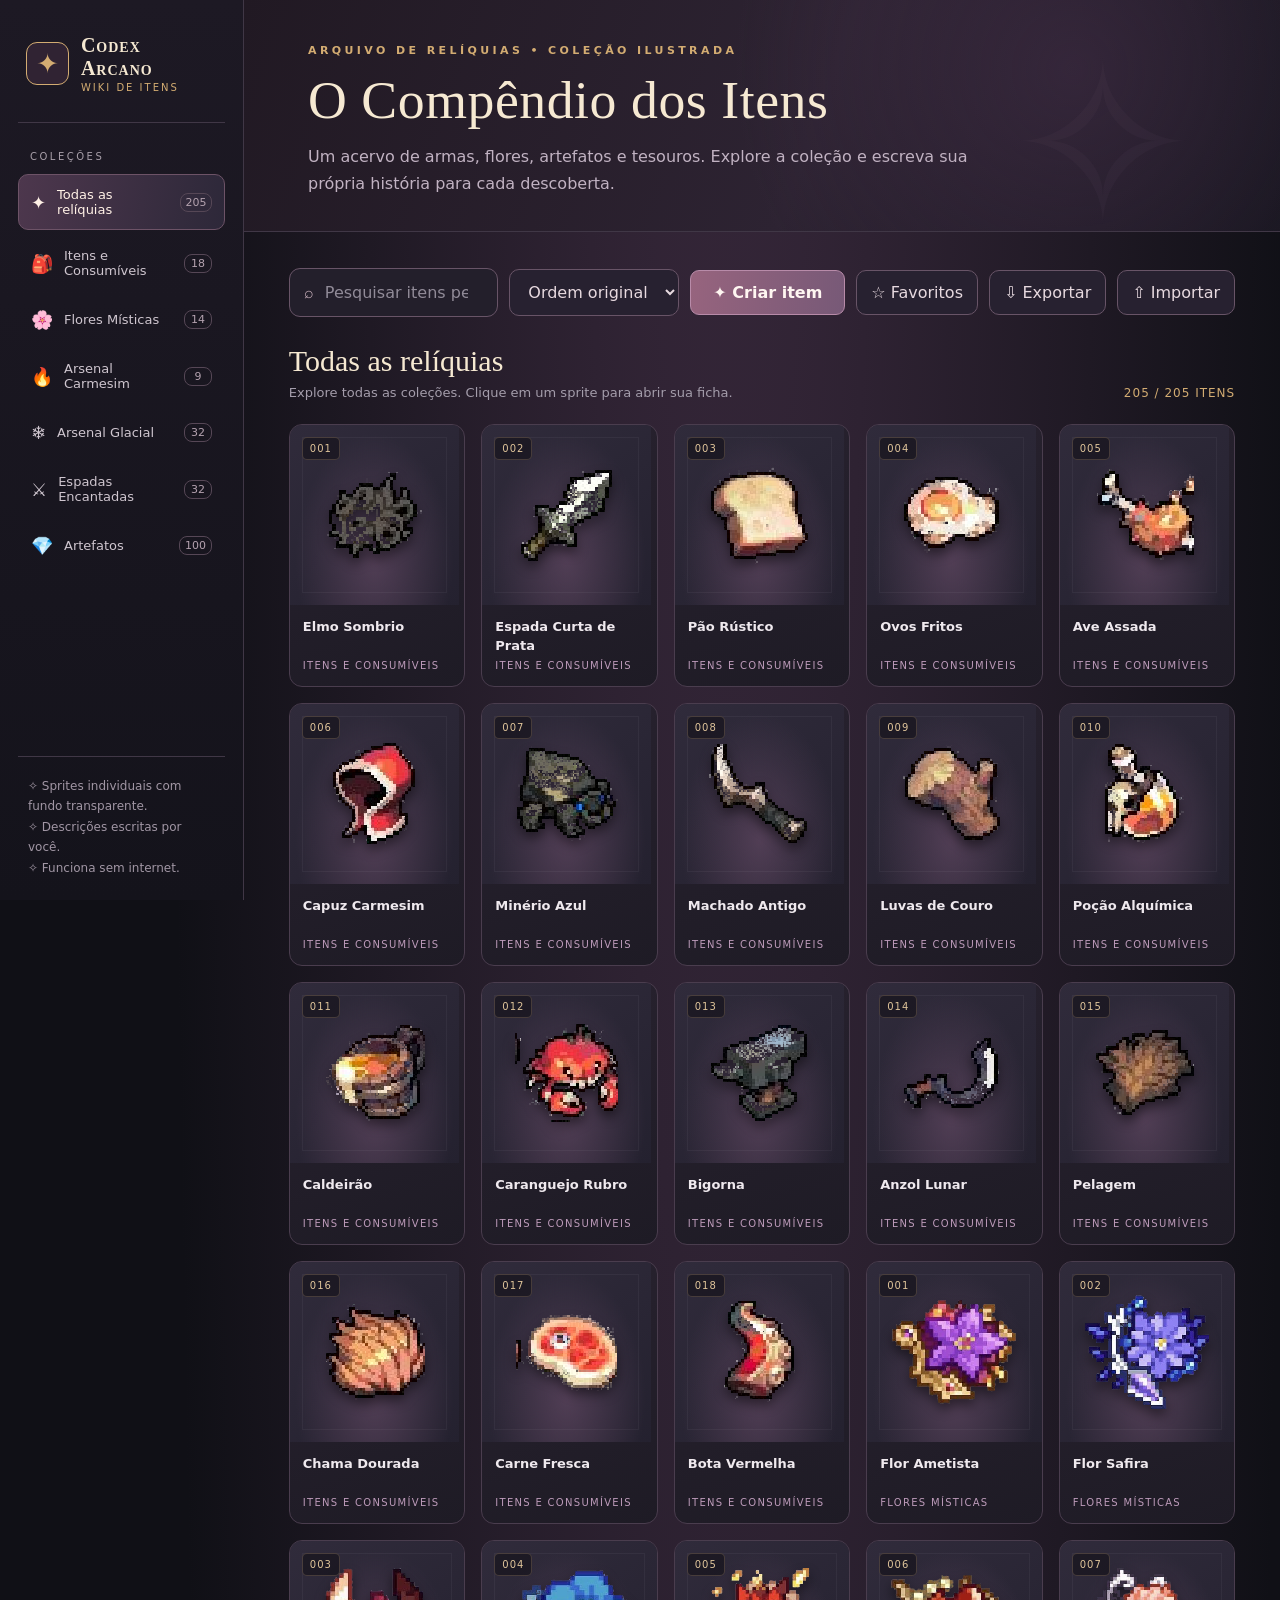
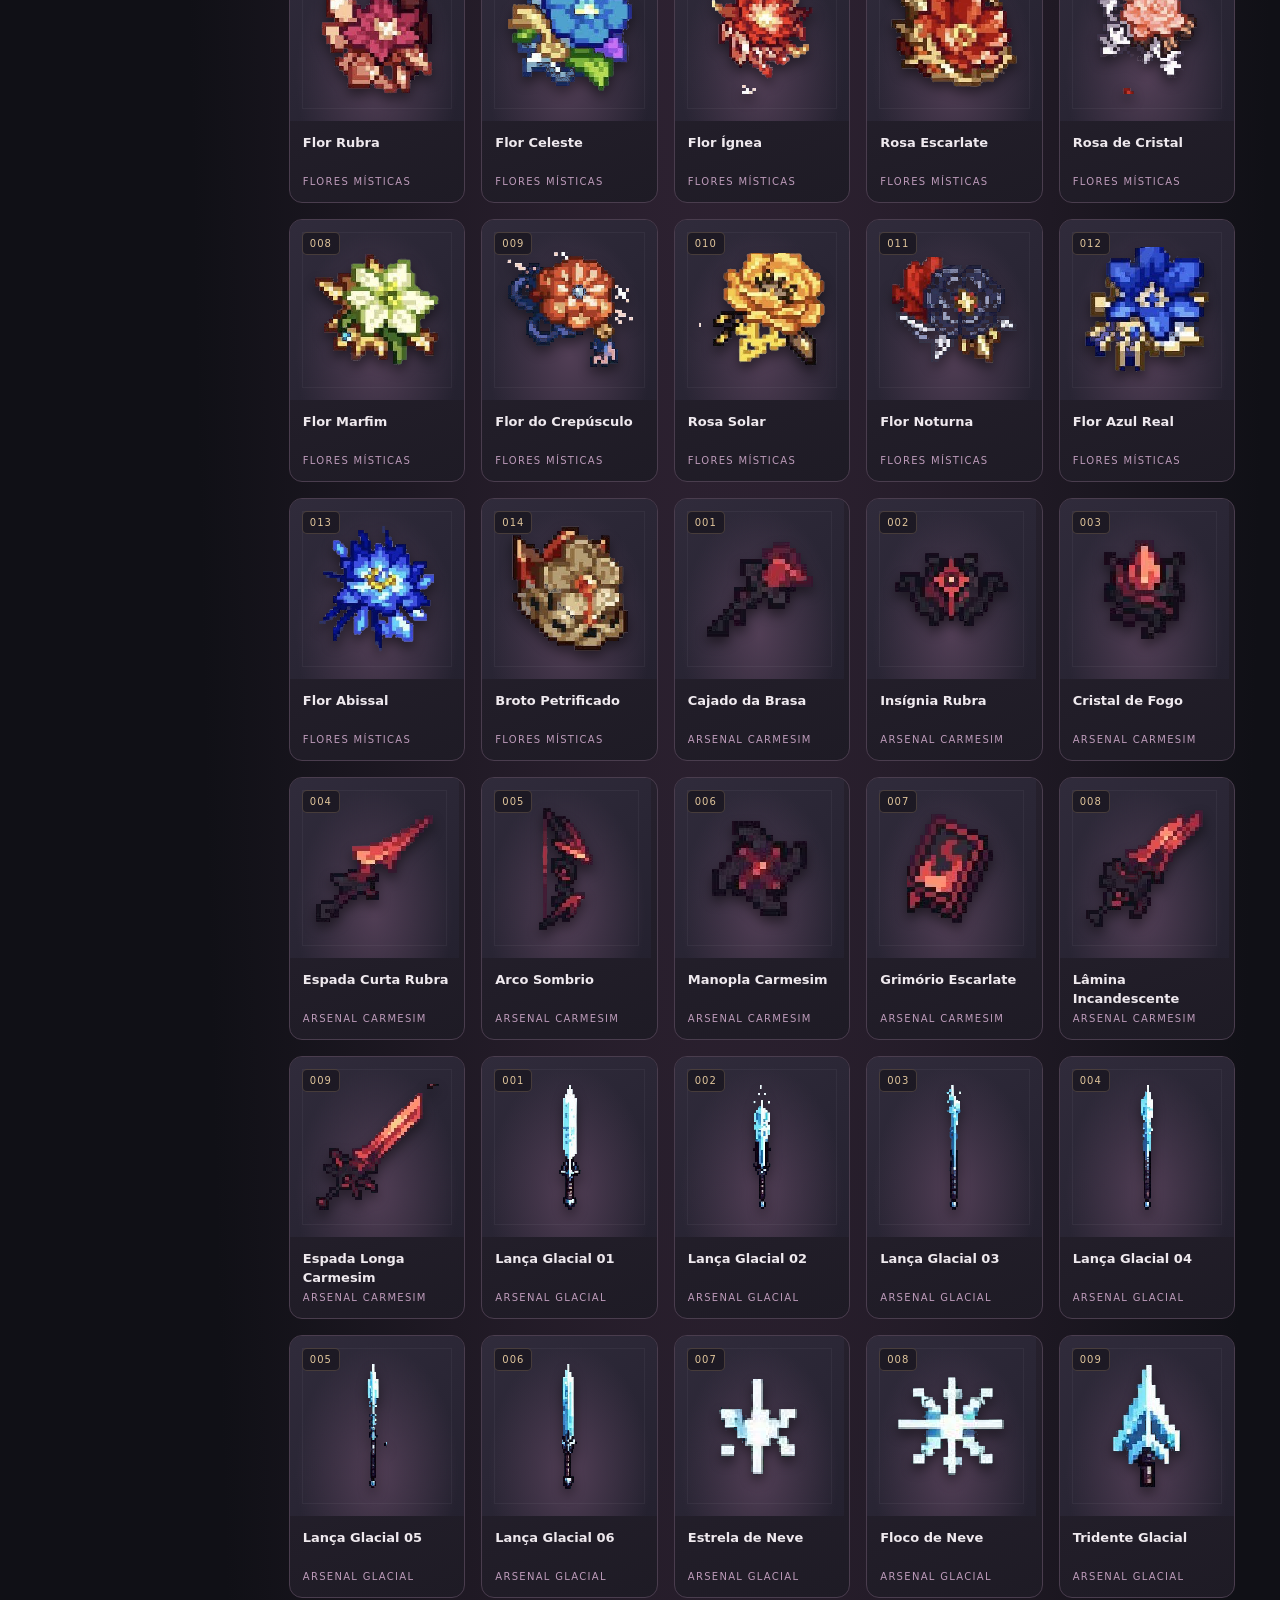
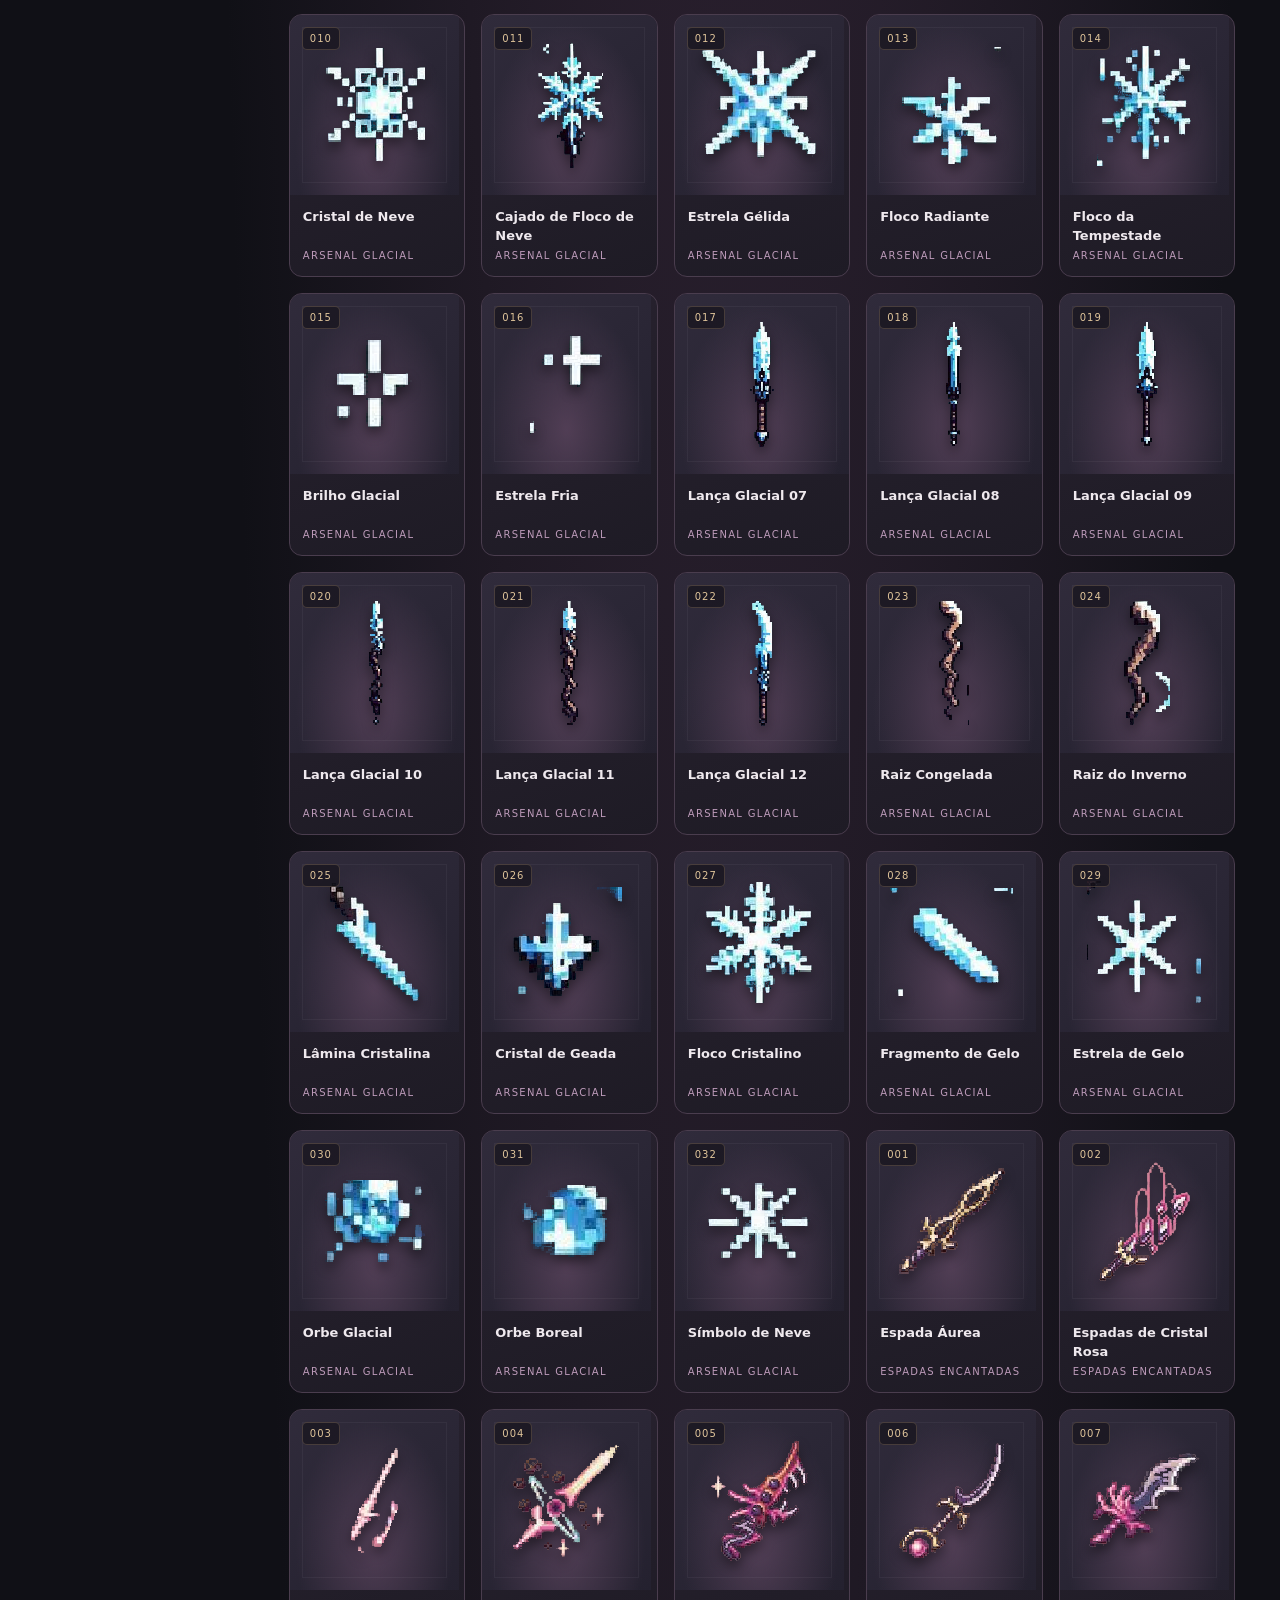
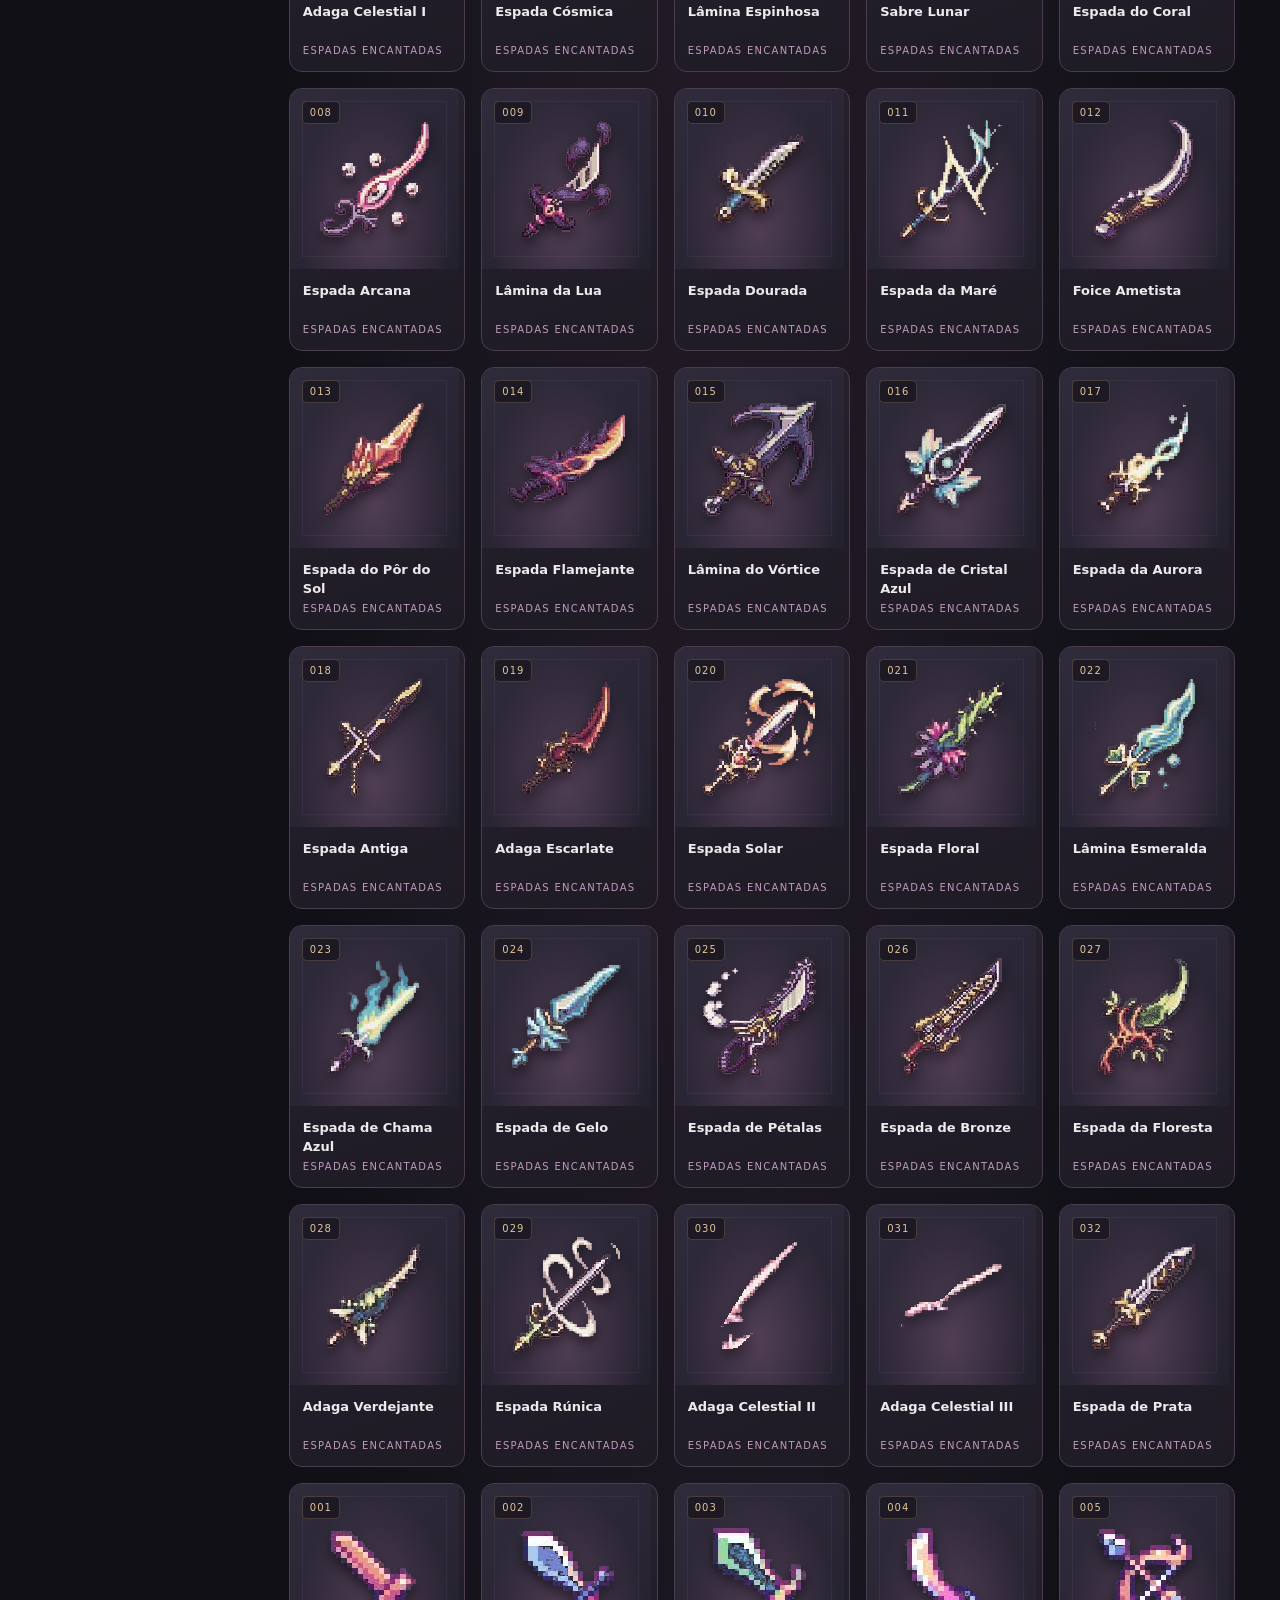
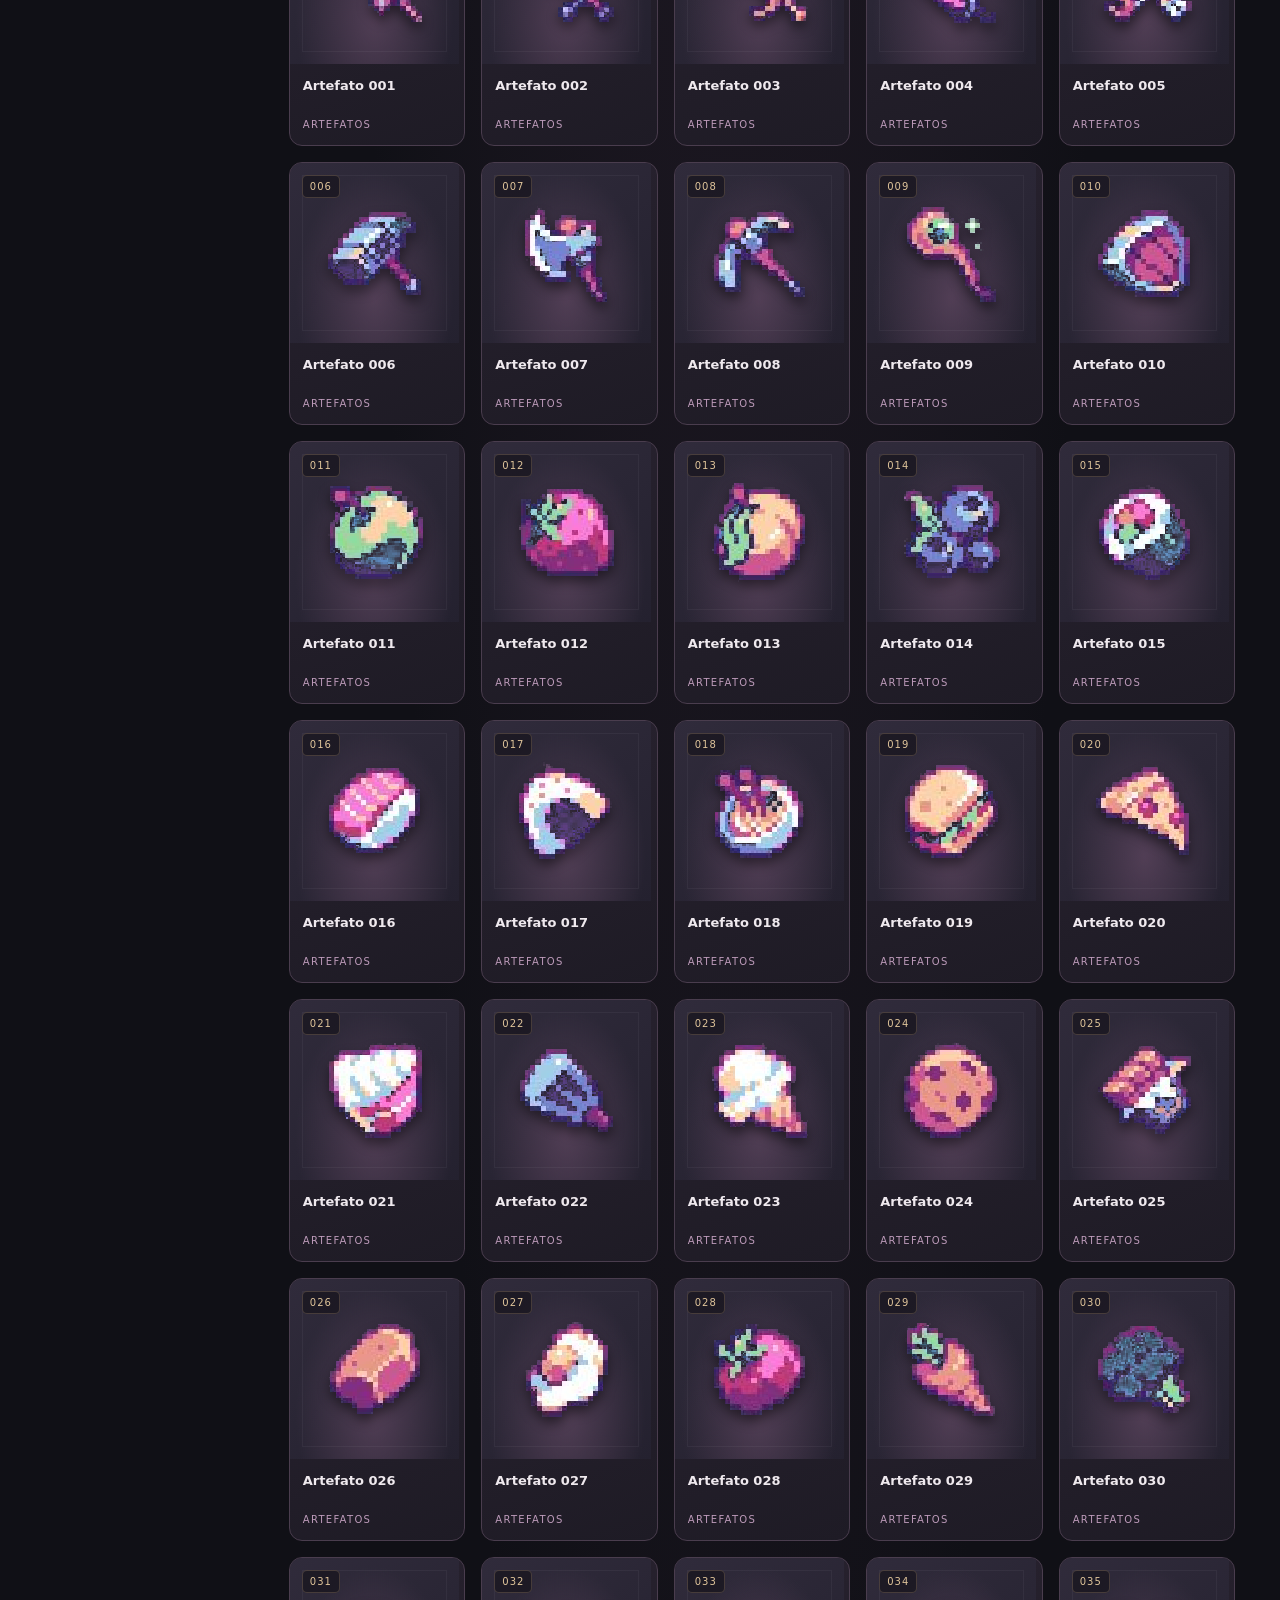
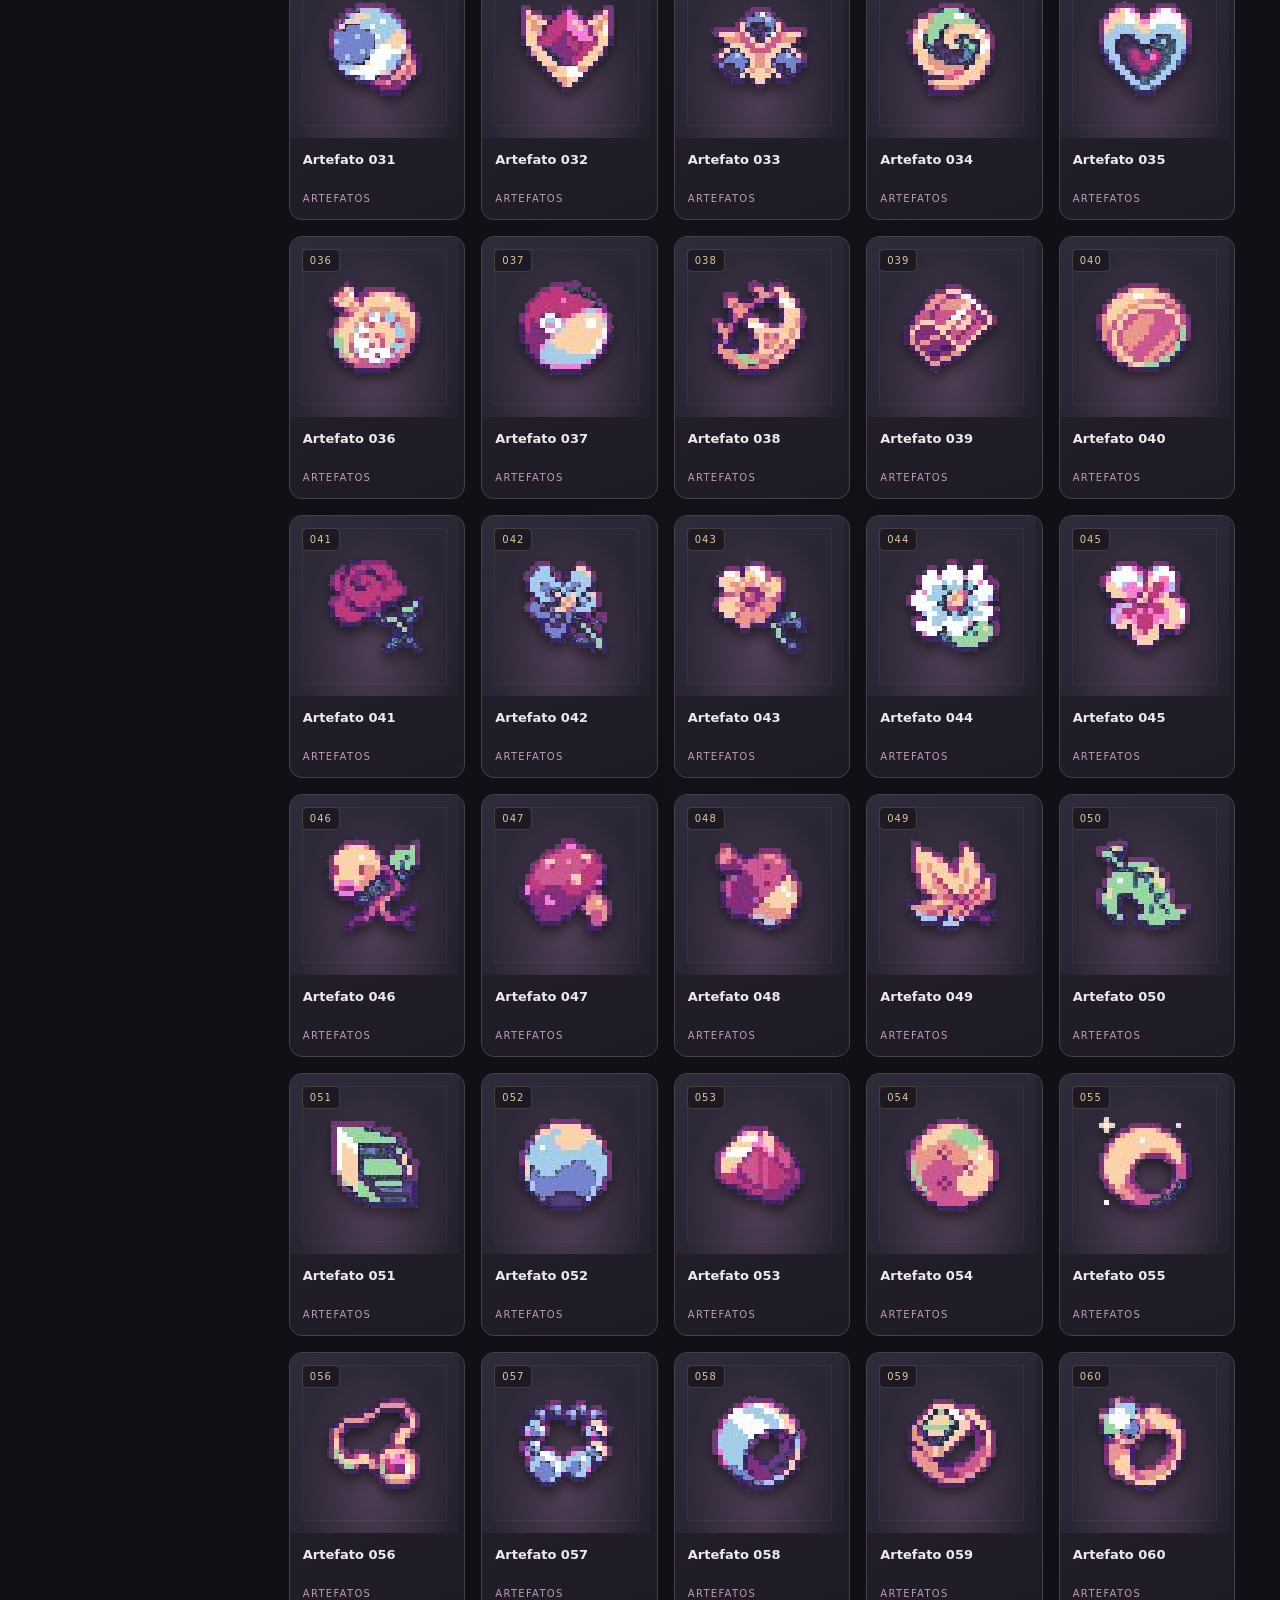
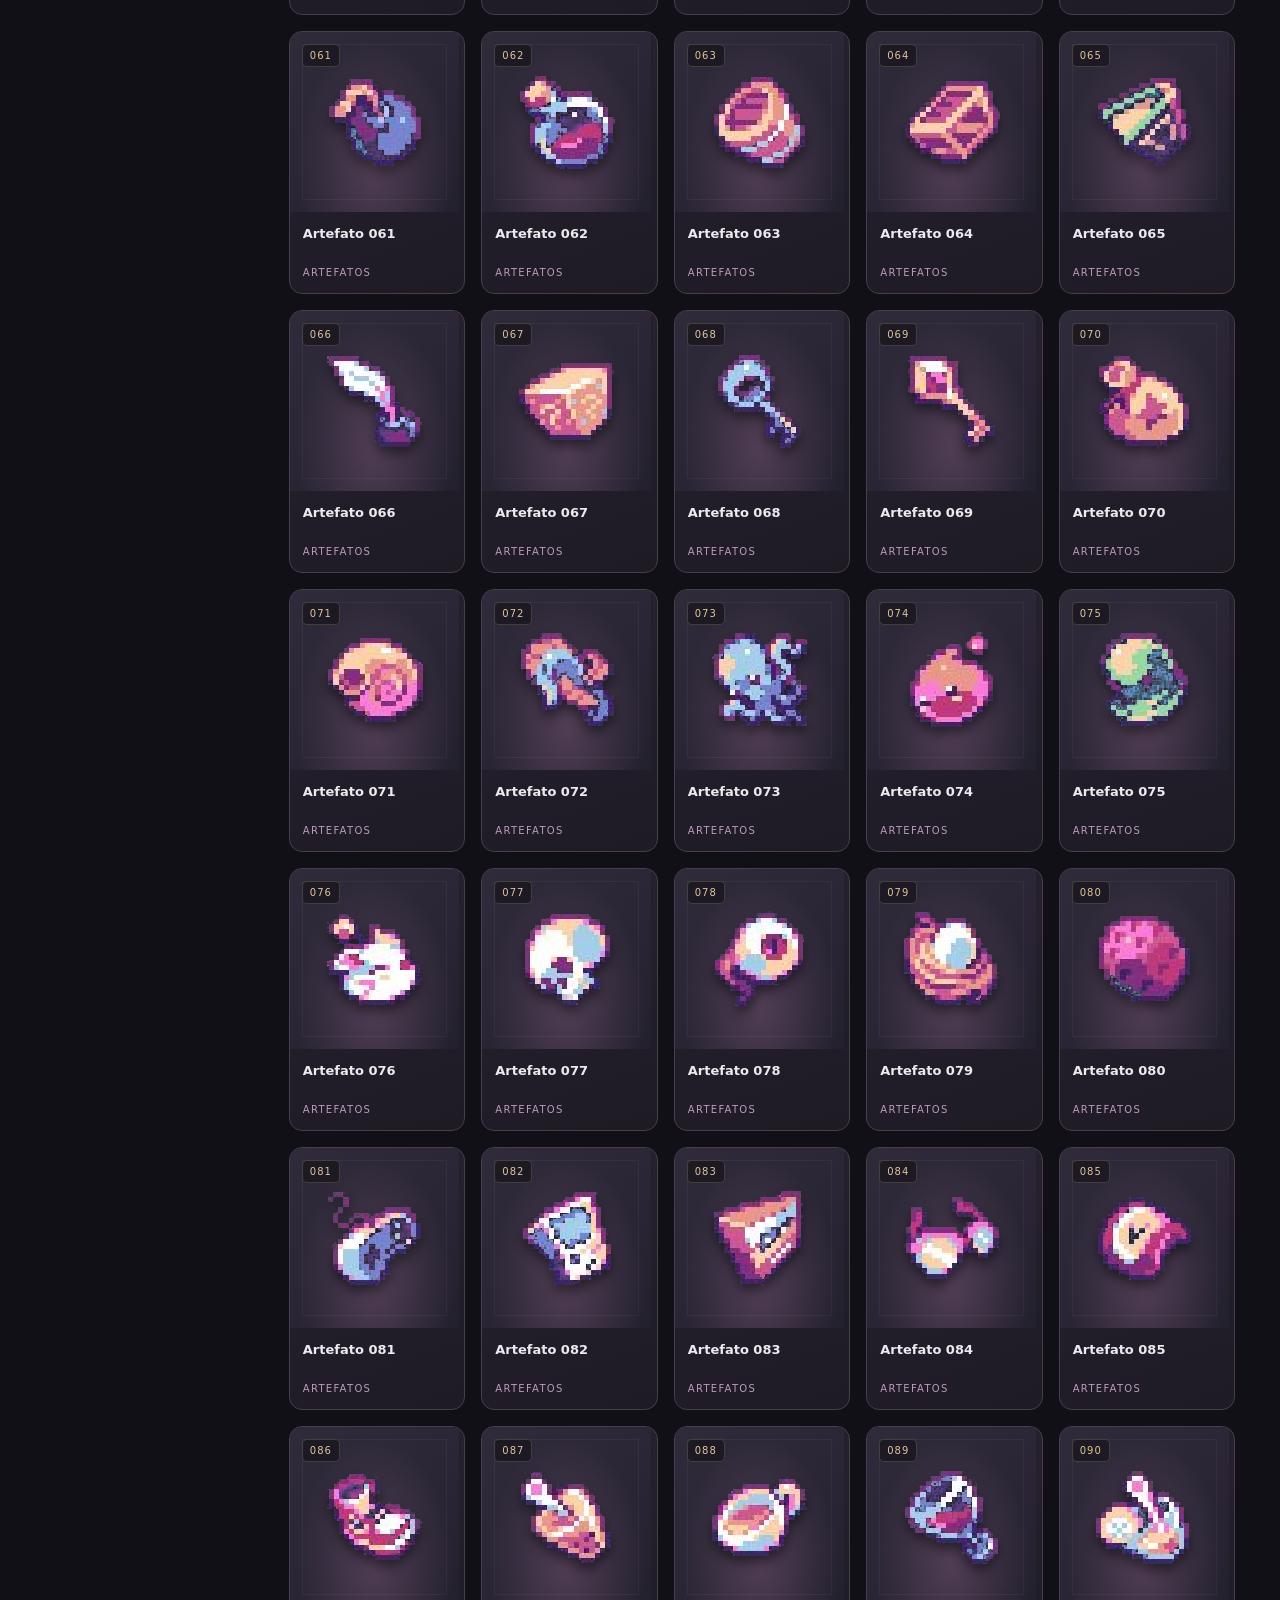
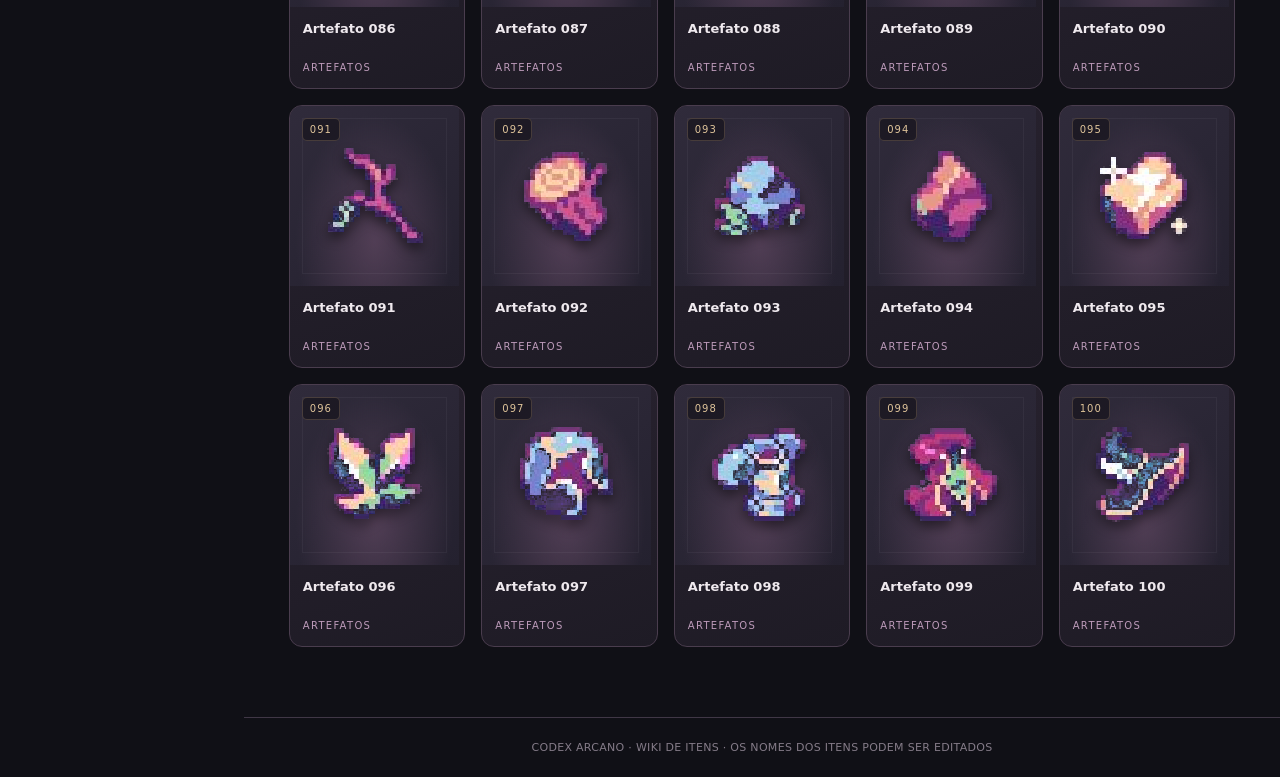
==== index.html @ 3900136d "feat: load studio items and export/import bridge on wiki" ====
<!doctype html>
<html lang="pt-BR"><head><meta charset="utf-8"><meta name="viewport" content="width=device-width,initial-scale=1"><meta name="theme-color" content="#17141d">
<title>Codex Arcano — Wiki de Itens</title>
<style>
:root {color-scheme: dark;--background:#101016;--surface:#1d1b25;--surface2:#24202d;--edge:#403746;--edge2:#685467;--cream:#f6e9d2;--text:#efe9ee;--muted:#a49dab;--gold:#d3ac72;--violet:#b89bd2;--side:244px}
*{box-sizing:border-box}html{scroll-behavior:smooth}body{margin:0;background:radial-gradient(ellipse at 57% -20%,#3d2b40 0%,transparent 56%),var(--background);font-family:Segoe UI,Inter,system-ui,sans-serif;color:var(--text)}
button,input,textarea,select{font:inherit}button{cursor:pointer}button:focus-visible,input:focus-visible,textarea:focus-visible,select:focus-visible,.card:focus-visible{outline:2px solid #e2bbdc;outline-offset:3px}
.shell{display:grid;grid-template-columns:var(--side) minmax(0,1fr);min-height:100vh}.sidebar{position:sticky;top:0;height:100vh;background:linear-gradient(180deg,#1d1924,#14131b);border-right:1px solid var(--edge);display:flex;flex-direction:column;padding:30px 18px 22px}.brand{display:flex;gap:12px;align-items:center;padding:4px 8px 29px;border-bottom:1px solid var(--edge)}.brandmark{font-size:27px;display:grid;place-items:center;border:1px solid var(--gold);width:43px;height:43px;border-radius:11px;color:var(--gold);background:#302333}.brand b{font:small-caps bold 20px Georgia,serif;letter-spacing:1px;color:var(--cream)}.brand small{font-size:10px;color:var(--gold);letter-spacing:2px;display:block;margin-top:2px}
.side-title{font-size:10px;letter-spacing:2.5px;text-transform:uppercase;color:#a9a0aa;padding:28px 12px 12px}.nav{display:flex;flex-direction:column;gap:5px}.nav-btn{display:flex;align-items:center;gap:11px;width:100%;border:1px solid transparent;background:transparent;color:#cfc6cf;text-align:left;padding:12px;border-radius:10px;font-size:13px}.nav-btn:hover{background:#29232d}.nav-btn.active{background:linear-gradient(100deg,#4d374d,#2d2839);color:#fff1e6;border-color:#6d5367}.nav-btn .emoji{font-size:18px}.nav-btn .cnt{margin-left:auto;font-size:11px;color:#b4a2af;border:1px solid #564756;border-radius:8px;min-width:28px;text-align:center;padding:2px 5px}
.sidefoot{margin-top:auto;border-top:1px solid var(--edge);padding:19px 10px 0;color:#a196a4;font-size:12px;line-height:1.7}
.page{min-width:0}.hero{min-height:220px;padding:44px clamp(22px,5vw,78px) 34px;position:relative;overflow:hidden;border-bottom:1px solid var(--edge);background:radial-gradient(circle at 80% 30%,#49314d77,transparent 40%),linear-gradient(110deg,#211923,#2d2332 55%,#16151e)}.hero::after{content:'✧';position:absolute;right:8%;top:6%;font-size:225px;color:#b792bd0a;pointer-events:none}.eyebrow{font-size:11px;letter-spacing:3.4px;color:var(--gold);text-transform:uppercase;font-weight:700}.hero h1{font:normal clamp(32px,4.2vw,56px) Georgia,serif;color:var(--cream);letter-spacing:.01em;margin:12px 0}.hero p{color:#c1b2c2;max-width:680px;line-height:1.7;margin:0}
.content{max-width:1490px;margin:0 auto;padding:36px clamp(18px,3.5vw,58px) 70px}.controls{display:flex;flex-wrap:wrap;gap:11px;align-items:center;margin-bottom:26px}.searchbox{display:flex;align-items:center;flex:1;min-width:200px;background:#231f2b;border:1px solid var(--edge2);border-radius:11px;padding:0 14px;gap:11px;color:#cbb2bd}.searchbox input{width:100%;border:0;outline:0;background:transparent;color:var(--text);padding:14px 0;min-width:0}.searchbox input::placeholder{color:#918b98}.action,.select{border:1px solid var(--edge2);color:#e7d9df;background:#272130;border-radius:10px;padding:12px 14px}.action:hover,.select:hover{border-color:var(--gold);background:#32273a}.action svg{vertical-align:middle}.importinput{display:none}.heading{display:flex;justify-content:space-between;align-items:end;gap:20px;flex-wrap:wrap;margin:27px 0 24px}.heading h2{font:normal 30px Georgia,serif;margin:0 0 7px;color:var(--cream)}.heading p{margin:0;color:var(--muted);font-size:13px}.counter{font-size:12px;color:var(--gold);letter-spacing:1px;white-space:nowrap}
.grid{display:grid;grid-template-columns:repeat(auto-fill,minmax(175px,1fr));gap:16px}.card{background:linear-gradient(160deg,#28222f 0%,#1e1b25 100%);border:1px solid #4a3d4e;border-radius:13px;overflow:hidden;transition:transform .15s,border-color .15s,box-shadow .15s;position:relative;text-align:left;color:var(--text);padding:0;display:flex;flex-direction:column;width:100%}.card:hover{transform:translateY(-4px);border-color:#c09c9d;box-shadow:0 15px 30px #0006}.card-art{height:180px;display:grid;place-items:center;position:relative;overflow:hidden;background:radial-gradient(ellipse at 50% 75%,#513e55 0%,transparent 66%),linear-gradient(145deg,#302b3b,#24212f)}.card-art:before{content:'';position:absolute;inset:12px;border:1px solid #ffffff0b;pointer-events:none}.card-art img{display:block;width:94%;height:94%;object-fit:contain;image-rendering:pixelated;filter:drop-shadow(0 6px 6px #0007)}.card-title{display:block;padding:13px 13px 5px;font-size:13px;font-weight:600;line-height:1.4;min-height:55px}.card-bottom{font-size:10px;letter-spacing:1.3px;text-transform:uppercase;color:#bd9bba;padding:0 13px 15px}.card .gem{position:absolute;top:12px;left:12px;font-size:10px;letter-spacing:1px;color:#dfc49a;background:#18151dbc;padding:5px 7px;border:1px solid #a58a6a4f;border-radius:5px}.fav{position:absolute;right:10px;top:8px;z-index:1;font-size:16px;color:#e5be86;opacity:0;transition:opacity .15s}.fav.visible{opacity:1}.card:hover .fav{opacity:1}.empty{grid-column:1/-1;padding:80px 12px;text-align:center;color:var(--muted)}.empty h3{color:var(--cream)}
footer{border-top:1px solid var(--edge);padding:23px 4vw;color:#847b88;text-align:center;font-size:11px;letter-spacing:.3px}
.modal{width:min(870px,94vw);max-height:91vh;overflow-y:auto;padding:0;background:#1d1a25;color:var(--text);border:1px solid #8b6587;border-radius:17px;box-shadow:0 30px 120px #000d}.modal::backdrop{background:#08070bcf;backdrop-filter:blur(5px)}.modal-head{padding:19px 24px;border-bottom:1px solid var(--edge);display:flex;align-items:center;gap:12px;justify-content:space-between}.modal-head span{color:var(--gold);font-size:12px;letter-spacing:2px}.modal-head button{border:1px solid #5b4b5c;background:#342b3b;color:var(--text);border-radius:9px;width:36px;height:36px}.modal-grid{display:grid;grid-template-columns:43% 57%;min-height:450px}.large-art{display:flex;flex-direction:column;padding:24px;gap:12px;border-right:1px solid var(--edge)}.visual{flex:1;min-height:320px;position:relative;border:1px solid #50435b;border-radius:14px;background:radial-gradient(circle,#3e334b,#262333);display:flex;align-items:center;justify-content:center;overflow:hidden}.visual.checker{background-color:#2b2935;background-image:linear-gradient(45deg,#393642 25%,transparent 25%),linear-gradient(-45deg,#393642 25%,transparent 25%),linear-gradient(45deg,transparent 75%,#393642 75%),linear-gradient(-45deg,transparent 75%,#393642 75%);background-size:32px 32px;background-position:0 0,0 16px,16px -16px,-16px 0}.visual img{max-width:92%;max-height:320px;object-fit:contain;image-rendering:pixelated;filter:drop-shadow(0 8px 5px #0007)}.image-controls{display:flex;align-items:center;gap:8px;flex-wrap:wrap;justify-content:center}.minor{background:#2a2532;border:1px solid #544459;color:#d4c2d6;border-radius:8px;padding:10px 12px;font-size:12px}.minor:hover{border-color:var(--gold)}.editor{padding:30px 25px;display:flex;flex-direction:column;gap:12px}.editor .eyebrow{font-size:10px}.editor label{color:#bdabbc;font-size:11px;letter-spacing:1px;text-transform:uppercase}.editor input,.editor textarea{width:100%;background:#14121b;border:1px solid #534559;color:var(--text);border-radius:10px;padding:13px;outline:0}.editor input:focus,.editor textarea:focus{border-color:#c19ac1}.editor textarea{min-height:175px;resize:vertical;line-height:1.55}.editor .hint{color:#958b9a;font-size:11px;line-height:1.6;margin:3px 0 0}.editoractions{display:flex;gap:10px;justify-content:flex-end;margin-top:auto}.primary{background:linear-gradient(100deg,#97647e,#775977);border:1px solid #b88ba9;color:#fff6f1;border-radius:9px;padding:12px 22px;font-weight:600}.primary:hover{background:#a77192}.toast{position:fixed;bottom:25px;left:50%;transform:translateX(-50%);background:#423047;border:1px solid #aa8b95;color:white;padding:12px 22px;border-radius:10px;box-shadow:0 6px 25px #0009;z-index:50;display:none}
@media(max-width:920px){:root{--side:205px}.content{padding:24px 20px}.grid{grid-template-columns:repeat(auto-fill,minmax(145px,1fr))}.card-art{height:150px}}
@media(max-width:650px){.shell{display:block}.sidebar{position:relative;width:100%;height:auto;padding:12px;border-right:0;border-bottom:1px solid var(--edge)}.brand{padding:4px 8px 13px;border-bottom:0}.side-title,.sidefoot{display:none}.nav{flex-direction:row;overflow-x:auto;padding-bottom:5px}.nav-btn{flex:none;width:auto;white-space:nowrap;padding:9px}.nav-btn .cnt{display:none}.hero{min-height:0;padding:30px 20px}.content{padding:23px 14px}.grid{grid-template-columns:repeat(2,minmax(0,1fr));gap:10px}.card-art{height:145px}.modal-grid{grid-template-columns:1fr}.large-art{border-right:0;border-bottom:1px solid var(--edge);padding:14px}.visual{min-height:200px}.visual img{max-height:200px}.editor{padding:19px}.modal-head{padding:11px 16px}.card-title{font-size:12px}}
</style></head><body>
<div class="shell"><aside class="sidebar"><div class="brand"><div class="brandmark">✦</div><div><b>Codex Arcano</b><small>WIKI DE ITENS</small></div></div><div class="side-title">Coleções</div><nav id="nav" class="nav" aria-label="Categorias"></nav><div class="sidefoot">✧ Sprites individuais com fundo transparente.<br>✧ Descrições escritas por você.<br>✧ Funciona sem internet.</div></aside>
<div class="page"><div class="hero"><div class="eyebrow">Arquivo de relíquias • Coleção ilustrada</div><h1>O Compêndio dos Itens</h1><p>Um acervo de armas, flores, artefatos e tesouros. Explore a coleção e escreva sua própria história para cada descoberta.</p></div>
<main class="content"><div class="controls"><label class="searchbox" aria-label="Pesquisar"><span>⌕</span><input type="search" id="search" placeholder="Pesquisar itens pelo nome ou número…" autocomplete="off"></label><select class="select" id="sort" aria-label="Ordenar"><option value="order">Ordem original</option><option value="az">Nome A–Z</option><option value="za">Nome Z–A</option></select><button class="action" id="favoritesBtn" title="Mostrar favoritos">☆ Favoritos</button><button class="action" id="exportBtn">⇩ Exportar</button><button class="action" id="importBtn">⇧ Importar</button><input class="importinput" id="importFile" type="file" accept=".json,application/json"></div><div class="heading"><div><h2 id="categoryName">Todas as relíquias</h2><p id="categorySubtitle">Cada imagem é um PNG individual sem fundo.</p></div><div class="counter" id="counter"></div></div><div class="grid" id="grid"></div></main>
<footer>CODEX ARCANO · WIKI DE ITENS · OS NOMES DOS ITENS PODEM SER EDITADOS</footer></div></div>
<dialog class="modal" id="modal"><div class="modal-head"><span id="modalId"></span><button id="close" aria-label="Fechar">✕</button></div><div class="modal-grid"><div class="large-art"><div class="visual checker" id="visual"><img id="bigImage" alt="Sprite individual"></div><div class="image-controls"><button class="minor" id="toggleBg">▦ Fundo xadrez</button><button class="minor" id="downloadSprite">⇩ Baixar PNG</button><button class="minor" id="favItem">☆ Favoritar</button></div></div><div class="editor"><span class="eyebrow" id="itemCollection"></span><label for="itemName">Nome do item</label><input id="itemName" maxlength="120"><label for="description">Descrição</label><textarea id="description" placeholder="Escreva aqui a história, habilidades, raridade e outras informações do item…"></textarea><p class="hint">O campo de descrição começa vazio. Alterações são guardadas neste navegador; faça backups usando Exportar.</p><div class="editoractions"><button class="minor" id="cancel">Cancelar</button><button class="primary" id="save">Salvar alterações</button></div></div></div></dialog><div class="toast" id="toast" role="status"></div>
<script src="assets/data/sprites-01.js"></script>
<script src="assets/data/sprites-02.js"></script>
<script src="assets/data/sprites-03.js"></script>
<script src="assets/data/sprites-04.js"></script>
<script src="assets/data/sprites-05.js"></script>
<script src="assets/data/sprites-06.js"></script>
<script src="assets/data/sprites-07.js"></script>
<script src="assets/data/sprites-08.js"></script>
<script src="assets/data/sprites-09.js"></script>
<script src="assets/data/sprites-10.js"></script>
<script src="assets/data/sprites-11.js"></script>
<script src="assets/data/sprites-12.js"></script>
<script src="assets/data/sprites-13.js"></script>
<script src="assets/data/sprites-14.js"></script>
<script src="assets/data/sprites-15.js"></script>
<script src="assets/data/sprites-16.js"></script>
<script src="assets/data/sprites-17.js"></script>
<script>
'use strict';
const ITEMS=[{"id":"g1_001","name":"Elmo Sombrio","group":1,"category":"Itens e Consumíveis","emoji":"🎒","number":1,"image":""},{"id":"g1_002","name":"Espada Curta de Prata","group":1,"category":"Itens e Consumíveis","emoji":"🎒","number":2,"image":""},{"id":"g1_003","name":"Pão Rústico","group":1,"category":"Itens e Consumíveis","emoji":"🎒","number":3,"image":""},{"id":"g1_004","name":"Ovos Fritos","group":1,"category":"Itens e Consumíveis","emoji":"🎒","number":4,"image":""},{"id":"g1_005","name":"Ave Assada","group":1,"category":"Itens e Consumíveis","emoji":"🎒","number":5,"image":""},{"id":"g1_006","name":"Capuz Carmesim","group":1,"category":"Itens e Consumíveis","emoji":"🎒","number":6,"image":""},{"id":"g1_007","name":"Minério Azul","group":1,"category":"Itens e Consumíveis","emoji":"🎒","number":7,"image":""},{"id":"g1_008","name":"Machado Antigo","group":1,"category":"Itens e Consumíveis","emoji":"🎒","number":8,"image":""},{"id":"g1_009","name":"Luvas de Couro","group":1,"category":"Itens e Consumíveis","emoji":"🎒","number":9,"image":""},{"id":"g1_010","name":"Poção Alquímica","group":1,"category":"Itens e Consumíveis","emoji":"🎒","number":10,"image":""},{"id":"g1_011","name":"Caldeirão","group":1,"category":"Itens e Consumíveis","emoji":"🎒","number":11,"image":""},{"id":"g1_012","name":"Caranguejo Rubro","group":1,"category":"Itens e Consumíveis","emoji":"🎒","number":12,"image":""},{"id":"g1_013","name":"Bigorna","group":1,"category":"Itens e Consumíveis","emoji":"🎒","number":13,"image":""},{"id":"g1_014","name":"Anzol Lunar","group":1,"category":"Itens e Consumíveis","emoji":"🎒","number":14,"image":""},{"id":"g1_015","name":"Pelagem","group":1,"category":"Itens e Consumíveis","emoji":"🎒","number":15,"image":""},{"id":"g1_016","name":"Chama Dourada","group":1,"category":"Itens e Consumíveis","emoji":"🎒","number":16,"image":""},{"id":"g1_017","name":"Carne Fresca","group":1,"category":"Itens e Consumíveis","emoji":"🎒","number":17,"image":""},{"id":"g1_018","name":"Bota Vermelha","group":1,"category":"Itens e Consumíveis","emoji":"🎒","number":18,"image":""},{"id":"g2_001","name":"Flor Ametista","group":2,"category":"Flores Místicas","emoji":"🌸","number":1,"image":""},{"id":"g2_002","name":"Flor Safira","group":2,"category":"Flores Místicas","emoji":"🌸","number":2,"image":""},{"id":"g2_003","name":"Flor Rubra","group":2,"category":"Flores Místicas","emoji":"🌸","number":3,"image":""},{"id":"g2_004","name":"Flor Celeste","group":2,"category":"Flores Místicas","emoji":"🌸","number":4,"image":""},{"id":"g2_005","name":"Flor Ígnea","group":2,"category":"Flores Místicas","emoji":"🌸","number":5,"image":""},{"id":"g2_006","name":"Rosa Escarlate","group":2,"category":"Flores Místicas","emoji":"🌸","number":6,"image":""},{"id":"g2_007","name":"Rosa de Cristal","group":2,"category":"Flores Místicas","emoji":"🌸","number":7,"image":""},{"id":"g2_008","name":"Flor Marfim","group":2,"category":"Flores Místicas","emoji":"🌸","number":8,"image":""},{"id":"g2_009","name":"Flor do Crepúsculo","group":2,"category":"Flores Místicas","emoji":"🌸","number":9,"image":""},{"id":"g2_010","name":"Rosa Solar","group":2,"category":"Flores Místicas","emoji":"🌸","number":10,"image":""},{"id":"g2_011","name":"Flor Noturna","group":2,"category":"Flores Místicas","emoji":"🌸","number":11,"image":""},{"id":"g2_012","name":"Flor Azul Real","group":2,"category":"Flores Místicas","emoji":"🌸","number":12,"image":""},{"id":"g2_013","name":"Flor Abissal","group":2,"category":"Flores Místicas","emoji":"🌸","number":13,"image":""},{"id":"g2_014","name":"Broto Petrificado","group":2,"category":"Flores Místicas","emoji":"🌸","number":14,"image":""},{"id":"g3_001","name":"Cajado da Brasa","group":3,"category":"Arsenal Carmesim","emoji":"🔥","number":1,"image":""},{"id":"g3_002","name":"Insígnia Rubra","group":3,"category":"Arsenal Carmesim","emoji":"🔥","number":2,"image":""},{"id":"g3_003","name":"Cristal de Fogo","group":3,"category":"Arsenal Carmesim","emoji":"🔥","number":3,"image":""},{"id":"g3_004","name":"Espada Curta Rubra","group":3,"category":"Arsenal Carmesim","emoji":"🔥","number":4,"image":""},{"id":"g3_005","name":"Arco Sombrio","group":3,"category":"Arsenal Carmesim","emoji":"🔥","number":5,"image":""},{"id":"g3_006","name":"Manopla Carmesim","group":3,"category":"Arsenal Carmesim","emoji":"🔥","number":6,"image":""},{"id":"g3_007","name":"Grimório Escarlate","group":3,"category":"Arsenal Carmesim","emoji":"🔥","number":7,"image":""},{"id":"g3_008","name":"Lâmina Incandescente","group":3,"category":"Arsenal Carmesim","emoji":"🔥","number":8,"image":""},{"id":"g3_009","name":"Espada Longa Carmesim","group":3,"category":"Arsenal Carmesim","emoji":"🔥","number":9,"image":""},{"id":"g4_001","name":"Lança Glacial 01","group":4,"category":"Arsenal Glacial","emoji":"❄️","number":1,"image":""},{"id":"g4_002","name":"Lança Glacial 02","group":4,"category":"Arsenal Glacial","emoji":"❄️","number":2,"image":""},{"id":"g4_003","name":"Lança Glacial 03","group":4,"category":"Arsenal Glacial","emoji":"❄️","number":3,"image":""},{"id":"g4_004","name":"Lança Glacial 04","group":4,"category":"Arsenal Glacial","emoji":"❄️","number":4,"image":""},{"id":"g4_005","name":"Lança Glacial 05","group":4,"category":"Arsenal Glacial","emoji":"❄️","number":5,"image":""},{"id":"g4_006","name":"Lança Glacial 06","group":4,"category":"Arsenal Glacial","emoji":"❄️","number":6,"image":""},{"id":"g4_007","name":"Estrela de Neve","group":4,"category":"Arsenal Glacial","emoji":"❄️","number":7,"image":""},{"id":"g4_008","name":"Floco de Neve","group":4,"category":"Arsenal Glacial","emoji":"❄️","number":8,"image":""},{"id":"g4_009","name":"Tridente Glacial","group":4,"category":"Arsenal Glacial","emoji":"❄️","number":9,"image":""},{"id":"g4_010","name":"Cristal de Neve","group":4,"category":"Arsenal Glacial","emoji":"❄️","number":10,"image":""},{"id":"g4_011","name":"Cajado de Floco de Neve","group":4,"category":"Arsenal Glacial","emoji":"❄️","number":11,"image":""},{"id":"g4_012","name":"Estrela Gélida","group":4,"category":"Arsenal Glacial","emoji":"❄️","number":12,"image":""},{"id":"g4_013","name":"Floco Radiante","group":4,"category":"Arsenal Glacial","emoji":"❄️","number":13,"image":""},{"id":"g4_014","name":"Floco da Tempestade","group":4,"category":"Arsenal Glacial","emoji":"❄️","number":14,"image":""},{"id":"g4_015","name":"Brilho Glacial","group":4,"category":"Arsenal Glacial","emoji":"❄️","number":15,"image":""},{"id":"g4_016","name":"Estrela Fria","group":4,"category":"Arsenal Glacial","emoji":"❄️","number":16,"image":""},{"id":"g4_017","name":"Lança Glacial 07","group":4,"category":"Arsenal Glacial","emoji":"❄️","number":17,"image":""},{"id":"g4_018","name":"Lança Glacial 08","group":4,"category":"Arsenal Glacial","emoji":"❄️","number":18,"image":""},{"id":"g4_019","name":"Lança Glacial 09","group":4,"category":"Arsenal Glacial","emoji":"❄️","number":19,"image":""},{"id":"g4_020","name":"Lança Glacial 10","group":4,"category":"Arsenal Glacial","emoji":"❄️","number":20,"image":""},{"id":"g4_021","name":"Lança Glacial 11","group":4,"category":"Arsenal Glacial","emoji":"❄️","number":21,"image":""},{"id":"g4_022","name":"Lança Glacial 12","group":4,"category":"Arsenal Glacial","emoji":"❄️","number":22,"image":""},{"id":"g4_023","name":"Raiz Congelada","group":4,"category":"Arsenal Glacial","emoji":"❄️","number":23,"image":""},{"id":"g4_024","name":"Raiz do Inverno","group":4,"category":"Arsenal Glacial","emoji":"❄️","number":24,"image":""},{"id":"g4_025","name":"Lâmina Cristalina","group":4,"category":"Arsenal Glacial","emoji":"❄️","number":25,"image":""},{"id":"g4_026","name":"Cristal de Geada","group":4,"category":"Arsenal Glacial","emoji":"❄️","number":26,"image":""},{"id":"g4_027","name":"Floco Cristalino","group":4,"category":"Arsenal Glacial","emoji":"❄️","number":27,"image":""},{"id":"g4_028","name":"Fragmento de Gelo","group":4,"category":"Arsenal Glacial","emoji":"❄️","number":28,"image":""},{"id":"g4_029","name":"Estrela de Gelo","group":4,"category":"Arsenal Glacial","emoji":"❄️","number":29,"image":""},{"id":"g4_030","name":"Orbe Glacial","group":4,"category":"Arsenal Glacial","emoji":"❄️","number":30,"image":""},{"id":"g4_031","name":"Orbe Boreal","group":4,"category":"Arsenal Glacial","emoji":"❄️","number":31,"image":""},{"id":"g4_032","name":"Símbolo de Neve","group":4,"category":"Arsenal Glacial","emoji":"❄️","number":32,"image":""},{"id":"g5_001","name":"Espada Áurea","group":5,"category":"Espadas Encantadas","emoji":"⚔️","number":1,"image":""},{"id":"g5_002","name":"Espadas de Cristal Rosa","group":5,"category":"Espadas Encantadas","emoji":"⚔️","number":2,"image":""},{"id":"g5_003","name":"Adaga Celestial I","group":5,"category":"Espadas Encantadas","emoji":"⚔️","number":3,"image":""},{"id":"g5_004","name":"Espada Cósmica","group":5,"category":"Espadas Encantadas","emoji":"⚔️","number":4,"image":""},{"id":"g5_005","name":"Lâmina Espinhosa","group":5,"category":"Espadas Encantadas","emoji":"⚔️","number":5,"image":""},{"id":"g5_006","name":"Sabre Lunar","group":5,"category":"Espadas Encantadas","emoji":"⚔️","number":6,"image":""},{"id":"g5_007","name":"Espada do Coral","group":5,"category":"Espadas Encantadas","emoji":"⚔️","number":7,"image":""},{"id":"g5_008","name":"Espada Arcana","group":5,"category":"Espadas Encantadas","emoji":"⚔️","number":8,"image":""},{"id":"g5_009","name":"Lâmina da Lua","group":5,"category":"Espadas Encantadas","emoji":"⚔️","number":9,"image":""},{"id":"g5_010","name":"Espada Dourada","group":5,"category":"Espadas Encantadas","emoji":"⚔️","number":10,"image":""},{"id":"g5_011","name":"Espada da Maré","group":5,"category":"Espadas Encantadas","emoji":"⚔️","number":11,"image":""},{"id":"g5_012","name":"Foice Ametista","group":5,"category":"Espadas Encantadas","emoji":"⚔️","number":12,"image":""},{"id":"g5_013","name":"Espada do Pôr do Sol","group":5,"category":"Espadas Encantadas","emoji":"⚔️","number":13,"image":""},{"id":"g5_014","name":"Espada Flamejante","group":5,"category":"Espadas Encantadas","emoji":"⚔️","number":14,"image":""},{"id":"g5_015","name":"Lâmina do Vórtice","group":5,"category":"Espadas Encantadas","emoji":"⚔️","number":15,"image":""},{"id":"g5_016","name":"Espada de Cristal Azul","group":5,"category":"Espadas Encantadas","emoji":"⚔️","number":16,"image":""},{"id":"g5_017","name":"Espada da Aurora","group":5,"category":"Espadas Encantadas","emoji":"⚔️","number":17,"image":""},{"id":"g5_018","name":"Espada Antiga","group":5,"category":"Espadas Encantadas","emoji":"⚔️","number":18,"image":""},{"id":"g5_019","name":"Adaga Escarlate","group":5,"category":"Espadas Encantadas","emoji":"⚔️","number":19,"image":""},{"id":"g5_020","name":"Espada Solar","group":5,"category":"Espadas Encantadas","emoji":"⚔️","number":20,"image":""},{"id":"g5_021","name":"Espada Floral","group":5,"category":"Espadas Encantadas","emoji":"⚔️","number":21,"image":""},{"id":"g5_022","name":"Lâmina Esmeralda","group":5,"category":"Espadas Encantadas","emoji":"⚔️","number":22,"image":""},{"id":"g5_023","name":"Espada de Chama Azul","group":5,"category":"Espadas Encantadas","emoji":"⚔️","number":23,"image":""},{"id":"g5_024","name":"Espada de Gelo","group":5,"category":"Espadas Encantadas","emoji":"⚔️","number":24,"image":""},{"id":"g5_025","name":"Espada de Pétalas","group":5,"category":"Espadas Encantadas","emoji":"⚔️","number":25,"image":""},{"id":"g5_026","name":"Espada de Bronze","group":5,"category":"Espadas Encantadas","emoji":"⚔️","number":26,"image":""},{"id":"g5_027","name":"Espada da Floresta","group":5,"category":"Espadas Encantadas","emoji":"⚔️","number":27,"image":""},{"id":"g5_028","name":"Adaga Verdejante","group":5,"category":"Espadas Encantadas","emoji":"⚔️","number":28,"image":""},{"id":"g5_029","name":"Espada Rúnica","group":5,"category":"Espadas Encantadas","emoji":"⚔️","number":29,"image":""},{"id":"g5_030","name":"Adaga Celestial II","group":5,"category":"Espadas Encantadas","emoji":"⚔️","number":30,"image":""},{"id":"g5_031","name":"Adaga Celestial III","group":5,"category":"Espadas Encantadas","emoji":"⚔️","number":31,"image":""},{"id":"g5_032","name":"Espada de Prata","group":5,"category":"Espadas Encantadas","emoji":"⚔️","number":32,"image":""},{"id":"g6_001","name":"Artefato 001","group":6,"category":"Artefatos","emoji":"💎","number":1,"image":""},{"id":"g6_002","name":"Artefato 002","group":6,"category":"Artefatos","emoji":"💎","number":2,"image":""},{"id":"g6_003","name":"Artefato 003","group":6,"category":"Artefatos","emoji":"💎","number":3,"image":""},{"id":"g6_004","name":"Artefato 004","group":6,"category":"Artefatos","emoji":"💎","number":4,"image":""},{"id":"g6_005","name":"Artefato 005","group":6,"category":"Artefatos","emoji":"💎","number":5,"image":""},{"id":"g6_006","name":"Artefato 006","group":6,"category":"Artefatos","emoji":"💎","number":6,"image":""},{"id":"g6_007","name":"Artefato 007","group":6,"category":"Artefatos","emoji":"💎","number":7,"image":""},{"id":"g6_008","name":"Artefato 008","group":6,"category":"Artefatos","emoji":"💎","number":8,"image":""},{"id":"g6_009","name":"Artefato 009","group":6,"category":"Artefatos","emoji":"💎","number":9,"image":""},{"id":"g6_010","name":"Artefato 010","group":6,"category":"Artefatos","emoji":"💎","number":10,"image":""},{"id":"g6_011","name":"Artefato 011","group":6,"category":"Artefatos","emoji":"💎","number":11,"image":""},{"id":"g6_012","name":"Artefato 012","group":6,"category":"Artefatos","emoji":"💎","number":12,"image":""},{"id":"g6_013","name":"Artefato 013","group":6,"category":"Artefatos","emoji":"💎","number":13,"image":""},{"id":"g6_014","name":"Artefato 014","group":6,"category":"Artefatos","emoji":"💎","number":14,"image":""},{"id":"g6_015","name":"Artefato 015","group":6,"category":"Artefatos","emoji":"💎","number":15,"image":""},{"id":"g6_016","name":"Artefato 016","group":6,"category":"Artefatos","emoji":"💎","number":16,"image":""},{"id":"g6_017","name":"Artefato 017","group":6,"category":"Artefatos","emoji":"💎","number":17,"image":""},{"id":"g6_018","name":"Artefato 018","group":6,"category":"Artefatos","emoji":"💎","number":18,"image":""},{"id":"g6_019","name":"Artefato 019","group":6,"category":"Artefatos","emoji":"💎","number":19,"image":""},{"id":"g6_020","name":"Artefato 020","group":6,"category":"Artefatos","emoji":"💎","number":20,"image":""},{"id":"g6_021","name":"Artefato 021","group":6,"category":"Artefatos","emoji":"💎","number":21,"image":""},{"id":"g6_022","name":"Artefato 022","group":6,"category":"Artefatos","emoji":"💎","number":22,"image":""},{"id":"g6_023","name":"Artefato 023","group":6,"category":"Artefatos","emoji":"💎","number":23,"image":""},{"id":"g6_024","name":"Artefato 024","group":6,"category":"Artefatos","emoji":"💎","number":24,"image":""},{"id":"g6_025","name":"Artefato 025","group":6,"category":"Artefatos","emoji":"💎","number":25,"image":""},{"id":"g6_026","name":"Artefato 026","group":6,"category":"Artefatos","emoji":"💎","number":26,"image":""},{"id":"g6_027","name":"Artefato 027","group":6,"category":"Artefatos","emoji":"💎","number":27,"image":""},{"id":"g6_028","name":"Artefato 028","group":6,"category":"Artefatos","emoji":"💎","number":28,"image":""},{"id":"g6_029","name":"Artefato 029","group":6,"category":"Artefatos","emoji":"💎","number":29,"image":""},{"id":"g6_030","name":"Artefato 030","group":6,"category":"Artefatos","emoji":"💎","number":30,"image":""},{"id":"g6_031","name":"Artefato 031","group":6,"category":"Artefatos","emoji":"💎","number":31,"image":""},{"id":"g6_032","name":"Artefato 032","group":6,"category":"Artefatos","emoji":"💎","number":32,"image":""},{"id":"g6_033","name":"Artefato 033","group":6,"category":"Artefatos","emoji":"💎","number":33,"image":""},{"id":"g6_034","name":"Artefato 034","group":6,"category":"Artefatos","emoji":"💎","number":34,"image":""},{"id":"g6_035","name":"Artefato 035","group":6,"category":"Artefatos","emoji":"💎","number":35,"image":""},{"id":"g6_036","name":"Artefato 036","group":6,"category":"Artefatos","emoji":"💎","number":36,"image":""},{"id":"g6_037","name":"Artefato 037","group":6,"category":"Artefatos","emoji":"💎","number":37,"image":""},{"id":"g6_038","name":"Artefato 038","group":6,"category":"Artefatos","emoji":"💎","number":38,"image":""},{"id":"g6_039","name":"Artefato 039","group":6,"category":"Artefatos","emoji":"💎","number":39,"image":""},{"id":"g6_040","name":"Artefato 040","group":6,"category":"Artefatos","emoji":"💎","number":40,"image":""},{"id":"g6_041","name":"Artefato 041","group":6,"category":"Artefatos","emoji":"💎","number":41,"image":""},{"id":"g6_042","name":"Artefato 042","group":6,"category":"Artefatos","emoji":"💎","number":42,"image":""},{"id":"g6_043","name":"Artefato 043","group":6,"category":"Artefatos","emoji":"💎","number":43,"image":""},{"id":"g6_044","name":"Artefato 044","group":6,"category":"Artefatos","emoji":"💎","number":44,"image":""},{"id":"g6_045","name":"Artefato 045","group":6,"category":"Artefatos","emoji":"💎","number":45,"image":""},{"id":"g6_046","name":"Artefato 046","group":6,"category":"Artefatos","emoji":"💎","number":46,"image":""},{"id":"g6_047","name":"Artefato 047","group":6,"category":"Artefatos","emoji":"💎","number":47,"image":""},{"id":"g6_048","name":"Artefato 048","group":6,"category":"Artefatos","emoji":"💎","number":48,"image":""},{"id":"g6_049","name":"Artefato 049","group":6,"category":"Artefatos","emoji":"💎","number":49,"image":""},{"id":"g6_050","name":"Artefato 050","group":6,"category":"Artefatos","emoji":"💎","number":50,"image":""},{"id":"g6_051","name":"Artefato 051","group":6,"category":"Artefatos","emoji":"💎","number":51,"image":""},{"id":"g6_052","name":"Artefato 052","group":6,"category":"Artefatos","emoji":"💎","number":52,"image":""},{"id":"g6_053","name":"Artefato 053","group":6,"category":"Artefatos","emoji":"💎","number":53,"image":""},{"id":"g6_054","name":"Artefato 054","group":6,"category":"Artefatos","emoji":"💎","number":54,"image":""},{"id":"g6_055","name":"Artefato 055","group":6,"category":"Artefatos","emoji":"💎","number":55,"image":""},{"id":"g6_056","name":"Artefato 056","group":6,"category":"Artefatos","emoji":"💎","number":56,"image":""},{"id":"g6_057","name":"Artefato 057","group":6,"category":"Artefatos","emoji":"💎","number":57,"image":""},{"id":"g6_058","name":"Artefato 058","group":6,"category":"Artefatos","emoji":"💎","number":58,"image":""},{"id":"g6_059","name":"Artefato 059","group":6,"category":"Artefatos","emoji":"💎","number":59,"image":""},{"id":"g6_060","name":"Artefato 060","group":6,"category":"Artefatos","emoji":"💎","number":60,"image":""},{"id":"g6_061","name":"Artefato 061","group":6,"category":"Artefatos","emoji":"💎","number":61,"image":""},{"id":"g6_062","name":"Artefato 062","group":6,"category":"Artefatos","emoji":"💎","number":62,"image":""},{"id":"g6_063","name":"Artefato 063","group":6,"category":"Artefatos","emoji":"💎","number":63,"image":""},{"id":"g6_064","name":"Artefato 064","group":6,"category":"Artefatos","emoji":"💎","number":64,"image":""},{"id":"g6_065","name":"Artefato 065","group":6,"category":"Artefatos","emoji":"💎","number":65,"image":""},{"id":"g6_066","name":"Artefato 066","group":6,"category":"Artefatos","emoji":"💎","number":66,"image":""},{"id":"g6_067","name":"Artefato 067","group":6,"category":"Artefatos","emoji":"💎","number":67,"image":""},{"id":"g6_068","name":"Artefato 068","group":6,"category":"Artefatos","emoji":"💎","number":68,"image":""},{"id":"g6_069","name":"Artefato 069","group":6,"category":"Artefatos","emoji":"💎","number":69,"image":""},{"id":"g6_070","name":"Artefato 070","group":6,"category":"Artefatos","emoji":"💎","number":70,"image":""},{"id":"g6_071","name":"Artefato 071","group":6,"category":"Artefatos","emoji":"💎","number":71,"image":""},{"id":"g6_072","name":"Artefato 072","group":6,"category":"Artefatos","emoji":"💎","number":72,"image":""},{"id":"g6_073","name":"Artefato 073","group":6,"category":"Artefatos","emoji":"💎","number":73,"image":""},{"id":"g6_074","name":"Artefato 074","group":6,"category":"Artefatos","emoji":"💎","number":74,"image":""},{"id":"g6_075","name":"Artefato 075","group":6,"category":"Artefatos","emoji":"💎","number":75,"image":""},{"id":"g6_076","name":"Artefato 076","group":6,"category":"Artefatos","emoji":"💎","number":76,"image":""},{"id":"g6_077","name":"Artefato 077","group":6,"category":"Artefatos","emoji":"💎","number":77,"image":""},{"id":"g6_078","name":"Artefato 078","group":6,"category":"Artefatos","emoji":"💎","number":78,"image":""},{"id":"g6_079","name":"Artefato 079","group":6,"category":"Artefatos","emoji":"💎","number":79,"image":""},{"id":"g6_080","name":"Artefato 080","group":6,"category":"Artefatos","emoji":"💎","number":80,"image":""},{"id":"g6_081","name":"Artefato 081","group":6,"category":"Artefatos","emoji":"💎","number":81,"image":""},{"id":"g6_082","name":"Artefato 082","group":6,"category":"Artefatos","emoji":"💎","number":82,"image":""},{"id":"g6_083","name":"Artefato 083","group":6,"category":"Artefatos","emoji":"💎","number":83,"image":""},{"id":"g6_084","name":"Artefato 084","group":6,"category":"Artefatos","emoji":"💎","number":84,"image":""},{"id":"g6_085","name":"Artefato 085","group":6,"category":"Artefatos","emoji":"💎","number":85,"image":""},{"id":"g6_086","name":"Artefato 086","group":6,"category":"Artefatos","emoji":"💎","number":86,"image":""},{"id":"g6_087","name":"Artefato 087","group":6,"category":"Artefatos","emoji":"💎","number":87,"image":""},{"id":"g6_088","name":"Artefato 088","group":6,"category":"Artefatos","emoji":"💎","number":88,"image":""},{"id":"g6_089","name":"Artefato 089","group":6,"category":"Artefatos","emoji":"💎","number":89,"image":""},{"id":"g6_090","name":"Artefato 090","group":6,"category":"Artefatos","emoji":"💎","number":90,"image":""},{"id":"g6_091","name":"Artefato 091","group":6,"category":"Artefatos","emoji":"💎","number":91,"image":""},{"id":"g6_092","name":"Artefato 092","group":6,"category":"Artefatos","emoji":"💎","number":92,"image":""},{"id":"g6_093","name":"Artefato 093","group":6,"category":"Artefatos","emoji":"💎","number":93,"image":""},{"id":"g6_094","name":"Artefato 094","group":6,"category":"Artefatos","emoji":"💎","number":94,"image":""},{"id":"g6_095","name":"Artefato 095","group":6,"category":"Artefatos","emoji":"💎","number":95,"image":""},{"id":"g6_096","name":"Artefato 096","group":6,"category":"Artefatos","emoji":"💎","number":96,"image":""},{"id":"g6_097","name":"Artefato 097","group":6,"category":"Artefatos","emoji":"💎","number":97,"image":""},{"id":"g6_098","name":"Artefato 098","group":6,"category":"Artefatos","emoji":"💎","number":98,"image":""},{"id":"g6_099","name":"Artefato 099","group":6,"category":"Artefatos","emoji":"💎","number":99,"image":""},{"id":"g6_100","name":"Artefato 100","group":6,"category":"Artefatos","emoji":"💎","number":100,"image":""}];
for(const item of ITEMS) item.image = (window.CODEX_IMAGES||{})[item.id] || '';
const CATEGORIES=[["Itens e Consumíveis","🎒","Itens do mundo, recursos e ingredientes"],["Flores Místicas","🌸","Flores, rosas e componentes botânicos"],["Arsenal Carmesim","🔥","Armas, objetos e relíquias escarlates"],["Arsenal Glacial","❄️","Lanças, flocos e magia do gelo"],["Espadas Encantadas","⚔️","Armas e lâminas fantásticas"],["Artefatos","💎","Coleção completa de artefatos"]];
const categoryInfo=[['Todas as relíquias','✦','Toda a coleção em um só lugar'],...CATEGORIES];
const el=id=>document.getElementById(id);
let filter=0,query='',order='order',onlyFavorites=false,active=null;
function read(k,fallback){try{return JSON.parse(localStorage.getItem(k))??fallback}catch{return fallback}}
let descriptions=read('codex_descriptions',{}),customNames=read('codex_names_v2',{}),favorites=read('codex_favorites_v2',[]);
function persist(k,o){try{localStorage.setItem(k,JSON.stringify(o));return true}catch{notify('O navegador bloqueou o salvamento. Use Exportar para guardar suas alterações.');return false}}
function notify(s){let n=el('toast');n.textContent=s;n.style.display='block';clearTimeout(window.__toast);window.__toast=setTimeout(()=>n.style.display='none',3500)}
function itemName(it){return customNames[it.id]||it.name}
function iconCategory(id){return categoryInfo[id]?.[1]||'✦'}
function drawNav(){let nav=el('nav');nav.replaceChildren();categoryInfo.forEach(([name,icon],id)=>{let n=document.createElement('button');n.className='nav-btn'+(filter===id?' active':'');n.type='button';n.innerHTML='<span class="emoji"></span><span class="label"></span><span class="cnt"></span>';n.querySelector('.emoji').textContent=icon;n.querySelector('.label').textContent=name;n.querySelector('.cnt').textContent=id===0?ITEMS.length:ITEMS.filter(x=>x.group===id).length;n.onclick=()=>{filter=id;onlyFavorites=false;el('favoritesBtn').textContent='☆ Favoritos';draw()};nav.append(n)})}
function draw(){drawNav();const selected=categoryInfo[filter];el('categoryName').textContent=selected[0];el('categorySubtitle').textContent=filter===0?'Explore todas as coleções. Clique em um sprite para abrir sua ficha.':selected[2];let list=ITEMS.filter(it=>(filter===0||it.group===filter)&&(!onlyFavorites||favorites.includes(it.id))&&(itemName(it).toLocaleLowerCase('pt-BR').includes(query)||it.id.includes(query)));if(order!=='order')list.sort((a,b)=>{let v=itemName(a).localeCompare(itemName(b),'pt-BR');return order==='za'?-v:v});el('counter').textContent=list.length+' / '+ITEMS.length+' ITENS';let grid=el('grid');grid.replaceChildren();for(const it of list){const c=document.createElement('button');c.className='card';c.type='button';c.setAttribute('aria-label','Abrir ficha: '+itemName(it));c.innerHTML='<div class="card-art"><img loading="lazy" decoding="async" alt=""><span class="gem"></span><span class="fav"></span></div><span class="card-title"></span><span class="card-bottom"></span>';c.querySelector('img').src=it.image;c.querySelector('img').alt=itemName(it);c.querySelector('.gem').textContent=String(it.number).padStart(3,'0');let f=c.querySelector('.fav');f.textContent='★';if(favorites.includes(it.id))f.classList.add('visible');c.querySelector('.card-title').textContent=itemName(it);c.querySelector('.card-bottom').textContent=it.category;c.onclick=()=>openItem(it);grid.append(c)}if(!list.length){let d=document.createElement('div');d.className='empty';d.innerHTML='<h3>Nenhum item encontrado</h3><p>Tente outro termo ou volte para todas as relíquias.</p>';grid.append(d)}}
function openItem(it){active=it;el('modalId').textContent=it.emoji+'  '+it.category+'  /  Nº '+String(it.number).padStart(3,'0');el('bigImage').src=it.image;el('bigImage').alt=itemName(it);el('itemName').value=itemName(it);el('description').value=descriptions[it.id]||'';el('itemCollection').textContent=it.category;el('visual').classList.add('checker');el('favItem').textContent=favorites.includes(it.id)?'★ Favoritado':'☆ Favoritar';el('modal').showModal()}
function closeModal(){el('modal').close();active=null}
el('close').onclick=closeModal;el('cancel').onclick=closeModal;
el('save').onclick=()=>{if(!active)return;let n=el('itemName').value.trim();if(!n){notify('Dê um nome ao item.');return}customNames[active.id]=n;descriptions[active.id]=el('description').value;persist('codex_names_v2',customNames);persist('codex_descriptions',descriptions);closeModal();draw();notify('Ficha salva.')};
el('favItem').onclick=()=>{if(!active)return;if(favorites.includes(active.id))favorites=favorites.filter(s=>s!==active.id);else favorites.push(active.id);persist('codex_favorites_v2',favorites);el('favItem').textContent=favorites.includes(active.id)?'★ Favoritado':'☆ Favoritar';draw()};
el('toggleBg').onclick=()=>el('visual').classList.toggle('checker');
el('downloadSprite').onclick=()=>{if(!active)return;let a=document.createElement('a');a.href=active.image;a.download=active.id+'.png';document.body.append(a);a.click();a.remove()};
el('search').addEventListener('input',e=>{query=e.target.value.toLocaleLowerCase('pt-BR').trim();draw()});el('sort').onchange=e=>{order=e.target.value;draw()};
el('favoritesBtn').onclick=()=>{onlyFavorites=!onlyFavorites;el('favoritesBtn').textContent=onlyFavorites?'★ Só favoritos':'☆ Favoritos';draw()};
function downloadJson(content,name){const blob=new Blob([JSON.stringify(content,null,2)],{type:'application/json'}),url=URL.createObjectURL(blob),a=document.createElement('a');a.href=url;a.download=name;document.body.append(a);a.click();a.remove();setTimeout(()=>URL.revokeObjectURL(url),1000)}
el('exportBtn').onclick=()=>downloadJson({format:'codex-arcano-v2',descriptions,names:customNames,favorites},'codex_arcano_backup.json');
el('importBtn').onclick=()=>el('importFile').click();el('importFile').onchange=async e=>{const f=e.target.files[0];if(!f)return;try{const o=JSON.parse(await f.text());if(!o||typeof o!=='object'||Array.isArray(o))throw Error('Formato');if(o.format==='codex-arcano-v2'){descriptions=o.descriptions||{};customNames=o.names||{};favorites=Array.isArray(o.favorites)?o.favorites:[]}else{descriptions=o}persist('codex_descriptions',descriptions);persist('codex_names_v2',customNames);persist('codex_favorites_v2',favorites);draw();notify('Descrições importadas com sucesso.')}catch{notify('Não foi possível ler esse arquivo JSON.')}finally{e.target.value=''}};
draw();
</script><script src="wiki-studio-addon.js"></script></body></html>
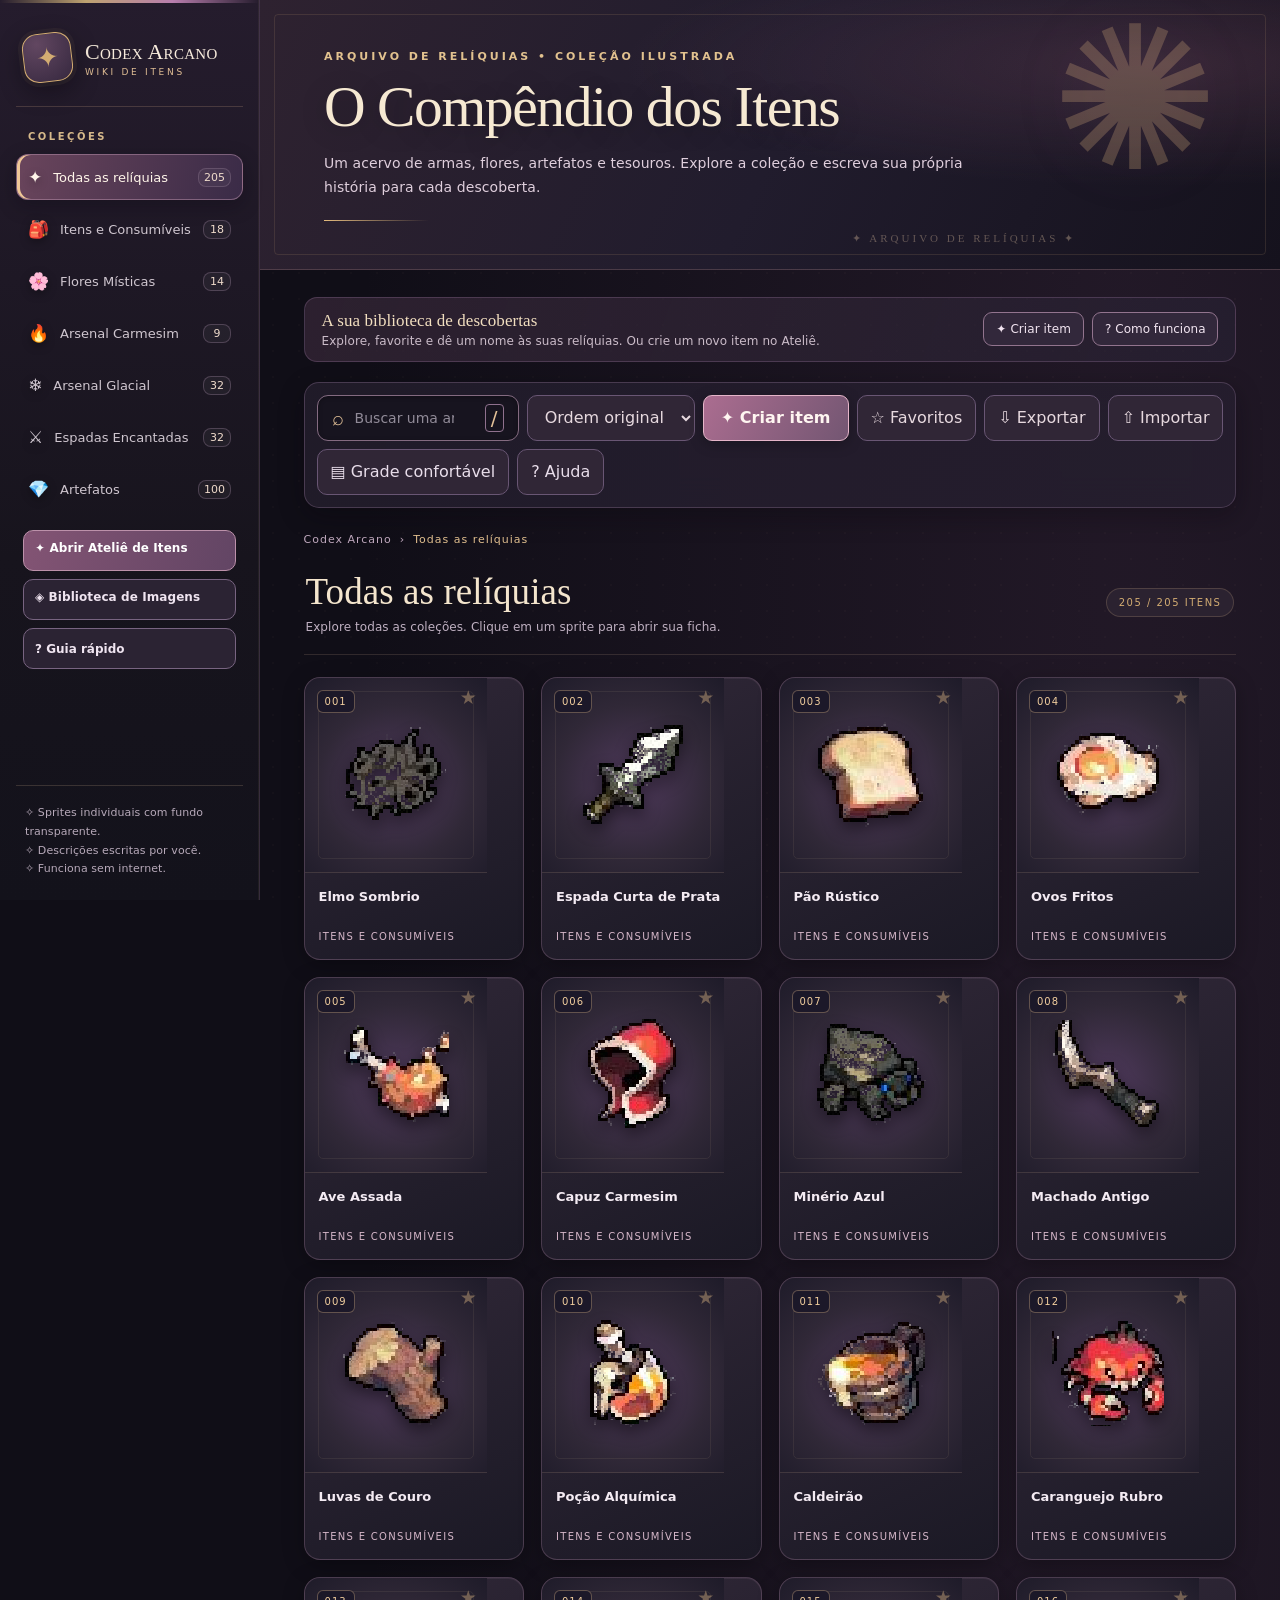
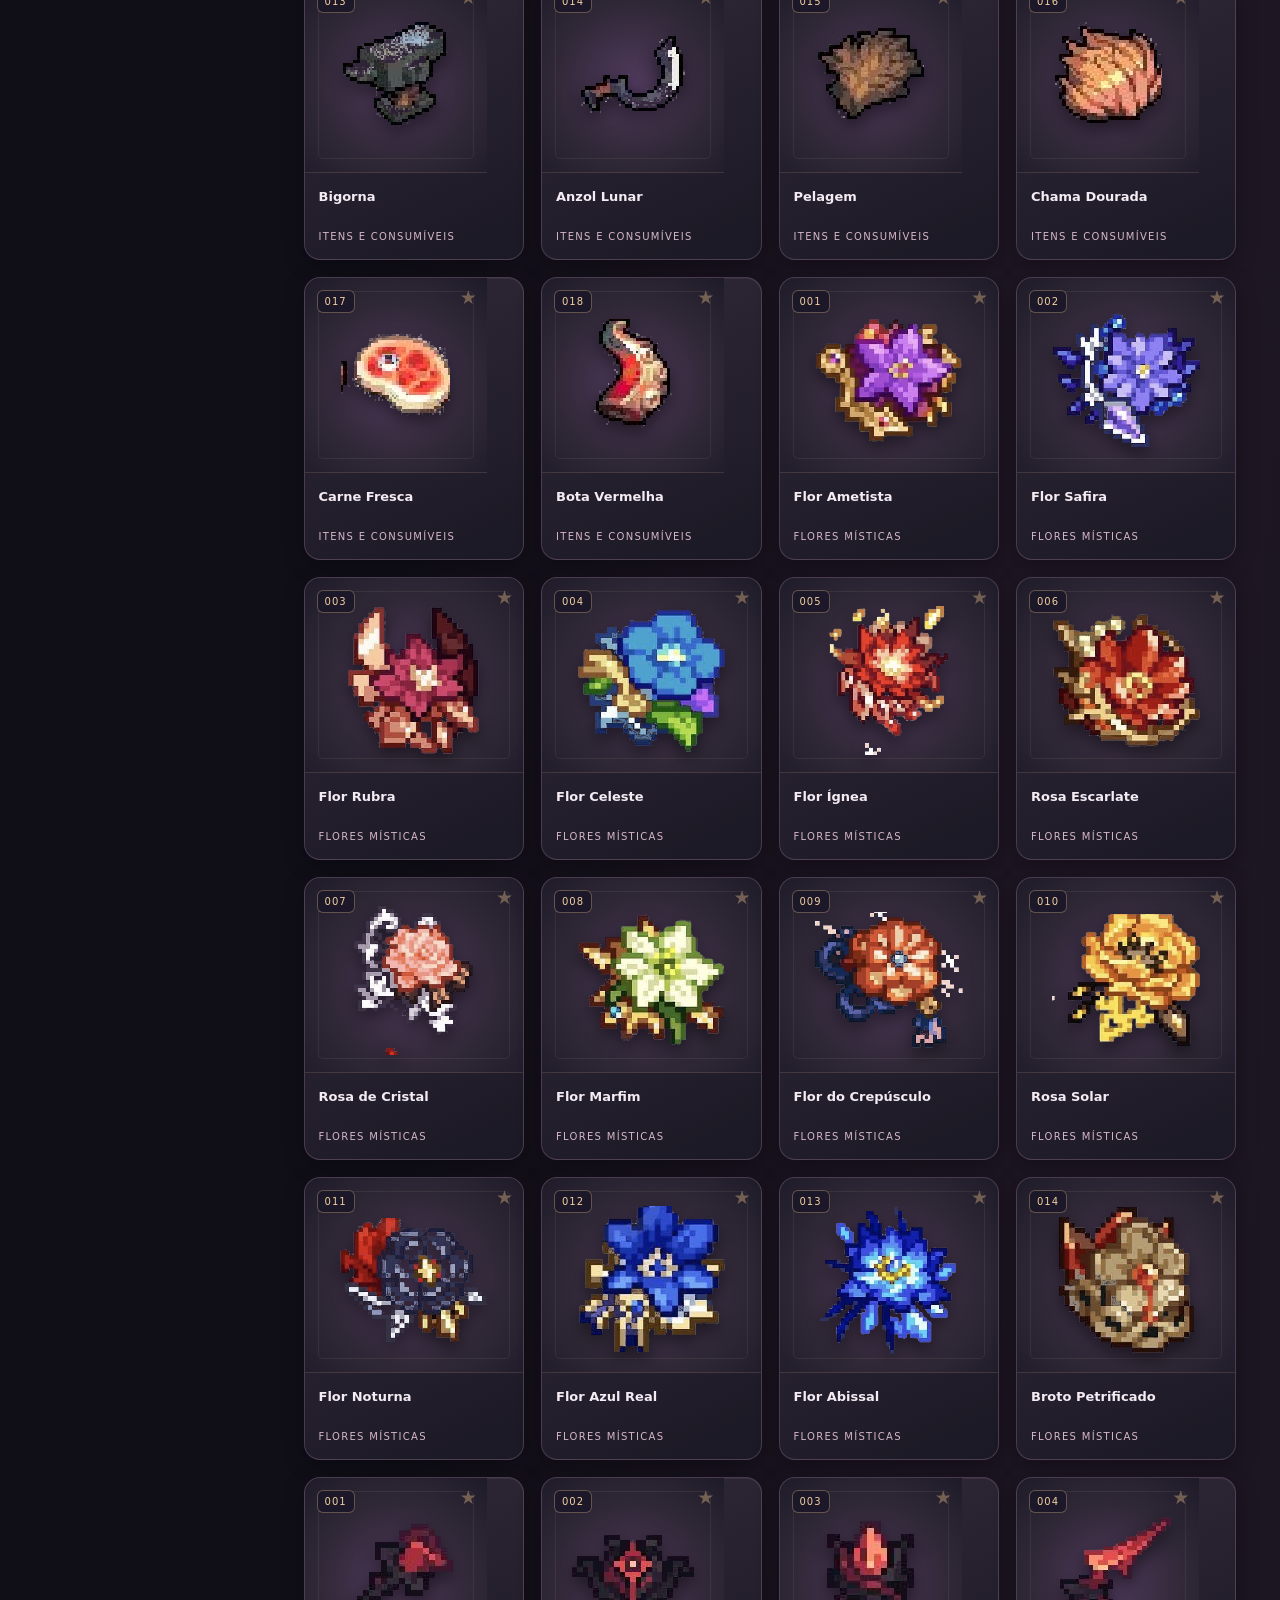
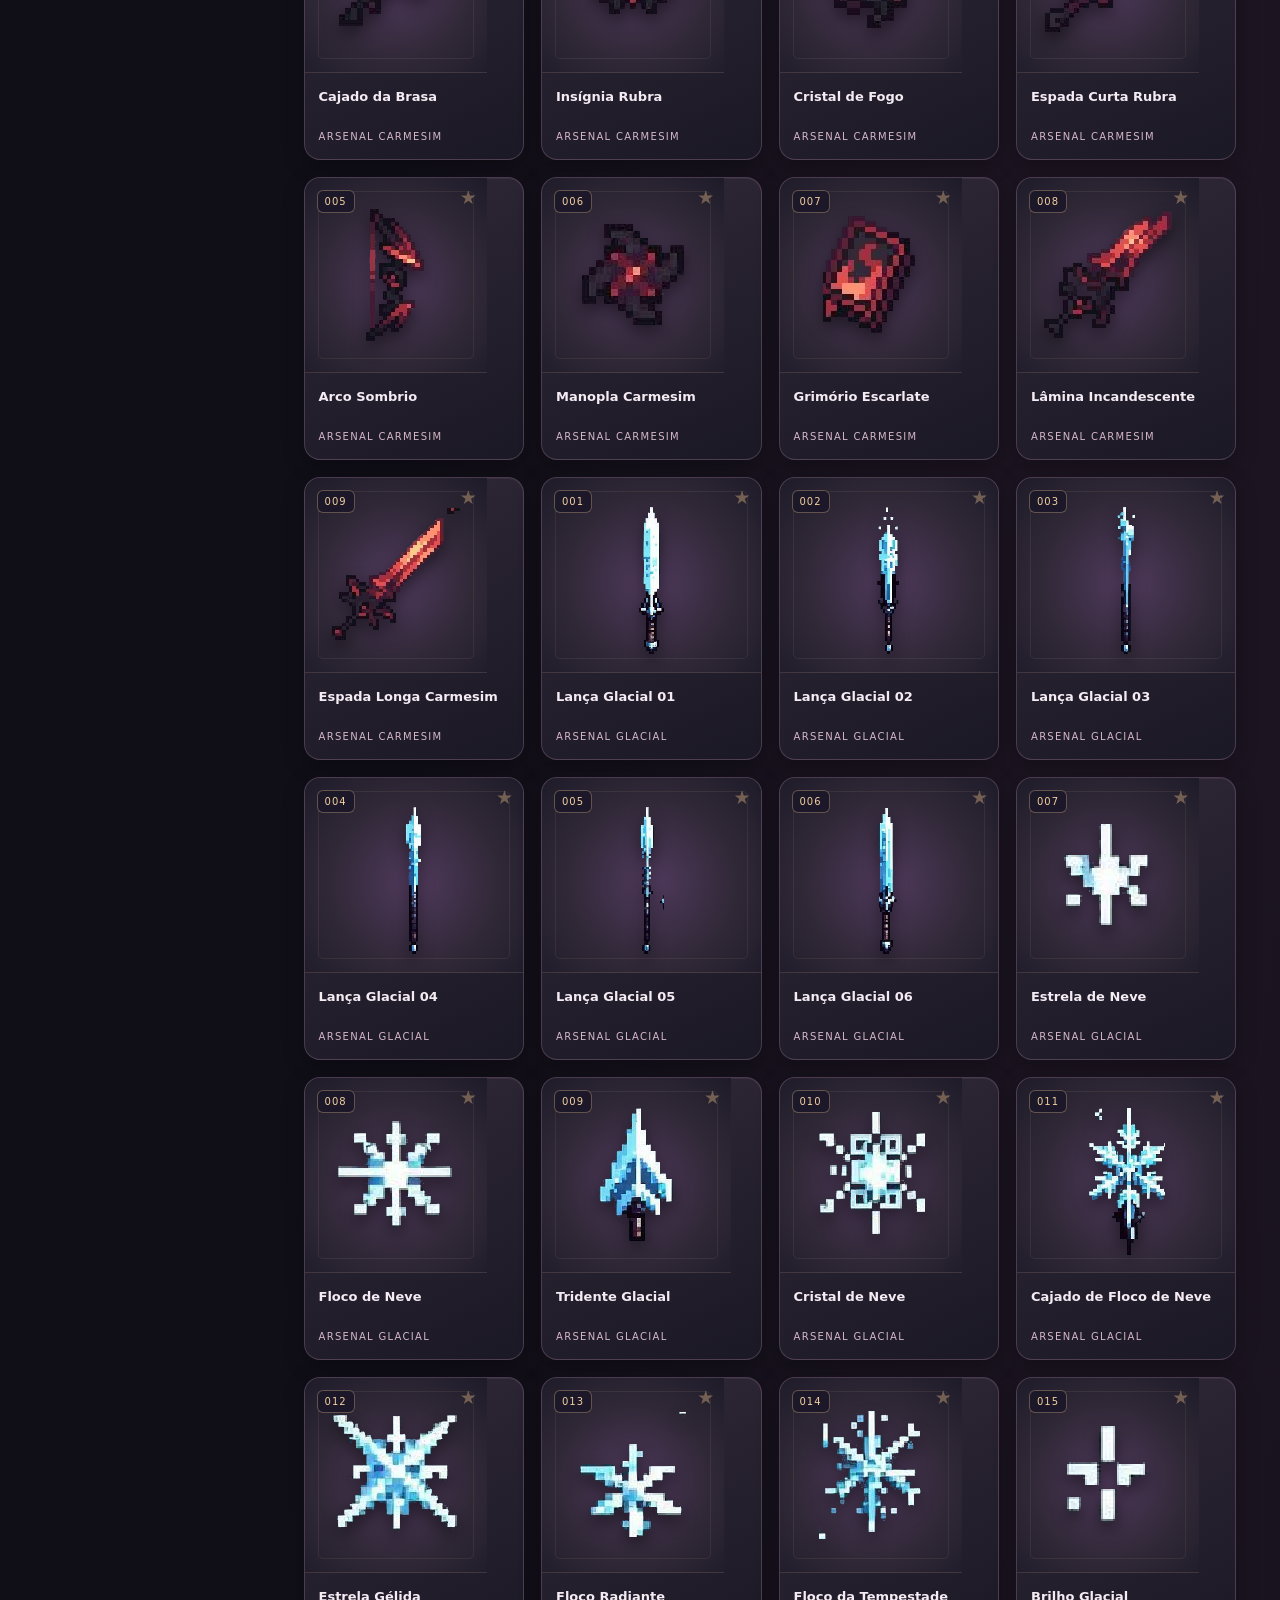
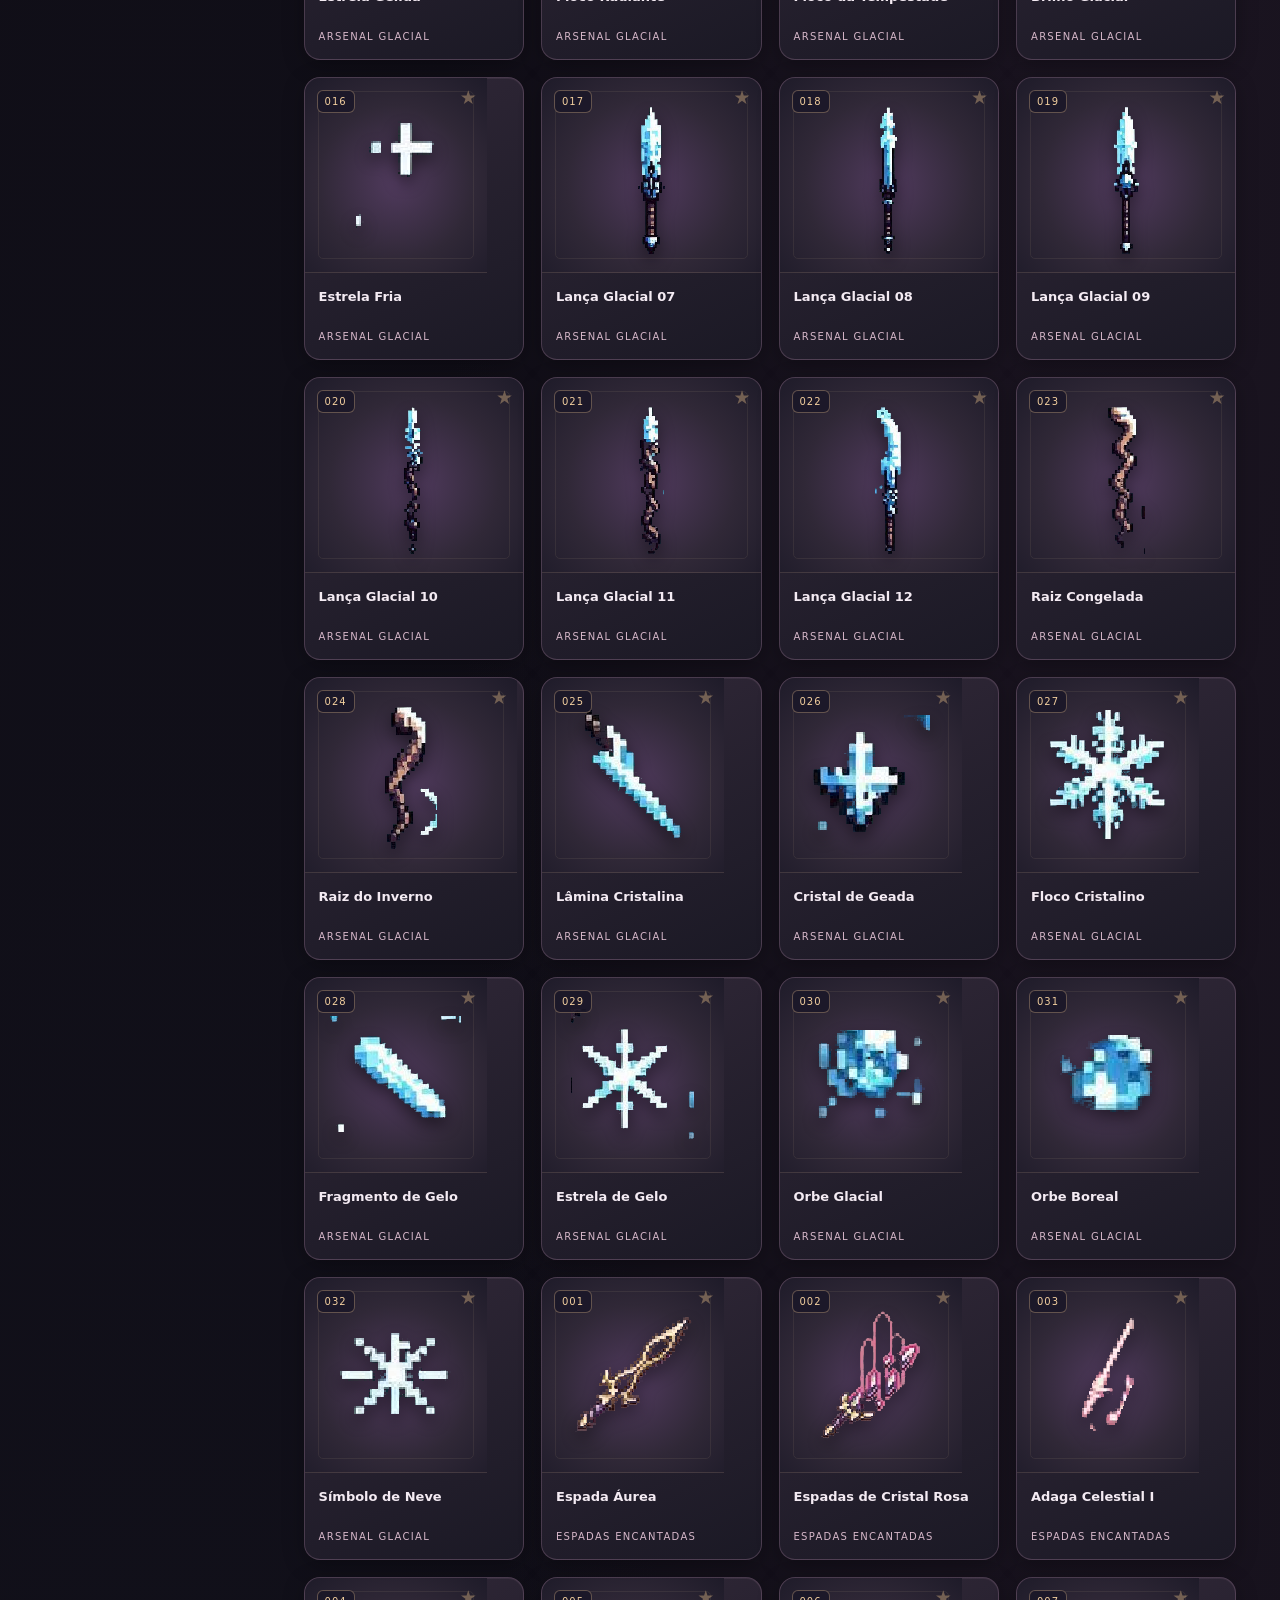
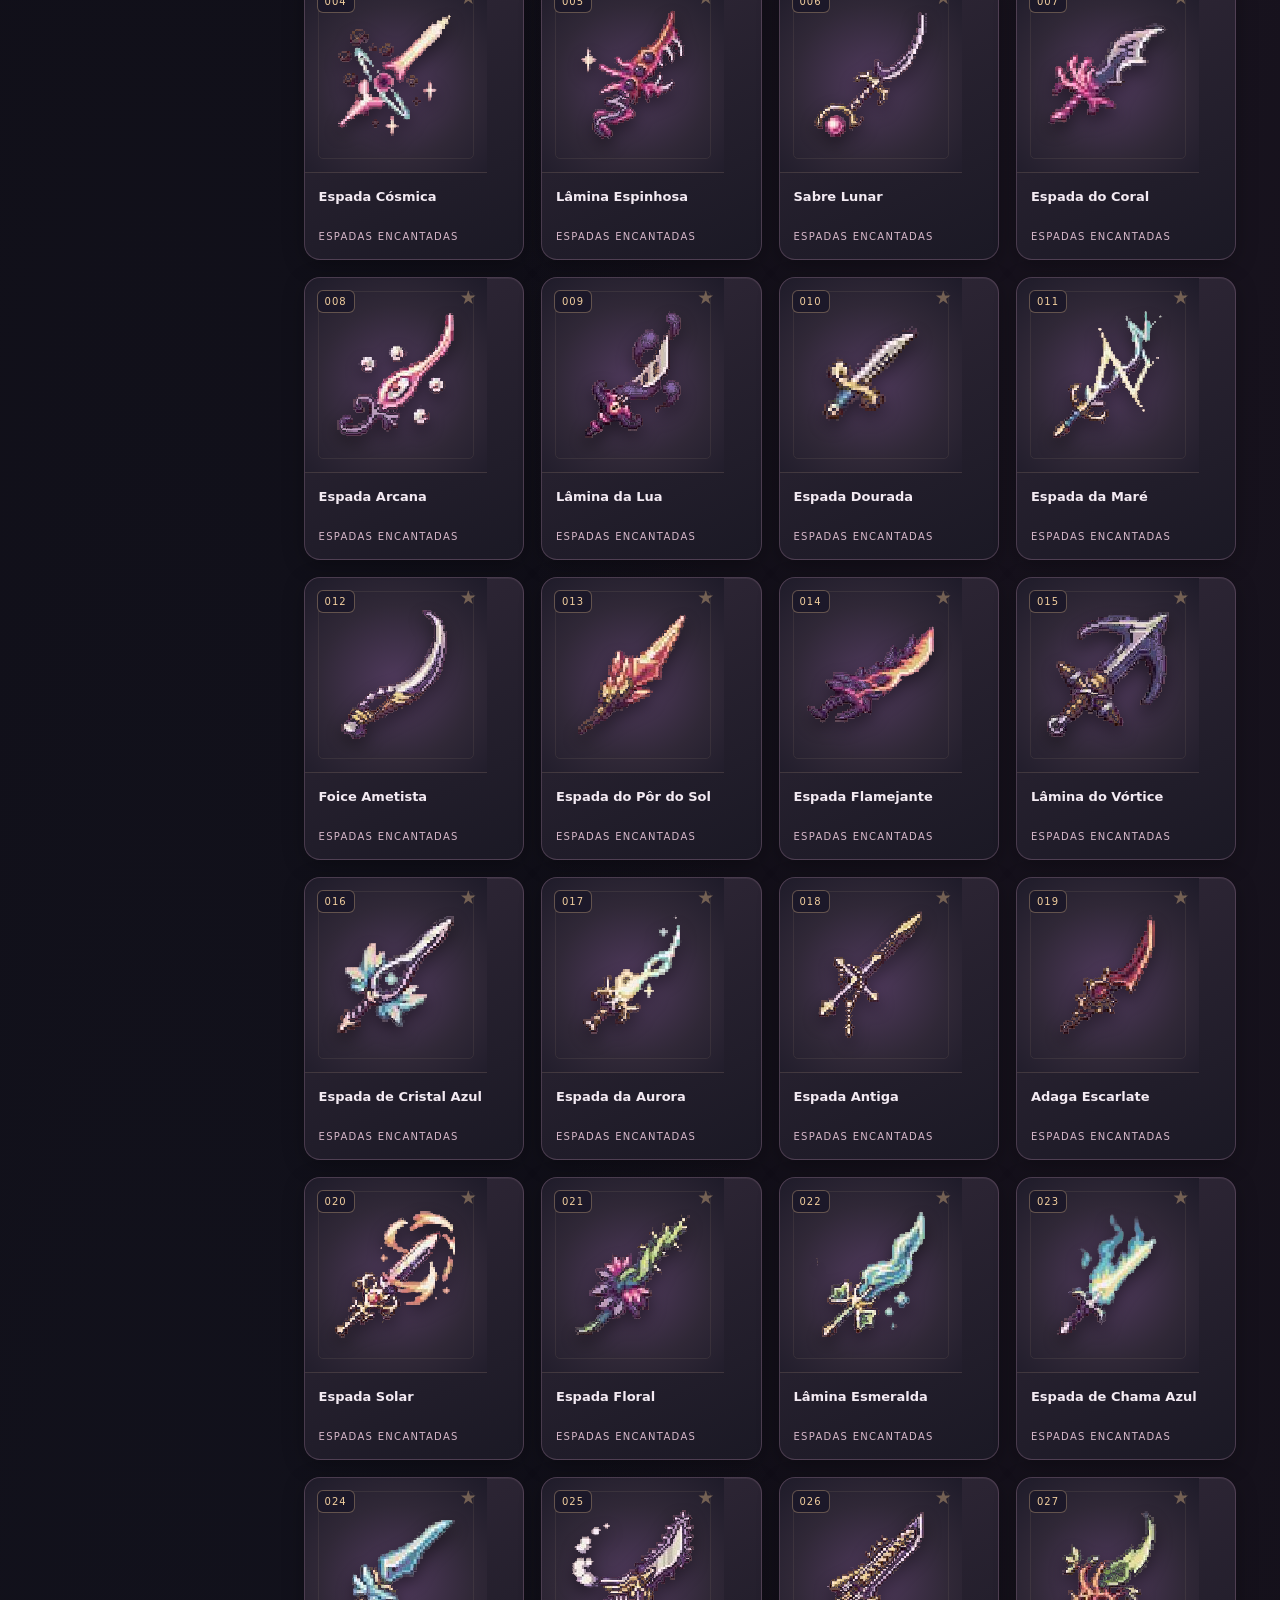
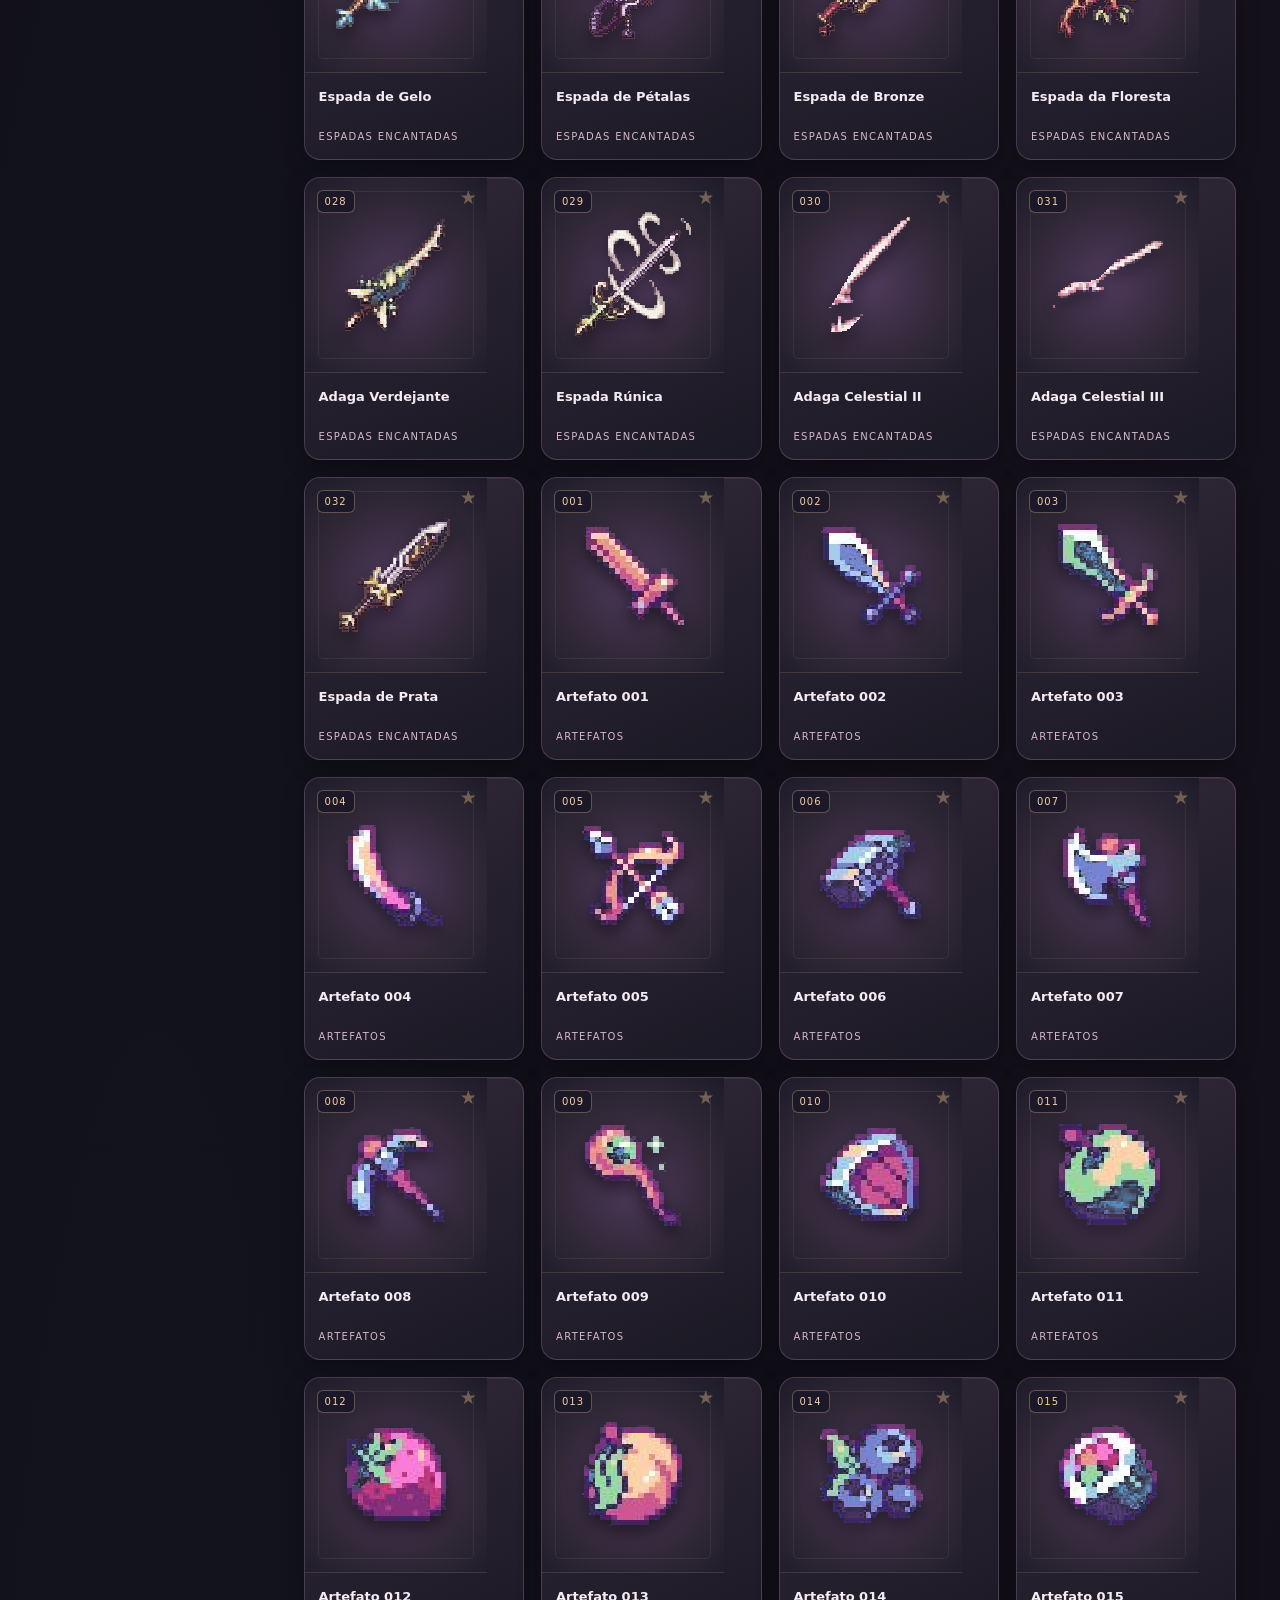
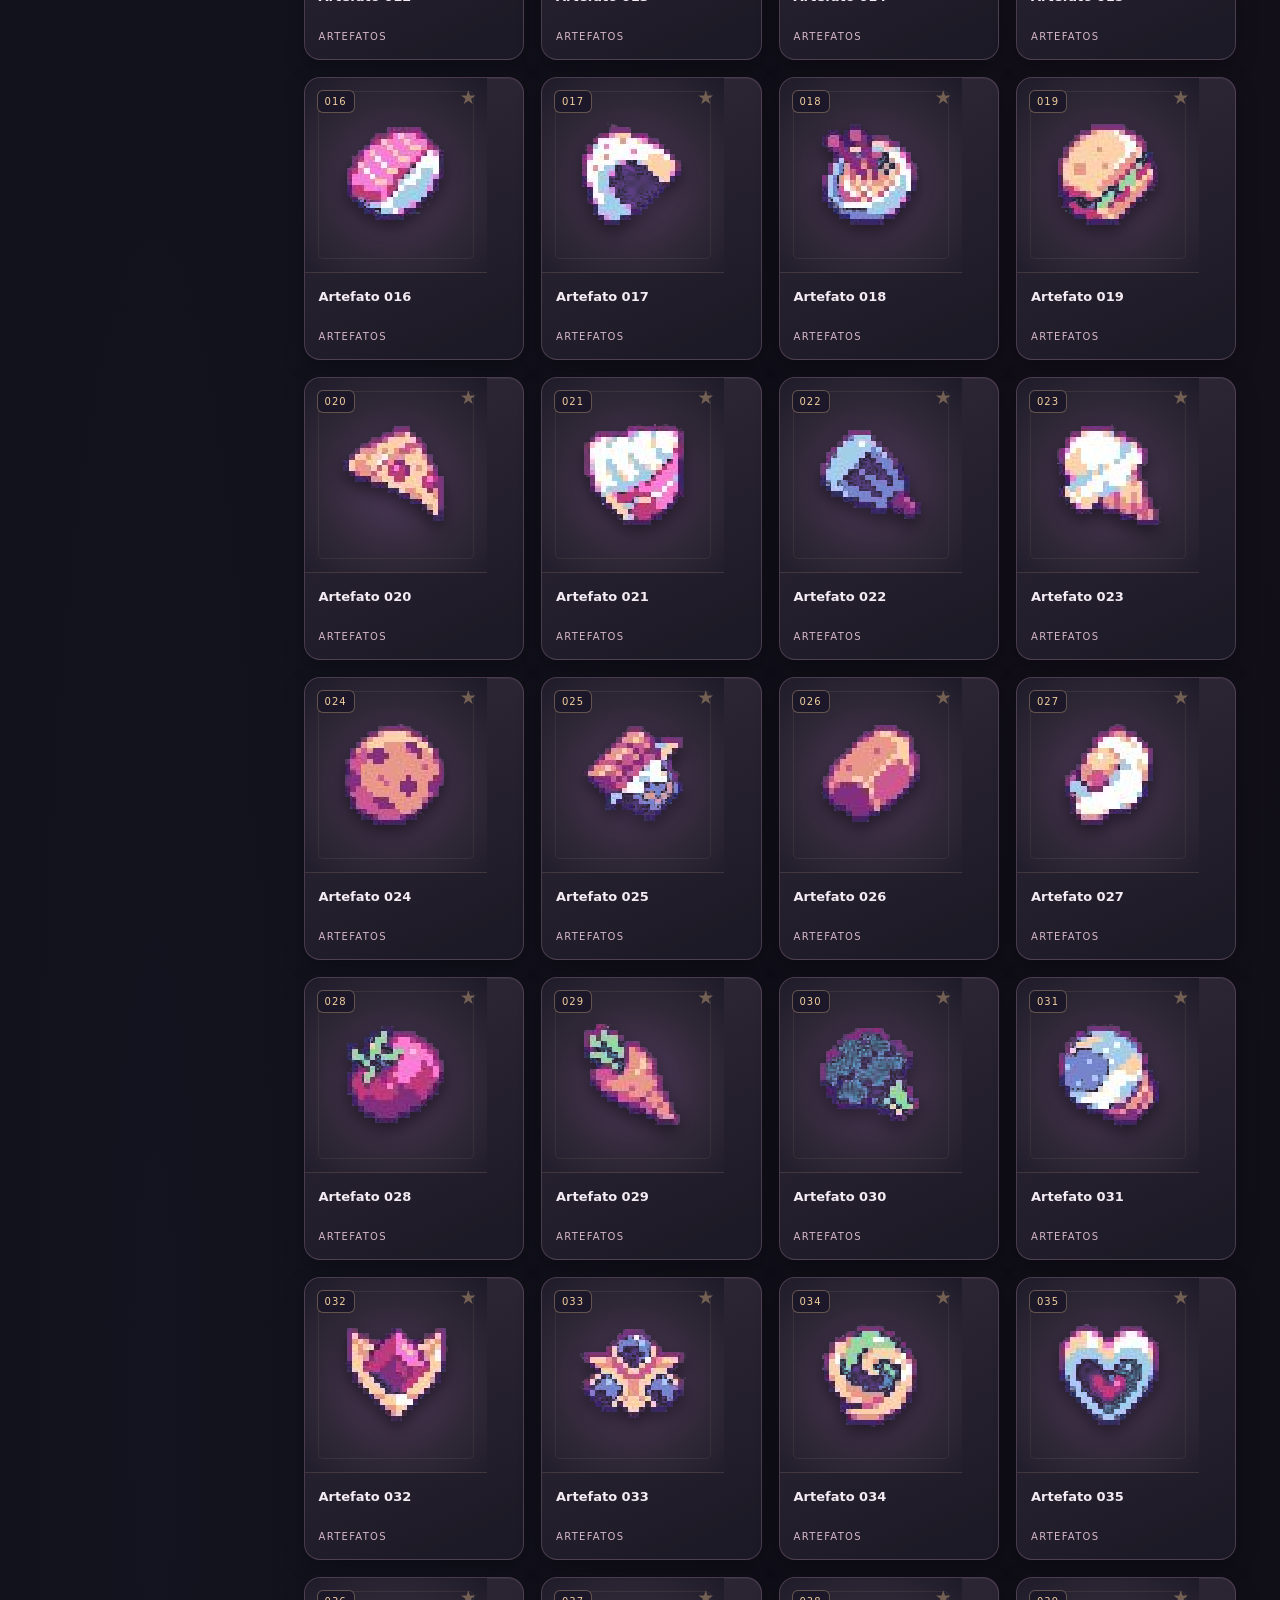
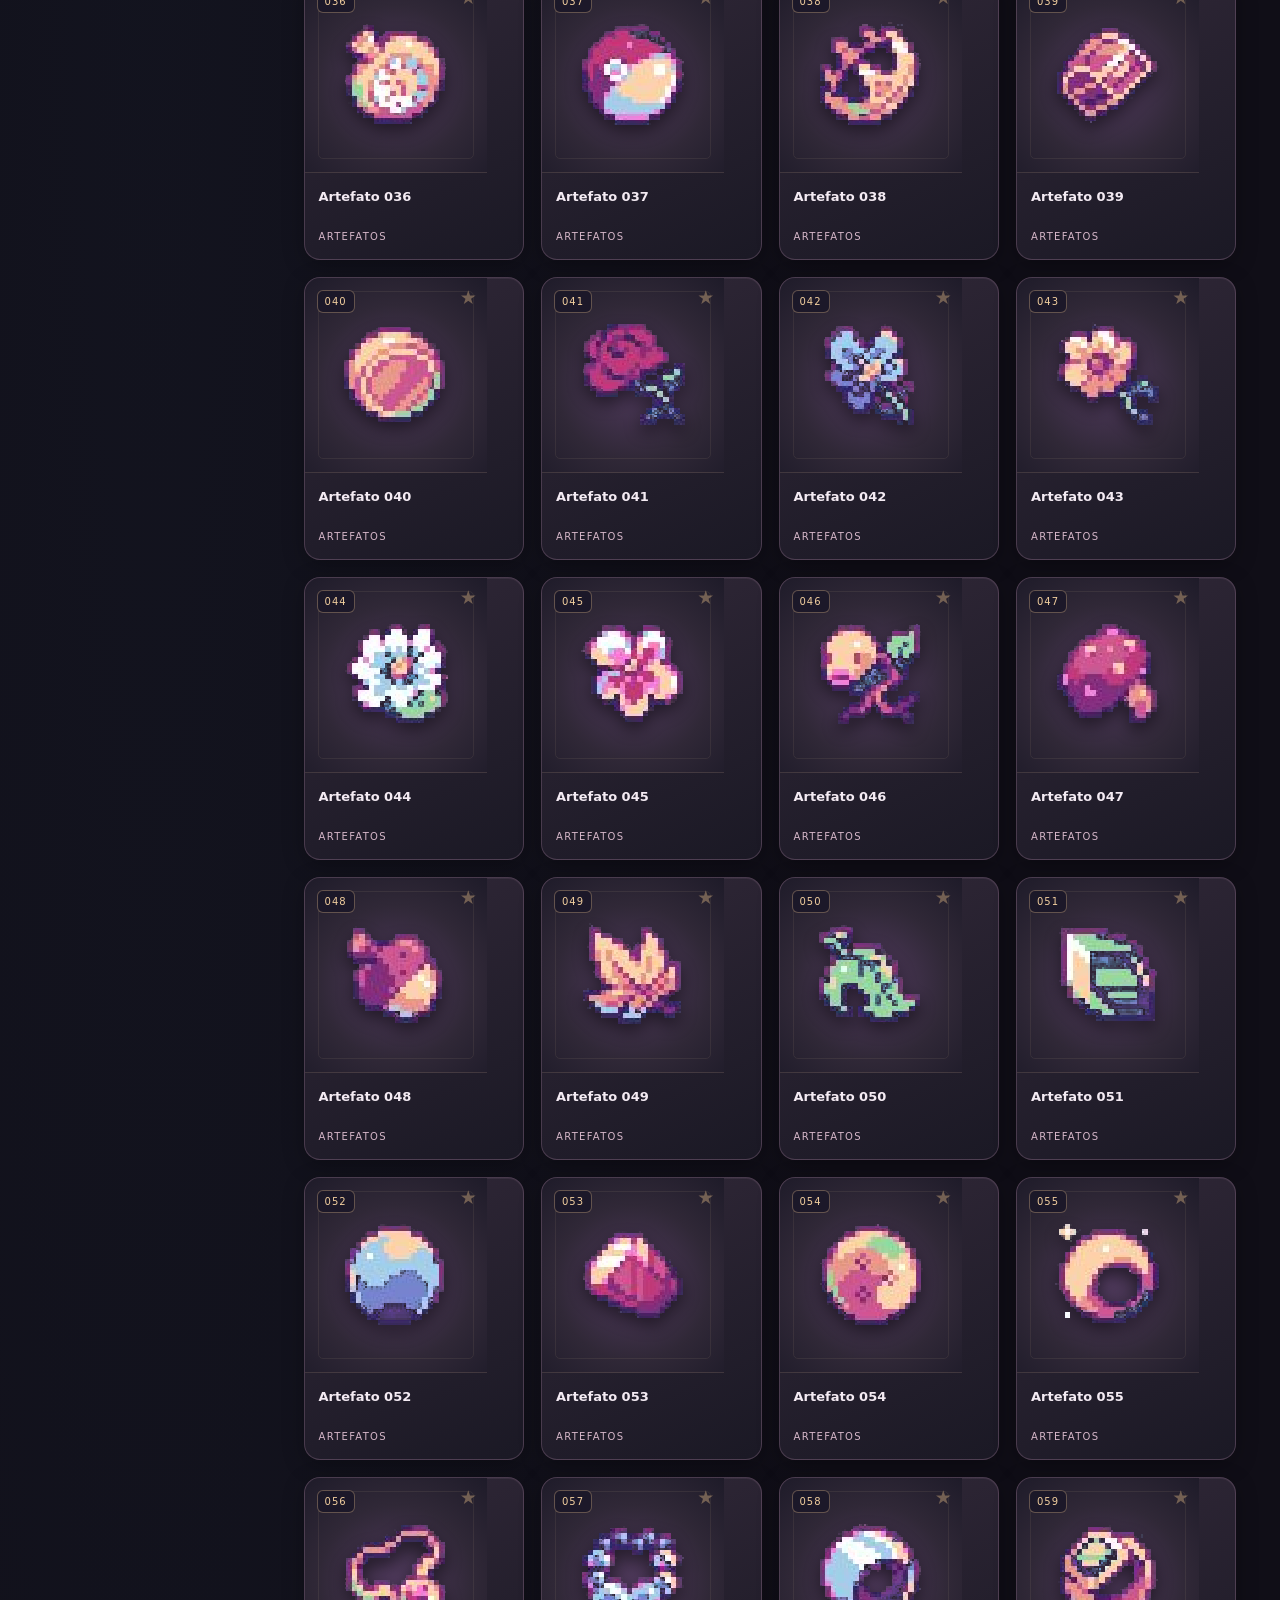
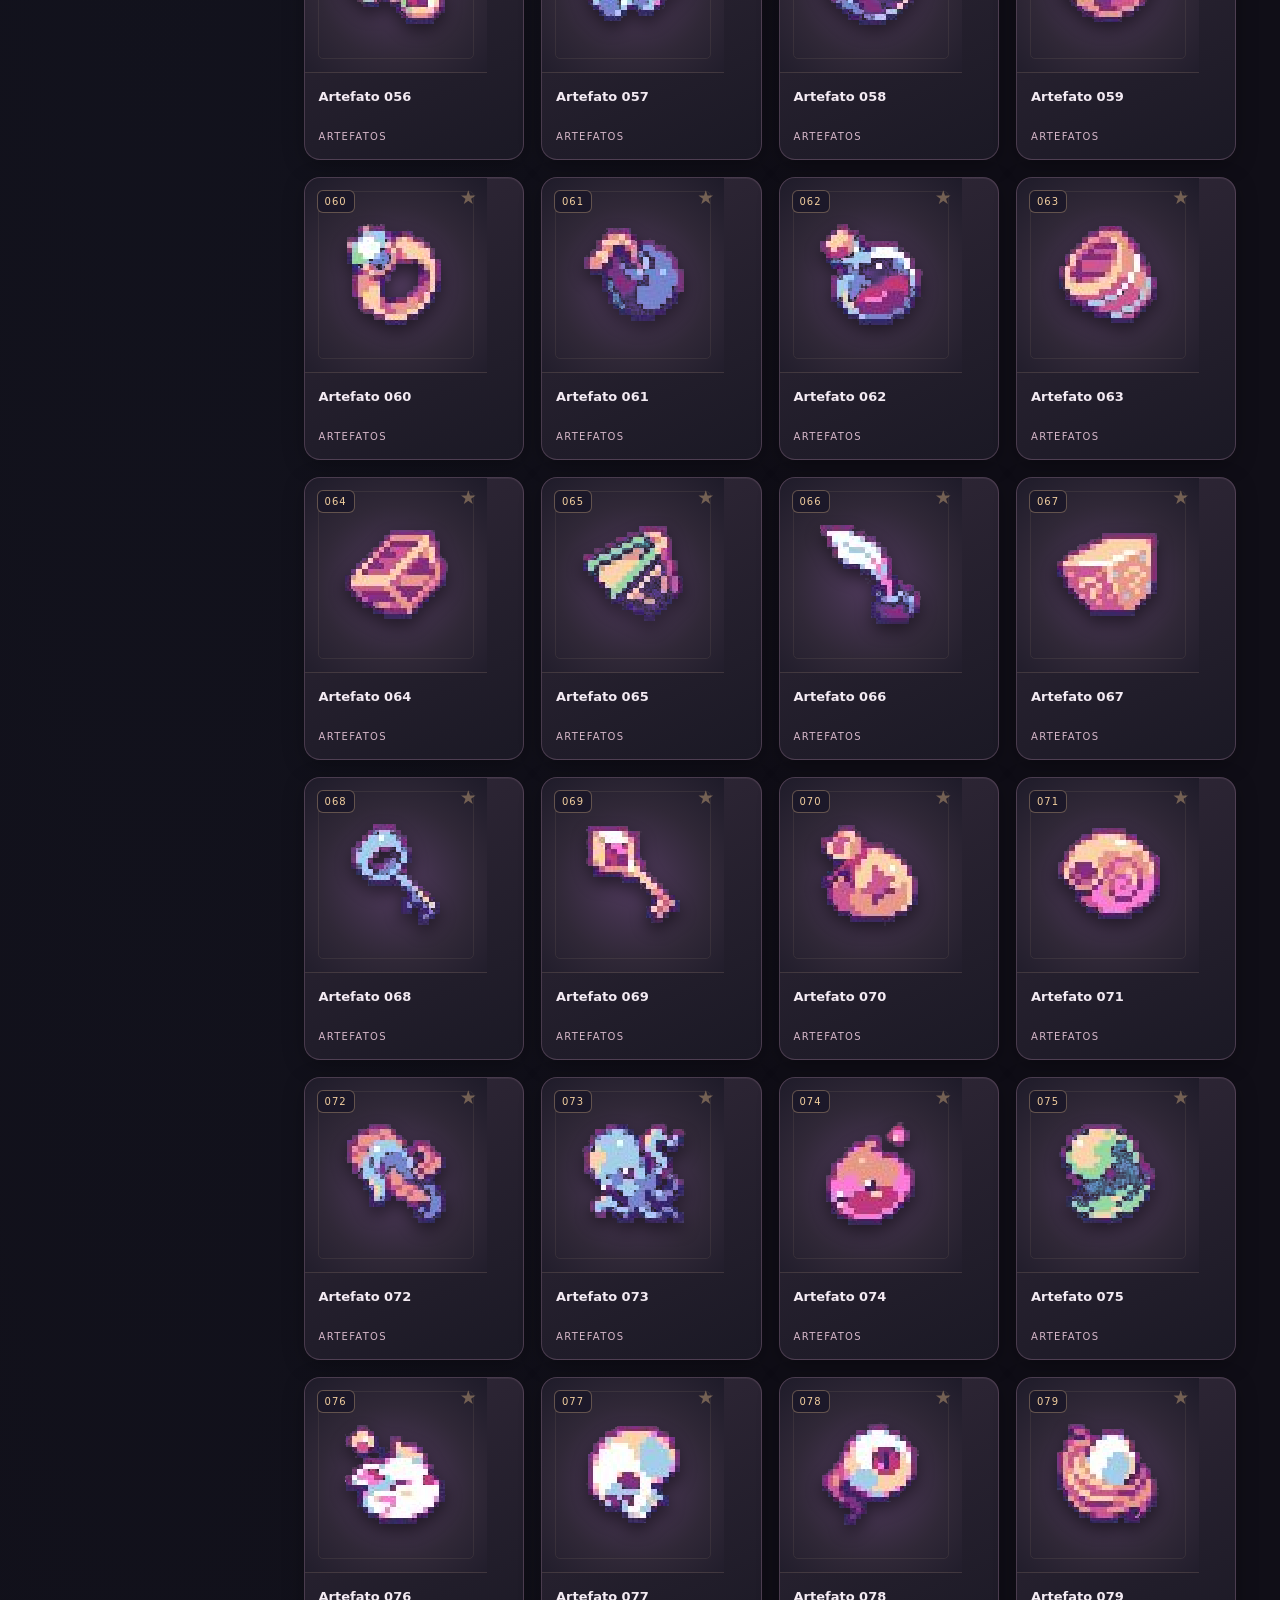
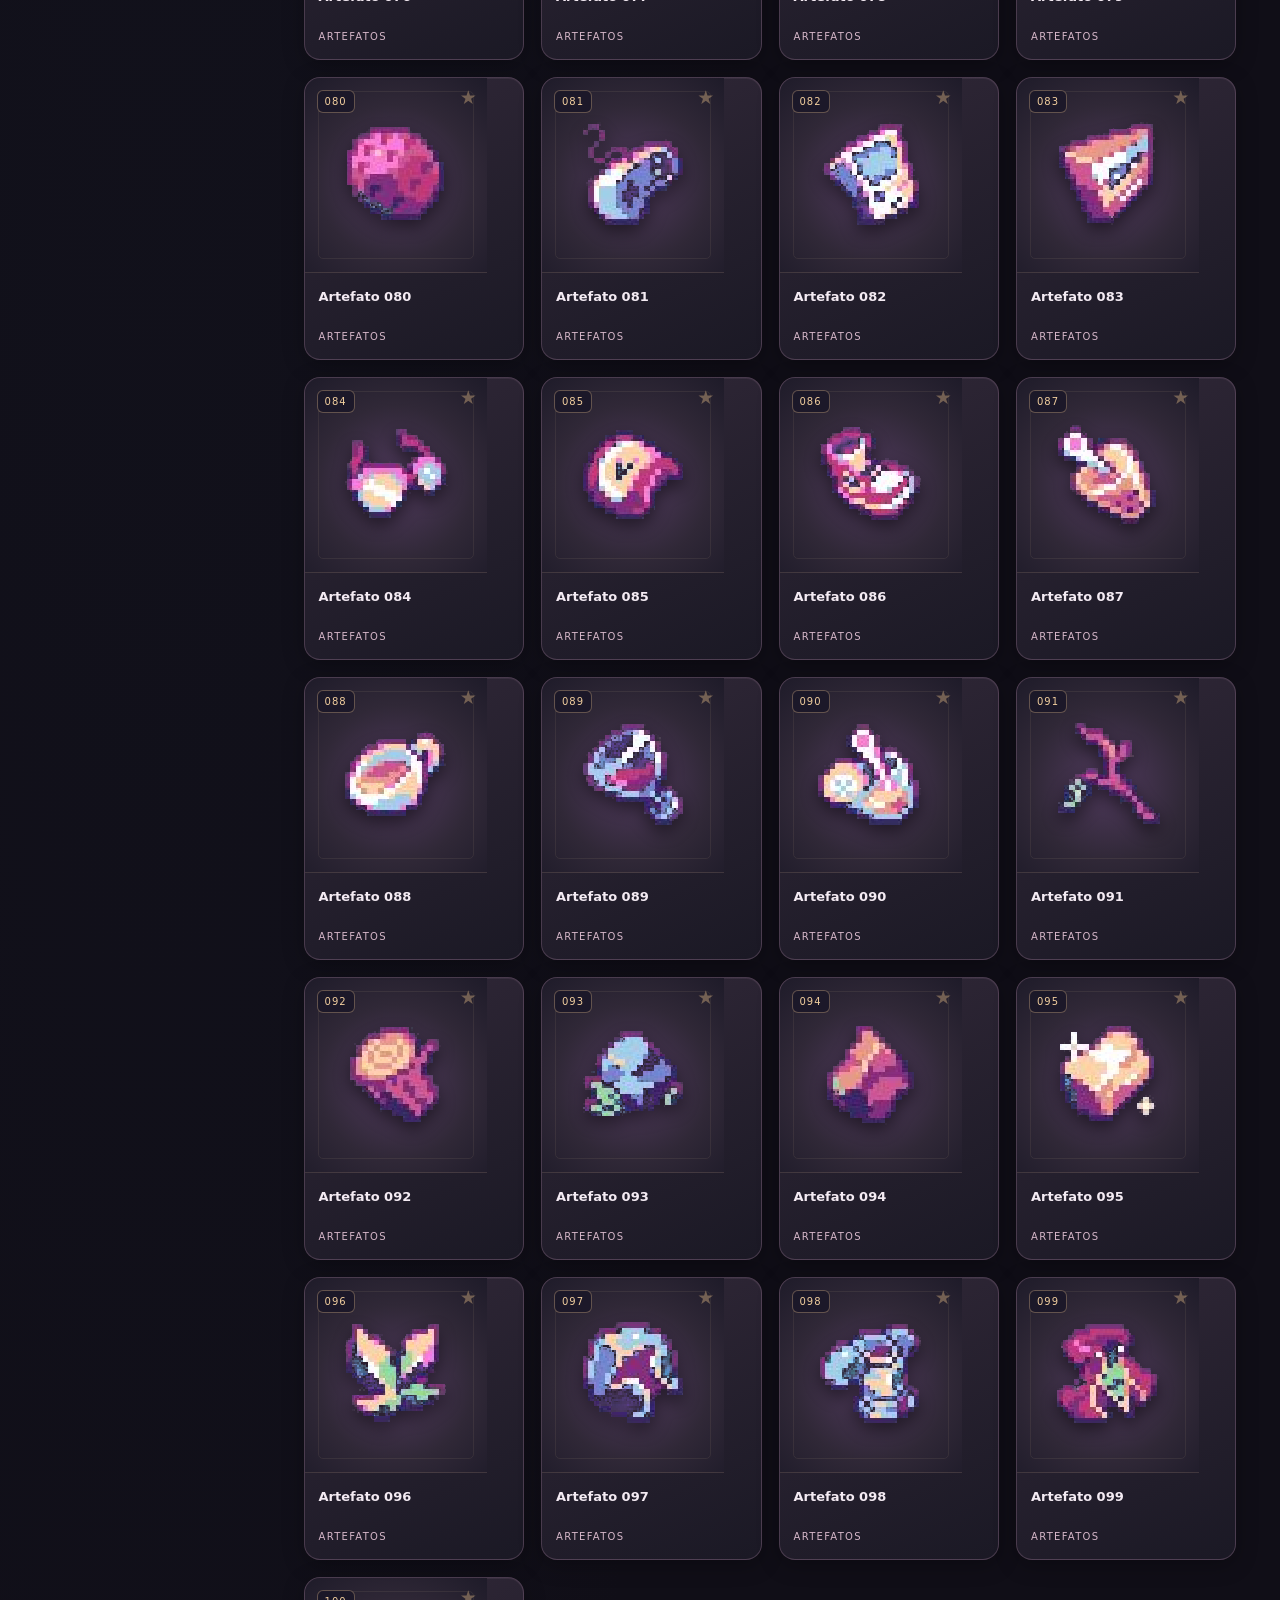
==== commit 5c8aad94: "feat: enable complete visual navigation and motion redesign in index.html" ====
--- a/index.html
+++ b/index.html
@@ -15,7 +15,7 @@
 .modal{width:min(870px,94vw);max-height:91vh;overflow-y:auto;padding:0;background:#1d1a25;color:var(--text);border:1px solid #8b6587;border-radius:17px;box-shadow:0 30px 120px #000d}.modal::backdrop{background:#08070bcf;backdrop-filter:blur(5px)}.modal-head{padding:19px 24px;border-bottom:1px solid var(--edge);display:flex;align-items:center;gap:12px;justify-content:space-between}.modal-head span{color:var(--gold);font-size:12px;letter-spacing:2px}.modal-head button{border:1px solid #5b4b5c;background:#342b3b;color:var(--text);border-radius:9px;width:36px;height:36px}.modal-grid{display:grid;grid-template-columns:43% 57%;min-height:450px}.large-art{display:flex;flex-direction:column;padding:24px;gap:12px;border-right:1px solid var(--edge)}.visual{flex:1;min-height:320px;position:relative;border:1px solid #50435b;border-radius:14px;background:radial-gradient(circle,#3e334b,#262333);display:flex;align-items:center;justify-content:center;overflow:hidden}.visual.checker{background-color:#2b2935;background-image:linear-gradient(45deg,#393642 25%,transparent 25%),linear-gradient(-45deg,#393642 25%,transparent 25%),linear-gradient(45deg,transparent 75%,#393642 75%),linear-gradient(-45deg,transparent 75%,#393642 75%);background-size:32px 32px;background-position:0 0,0 16px,16px -16px,-16px 0}.visual img{max-width:92%;max-height:320px;object-fit:contain;image-rendering:pixelated;filter:drop-shadow(0 8px 5px #0007)}.image-controls{display:flex;align-items:center;gap:8px;flex-wrap:wrap;justify-content:center}.minor{background:#2a2532;border:1px solid #544459;color:#d4c2d6;border-radius:8px;padding:10px 12px;font-size:12px}.minor:hover{border-color:var(--gold)}.editor{padding:30px 25px;display:flex;flex-direction:column;gap:12px}.editor .eyebrow{font-size:10px}.editor label{color:#bdabbc;font-size:11px;letter-spacing:1px;text-transform:uppercase}.editor input,.editor textarea{width:100%;background:#14121b;border:1px solid #534559;color:var(--text);border-radius:10px;padding:13px;outline:0}.editor input:focus,.editor textarea:focus{border-color:#c19ac1}.editor textarea{min-height:175px;resize:vertical;line-height:1.55}.editor .hint{color:#958b9a;font-size:11px;line-height:1.6;margin:3px 0 0}.editoractions{display:flex;gap:10px;justify-content:flex-end;margin-top:auto}.primary{background:linear-gradient(100deg,#97647e,#775977);border:1px solid #b88ba9;color:#fff6f1;border-radius:9px;padding:12px 22px;font-weight:600}.primary:hover{background:#a77192}.toast{position:fixed;bottom:25px;left:50%;transform:translateX(-50%);background:#423047;border:1px solid #aa8b95;color:white;padding:12px 22px;border-radius:10px;box-shadow:0 6px 25px #0009;z-index:50;display:none}
 @media(max-width:920px){:root{--side:205px}.content{padding:24px 20px}.grid{grid-template-columns:repeat(auto-fill,minmax(145px,1fr))}.card-art{height:150px}}
 @media(max-width:650px){.shell{display:block}.sidebar{position:relative;width:100%;height:auto;padding:12px;border-right:0;border-bottom:1px solid var(--edge)}.brand{padding:4px 8px 13px;border-bottom:0}.side-title,.sidefoot{display:none}.nav{flex-direction:row;overflow-x:auto;padding-bottom:5px}.nav-btn{flex:none;width:auto;white-space:nowrap;padding:9px}.nav-btn .cnt{display:none}.hero{min-height:0;padding:30px 20px}.content{padding:23px 14px}.grid{grid-template-columns:repeat(2,minmax(0,1fr));gap:10px}.card-art{height:145px}.modal-grid{grid-template-columns:1fr}.large-art{border-right:0;border-bottom:1px solid var(--edge);padding:14px}.visual{min-height:200px}.visual img{max-height:200px}.editor{padding:19px}.modal-head{padding:11px 16px}.card-title{font-size:12px}}
-</style></head><body>
+</style><link rel="stylesheet" href="wiki-rework.css?v=3"></head><body>
 <div class="shell"><aside class="sidebar"><div class="brand"><div class="brandmark">✦</div><div><b>Codex Arcano</b><small>WIKI DE ITENS</small></div></div><div class="side-title">Coleções</div><nav id="nav" class="nav" aria-label="Categorias"></nav><div class="sidefoot">✧ Sprites individuais com fundo transparente.<br>✧ Descrições escritas por você.<br>✧ Funciona sem internet.</div></aside>
 <div class="page"><div class="hero"><div class="eyebrow">Arquivo de relíquias • Coleção ilustrada</div><h1>O Compêndio dos Itens</h1><p>Um acervo de armas, flores, artefatos e tesouros. Explore a coleção e escreva sua própria história para cada descoberta.</p></div>
 <main class="content"><div class="controls"><label class="searchbox" aria-label="Pesquisar"><span>⌕</span><input type="search" id="search" placeholder="Pesquisar itens pelo nome ou número…" autocomplete="off"></label><select class="select" id="sort" aria-label="Ordenar"><option value="order">Ordem original</option><option value="az">Nome A–Z</option><option value="za">Nome Z–A</option></select><button class="action" id="favoritesBtn" title="Mostrar favoritos">☆ Favoritos</button><button class="action" id="exportBtn">⇩ Exportar</button><button class="action" id="importBtn">⇧ Importar</button><input class="importinput" id="importFile" type="file" accept=".json,application/json"></div><div class="heading"><div><h2 id="categoryName">Todas as relíquias</h2><p id="categorySubtitle">Cada imagem é um PNG individual sem fundo.</p></div><div class="counter" id="counter"></div></div><div class="grid" id="grid"></div></main>
@@ -53,7 +53,7 @@
 function itemName(it){return customNames[it.id]||it.name}
 function iconCategory(id){return categoryInfo[id]?.[1]||'✦'}
 function drawNav(){let nav=el('nav');nav.replaceChildren();categoryInfo.forEach(([name,icon],id)=>{let n=document.createElement('button');n.className='nav-btn'+(filter===id?' active':'');n.type='button';n.innerHTML='<span class="emoji"></span><span class="label"></span><span class="cnt"></span>';n.querySelector('.emoji').textContent=icon;n.querySelector('.label').textContent=name;n.querySelector('.cnt').textContent=id===0?ITEMS.length:ITEMS.filter(x=>x.group===id).length;n.onclick=()=>{filter=id;onlyFavorites=false;el('favoritesBtn').textContent='☆ Favoritos';draw()};nav.append(n)})}
-function draw(){drawNav();const selected=categoryInfo[filter];el('categoryName').textContent=selected[0];el('categorySubtitle').textContent=filter===0?'Explore todas as coleções. Clique em um sprite para abrir sua ficha.':selected[2];let list=ITEMS.filter(it=>(filter===0||it.group===filter)&&(!onlyFavorites||favorites.includes(it.id))&&(itemName(it).toLocaleLowerCase('pt-BR').includes(query)||it.id.includes(query)));if(order!=='order')list.sort((a,b)=>{let v=itemName(a).localeCompare(itemName(b),'pt-BR');return order==='za'?-v:v});el('counter').textContent=list.length+' / '+ITEMS.length+' ITENS';let grid=el('grid');grid.replaceChildren();for(const it of list){const c=document.createElement('button');c.className='card';c.type='button';c.setAttribute('aria-label','Abrir ficha: '+itemName(it));c.innerHTML='<div class="card-art"><img loading="lazy" decoding="async" alt=""><span class="gem"></span><span class="fav"></span></div><span class="card-title"></span><span class="card-bottom"></span>';c.querySelector('img').src=it.image;c.querySelector('img').alt=itemName(it);c.querySelector('.gem').textContent=String(it.number).padStart(3,'0');let f=c.querySelector('.fav');f.textContent='★';if(favorites.includes(it.id))f.classList.add('visible');c.querySelector('.card-title').textContent=itemName(it);c.querySelector('.card-bottom').textContent=it.category;c.onclick=()=>openItem(it);grid.append(c)}if(!list.length){let d=document.createElement('div');d.className='empty';d.innerHTML='<h3>Nenhum item encontrado</h3><p>Tente outro termo ou volte para todas as relíquias.</p>';grid.append(d)}}
+function draw(){drawNav();const selected=categoryInfo[filter];el('categoryName').textContent=selected[0];el('categorySubtitle').textContent=filter===0?'Explore todas as coleções. Clique em um sprite para abrir sua ficha.':selected[2];let list=ITEMS.filter(it=>(filter===0||it.group===filter)&&(!onlyFavorites||favorites.includes(it.id))&&(itemName(it).toLocaleLowerCase('pt-BR').includes(query)||it.id.includes(query)));if(order!=='order')list.sort((a,b)=>{let v=itemName(a).localeCompare(itemName(b),'pt-BR');return order==='za'?-v:v});el('counter').textContent=list.length+' / '+ITEMS.length+' ITENS';let grid=el('grid');grid.replaceChildren();for(const it of list){const c=document.createElement('button');c.className='card';c.type='button';c.dataset.itemId=it.id;c.setAttribute('aria-label','Abrir ficha: '+itemName(it));c.innerHTML='<div class="card-art"><img loading="lazy" decoding="async" alt=""><span class="gem"></span><span class="fav"></span></div><span class="card-title"></span><span class="card-bottom"></span>';c.querySelector('img').src=it.image;c.querySelector('img').alt=itemName(it);c.querySelector('.gem').textContent=String(it.number).padStart(3,'0');let f=c.querySelector('.fav');f.textContent='★';if(favorites.includes(it.id))f.classList.add('visible');c.querySelector('.card-title').textContent=itemName(it);c.querySelector('.card-bottom').textContent=it.category;c.onclick=()=>openItem(it);grid.append(c)}if(!list.length){let d=document.createElement('div');d.className='empty';d.innerHTML='<h3>Nenhum item encontrado</h3><p>Tente outro termo ou volte para todas as relíquias.</p>';grid.append(d)}}
 function openItem(it){active=it;el('modalId').textContent=it.emoji+'  '+it.category+'  /  Nº '+String(it.number).padStart(3,'0');el('bigImage').src=it.image;el('bigImage').alt=itemName(it);el('itemName').value=itemName(it);el('description').value=descriptions[it.id]||'';el('itemCollection').textContent=it.category;el('visual').classList.add('checker');el('favItem').textContent=favorites.includes(it.id)?'★ Favoritado':'☆ Favoritar';el('modal').showModal()}
 function closeModal(){el('modal').close();active=null}
 el('close').onclick=closeModal;el('cancel').onclick=closeModal;
@@ -67,4 +67,5 @@
 el('exportBtn').onclick=()=>downloadJson({format:'codex-arcano-v2',descriptions,names:customNames,favorites},'codex_arcano_backup.json');
 el('importBtn').onclick=()=>el('importFile').click();el('importFile').onchange=async e=>{const f=e.target.files[0];if(!f)return;try{const o=JSON.parse(await f.text());if(!o||typeof o!=='object'||Array.isArray(o))throw Error('Formato');if(o.format==='codex-arcano-v2'){descriptions=o.descriptions||{};customNames=o.names||{};favorites=Array.isArray(o.favorites)?o.favorites:[]}else{descriptions=o}persist('codex_descriptions',descriptions);persist('codex_names_v2',customNames);persist('codex_favorites_v2',favorites);draw();notify('Descrições importadas com sucesso.')}catch{notify('Não foi possível ler esse arquivo JSON.')}finally{e.target.value=''}};
 draw();
-</script><script src="wiki-studio-addon.js"></script></body></html>+</script><script src="wiki-studio-addon.js"></script>
+<script src="wiki-rework.js?v=3" defer></script></body></html>
--- a/wiki-rework.css
+++ b/wiki-rework.css
@@ -0,0 +1,152 @@
+/* CODEX ARCANO — Wiki / Atelier UI system. v2. No item data is changed. */
+:root{
+  --cx-ink:#100e17;--cx-night:#17131f;--cx-panel:#241d2c;--cx-raised:#2e2636;
+  --cx-line:#5c4966;--cx-gold:#e2c28f;--cx-rose:#e8b5d0;--cx-lilac:#bda4df;
+  --cx-ivory:#f7ebdc;--cx-soft:#c9bacc;--cx-ease:cubic-bezier(.2,.8,.2,1);
+  --cx-elev:0 18px 55px #08061070;
+}
+html{scroll-behavior:smooth;scroll-padding-top:95px}
+body{background:radial-gradient(ellipse at 88% 0,#55365443,transparent 48%),radial-gradient(ellipse at 12% 67%,#25375023,transparent 44%),var(--cx-ink);letter-spacing:.005em}
+body:before{content:"";position:fixed;inset:0;z-index:-1;pointer-events:none;opacity:.24;background-image:radial-gradient(#ead0a21a .7px,transparent .9px);background-size:26px 26px}
+::selection{background:#a55c92;color:#fff}
+button,a,select{touch-action:manipulation}
+a{color:var(--cx-rose)}
+.shell{grid-template-columns:260px minmax(0,1fr)}
+.sidebar{padding:28px 16px 21px;background:linear-gradient(180deg,#251c2d 0%,#17141d 62%,#13121b);border-right:1px solid #80638452;box-shadow:inset -1px 0 #d4b17d12;z-index:10}
+.sidebar:before{content:"";position:absolute;left:0;right:0;top:0;height:3px;background:linear-gradient(90deg,transparent,#d9ba7d,#d28fc4,transparent);opacity:.85}
+.brand{border-color:#977a6855;padding:5px 7px 24px;gap:13px}
+.brandmark{width:49px;height:49px;flex:none;border-radius:15px;background:radial-gradient(circle at 30% 20%,#624761,#36283f);box-shadow:0 0 0 4px #bf9f7210,0 8px 24px #07050970;transform:rotate(-7deg);transition:transform .35s var(--cx-ease),box-shadow .35s var(--cx-ease)}
+.brand:hover .brandmark{transform:rotate(0) scale(1.08);box-shadow:0 0 0 5px #bf9f7220,0 0 24px #d3ac7440}
+.brand b{font:500 22px Georgia,serif;letter-spacing:.3px;color:var(--cx-ivory);font-variant:small-caps}
+.brand small{color:#e2bf96;font-size:9px;letter-spacing:2.7px}
+.side-title{padding-top:24px;padding-bottom:12px;font-weight:700;color:#d6b98a}
+.nav{gap:6px}
+.nav-btn{border-radius:12px;padding:12px 11px;border-color:transparent;transition:background .19s ease,color .19s ease,transform .19s var(--cx-ease),border-color .19s ease;font-size:13px}
+.nav-btn:hover{background:#3f3049;transform:translateX(3px);color:#fff}
+.nav-btn.active{background:linear-gradient(105deg,#6a455c 0%,#3a2b47 100%);border-color:#b890aa84;color:#fff5e9;box-shadow:inset 3px 0 #efc796,0 6px 19px #0907114a}
+.nav-btn .emoji{font-size:17px;filter:drop-shadow(0 3px 5px #0005)}
+.nav-btn .cnt{background:#ffffff0a;border-color:#88728a6e;color:#efdbcb;font-variant-numeric:tabular-nums}
+.sidefoot{margin-top:auto;padding:18px 9px 0;border-color:#a18a7344;font-size:11px;color:#b7a9b9}
+.cx-sidebar-tools{display:grid;gap:8px;margin:18px 7px 10px}
+.cx-sidebar-tools a,.cx-sidebar-tools button{width:100%;min-height:41px;border:1px solid #786481;border-radius:10px;padding:10px 11px;color:#efe4f0;background:#2b2333;font-size:12px;font-weight:600;text-decoration:none;text-align:left;transition:background .19s,transform .19s,border-color .19s}
+.cx-sidebar-tools a:first-child{background:linear-gradient(105deg,#835474,#624564);border-color:#bc91aa;color:white}
+.cx-sidebar-tools a:hover,.cx-sidebar-tools button:hover{background:#49344d;border-color:#d3b38f;transform:translateY(-2px)}
+.page{min-width:0}
+.hero{padding:50px clamp(22px,5vw,82px) 48px;min-height:260px;background:radial-gradient(ellipse at 88% 24%,#86526b49 0%,transparent 42%),linear-gradient(116deg,#2e2230,#211c2d 51%,#15121d);border-bottom:1px solid #8c6c725c}
+.hero:before{content:"";position:absolute;inset:14px;border:1px solid #bc9a6f2a;pointer-events:none;border-radius:4px}
+.hero:after{content:"✺";color:#e6bb8540;font-size:200px;right:6%;top:0;line-height:1;filter:drop-shadow(0 0 35px #ba86b12b);animation:cx-breathe 9s ease-in-out infinite}
+.hero .eyebrow{color:var(--cx-gold);font-weight:650;letter-spacing:3px}
+.hero h1{font:normal clamp(35px,4.5vw,64px)/1.11 Georgia,serif;letter-spacing:-.025em;text-wrap:balance;text-shadow:0 4px 25px #0004}
+.hero p{max-width:650px;color:#dfcedc;line-height:1.75;font-size:14px}
+.cx-hero-rule{width:105px;height:1px;background:linear-gradient(90deg,#e4bb7d,transparent);margin:20px 0 0}
+.cx-hero-eyecatch{position:absolute;right:20%;bottom:24px;font:11px Georgia,serif;letter-spacing:3px;color:#e8c9a65a;pointer-events:none}
+.content{max-width:1580px;padding:27px clamp(16px,3.4vw,54px) 90px}
+.cx-welcome{display:flex;align-items:center;justify-content:space-between;gap:12px;flex-wrap:wrap;margin:0 0 20px;padding:13px 17px;border:1px solid #80628466;border-radius:13px;background:linear-gradient(110deg,#382839b8,#28233595)}
+.cx-welcome strong{font:normal 17px Georgia,serif;color:#f2dfc0}
+.cx-welcome small{font-size:12px;color:#cbbcc9;display:block;margin-top:3px}
+.cx-welcome-actions{display:flex;gap:8px;flex-wrap:wrap}
+.cx-welcome-actions a,.cx-welcome-actions button{border:1px solid #92748e;border-radius:9px;padding:9px 12px;background:#32283b;color:#f1e4f0;text-decoration:none;font-size:12px}
+.cx-welcome-actions a:hover,.cx-welcome-actions button:hover{border-color:#e7bc98;background:#503c52}
+.controls{position:sticky;top:10px;z-index:7;padding:12px;margin:0 0 25px;background:linear-gradient(135deg,#211c2af5,#251e2ef5);border:1px solid #705b767d;box-shadow:0 8px 26px #08060d55;border-radius:15px;backdrop-filter:blur(16px);gap:8px}
+.searchbox{min-height:46px;background:#17141f;border-color:#846b81;border-radius:11px;transition:border-color .2s,box-shadow .2s;box-shadow:inset 0 1px 4px #0004}
+.searchbox:focus-within{border-color:#e3b3cb;box-shadow:0 0 0 3px #c887b31e}
+.searchbox span{font-size:20px;color:#e4c299}
+.searchbox input{font-size:14px}
+.action,.select{padding:11px 13px;min-height:46px;background:#302636;border-color:#695674;border-radius:10px;transition:transform .18s var(--cx-ease),background .18s,border-color .18s,box-shadow .18s}
+.action:hover,.select:hover{background:#50394f;border-color:#d7ae8e;transform:translateY(-1px)}
+.action:active,.nav-btn:active,.primary:active{transform:translateY(1px) scale(.985)}
+#favoritesBtn.cx-is-active{border-color:#e6bb8c;background:#4e3847;color:#f8d9b0}
+.controls a.primary{padding:11px 17px;min-height:46px;text-decoration:none;display:inline-flex;align-items:center;justify-content:center;background:linear-gradient(120deg,#ab6d90,#735672);border:1px solid #e5b5c9;box-shadow:0 3px 14px #0004}
+.cx-density,.cx-help-button{min-height:46px;padding:10px 13px;border:1px solid #695674;background:#302636;color:#e9deeb;border-radius:10px;white-space:nowrap}
+.cx-density[aria-pressed=true]{background:#59405d;border-color:#e2ba8d}
+.cx-helper-key{border:1px solid #8f718e;padding:1px 5px;border-radius:4px;color:#b6a4b8;font-size:10px;margin-left:6px}
+.heading{margin:26px 0 22px;align-items:center;border-bottom:1px solid #957c6c40;padding:0 2px 20px}
+.heading h2{font:normal clamp(27px,3vw,37px)/1.1 Georgia,serif;color:#f4e5cd}
+.heading p{font-size:12px;color:#bfb0c1}
+.counter{border:1px solid #846e5d66;background:#2b2230;border-radius:30px;padding:8px 12px;font-size:10px;letter-spacing:1.5px}
+.cx-breadcrumbs{display:flex;gap:8px;align-items:center;margin:4px 0 11px;font-size:11px;color:#c0a9be;letter-spacing:1px}
+.cx-breadcrumbs span:last-child{color:#e2c090}
+.grid{gap:17px;grid-template-columns:repeat(auto-fill,minmax(182px,1fr))}
+.card{border-radius:16px;background:linear-gradient(155deg,#312838 0%,#1b1925 98%);border-color:#69536a94;box-shadow:inset 0 1px #f5d2ea10,0 5px 21px #0004;transition:transform .26s var(--cx-ease),border-color .26s,box-shadow .26s;transform:translateZ(0)}
+.card:hover{transform:translateY(-7px) scale(1.009);border-color:#e3b48f;box-shadow:0 16px 37px #0008,0 0 0 1px #b38d8566}
+.card:active{transform:translateY(-2px) scale(.986)}
+.card-art{height:195px;background:radial-gradient(circle at 50% 54%,#503a5d 0%,#302837 56%,#1e1b29 100%);border-bottom:1px solid #a5887940}
+.card-art:before{inset:13px;border:1px solid #ddbf9b16;border-radius:5px;z-index:1}
+.card-art:after{content:"";position:absolute;inset:-120%;pointer-events:none;transform:translateX(-100%) rotate(25deg);background:linear-gradient(90deg,transparent,#fbe4fd12,transparent);transition:transform .9s}
+.card:hover .card-art:after{transform:translateX(100%) rotate(25deg)}
+.card-art>img:not(.codex-item-background){width:94%;height:94%;object-fit:contain;transition:transform .36s var(--cx-ease),filter .36s;filter:drop-shadow(0 7px 8px #0007)}
+.card:hover .card-art>img:not(.codex-item-background){transform:scale(1.055);filter:drop-shadow(0 12px 13px #0008)}
+.card-title{font-size:13px;line-height:1.6;min-height:58px;padding:14px 14px 5px;color:#f4ebf3}
+.card-bottom{font-size:10px;padding:0 14px 17px;color:#d6b7c9}
+.card .gem{top:12px;left:12px;background:#1b1728e0;border:1px solid #b4937679;border-radius:6px;letter-spacing:1px;color:#f1ce9e}
+.card .fav{opacity:.4;color:#e9c189;font-size:19px}
+.card .fav.visible{opacity:1;filter:drop-shadow(0 0 10px #f9c773a0)}
+.cx-compact .grid{grid-template-columns:repeat(auto-fill,minmax(145px,1fr));gap:10px}
+.cx-compact .card-art{height:140px}
+.cx-compact .card-title{min-height:45px;padding-top:10px;font-size:12px}
+.cx-compact .card-bottom{font-size:9px;padding-bottom:11px}
+.empty{background:#221c2a;border:1px dashed #776079;border-radius:15px;padding:60px 12px}
+.empty h3{font:normal 25px Georgia,serif}
+.modal{border:1px solid #b2939b;border-radius:19px;background:#1c1823;box-shadow:0 35px 120px #050408e8;scrollbar-color:#745f76 transparent}
+.modal::backdrop{background:#07060be0;backdrop-filter:blur(9px)}
+.modal[open]{animation:cx-dialog-in .28s var(--cx-ease) both}
+.modal-head{background:linear-gradient(110deg,#362638,#241e2c);border-color:#83678366}
+.modal-head span{font-size:11px;letter-spacing:1.7px}
+.modal-head button{transition:transform .18s,background .18s}
+.modal-head button:hover{transform:rotate(90deg);background:#503949}
+.modal-grid{min-height:460px}
+.large-art{background:#191522}
+.visual{border-color:#755f74;background:radial-gradient(circle,#5e4664,#2b2534);border-radius:13px}
+.editor{background:linear-gradient(160deg,#211b29,#1a1722)}
+.editor label{color:#dfc6d2;font-weight:700}
+.editor input,.editor textarea{background:#15121c;border-color:#705779;line-height:1.6}
+.editor input:focus,.editor textarea:focus{border-color:#dbb0cd;box-shadow:0 0 0 3px #c889ae21}
+.minor,.primary{transition:transform .17s var(--cx-ease),background .17s,border-color .17s,box-shadow .17s}
+.minor:hover,.primary:hover{transform:translateY(-2px)}
+.primary{background:linear-gradient(110deg,#a56f91,#754d76);border-color:#d5a0bb}
+.primary:hover{background:linear-gradient(110deg,#c17f9e,#956180);box-shadow:0 5px 24px #be79a13d}
+.toast{background:#39273f;border:1px solid #d5a0b2;border-radius:12px;box-shadow:var(--cx-elev);z-index:100;padding:13px 20px;min-width:240px;text-align:center}
+.toast[style*="block"]{animation:cx-toast-enter .28s var(--cx-ease)}
+.cx-help-dialog{width:min(570px,92vw);max-height:85vh;overflow:auto;border:1px solid #b493ab;border-radius:18px;color:#f6ebf2;background:linear-gradient(150deg,#302437,#191522);padding:0;box-shadow:0 30px 90px #000d}
+.cx-help-dialog::backdrop{background:#0b0912db;backdrop-filter:blur(6px)}
+.cx-help-dialog .cx-help-header{padding:22px 25px;background:#3b2b3f;border-bottom:1px solid #967a85}
+.cx-help-dialog h2{font:normal 28px Georgia,serif;margin:0;color:#f5e1bc}
+.cx-help-dialog p{line-height:1.7;color:#ded0de}
+.cx-help-dialog .cx-help-content{padding:22px 25px}
+.cx-help-dialog .cx-help-footer{text-align:right;padding:0 25px 24px}
+.cx-help-dialog .cx-help-footer button{padding:10px 18px;border-radius:9px;border:1px solid #ae8cab;color:white;background:#7e557c}
+.cx-help-dialog kbd{border:1px solid #947d96;border-radius:4px;padding:2px 5px;background:#221c2b;color:#eecba8}
+.cx-page-intro{animation:cx-dialog-in .45s var(--cx-ease)}
+.card.cx-reveal{animation:cx-card-in .37s var(--cx-ease) both;animation-delay:var(--cx-order,0ms)}
+.cx-card-pop{animation:cx-pop .35s var(--cx-ease)}
+.cx-spark{position:absolute;left:var(--x,50%);top:var(--y,50%);width:5px;height:5px;background:#ffe5b0;box-shadow:0 0 13px #f2b1d7;border-radius:50%;pointer-events:none;z-index:11;animation:cx-sparkle .55s var(--cx-ease) forwards}
+@keyframes cx-breathe{0%,100%{opacity:.28;transform:rotate(-8deg) scale(.95)}50%{opacity:.58;transform:rotate(7deg) scale(1.03)}}
+@keyframes cx-dialog-in{from{opacity:0;transform:translateY(12px) scale(.975)}to{opacity:1;transform:translateY(0) scale(1)}}
+@keyframes cx-toast-enter{from{opacity:0;transform:translate(-50%,14px)}to{opacity:1;transform:translate(-50%,0)}}
+@keyframes cx-card-in{from{opacity:0;transform:translateY(10px) scale(.99)}to{opacity:1;transform:translateY(0) scale(1)}}
+@keyframes cx-pop{40%{transform:scale(1.04)}to{transform:scale(1)}}
+@keyframes cx-sparkle{from{opacity:1;transform:translate(-50%,-50%) scale(1)}to{opacity:0;transform:translate(calc(-50% + var(--dx)),calc(-50% + var(--dy))) scale(0)}}
+@media(max-width:1050px){.shell{grid-template-columns:224px minmax(0,1fr)}.sidebar{padding:19px 11px}.grid{grid-template-columns:repeat(auto-fill,minmax(160px,1fr))}.card-art{height:168px}.controls{top:6px}}
+@media(max-width:750px){
+ .shell{display:block}.sidebar{position:relative;height:auto;padding:11px 12px;box-shadow:0 4px 20px #0004}
+ .sidebar:before{height:2px}.brand{padding:4px 6px 10px;border:0}.brandmark{width:40px;height:40px}
+ .brand b{font-size:20px}.brand small{font-size:9px}
+ .side-title,.sidefoot,.cx-sidebar-tools{display:none}
+ .nav{flex-direction:row;gap:6px;overflow-x:auto;scroll-snap-type:x proximity;padding:0 0 5px}
+ .nav-btn{padding:9px 11px;white-space:nowrap;width:auto;flex:none;scroll-snap-align:start}
+ .nav-btn .cnt{display:none}.nav-btn:hover{transform:none}
+ .hero{padding:32px 20px 31px;min-height:auto}.hero:after{font-size:115px;top:12px}.hero:before{inset:9px}
+ .hero .eyebrow{font-size:10px;letter-spacing:2px}.hero h1{font-size:35px}.hero p{font-size:13px;max-width:calc(100% - 18px)}
+ .content{padding:19px 13px 50px}.cx-welcome{margin-bottom:13px;padding:11px 13px}.cx-welcome strong{font-size:16px}
+ .controls{position:relative;top:auto;padding:10px;margin-bottom:20px}
+ .searchbox{flex-basis:100%}.action,.select,.controls a.primary,.cx-density,.cx-help-button{flex:1;min-width:0;text-align:center;padding:11px 8px;font-size:12px}
+ .heading{margin-top:14px}.heading h2{font-size:27px}.counter{padding:6px 9px}
+ .grid{grid-template-columns:repeat(2,minmax(0,1fr));gap:11px}
+ .card-art{height:145px}.card-title{font-size:12px;min-height:48px}.card-bottom{font-size:9px}
+ .modal-grid{grid-template-columns:1fr}.modal{max-height:92dvh}.large-art{padding:15px}.visual{min-height:210px}
+ .cx-hero-eyecatch{display:none}
+}
+@media(max-width:380px){.grid{gap:8px}.card-art{height:125px}.controls{gap:5px}.controls .action{font-size:11px}.hero h1{font-size:30px}}
+@media(prefers-reduced-motion:reduce){html{scroll-behavior:auto}*,*::before,*::after{animation-duration:.01ms!important;animation-iteration-count:1!important;transition-duration:.01ms!important}.hero:after{animation:none!important}}
+body.cx-motion-off *,body.cx-motion-off *::before,body.cx-motion-off *::after{animation-duration:.01ms!important;animation-iteration-count:1!important;transition-duration:.01ms!important}
+body.cx-motion-off html{scroll-behavior:auto}
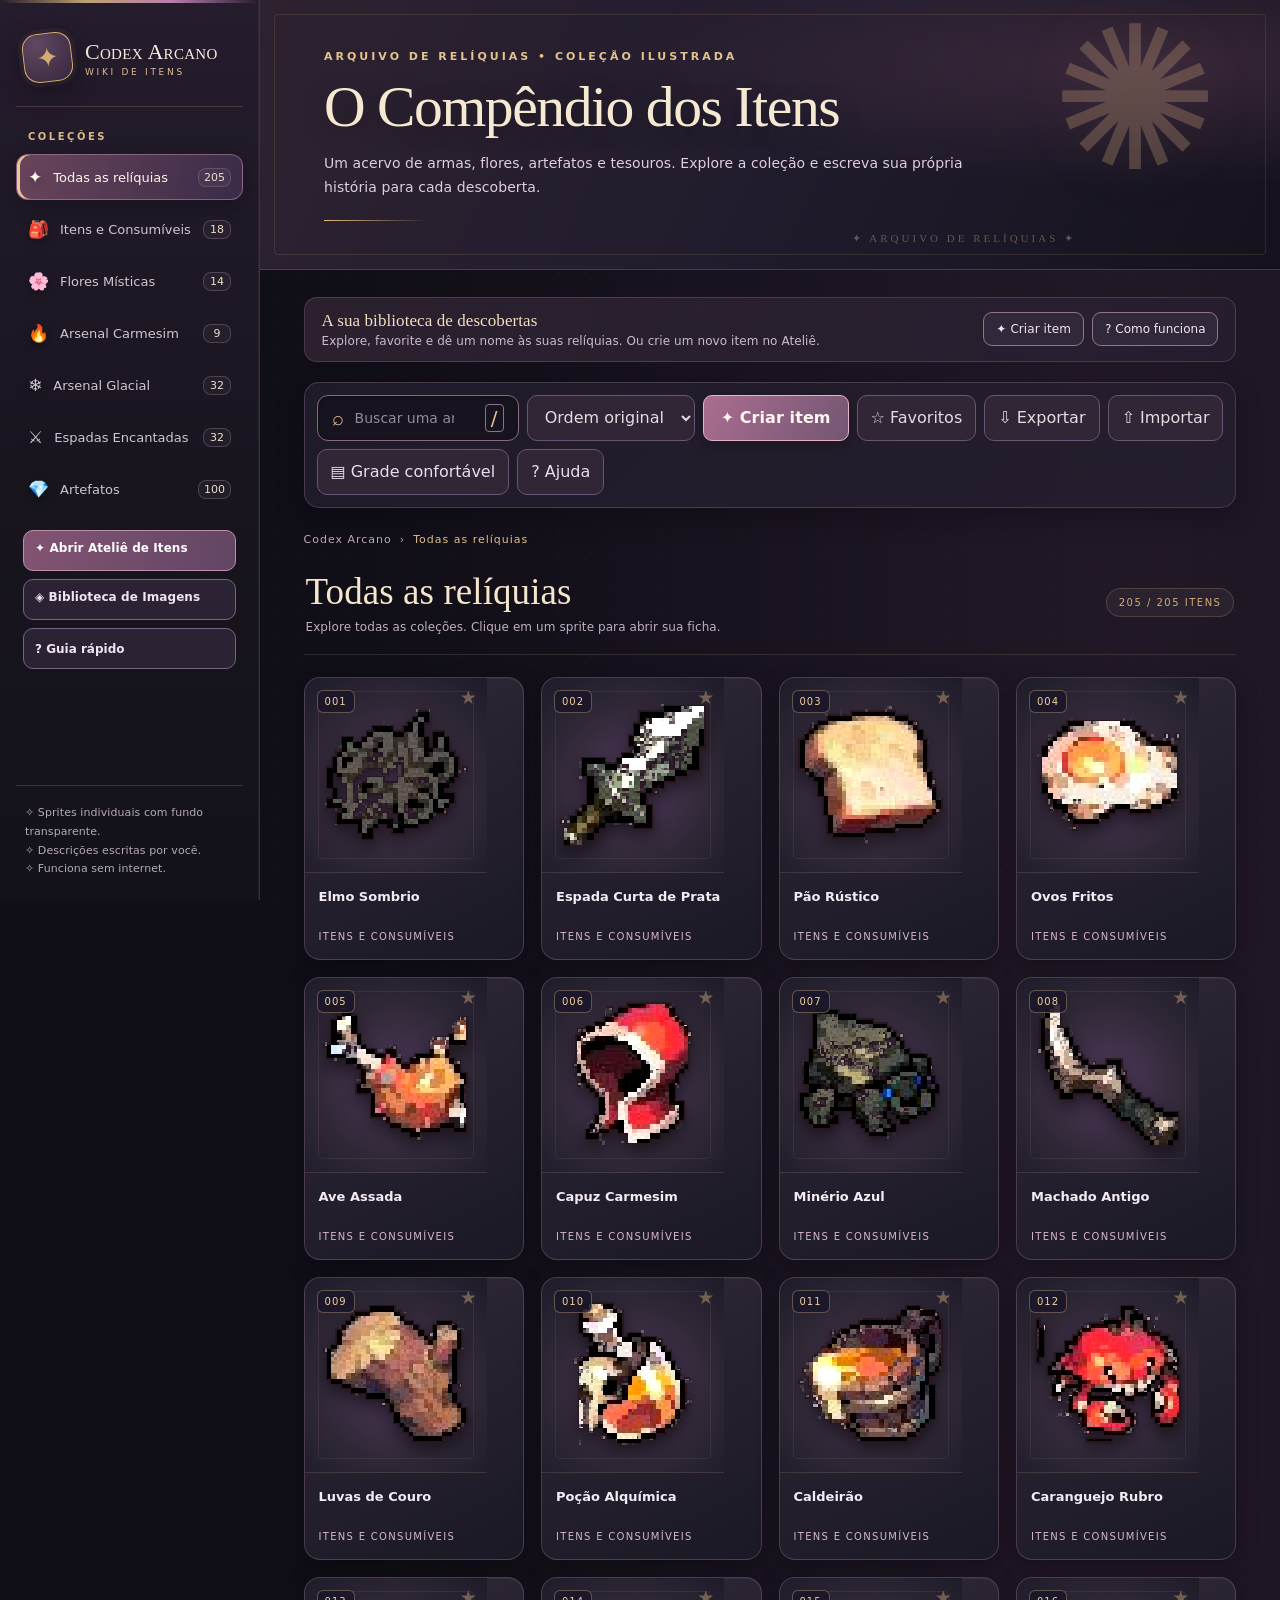
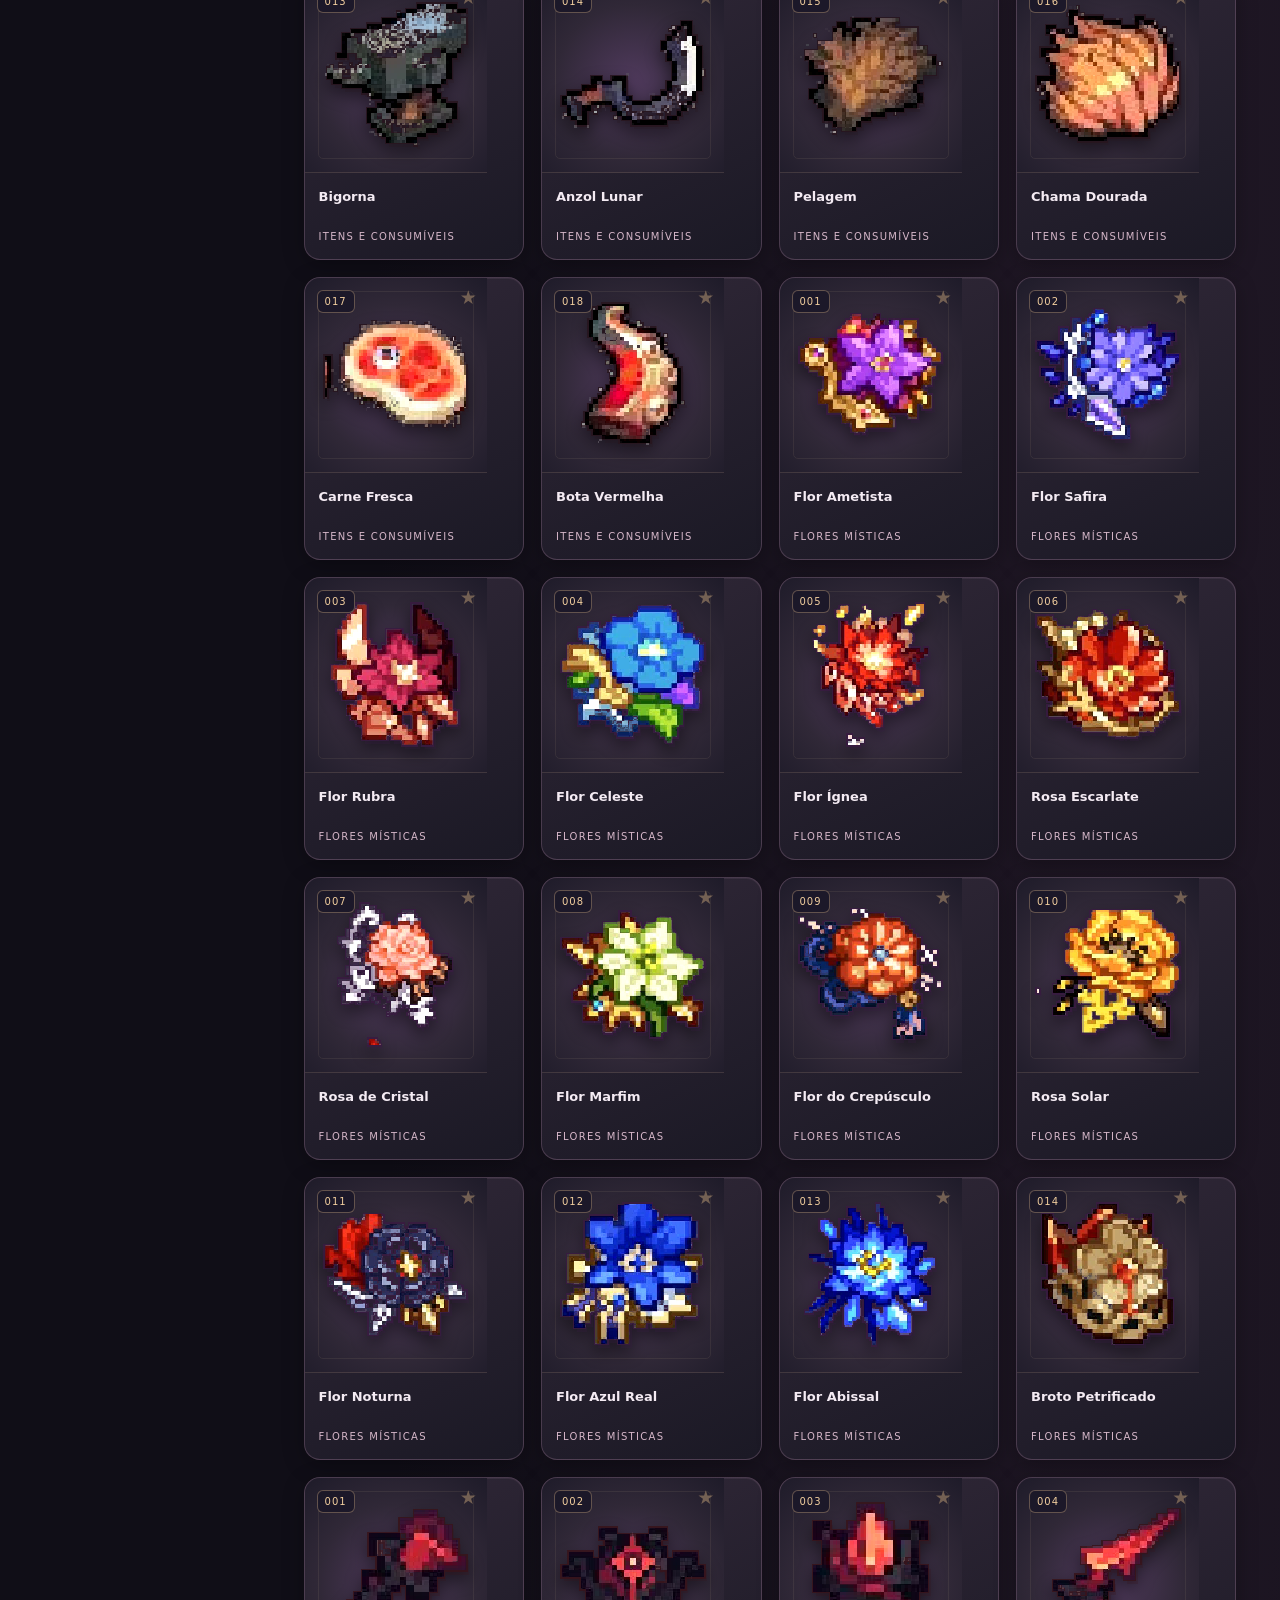
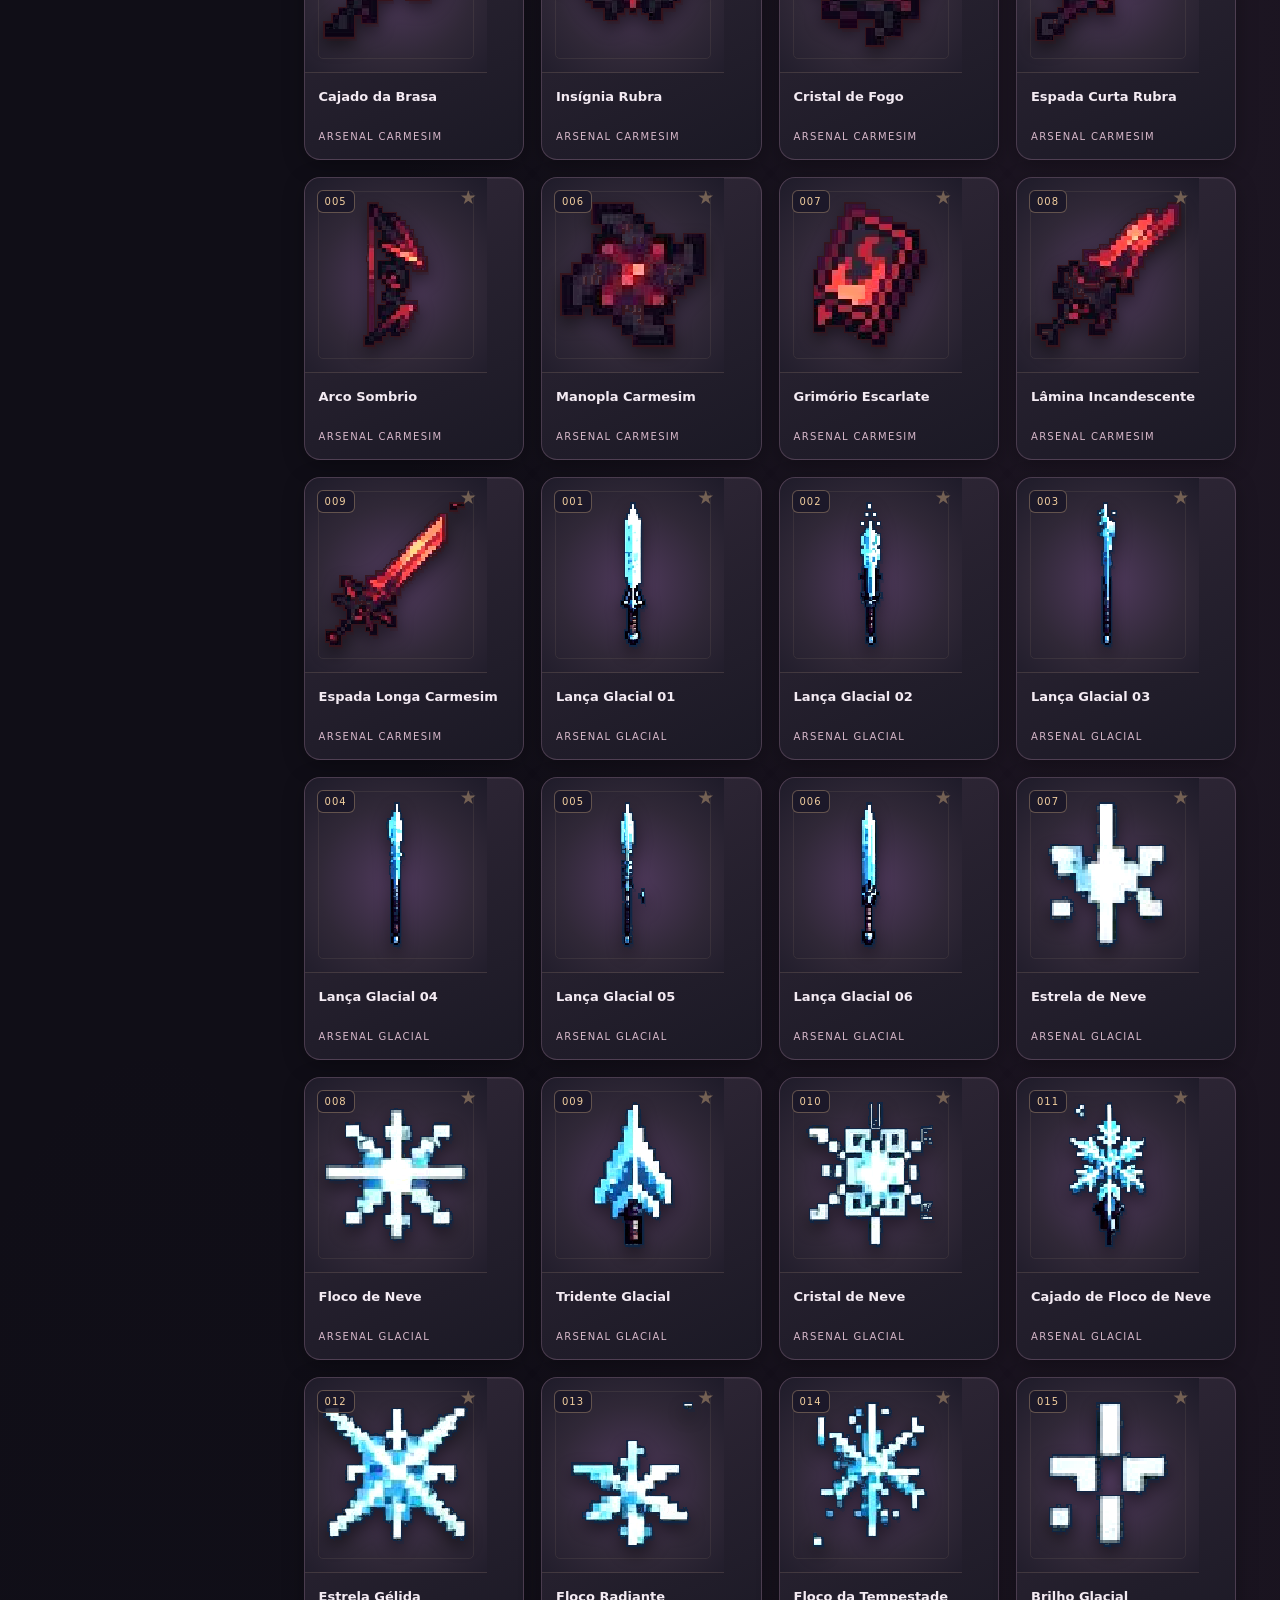
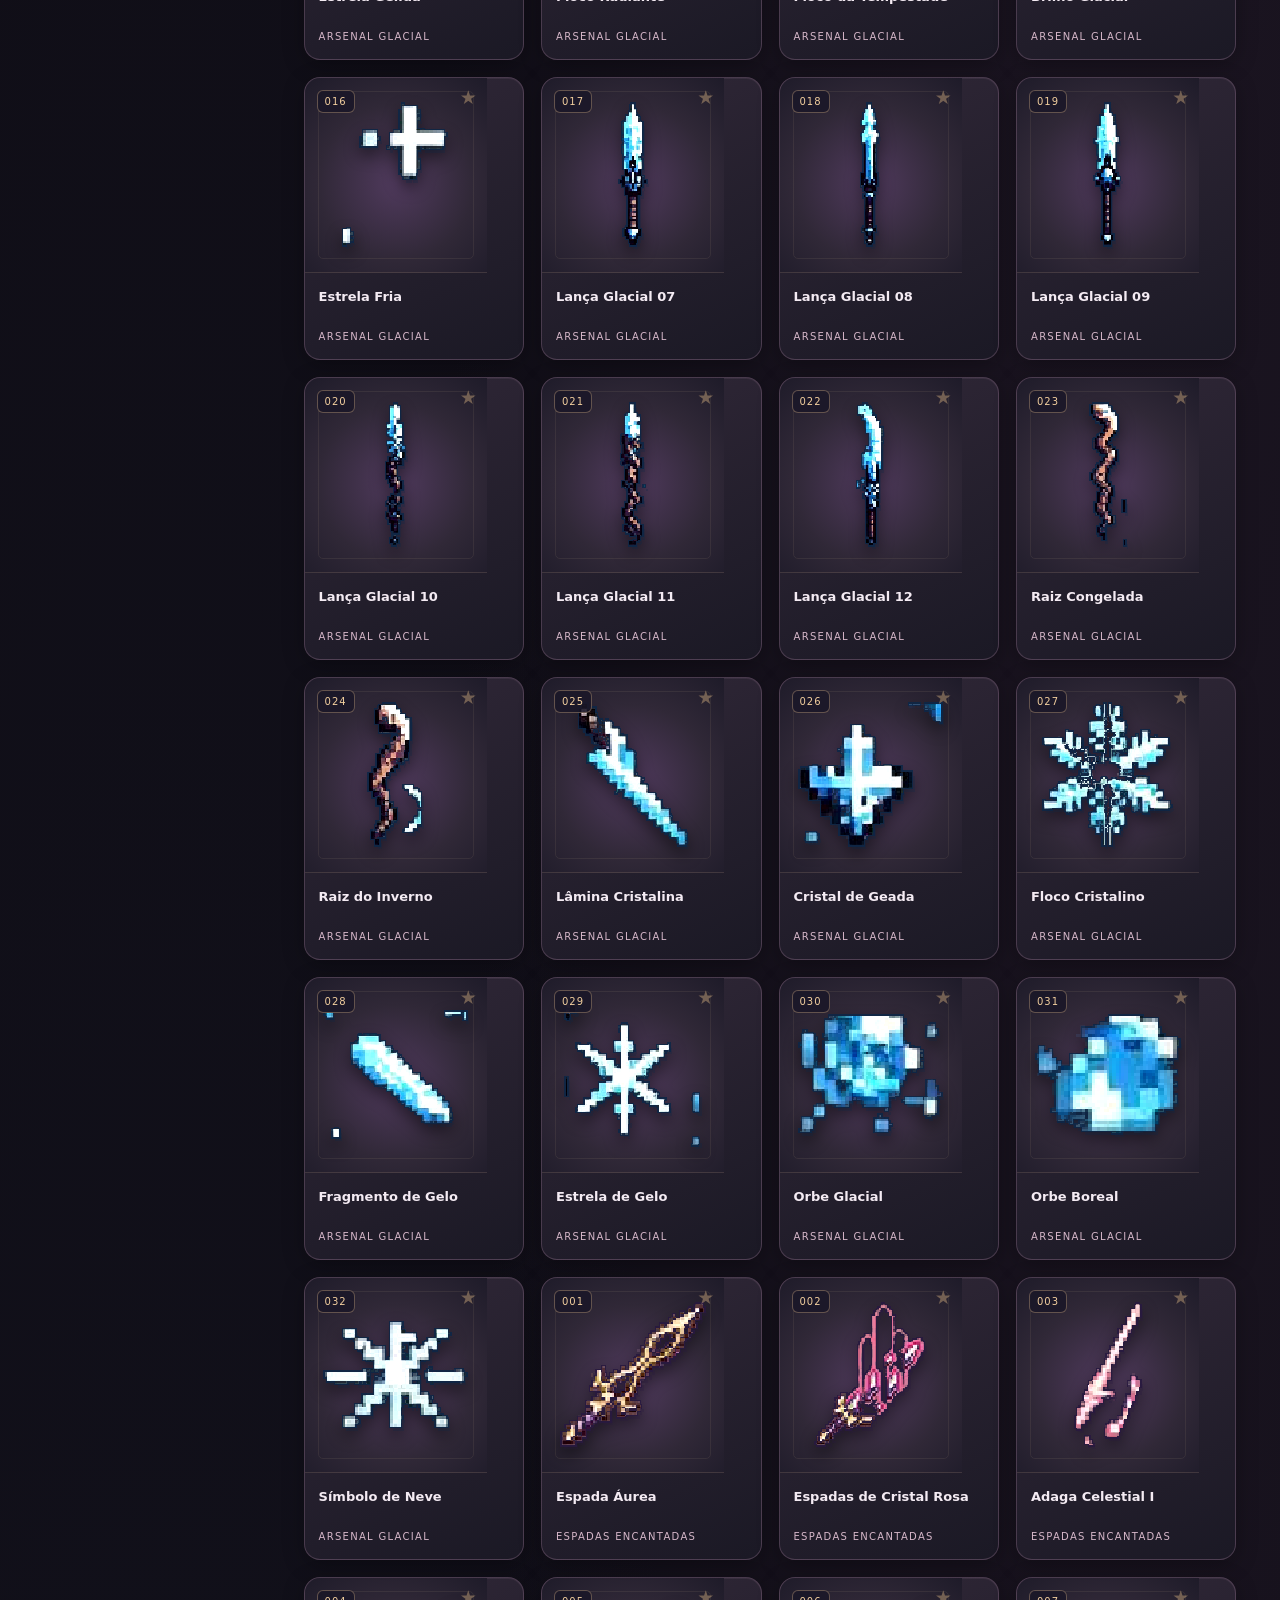
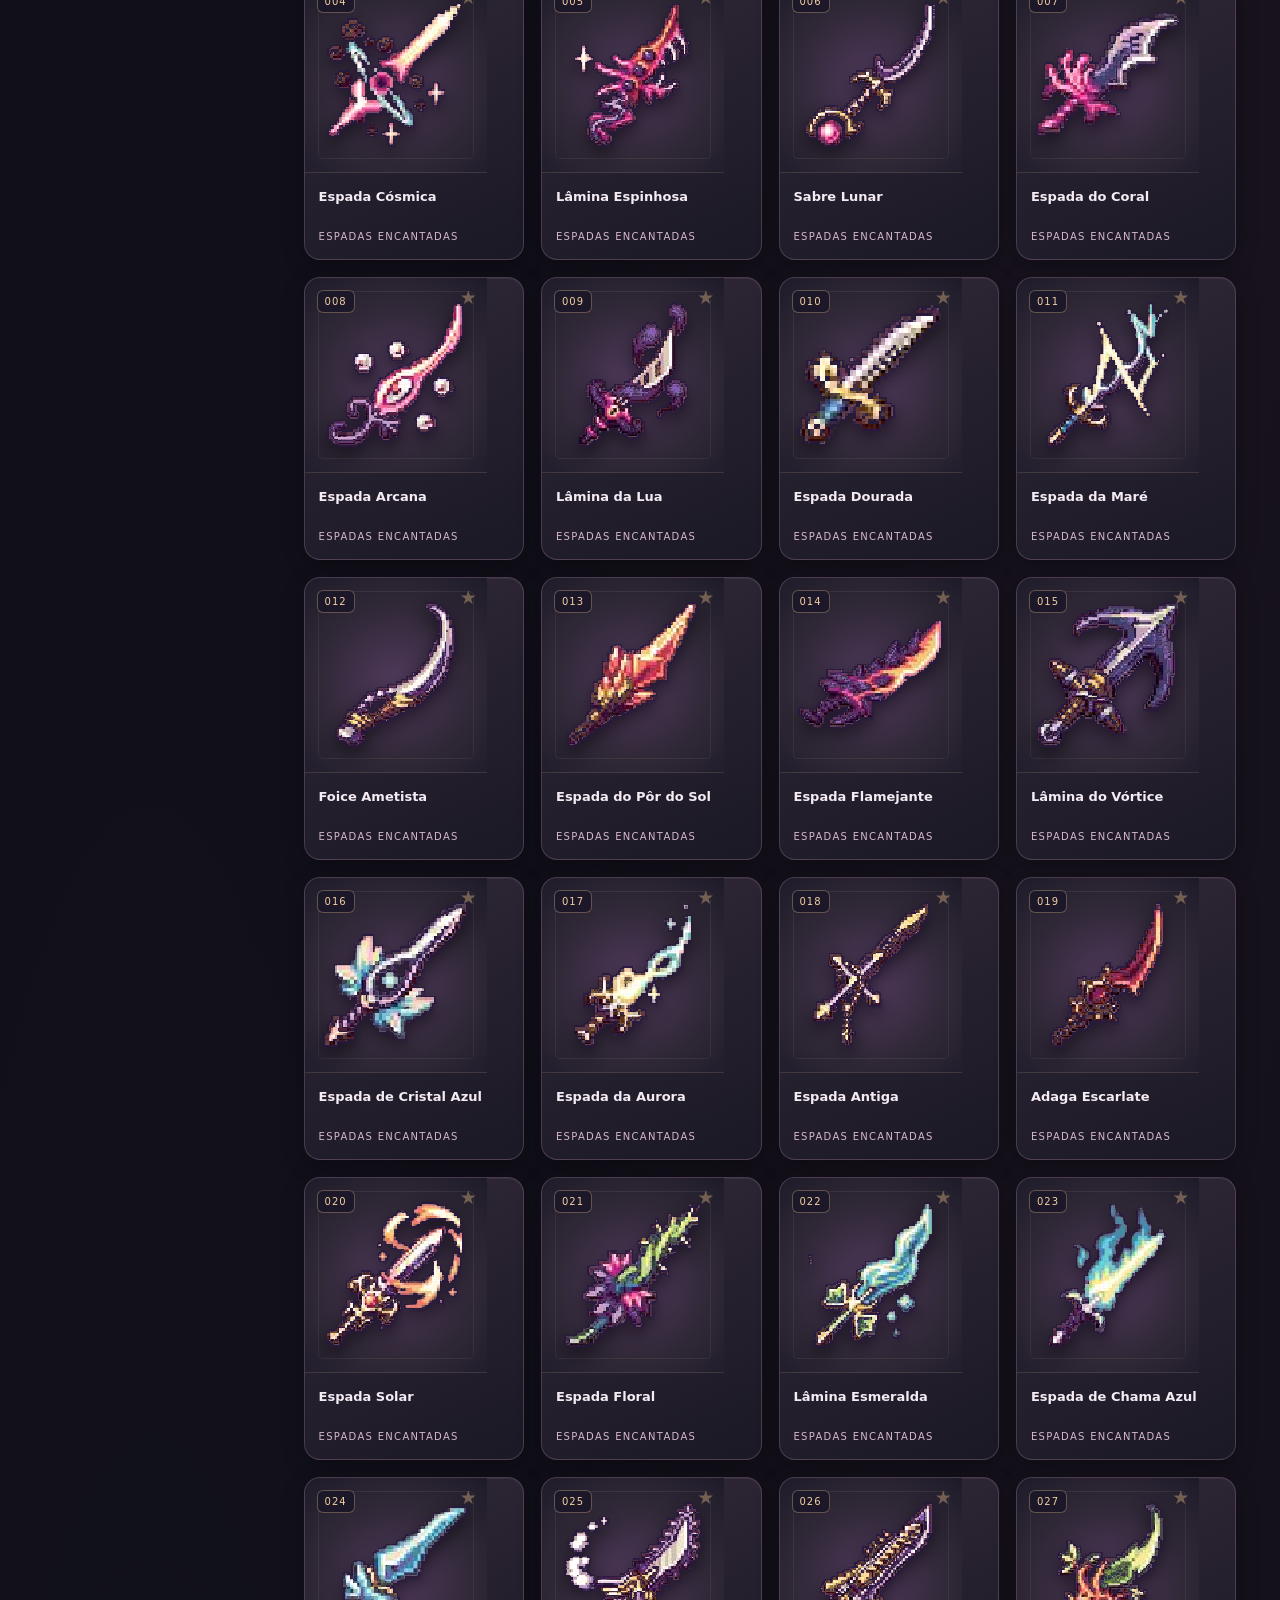
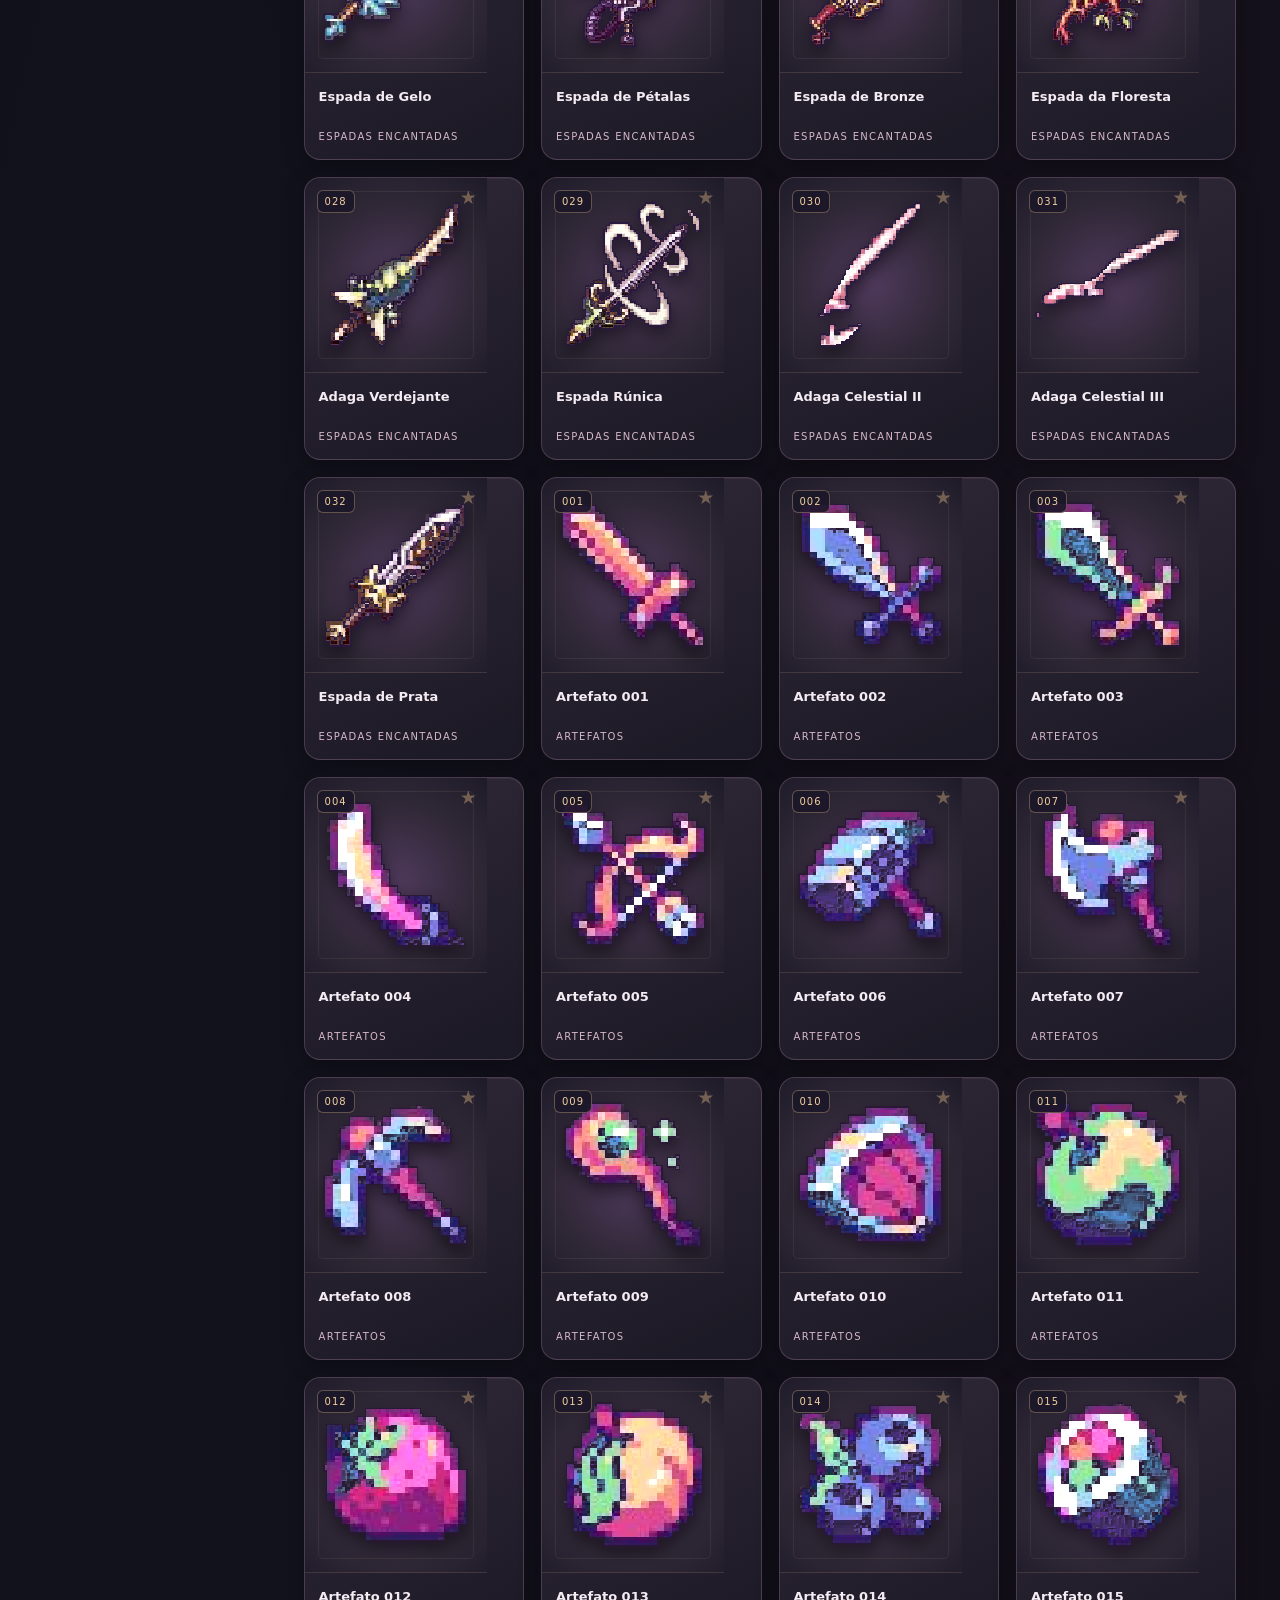
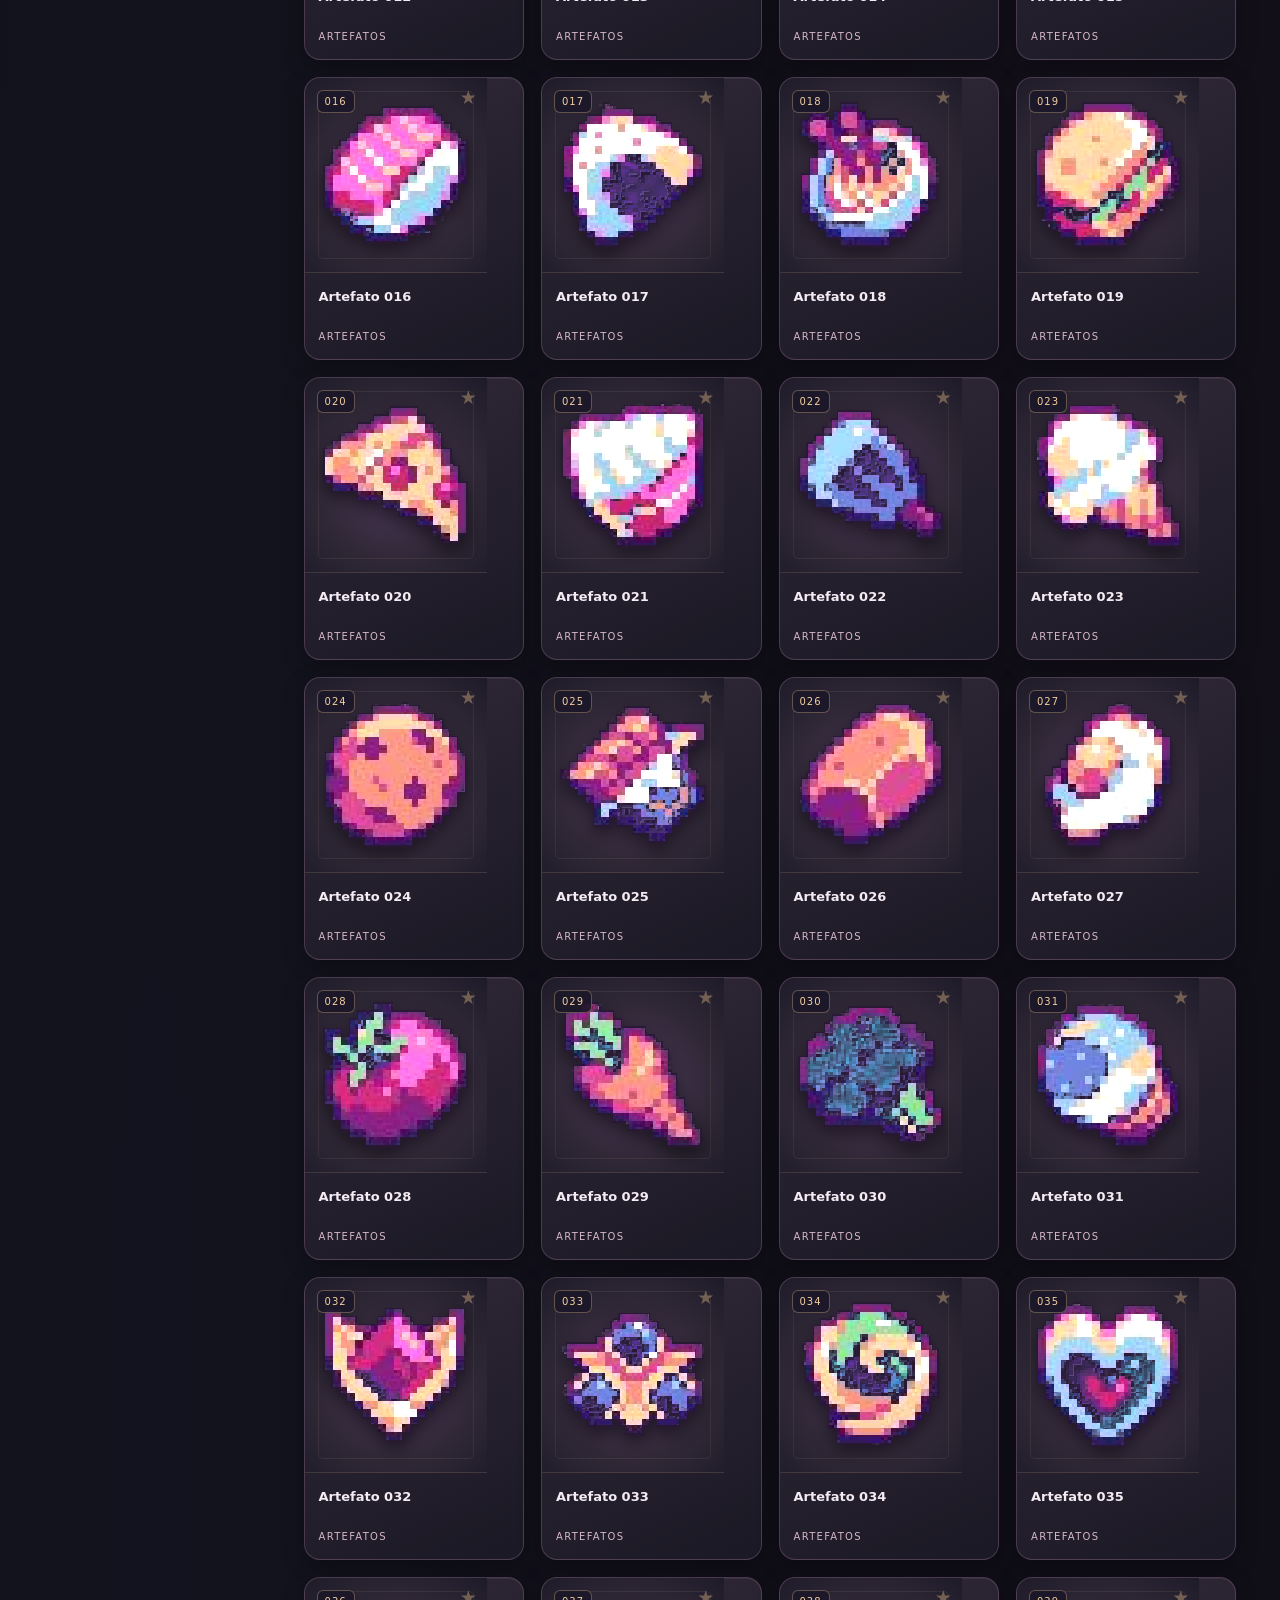
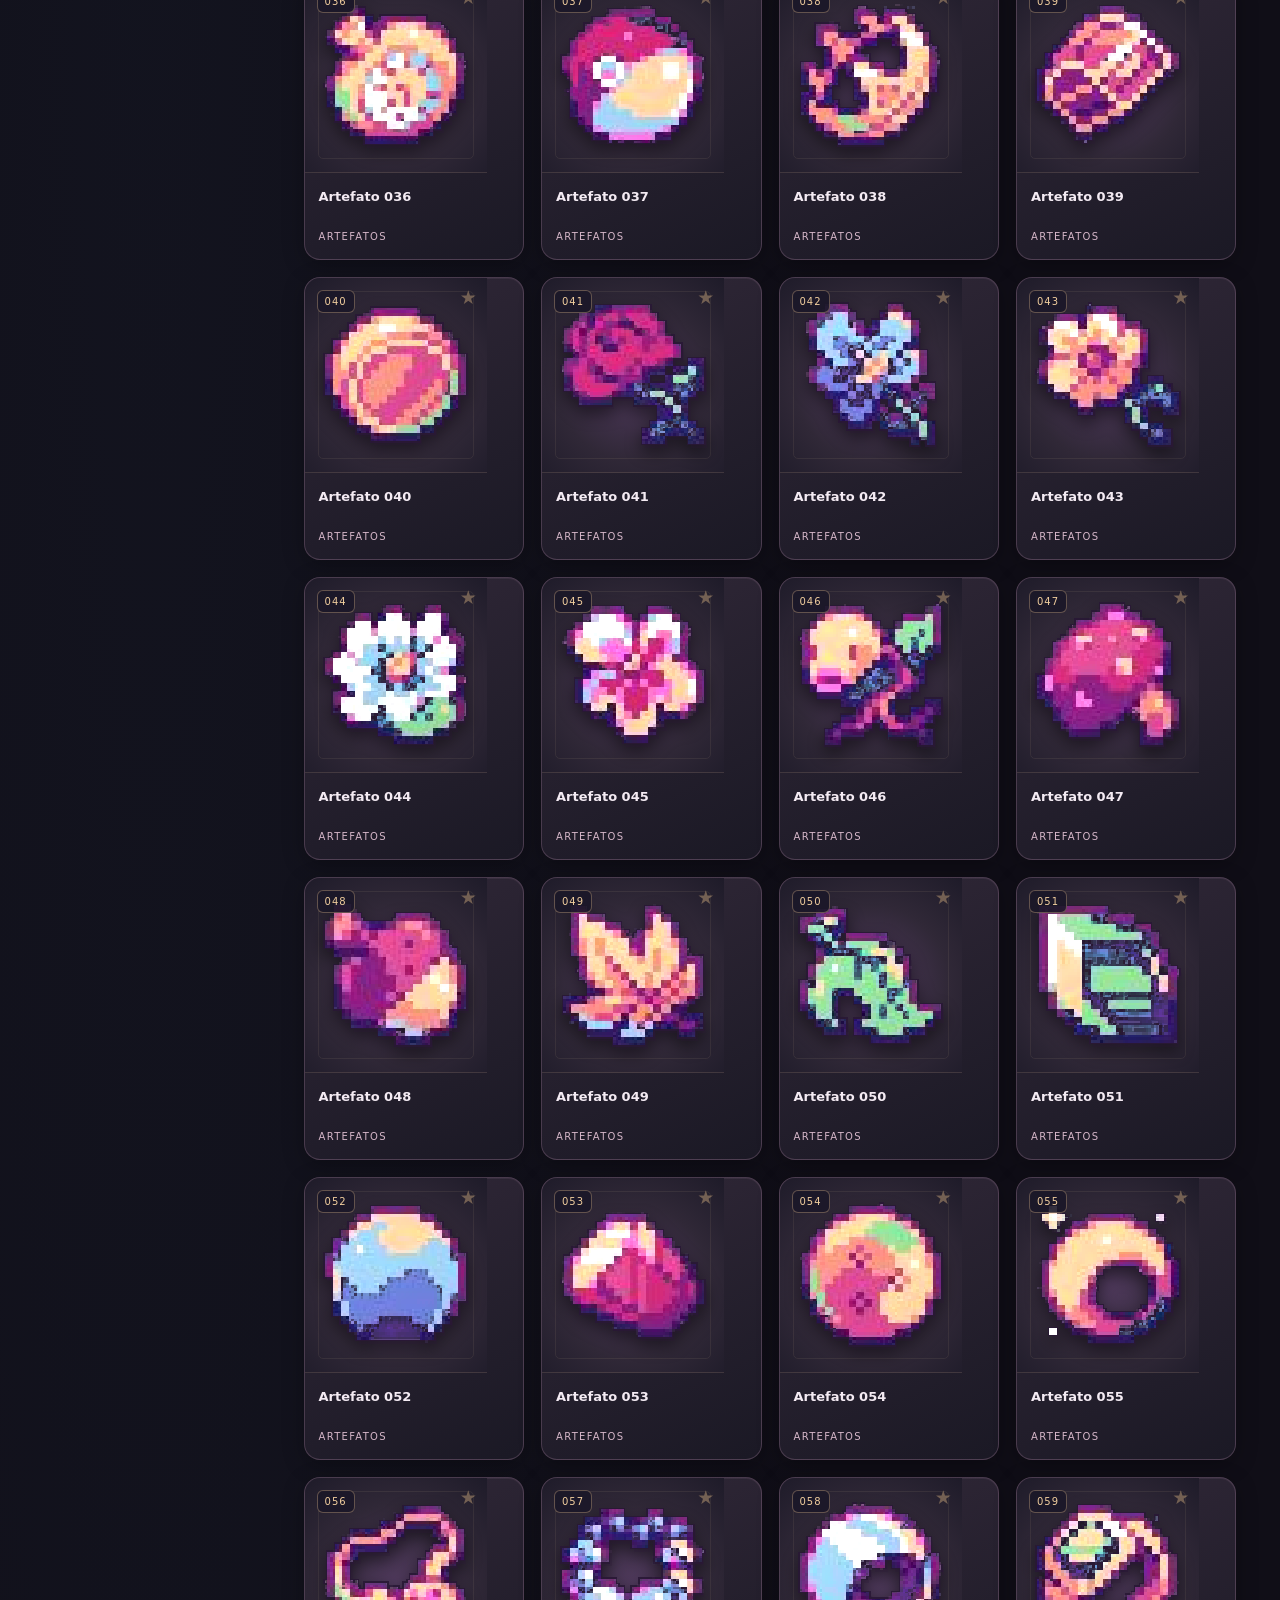
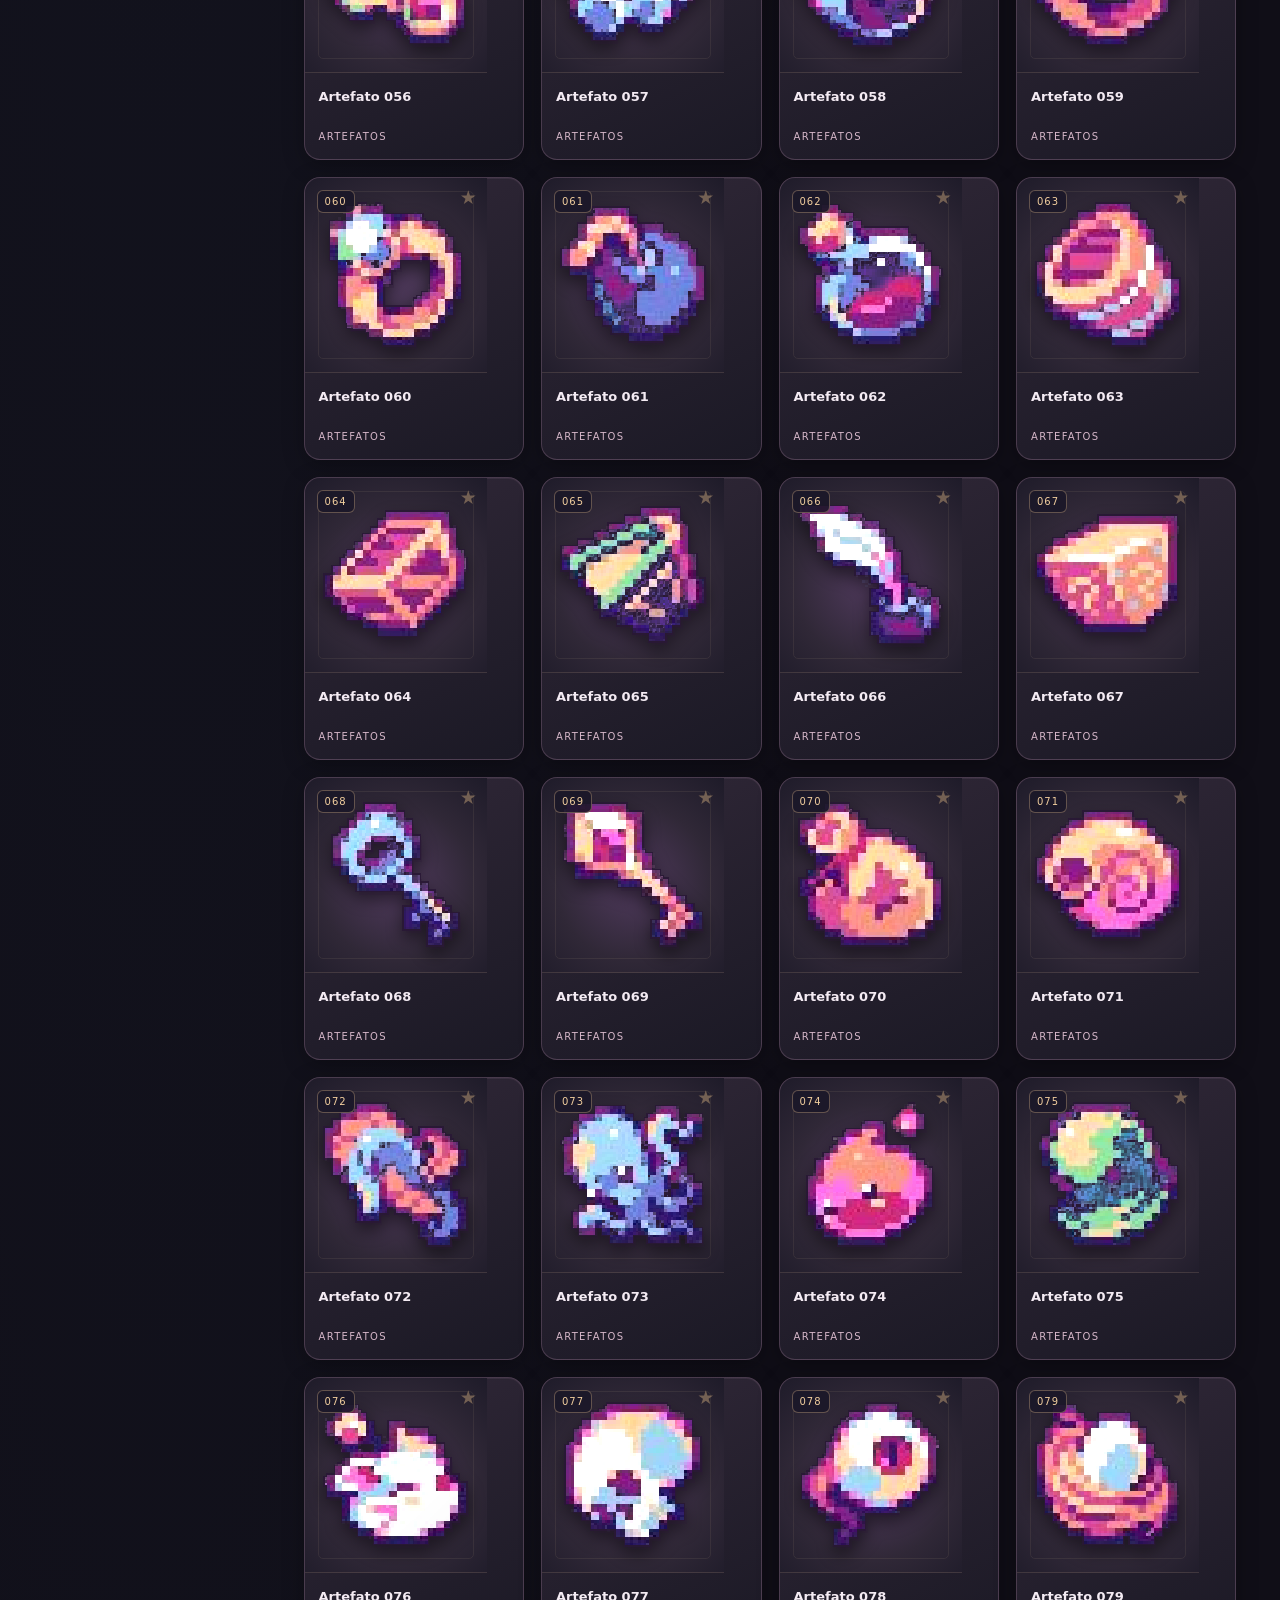
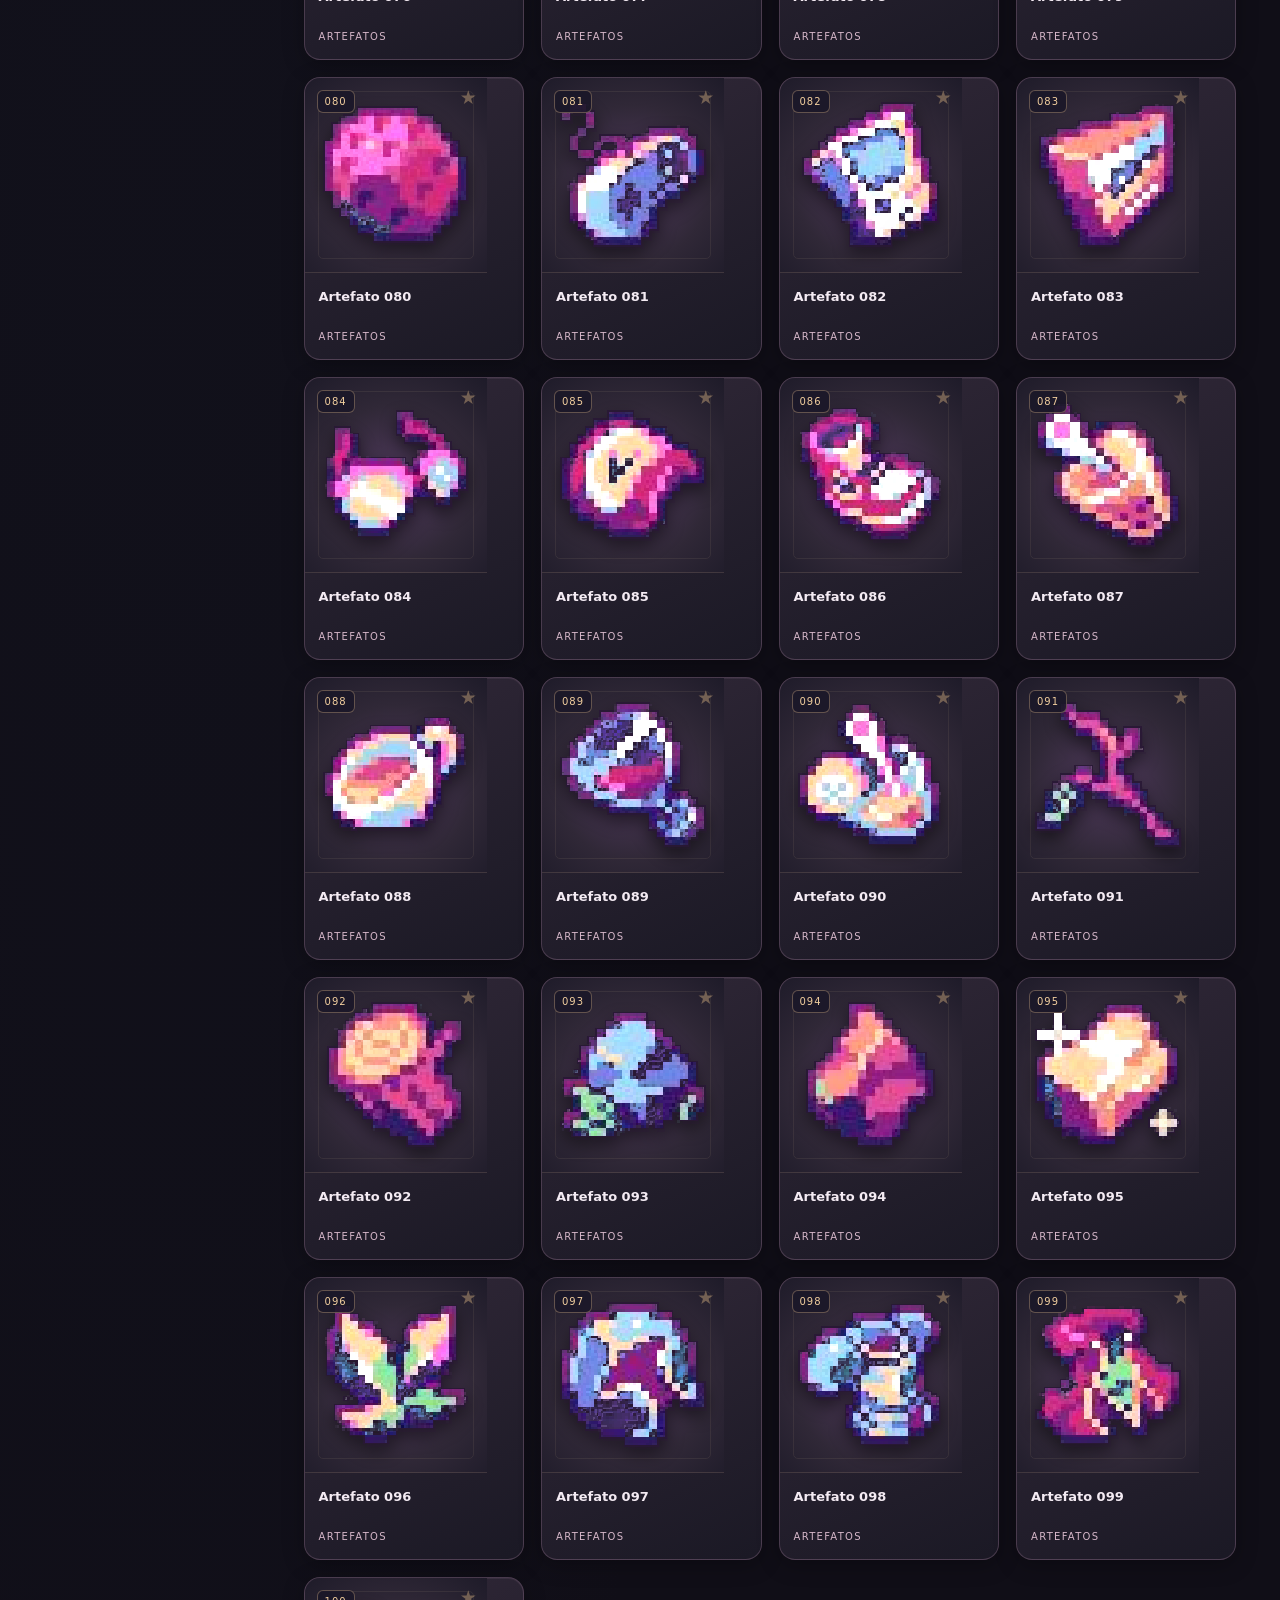
==== commit 12061131: "feat(wiki): load all 205 distinct remastered PNGs; keep original sources available as backup" ====
--- a/index.html
+++ b/index.html
@@ -21,23 +21,7 @@
 <main class="content"><div class="controls"><label class="searchbox" aria-label="Pesquisar"><span>⌕</span><input type="search" id="search" placeholder="Pesquisar itens pelo nome ou número…" autocomplete="off"></label><select class="select" id="sort" aria-label="Ordenar"><option value="order">Ordem original</option><option value="az">Nome A–Z</option><option value="za">Nome Z–A</option></select><button class="action" id="favoritesBtn" title="Mostrar favoritos">☆ Favoritos</button><button class="action" id="exportBtn">⇩ Exportar</button><button class="action" id="importBtn">⇧ Importar</button><input class="importinput" id="importFile" type="file" accept=".json,application/json"></div><div class="heading"><div><h2 id="categoryName">Todas as relíquias</h2><p id="categorySubtitle">Cada imagem é um PNG individual sem fundo.</p></div><div class="counter" id="counter"></div></div><div class="grid" id="grid"></div></main>
 <footer>CODEX ARCANO · WIKI DE ITENS · OS NOMES DOS ITENS PODEM SER EDITADOS</footer></div></div>
 <dialog class="modal" id="modal"><div class="modal-head"><span id="modalId"></span><button id="close" aria-label="Fechar">✕</button></div><div class="modal-grid"><div class="large-art"><div class="visual checker" id="visual"><img id="bigImage" alt="Sprite individual"></div><div class="image-controls"><button class="minor" id="toggleBg">▦ Fundo xadrez</button><button class="minor" id="downloadSprite">⇩ Baixar PNG</button><button class="minor" id="favItem">☆ Favoritar</button></div></div><div class="editor"><span class="eyebrow" id="itemCollection"></span><label for="itemName">Nome do item</label><input id="itemName" maxlength="120"><label for="description">Descrição</label><textarea id="description" placeholder="Escreva aqui a história, habilidades, raridade e outras informações do item…"></textarea><p class="hint">O campo de descrição começa vazio. Alterações são guardadas neste navegador; faça backups usando Exportar.</p><div class="editoractions"><button class="minor" id="cancel">Cancelar</button><button class="primary" id="save">Salvar alterações</button></div></div></div></dialog><div class="toast" id="toast" role="status"></div>
-<script src="assets/data/sprites-01.js"></script>
-<script src="assets/data/sprites-02.js"></script>
-<script src="assets/data/sprites-03.js"></script>
-<script src="assets/data/sprites-04.js"></script>
-<script src="assets/data/sprites-05.js"></script>
-<script src="assets/data/sprites-06.js"></script>
-<script src="assets/data/sprites-07.js"></script>
-<script src="assets/data/sprites-08.js"></script>
-<script src="assets/data/sprites-09.js"></script>
-<script src="assets/data/sprites-10.js"></script>
-<script src="assets/data/sprites-11.js"></script>
-<script src="assets/data/sprites-12.js"></script>
-<script src="assets/data/sprites-13.js"></script>
-<script src="assets/data/sprites-14.js"></script>
-<script src="assets/data/sprites-15.js"></script>
-<script src="assets/data/sprites-16.js"></script>
-<script src="assets/data/sprites-17.js"></script>
+<script src="assets/data/sprites-reworked.js?v=2"></script>
 <script>
 'use strict';
 const ITEMS=[{"id":"g1_001","name":"Elmo Sombrio","group":1,"category":"Itens e Consumíveis","emoji":"🎒","number":1,"image":""},{"id":"g1_002","name":"Espada Curta de Prata","group":1,"category":"Itens e Consumíveis","emoji":"🎒","number":2,"image":""},{"id":"g1_003","name":"Pão Rústico","group":1,"category":"Itens e Consumíveis","emoji":"🎒","number":3,"image":""},{"id":"g1_004","name":"Ovos Fritos","group":1,"category":"Itens e Consumíveis","emoji":"🎒","number":4,"image":""},{"id":"g1_005","name":"Ave Assada","group":1,"category":"Itens e Consumíveis","emoji":"🎒","number":5,"image":""},{"id":"g1_006","name":"Capuz Carmesim","group":1,"category":"Itens e Consumíveis","emoji":"🎒","number":6,"image":""},{"id":"g1_007","name":"Minério Azul","group":1,"category":"Itens e Consumíveis","emoji":"🎒","number":7,"image":""},{"id":"g1_008","name":"Machado Antigo","group":1,"category":"Itens e Consumíveis","emoji":"🎒","number":8,"image":""},{"id":"g1_009","name":"Luvas de Couro","group":1,"category":"Itens e Consumíveis","emoji":"🎒","number":9,"image":""},{"id":"g1_010","name":"Poção Alquímica","group":1,"category":"Itens e Consumíveis","emoji":"🎒","number":10,"image":""},{"id":"g1_011","name":"Caldeirão","group":1,"category":"Itens e Consumíveis","emoji":"🎒","number":11,"image":""},{"id":"g1_012","name":"Caranguejo Rubro","group":1,"category":"Itens e Consumíveis","emoji":"🎒","number":12,"image":""},{"id":"g1_013","name":"Bigorna","group":1,"category":"Itens e Consumíveis","emoji":"🎒","number":13,"image":""},{"id":"g1_014","name":"Anzol Lunar","group":1,"category":"Itens e Consumíveis","emoji":"🎒","number":14,"image":""},{"id":"g1_015","name":"Pelagem","group":1,"category":"Itens e Consumíveis","emoji":"🎒","number":15,"image":""},{"id":"g1_016","name":"Chama Dourada","group":1,"category":"Itens e Consumíveis","emoji":"🎒","number":16,"image":""},{"id":"g1_017","name":"Carne Fresca","group":1,"category":"Itens e Consumíveis","emoji":"🎒","number":17,"image":""},{"id":"g1_018","name":"Bota Vermelha","group":1,"category":"Itens e Consumíveis","emoji":"🎒","number":18,"image":""},{"id":"g2_001","name":"Flor Ametista","group":2,"category":"Flores Místicas","emoji":"🌸","number":1,"image":""},{"id":"g2_002","name":"Flor Safira","group":2,"category":"Flores Místicas","emoji":"🌸","number":2,"image":""},{"id":"g2_003","name":"Flor Rubra","group":2,"category":"Flores Místicas","emoji":"🌸","number":3,"image":""},{"id":"g2_004","name":"Flor Celeste","group":2,"category":"Flores Místicas","emoji":"🌸","number":4,"image":""},{"id":"g2_005","name":"Flor Ígnea","group":2,"category":"Flores Místicas","emoji":"🌸","number":5,"image":""},{"id":"g2_006","name":"Rosa Escarlate","group":2,"category":"Flores Místicas","emoji":"🌸","number":6,"image":""},{"id":"g2_007","name":"Rosa de Cristal","group":2,"category":"Flores Místicas","emoji":"🌸","number":7,"image":""},{"id":"g2_008","name":"Flor Marfim","group":2,"category":"Flores Místicas","emoji":"🌸","number":8,"image":""},{"id":"g2_009","name":"Flor do Crepúsculo","group":2,"category":"Flores Místicas","emoji":"🌸","number":9,"image":""},{"id":"g2_010","name":"Rosa Solar","group":2,"category":"Flores Místicas","emoji":"🌸","number":10,"image":""},{"id":"g2_011","name":"Flor Noturna","group":2,"category":"Flores Místicas","emoji":"🌸","number":11,"image":""},{"id":"g2_012","name":"Flor Azul Real","group":2,"category":"Flores Místicas","emoji":"🌸","number":12,"image":""},{"id":"g2_013","name":"Flor Abissal","group":2,"category":"Flores Místicas","emoji":"🌸","number":13,"image":""},{"id":"g2_014","name":"Broto Petrificado","group":2,"category":"Flores Místicas","emoji":"🌸","number":14,"image":""},{"id":"g3_001","name":"Cajado da Brasa","group":3,"category":"Arsenal Carmesim","emoji":"🔥","number":1,"image":""},{"id":"g3_002","name":"Insígnia Rubra","group":3,"category":"Arsenal Carmesim","emoji":"🔥","number":2,"image":""},{"id":"g3_003","name":"Cristal de Fogo","group":3,"category":"Arsenal Carmesim","emoji":"🔥","number":3,"image":""},{"id":"g3_004","name":"Espada Curta Rubra","group":3,"category":"Arsenal Carmesim","emoji":"🔥","number":4,"image":""},{"id":"g3_005","name":"Arco Sombrio","group":3,"category":"Arsenal Carmesim","emoji":"🔥","number":5,"image":""},{"id":"g3_006","name":"Manopla Carmesim","group":3,"category":"Arsenal Carmesim","emoji":"🔥","number":6,"image":""},{"id":"g3_007","name":"Grimório Escarlate","group":3,"category":"Arsenal Carmesim","emoji":"🔥","number":7,"image":""},{"id":"g3_008","name":"Lâmina Incandescente","group":3,"category":"Arsenal Carmesim","emoji":"🔥","number":8,"image":""},{"id":"g3_009","name":"Espada Longa Carmesim","group":3,"category":"Arsenal Carmesim","emoji":"🔥","number":9,"image":""},{"id":"g4_001","name":"Lança Glacial 01","group":4,"category":"Arsenal Glacial","emoji":"❄️","number":1,"image":""},{"id":"g4_002","name":"Lança Glacial 02","group":4,"category":"Arsenal Glacial","emoji":"❄️","number":2,"image":""},{"id":"g4_003","name":"Lança Glacial 03","group":4,"category":"Arsenal Glacial","emoji":"❄️","number":3,"image":""},{"id":"g4_004","name":"Lança Glacial 04","group":4,"category":"Arsenal Glacial","emoji":"❄️","number":4,"image":""},{"id":"g4_005","name":"Lança Glacial 05","group":4,"category":"Arsenal Glacial","emoji":"❄️","number":5,"image":""},{"id":"g4_006","name":"Lança Glacial 06","group":4,"category":"Arsenal Glacial","emoji":"❄️","number":6,"image":""},{"id":"g4_007","name":"Estrela de Neve","group":4,"category":"Arsenal Glacial","emoji":"❄️","number":7,"image":""},{"id":"g4_008","name":"Floco de Neve","group":4,"category":"Arsenal Glacial","emoji":"❄️","number":8,"image":""},{"id":"g4_009","name":"Tridente Glacial","group":4,"category":"Arsenal Glacial","emoji":"❄️","number":9,"image":""},{"id":"g4_010","name":"Cristal de Neve","group":4,"category":"Arsenal Glacial","emoji":"❄️","number":10,"image":""},{"id":"g4_011","name":"Cajado de Floco de Neve","group":4,"category":"Arsenal Glacial","emoji":"❄️","number":11,"image":""},{"id":"g4_012","name":"Estrela Gélida","group":4,"category":"Arsenal Glacial","emoji":"❄️","number":12,"image":""},{"id":"g4_013","name":"Floco Radiante","group":4,"category":"Arsenal Glacial","emoji":"❄️","number":13,"image":""},{"id":"g4_014","name":"Floco da Tempestade","group":4,"category":"Arsenal Glacial","emoji":"❄️","number":14,"image":""},{"id":"g4_015","name":"Brilho Glacial","group":4,"category":"Arsenal Glacial","emoji":"❄️","number":15,"image":""},{"id":"g4_016","name":"Estrela Fria","group":4,"category":"Arsenal Glacial","emoji":"❄️","number":16,"image":""},{"id":"g4_017","name":"Lança Glacial 07","group":4,"category":"Arsenal Glacial","emoji":"❄️","number":17,"image":""},{"id":"g4_018","name":"Lança Glacial 08","group":4,"category":"Arsenal Glacial","emoji":"❄️","number":18,"image":""},{"id":"g4_019","name":"Lança Glacial 09","group":4,"category":"Arsenal Glacial","emoji":"❄️","number":19,"image":""},{"id":"g4_020","name":"Lança Glacial 10","group":4,"category":"Arsenal Glacial","emoji":"❄️","number":20,"image":""},{"id":"g4_021","name":"Lança Glacial 11","group":4,"category":"Arsenal Glacial","emoji":"❄️","number":21,"image":""},{"id":"g4_022","name":"Lança Glacial 12","group":4,"category":"Arsenal Glacial","emoji":"❄️","number":22,"image":""},{"id":"g4_023","name":"Raiz Congelada","group":4,"category":"Arsenal Glacial","emoji":"❄️","number":23,"image":""},{"id":"g4_024","name":"Raiz do Inverno","group":4,"category":"Arsenal Glacial","emoji":"❄️","number":24,"image":""},{"id":"g4_025","name":"Lâmina Cristalina","group":4,"category":"Arsenal Glacial","emoji":"❄️","number":25,"image":""},{"id":"g4_026","name":"Cristal de Geada","group":4,"category":"Arsenal Glacial","emoji":"❄️","number":26,"image":""},{"id":"g4_027","name":"Floco Cristalino","group":4,"category":"Arsenal Glacial","emoji":"❄️","number":27,"image":""},{"id":"g4_028","name":"Fragmento de Gelo","group":4,"category":"Arsenal Glacial","emoji":"❄️","number":28,"image":""},{"id":"g4_029","name":"Estrela de Gelo","group":4,"category":"Arsenal Glacial","emoji":"❄️","number":29,"image":""},{"id":"g4_030","name":"Orbe Glacial","group":4,"category":"Arsenal Glacial","emoji":"❄️","number":30,"image":""},{"id":"g4_031","name":"Orbe Boreal","group":4,"category":"Arsenal Glacial","emoji":"❄️","number":31,"image":""},{"id":"g4_032","name":"Símbolo de Neve","group":4,"category":"Arsenal Glacial","emoji":"❄️","number":32,"image":""},{"id":"g5_001","name":"Espada Áurea","group":5,"category":"Espadas Encantadas","emoji":"⚔️","number":1,"image":""},{"id":"g5_002","name":"Espadas de Cristal Rosa","group":5,"category":"Espadas Encantadas","emoji":"⚔️","number":2,"image":""},{"id":"g5_003","name":"Adaga Celestial I","group":5,"category":"Espadas Encantadas","emoji":"⚔️","number":3,"image":""},{"id":"g5_004","name":"Espada Cósmica","group":5,"category":"Espadas Encantadas","emoji":"⚔️","number":4,"image":""},{"id":"g5_005","name":"Lâmina Espinhosa","group":5,"category":"Espadas Encantadas","emoji":"⚔️","number":5,"image":""},{"id":"g5_006","name":"Sabre Lunar","group":5,"category":"Espadas Encantadas","emoji":"⚔️","number":6,"image":""},{"id":"g5_007","name":"Espada do Coral","group":5,"category":"Espadas Encantadas","emoji":"⚔️","number":7,"image":""},{"id":"g5_008","name":"Espada Arcana","group":5,"category":"Espadas Encantadas","emoji":"⚔️","number":8,"image":""},{"id":"g5_009","name":"Lâmina da Lua","group":5,"category":"Espadas Encantadas","emoji":"⚔️","number":9,"image":""},{"id":"g5_010","name":"Espada Dourada","group":5,"category":"Espadas Encantadas","emoji":"⚔️","number":10,"image":""},{"id":"g5_011","name":"Espada da Maré","group":5,"category":"Espadas Encantadas","emoji":"⚔️","number":11,"image":""},{"id":"g5_012","name":"Foice Ametista","group":5,"category":"Espadas Encantadas","emoji":"⚔️","number":12,"image":""},{"id":"g5_013","name":"Espada do Pôr do Sol","group":5,"category":"Espadas Encantadas","emoji":"⚔️","number":13,"image":""},{"id":"g5_014","name":"Espada Flamejante","group":5,"category":"Espadas Encantadas","emoji":"⚔️","number":14,"image":""},{"id":"g5_015","name":"Lâmina do Vórtice","group":5,"category":"Espadas Encantadas","emoji":"⚔️","number":15,"image":""},{"id":"g5_016","name":"Espada de Cristal Azul","group":5,"category":"Espadas Encantadas","emoji":"⚔️","number":16,"image":""},{"id":"g5_017","name":"Espada da Aurora","group":5,"category":"Espadas Encantadas","emoji":"⚔️","number":17,"image":""},{"id":"g5_018","name":"Espada Antiga","group":5,"category":"Espadas Encantadas","emoji":"⚔️","number":18,"image":""},{"id":"g5_019","name":"Adaga Escarlate","group":5,"category":"Espadas Encantadas","emoji":"⚔️","number":19,"image":""},{"id":"g5_020","name":"Espada Solar","group":5,"category":"Espadas Encantadas","emoji":"⚔️","number":20,"image":""},{"id":"g5_021","name":"Espada Floral","group":5,"category":"Espadas Encantadas","emoji":"⚔️","number":21,"image":""},{"id":"g5_022","name":"Lâmina Esmeralda","group":5,"category":"Espadas Encantadas","emoji":"⚔️","number":22,"image":""},{"id":"g5_023","name":"Espada de Chama Azul","group":5,"category":"Espadas Encantadas","emoji":"⚔️","number":23,"image":""},{"id":"g5_024","name":"Espada de Gelo","group":5,"category":"Espadas Encantadas","emoji":"⚔️","number":24,"image":""},{"id":"g5_025","name":"Espada de Pétalas","group":5,"category":"Espadas Encantadas","emoji":"⚔️","number":25,"image":""},{"id":"g5_026","name":"Espada de Bronze","group":5,"category":"Espadas Encantadas","emoji":"⚔️","number":26,"image":""},{"id":"g5_027","name":"Espada da Floresta","group":5,"category":"Espadas Encantadas","emoji":"⚔️","number":27,"image":""},{"id":"g5_028","name":"Adaga Verdejante","group":5,"category":"Espadas Encantadas","emoji":"⚔️","number":28,"image":""},{"id":"g5_029","name":"Espada Rúnica","group":5,"category":"Espadas Encantadas","emoji":"⚔️","number":29,"image":""},{"id":"g5_030","name":"Adaga Celestial II","group":5,"category":"Espadas Encantadas","emoji":"⚔️","number":30,"image":""},{"id":"g5_031","name":"Adaga Celestial III","group":5,"category":"Espadas Encantadas","emoji":"⚔️","number":31,"image":""},{"id":"g5_032","name":"Espada de Prata","group":5,"category":"Espadas Encantadas","emoji":"⚔️","number":32,"image":""},{"id":"g6_001","name":"Artefato 001","group":6,"category":"Artefatos","emoji":"💎","number":1,"image":""},{"id":"g6_002","name":"Artefato 002","group":6,"category":"Artefatos","emoji":"💎","number":2,"image":""},{"id":"g6_003","name":"Artefato 003","group":6,"category":"Artefatos","emoji":"💎","number":3,"image":""},{"id":"g6_004","name":"Artefato 004","group":6,"category":"Artefatos","emoji":"💎","number":4,"image":""},{"id":"g6_005","name":"Artefato 005","group":6,"category":"Artefatos","emoji":"💎","number":5,"image":""},{"id":"g6_006","name":"Artefato 006","group":6,"category":"Artefatos","emoji":"💎","number":6,"image":""},{"id":"g6_007","name":"Artefato 007","group":6,"category":"Artefatos","emoji":"💎","number":7,"image":""},{"id":"g6_008","name":"Artefato 008","group":6,"category":"Artefatos","emoji":"💎","number":8,"image":""},{"id":"g6_009","name":"Artefato 009","group":6,"category":"Artefatos","emoji":"💎","number":9,"image":""},{"id":"g6_010","name":"Artefato 010","group":6,"category":"Artefatos","emoji":"💎","number":10,"image":""},{"id":"g6_011","name":"Artefato 011","group":6,"category":"Artefatos","emoji":"💎","number":11,"image":""},{"id":"g6_012","name":"Artefato 012","group":6,"category":"Artefatos","emoji":"💎","number":12,"image":""},{"id":"g6_013","name":"Artefato 013","group":6,"category":"Artefatos","emoji":"💎","number":13,"image":""},{"id":"g6_014","name":"Artefato 014","group":6,"category":"Artefatos","emoji":"💎","number":14,"image":""},{"id":"g6_015","name":"Artefato 015","group":6,"category":"Artefatos","emoji":"💎","number":15,"image":""},{"id":"g6_016","name":"Artefato 016","group":6,"category":"Artefatos","emoji":"💎","number":16,"image":""},{"id":"g6_017","name":"Artefato 017","group":6,"category":"Artefatos","emoji":"💎","number":17,"image":""},{"id":"g6_018","name":"Artefato 018","group":6,"category":"Artefatos","emoji":"💎","number":18,"image":""},{"id":"g6_019","name":"Artefato 019","group":6,"category":"Artefatos","emoji":"💎","number":19,"image":""},{"id":"g6_020","name":"Artefato 020","group":6,"category":"Artefatos","emoji":"💎","number":20,"image":""},{"id":"g6_021","name":"Artefato 021","group":6,"category":"Artefatos","emoji":"💎","number":21,"image":""},{"id":"g6_022","name":"Artefato 022","group":6,"category":"Artefatos","emoji":"💎","number":22,"image":""},{"id":"g6_023","name":"Artefato 023","group":6,"category":"Artefatos","emoji":"💎","number":23,"image":""},{"id":"g6_024","name":"Artefato 024","group":6,"category":"Artefatos","emoji":"💎","number":24,"image":""},{"id":"g6_025","name":"Artefato 025","group":6,"category":"Artefatos","emoji":"💎","number":25,"image":""},{"id":"g6_026","name":"Artefato 026","group":6,"category":"Artefatos","emoji":"💎","number":26,"image":""},{"id":"g6_027","name":"Artefato 027","group":6,"category":"Artefatos","emoji":"💎","number":27,"image":""},{"id":"g6_028","name":"Artefato 028","group":6,"category":"Artefatos","emoji":"💎","number":28,"image":""},{"id":"g6_029","name":"Artefato 029","group":6,"category":"Artefatos","emoji":"💎","number":29,"image":""},{"id":"g6_030","name":"Artefato 030","group":6,"category":"Artefatos","emoji":"💎","number":30,"image":""},{"id":"g6_031","name":"Artefato 031","group":6,"category":"Artefatos","emoji":"💎","number":31,"image":""},{"id":"g6_032","name":"Artefato 032","group":6,"category":"Artefatos","emoji":"💎","number":32,"image":""},{"id":"g6_033","name":"Artefato 033","group":6,"category":"Artefatos","emoji":"💎","number":33,"image":""},{"id":"g6_034","name":"Artefato 034","group":6,"category":"Artefatos","emoji":"💎","number":34,"image":""},{"id":"g6_035","name":"Artefato 035","group":6,"category":"Artefatos","emoji":"💎","number":35,"image":""},{"id":"g6_036","name":"Artefato 036","group":6,"category":"Artefatos","emoji":"💎","number":36,"image":""},{"id":"g6_037","name":"Artefato 037","group":6,"category":"Artefatos","emoji":"💎","number":37,"image":""},{"id":"g6_038","name":"Artefato 038","group":6,"category":"Artefatos","emoji":"💎","number":38,"image":""},{"id":"g6_039","name":"Artefato 039","group":6,"category":"Artefatos","emoji":"💎","number":39,"image":""},{"id":"g6_040","name":"Artefato 040","group":6,"category":"Artefatos","emoji":"💎","number":40,"image":""},{"id":"g6_041","name":"Artefato 041","group":6,"category":"Artefatos","emoji":"💎","number":41,"image":""},{"id":"g6_042","name":"Artefato 042","group":6,"category":"Artefatos","emoji":"💎","number":42,"image":""},{"id":"g6_043","name":"Artefato 043","group":6,"category":"Artefatos","emoji":"💎","number":43,"image":""},{"id":"g6_044","name":"Artefato 044","group":6,"category":"Artefatos","emoji":"💎","number":44,"image":""},{"id":"g6_045","name":"Artefato 045","group":6,"category":"Artefatos","emoji":"💎","number":45,"image":""},{"id":"g6_046","name":"Artefato 046","group":6,"category":"Artefatos","emoji":"💎","number":46,"image":""},{"id":"g6_047","name":"Artefato 047","group":6,"category":"Artefatos","emoji":"💎","number":47,"image":""},{"id":"g6_048","name":"Artefato 048","group":6,"category":"Artefatos","emoji":"💎","number":48,"image":""},{"id":"g6_049","name":"Artefato 049","group":6,"category":"Artefatos","emoji":"💎","number":49,"image":""},{"id":"g6_050","name":"Artefato 050","group":6,"category":"Artefatos","emoji":"💎","number":50,"image":""},{"id":"g6_051","name":"Artefato 051","group":6,"category":"Artefatos","emoji":"💎","number":51,"image":""},{"id":"g6_052","name":"Artefato 052","group":6,"category":"Artefatos","emoji":"💎","number":52,"image":""},{"id":"g6_053","name":"Artefato 053","group":6,"category":"Artefatos","emoji":"💎","number":53,"image":""},{"id":"g6_054","name":"Artefato 054","group":6,"category":"Artefatos","emoji":"💎","number":54,"image":""},{"id":"g6_055","name":"Artefato 055","group":6,"category":"Artefatos","emoji":"💎","number":55,"image":""},{"id":"g6_056","name":"Artefato 056","group":6,"category":"Artefatos","emoji":"💎","number":56,"image":""},{"id":"g6_057","name":"Artefato 057","group":6,"category":"Artefatos","emoji":"💎","number":57,"image":""},{"id":"g6_058","name":"Artefato 058","group":6,"category":"Artefatos","emoji":"💎","number":58,"image":""},{"id":"g6_059","name":"Artefato 059","group":6,"category":"Artefatos","emoji":"💎","number":59,"image":""},{"id":"g6_060","name":"Artefato 060","group":6,"category":"Artefatos","emoji":"💎","number":60,"image":""},{"id":"g6_061","name":"Artefato 061","group":6,"category":"Artefatos","emoji":"💎","number":61,"image":""},{"id":"g6_062","name":"Artefato 062","group":6,"category":"Artefatos","emoji":"💎","number":62,"image":""},{"id":"g6_063","name":"Artefato 063","group":6,"category":"Artefatos","emoji":"💎","number":63,"image":""},{"id":"g6_064","name":"Artefato 064","group":6,"category":"Artefatos","emoji":"💎","number":64,"image":""},{"id":"g6_065","name":"Artefato 065","group":6,"category":"Artefatos","emoji":"💎","number":65,"image":""},{"id":"g6_066","name":"Artefato 066","group":6,"category":"Artefatos","emoji":"💎","number":66,"image":""},{"id":"g6_067","name":"Artefato 067","group":6,"category":"Artefatos","emoji":"💎","number":67,"image":""},{"id":"g6_068","name":"Artefato 068","group":6,"category":"Artefatos","emoji":"💎","number":68,"image":""},{"id":"g6_069","name":"Artefato 069","group":6,"category":"Artefatos","emoji":"💎","number":69,"image":""},{"id":"g6_070","name":"Artefato 070","group":6,"category":"Artefatos","emoji":"💎","number":70,"image":""},{"id":"g6_071","name":"Artefato 071","group":6,"category":"Artefatos","emoji":"💎","number":71,"image":""},{"id":"g6_072","name":"Artefato 072","group":6,"category":"Artefatos","emoji":"💎","number":72,"image":""},{"id":"g6_073","name":"Artefato 073","group":6,"category":"Artefatos","emoji":"💎","number":73,"image":""},{"id":"g6_074","name":"Artefato 074","group":6,"category":"Artefatos","emoji":"💎","number":74,"image":""},{"id":"g6_075","name":"Artefato 075","group":6,"category":"Artefatos","emoji":"💎","number":75,"image":""},{"id":"g6_076","name":"Artefato 076","group":6,"category":"Artefatos","emoji":"💎","number":76,"image":""},{"id":"g6_077","name":"Artefato 077","group":6,"category":"Artefatos","emoji":"💎","number":77,"image":""},{"id":"g6_078","name":"Artefato 078","group":6,"category":"Artefatos","emoji":"💎","number":78,"image":""},{"id":"g6_079","name":"Artefato 079","group":6,"category":"Artefatos","emoji":"💎","number":79,"image":""},{"id":"g6_080","name":"Artefato 080","group":6,"category":"Artefatos","emoji":"💎","number":80,"image":""},{"id":"g6_081","name":"Artefato 081","group":6,"category":"Artefatos","emoji":"💎","number":81,"image":""},{"id":"g6_082","name":"Artefato 082","group":6,"category":"Artefatos","emoji":"💎","number":82,"image":""},{"id":"g6_083","name":"Artefato 083","group":6,"category":"Artefatos","emoji":"💎","number":83,"image":""},{"id":"g6_084","name":"Artefato 084","group":6,"category":"Artefatos","emoji":"💎","number":84,"image":""},{"id":"g6_085","name":"Artefato 085","group":6,"category":"Artefatos","emoji":"💎","number":85,"image":""},{"id":"g6_086","name":"Artefato 086","group":6,"category":"Artefatos","emoji":"💎","number":86,"image":""},{"id":"g6_087","name":"Artefato 087","group":6,"category":"Artefatos","emoji":"💎","number":87,"image":""},{"id":"g6_088","name":"Artefato 088","group":6,"category":"Artefatos","emoji":"💎","number":88,"image":""},{"id":"g6_089","name":"Artefato 089","group":6,"category":"Artefatos","emoji":"💎","number":89,"image":""},{"id":"g6_090","name":"Artefato 090","group":6,"category":"Artefatos","emoji":"💎","number":90,"image":""},{"id":"g6_091","name":"Artefato 091","group":6,"category":"Artefatos","emoji":"💎","number":91,"image":""},{"id":"g6_092","name":"Artefato 092","group":6,"category":"Artefatos","emoji":"💎","number":92,"image":""},{"id":"g6_093","name":"Artefato 093","group":6,"category":"Artefatos","emoji":"💎","number":93,"image":""},{"id":"g6_094","name":"Artefato 094","group":6,"category":"Artefatos","emoji":"💎","number":94,"image":""},{"id":"g6_095","name":"Artefato 095","group":6,"category":"Artefatos","emoji":"💎","number":95,"image":""},{"id":"g6_096","name":"Artefato 096","group":6,"category":"Artefatos","emoji":"💎","number":96,"image":""},{"id":"g6_097","name":"Artefato 097","group":6,"category":"Artefatos","emoji":"💎","number":97,"image":""},{"id":"g6_098","name":"Artefato 098","group":6,"category":"Artefatos","emoji":"💎","number":98,"image":""},{"id":"g6_099","name":"Artefato 099","group":6,"category":"Artefatos","emoji":"💎","number":99,"image":""},{"id":"g6_100","name":"Artefato 100","group":6,"category":"Artefatos","emoji":"💎","number":100,"image":""}];
@@ -68,4 +52,5 @@
 el('importBtn').onclick=()=>el('importFile').click();el('importFile').onchange=async e=>{const f=e.target.files[0];if(!f)return;try{const o=JSON.parse(await f.text());if(!o||typeof o!=='object'||Array.isArray(o))throw Error('Formato');if(o.format==='codex-arcano-v2'){descriptions=o.descriptions||{};customNames=o.names||{};favorites=Array.isArray(o.favorites)?o.favorites:[]}else{descriptions=o}persist('codex_descriptions',descriptions);persist('codex_names_v2',customNames);persist('codex_favorites_v2',favorites);draw();notify('Descrições importadas com sucesso.')}catch{notify('Não foi possível ler esse arquivo JSON.')}finally{e.target.value=''}};
 draw();
 </script><script src="wiki-studio-addon.js"></script>
-<script src="wiki-rework.js?v=3" defer></script></body></html>+<script src="wiki-rework.js?v=3" defer></script>
+<script src="sprite-gallery.js?v=2" defer></script></body></html>
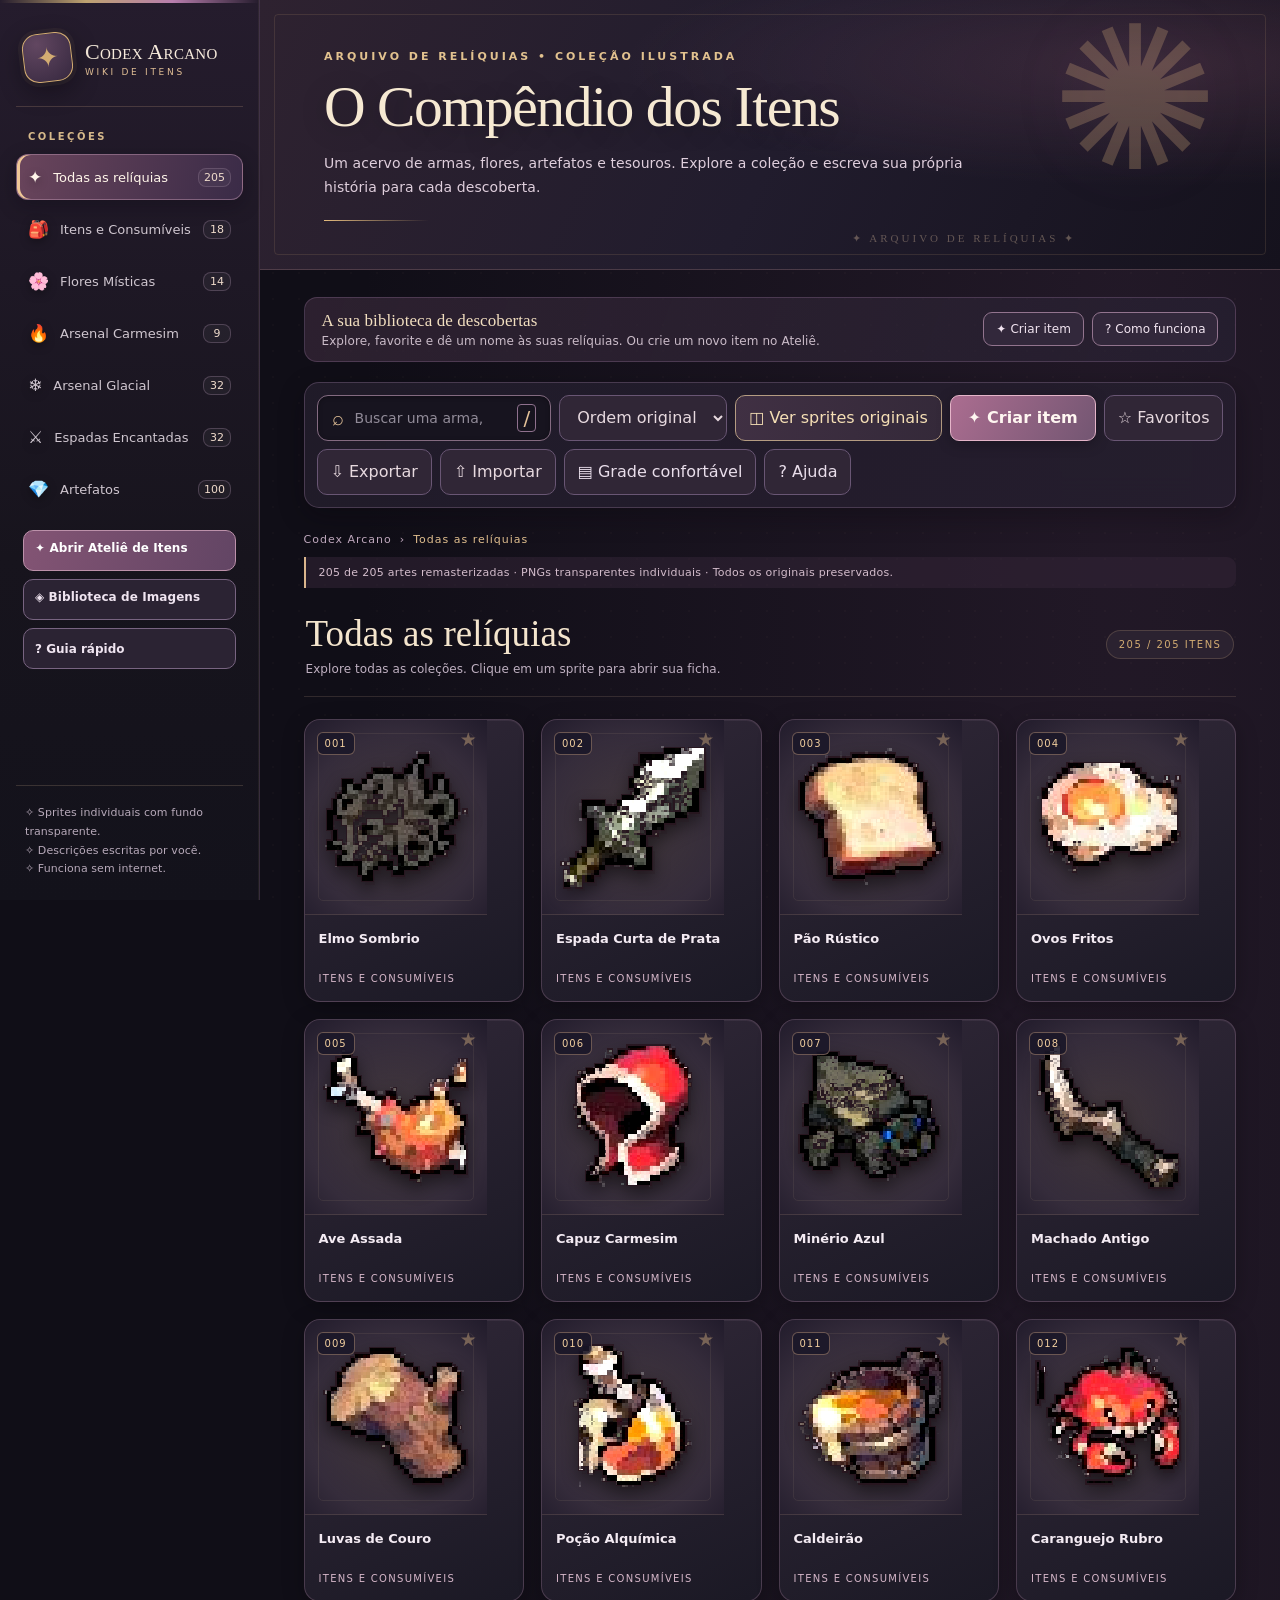
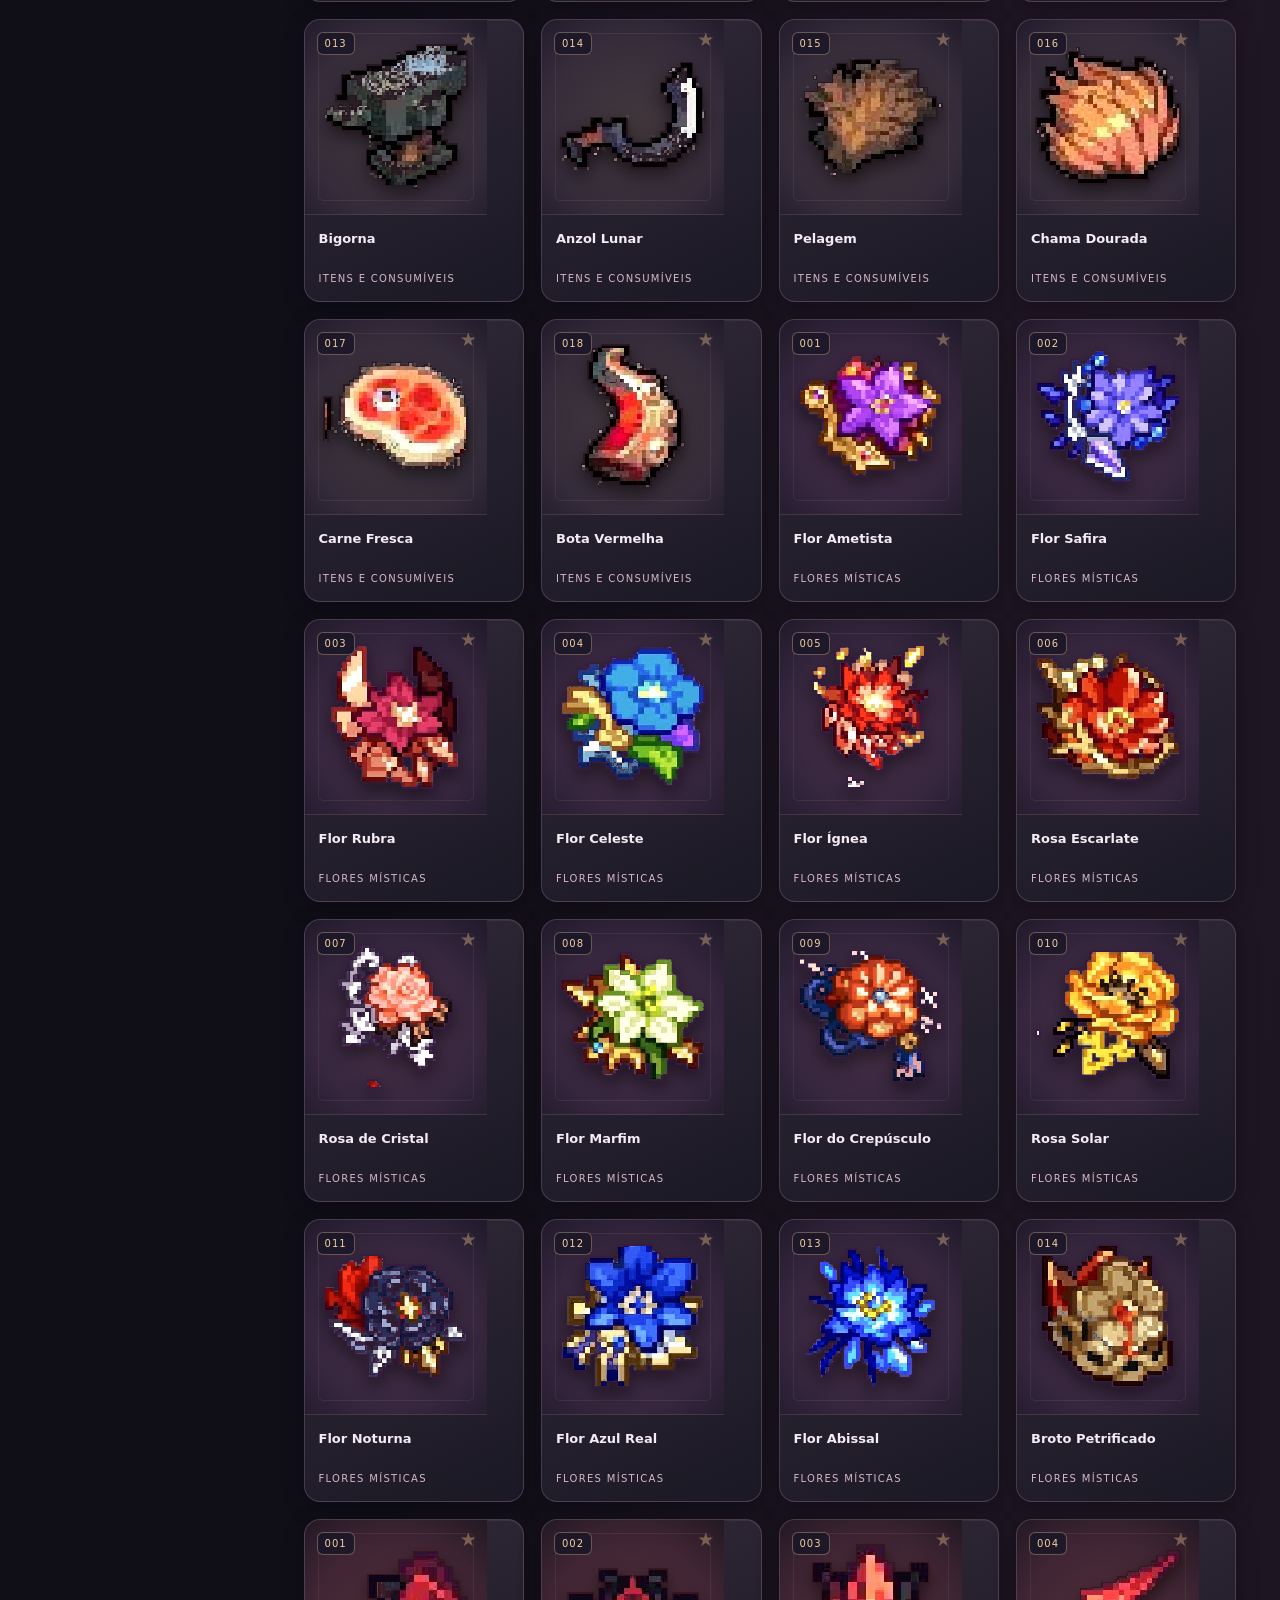
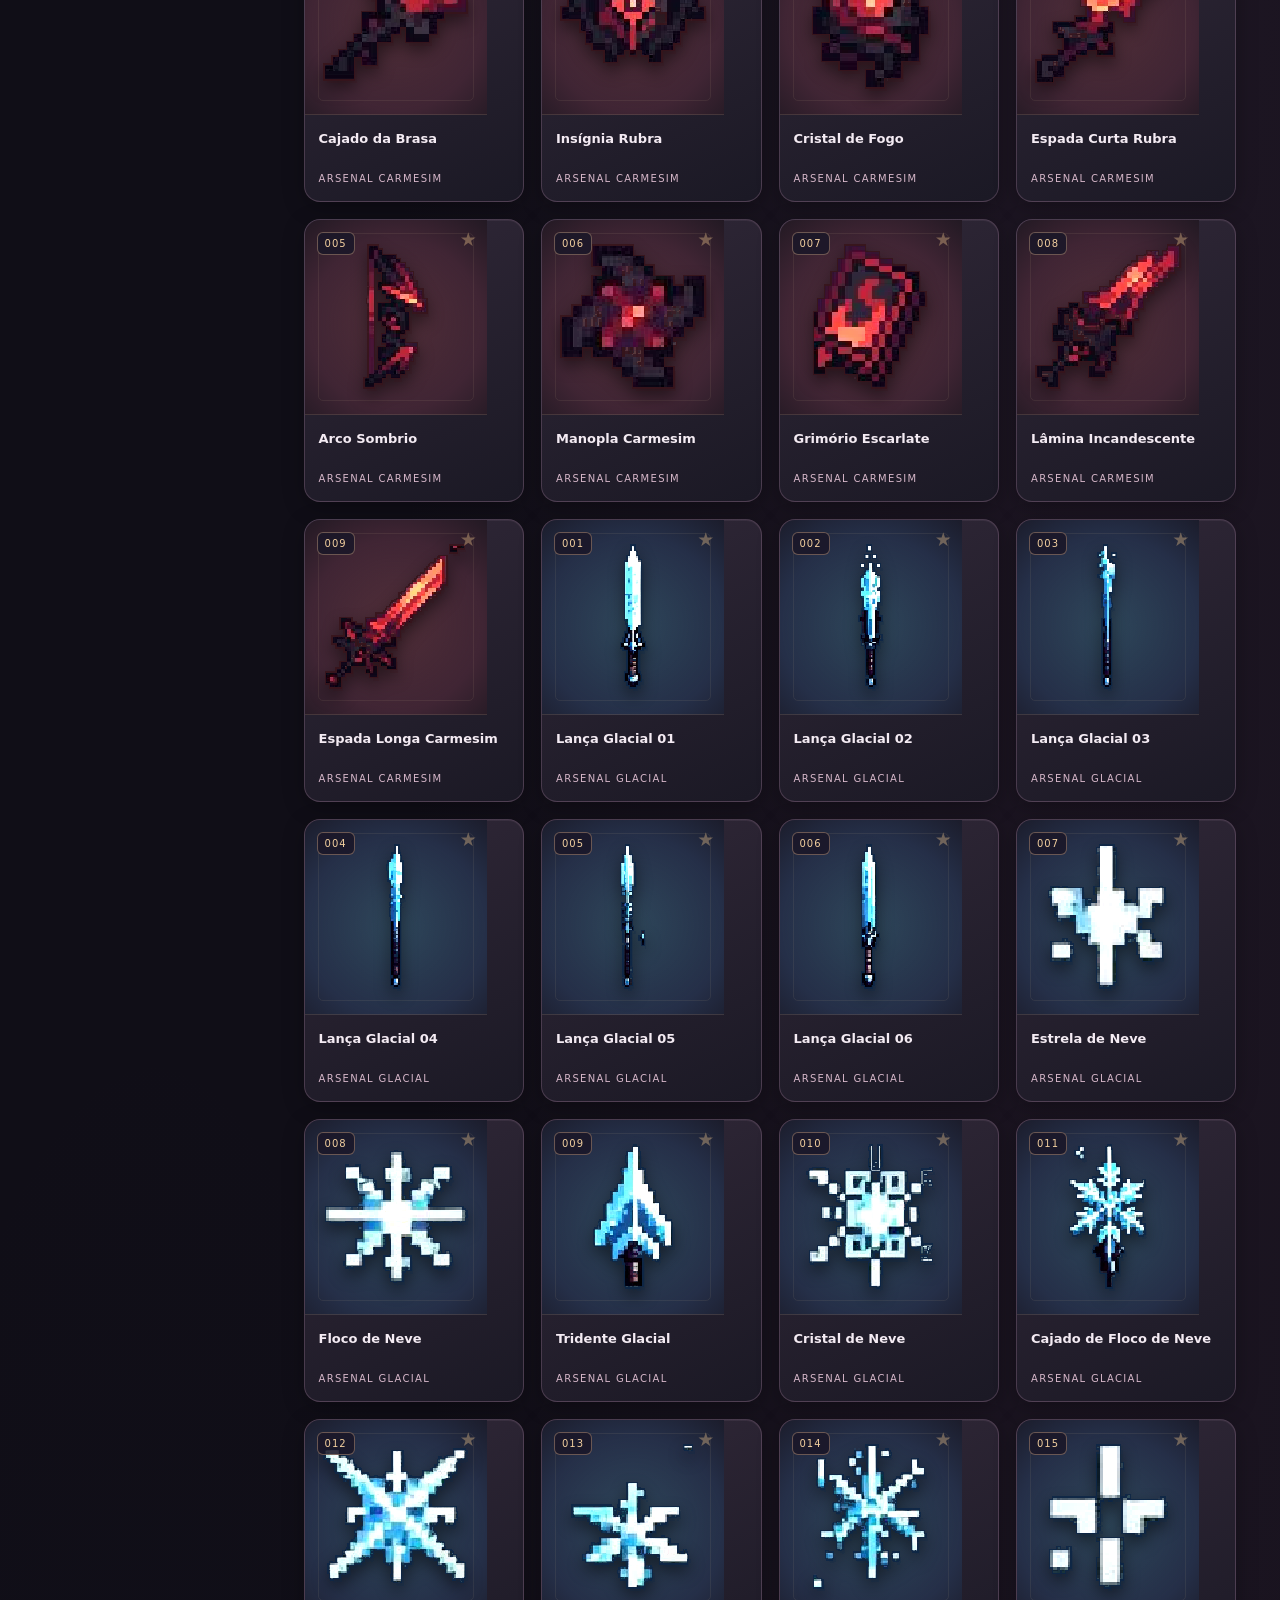
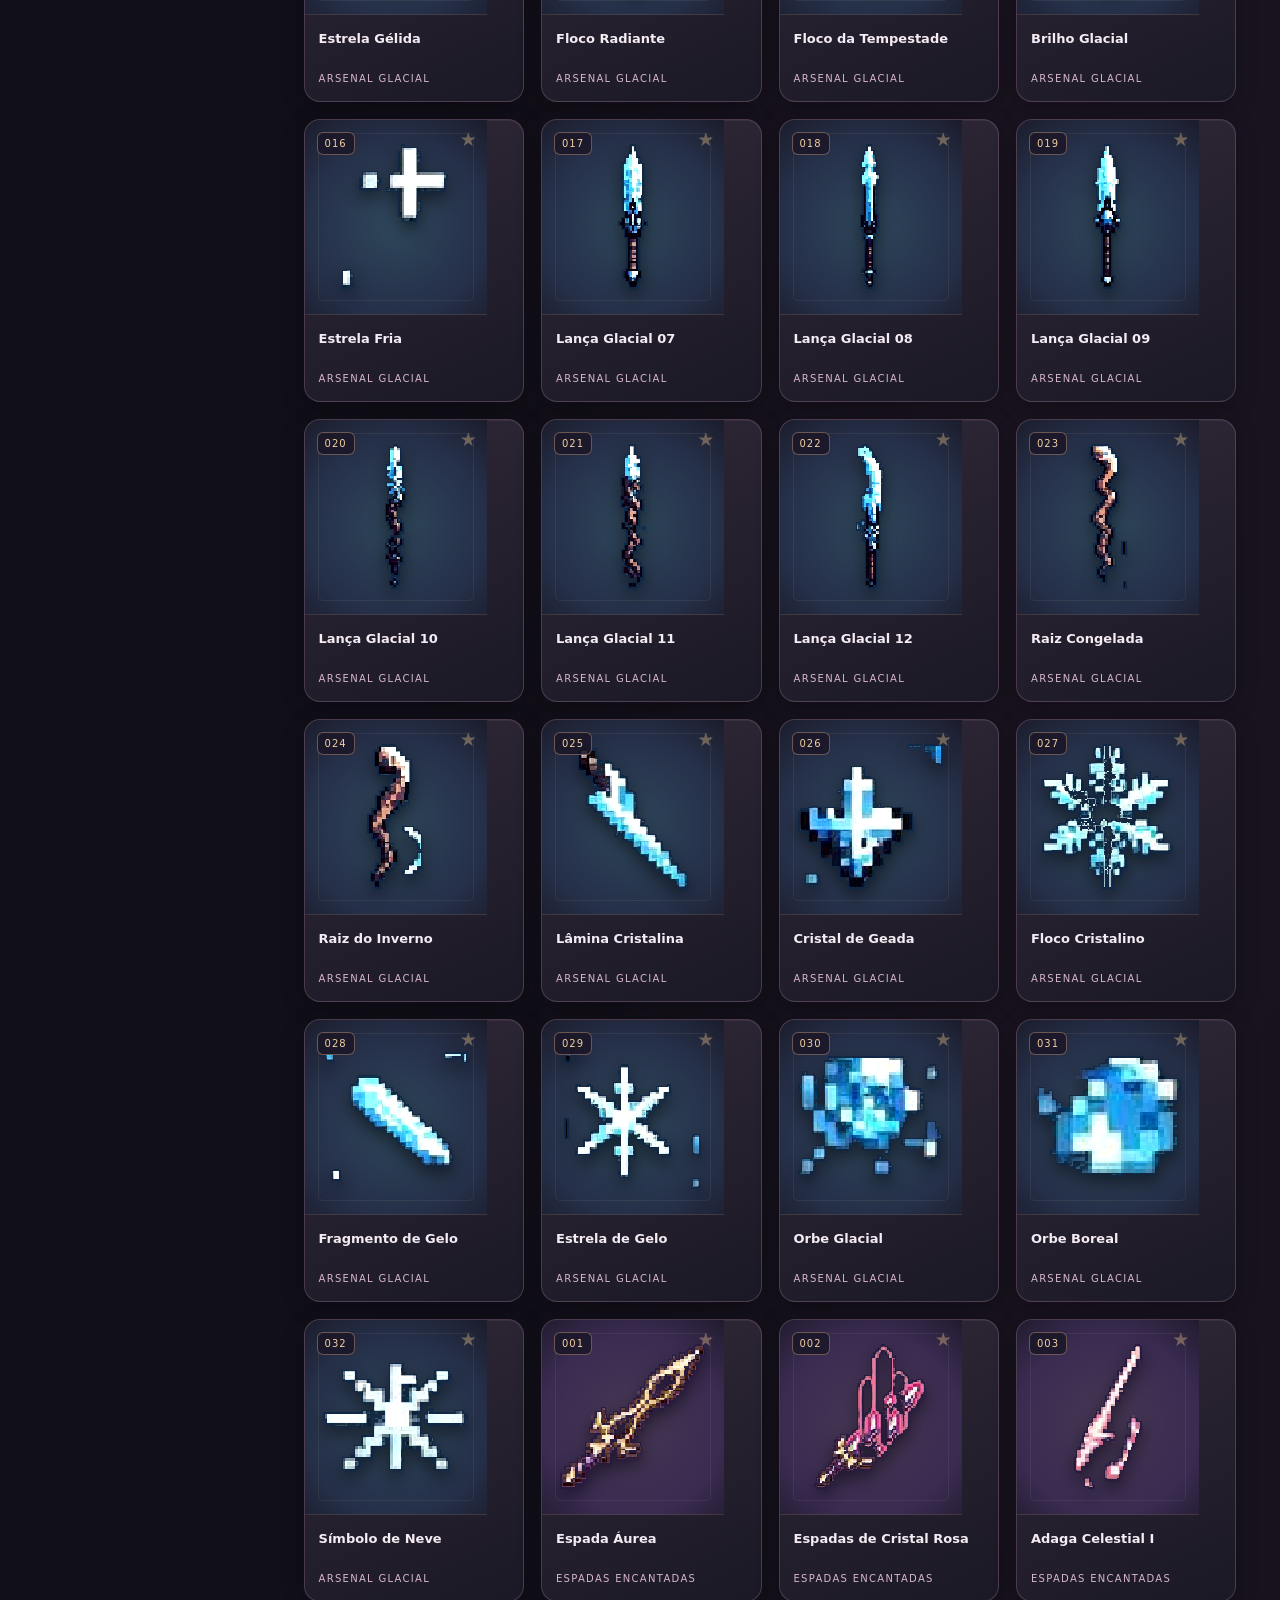
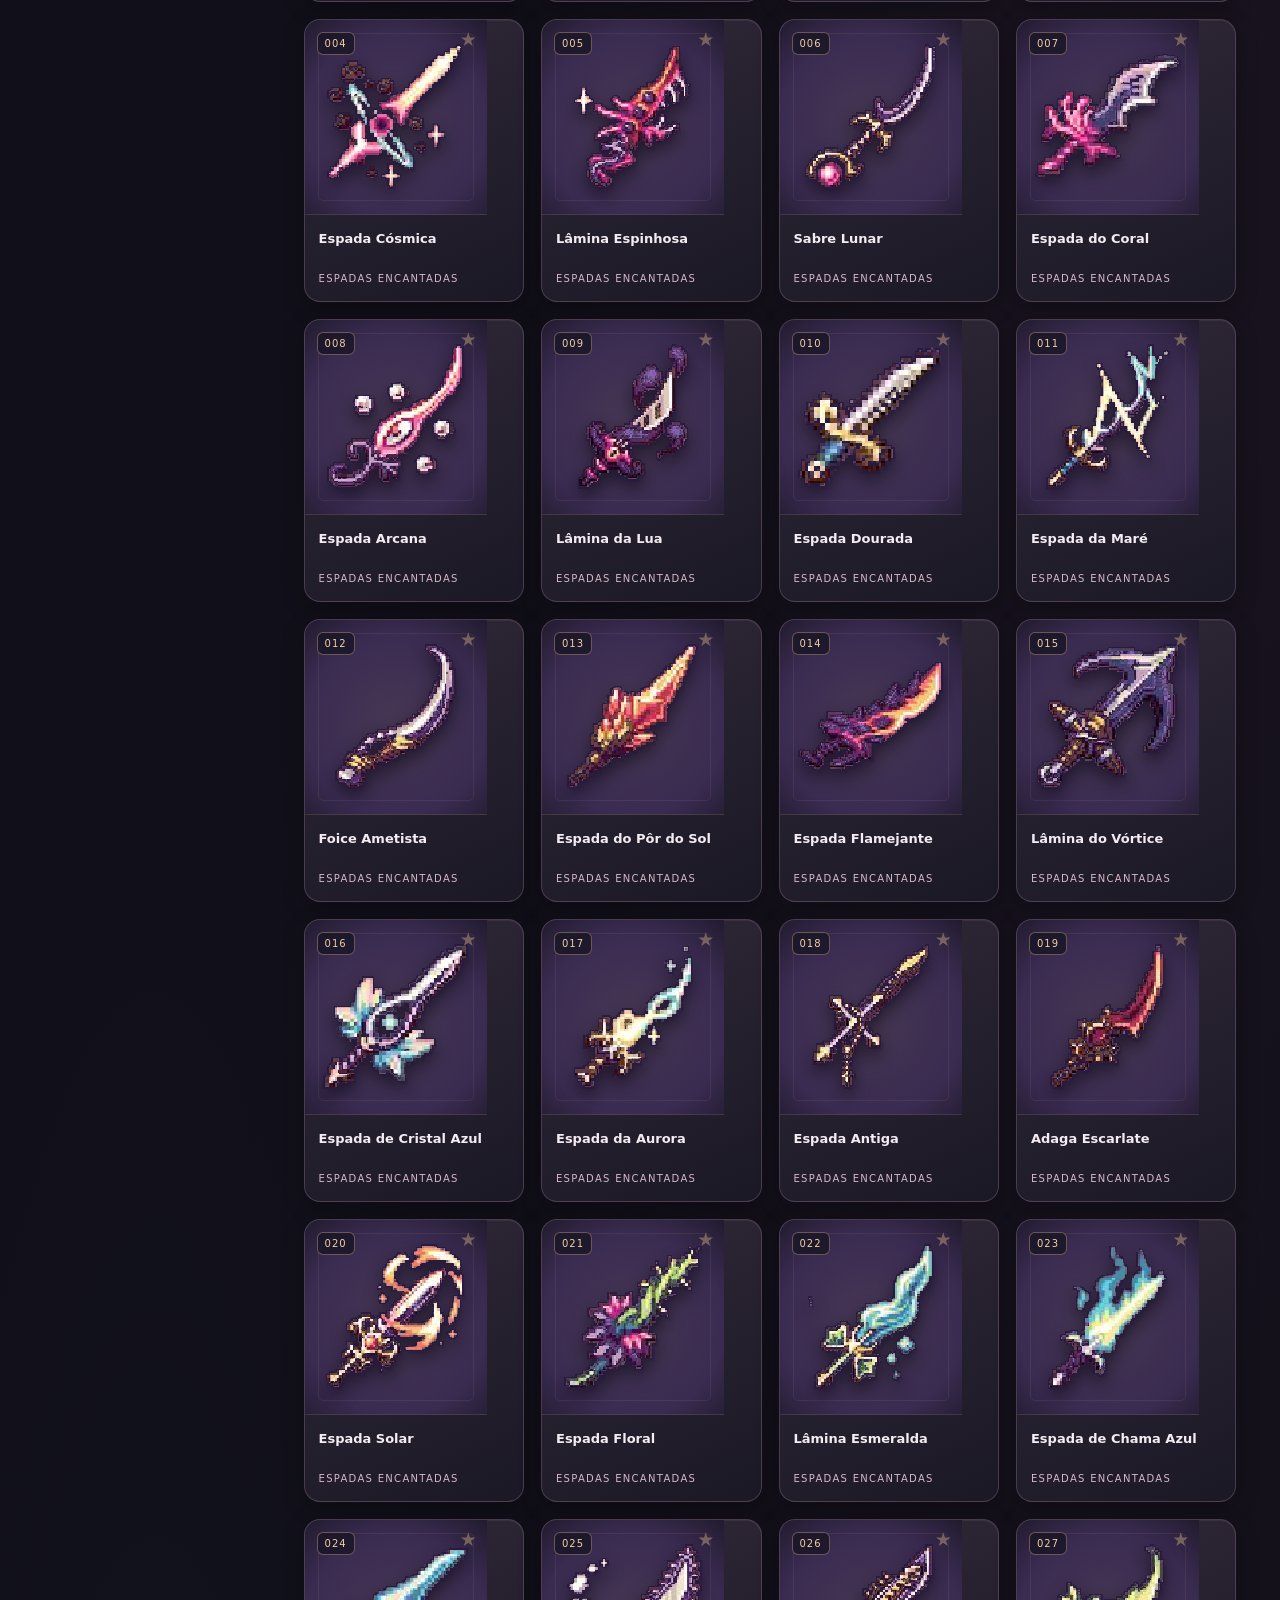
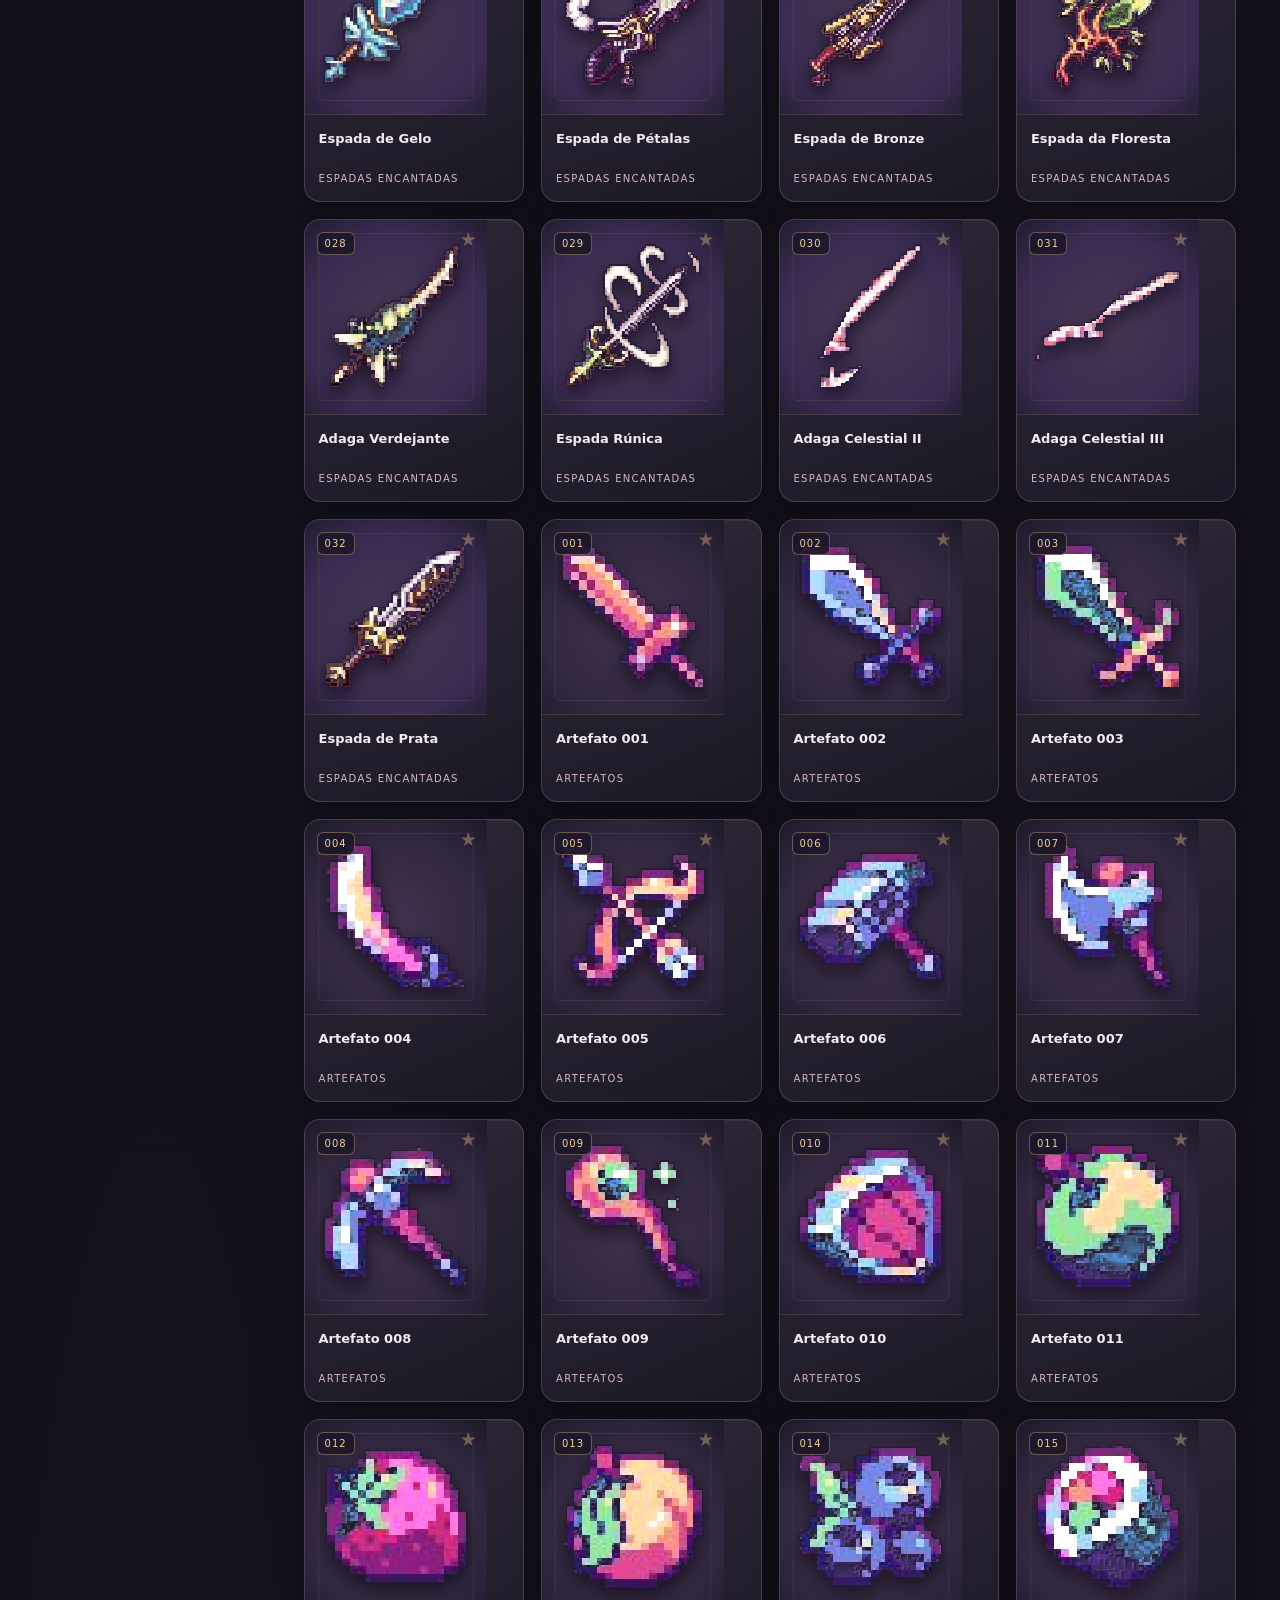
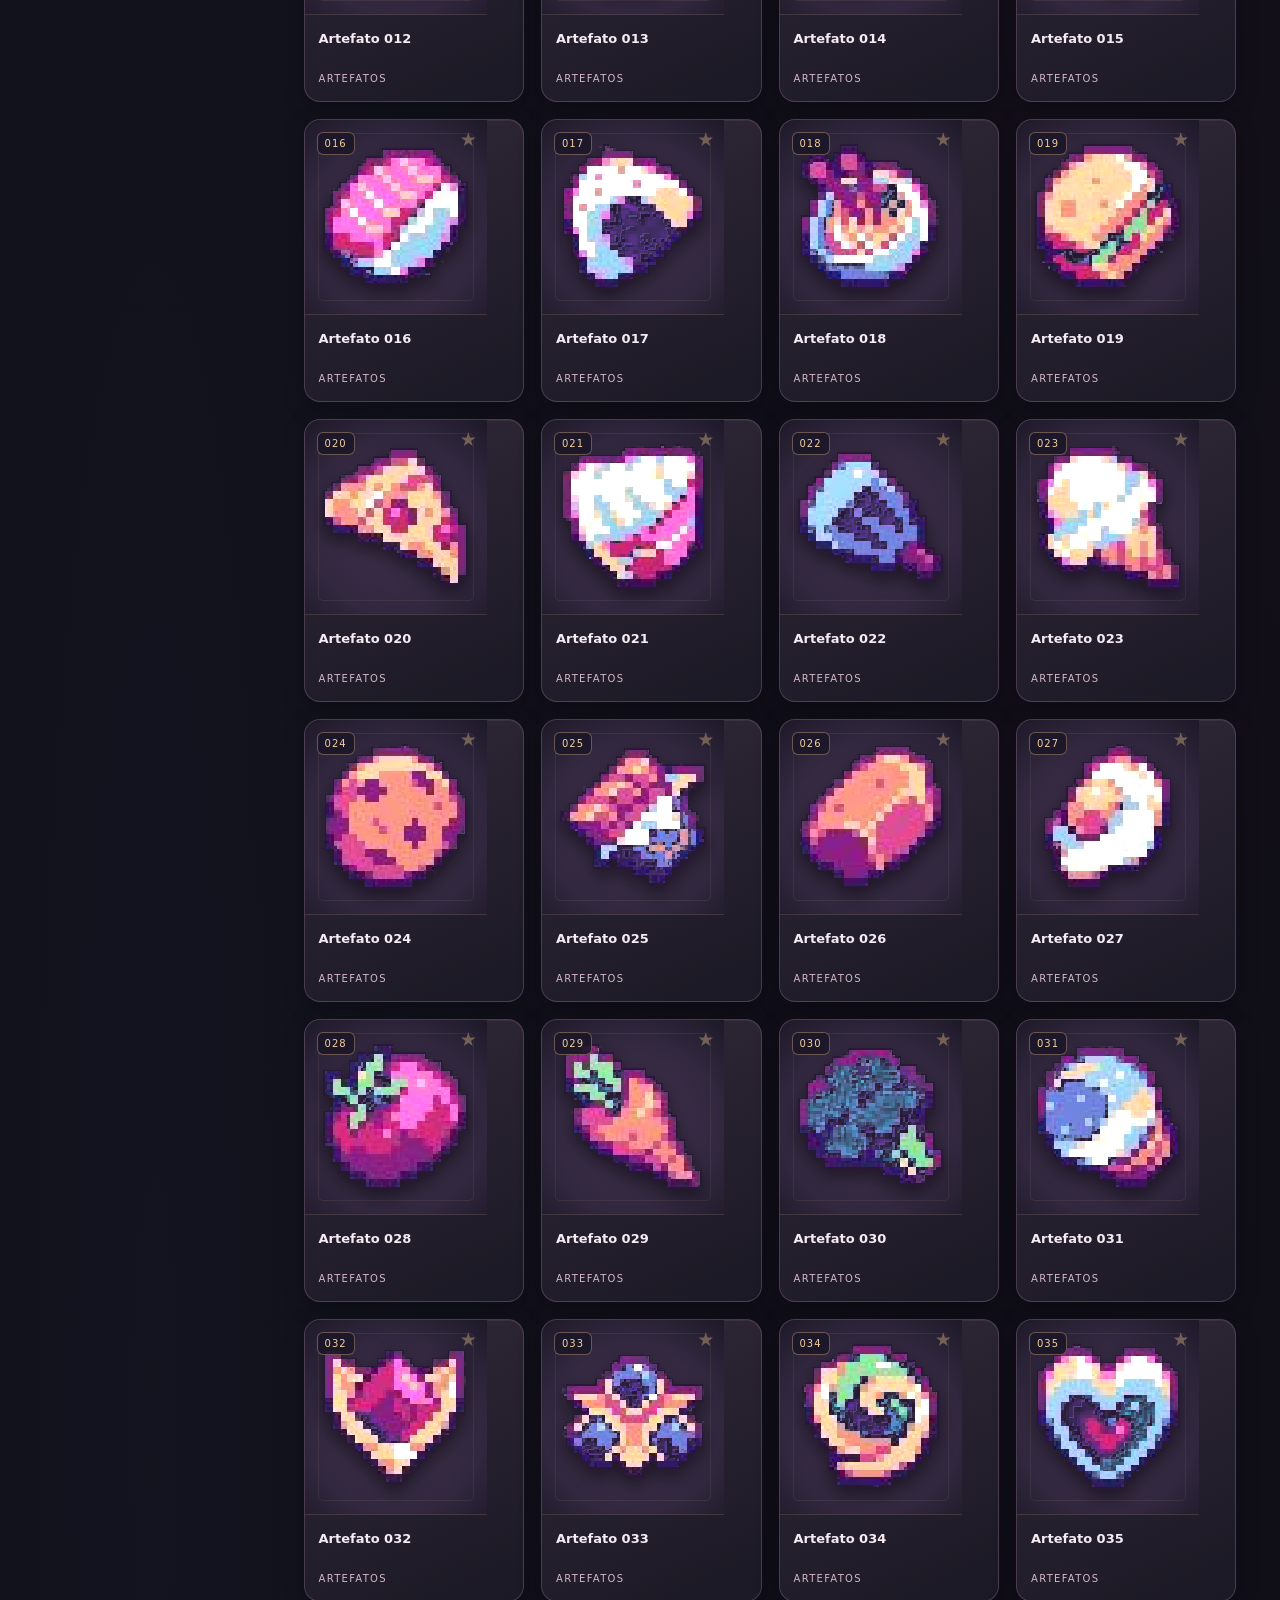
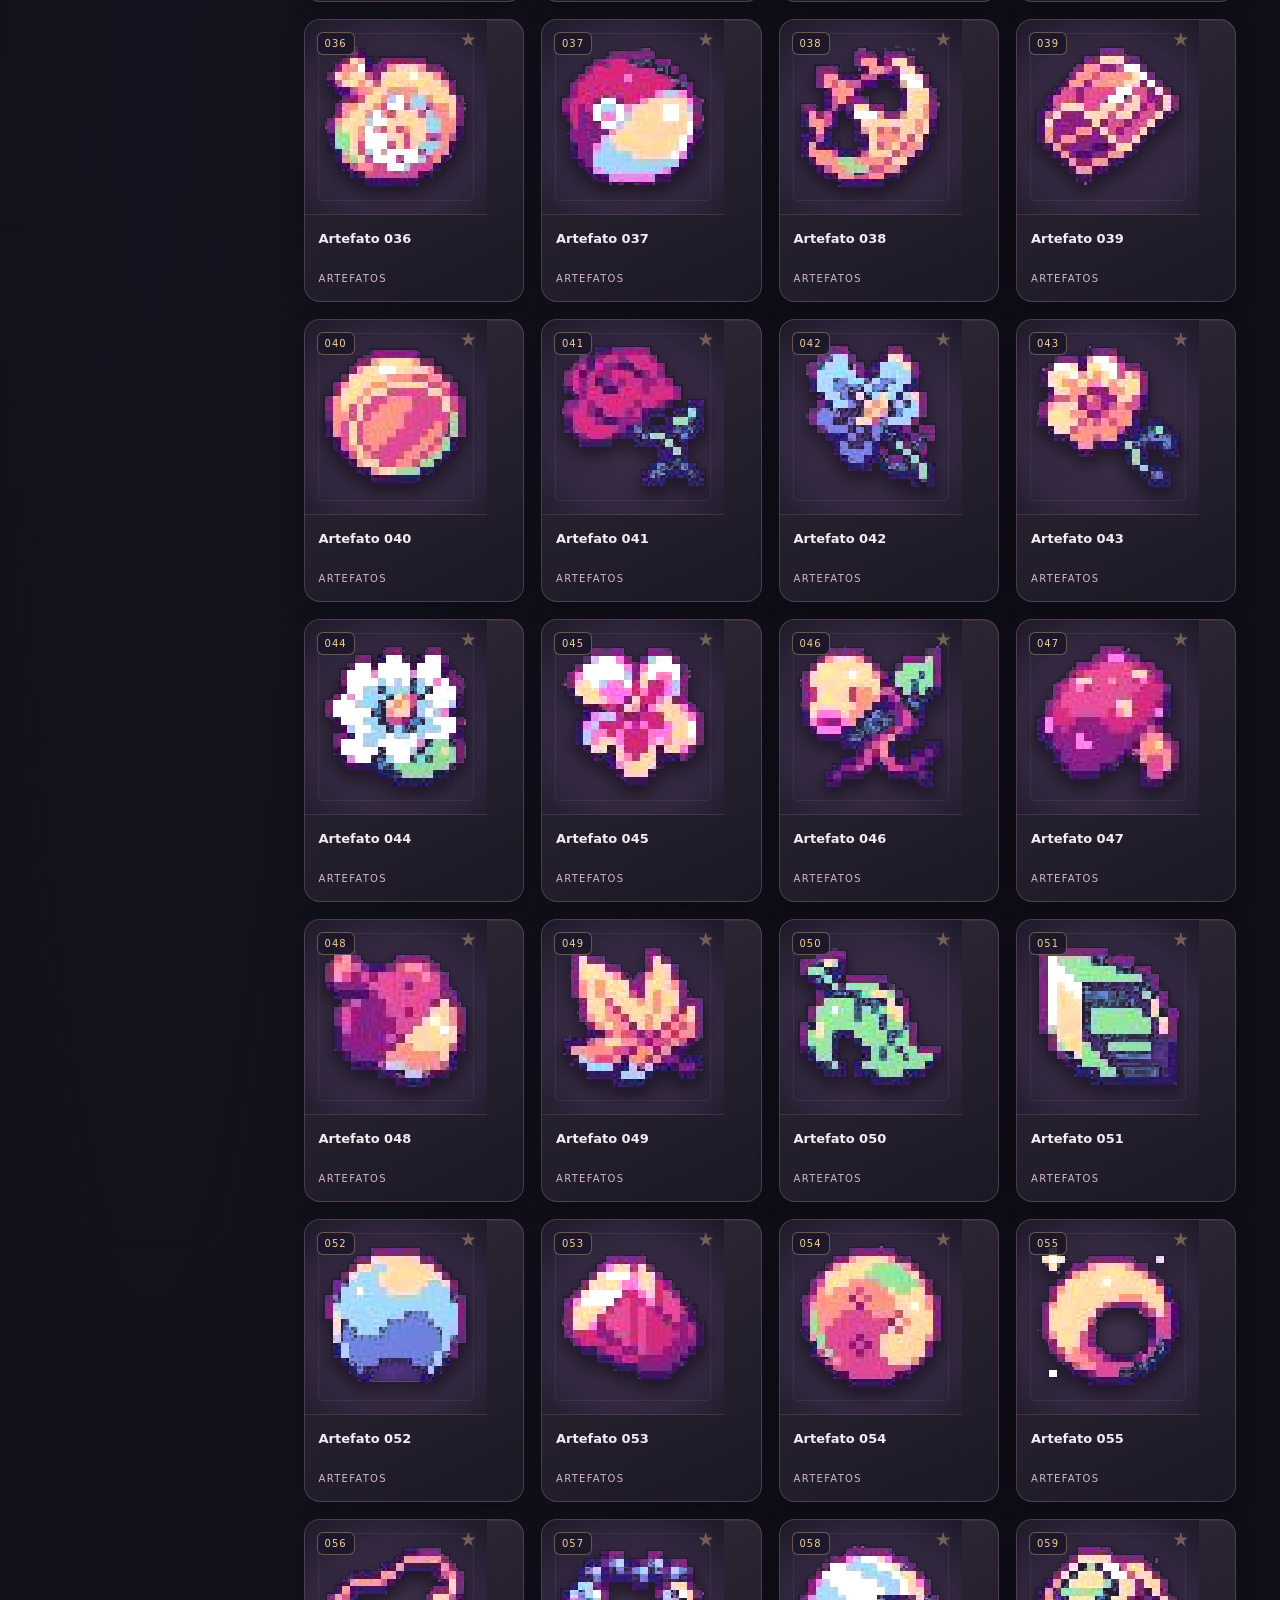
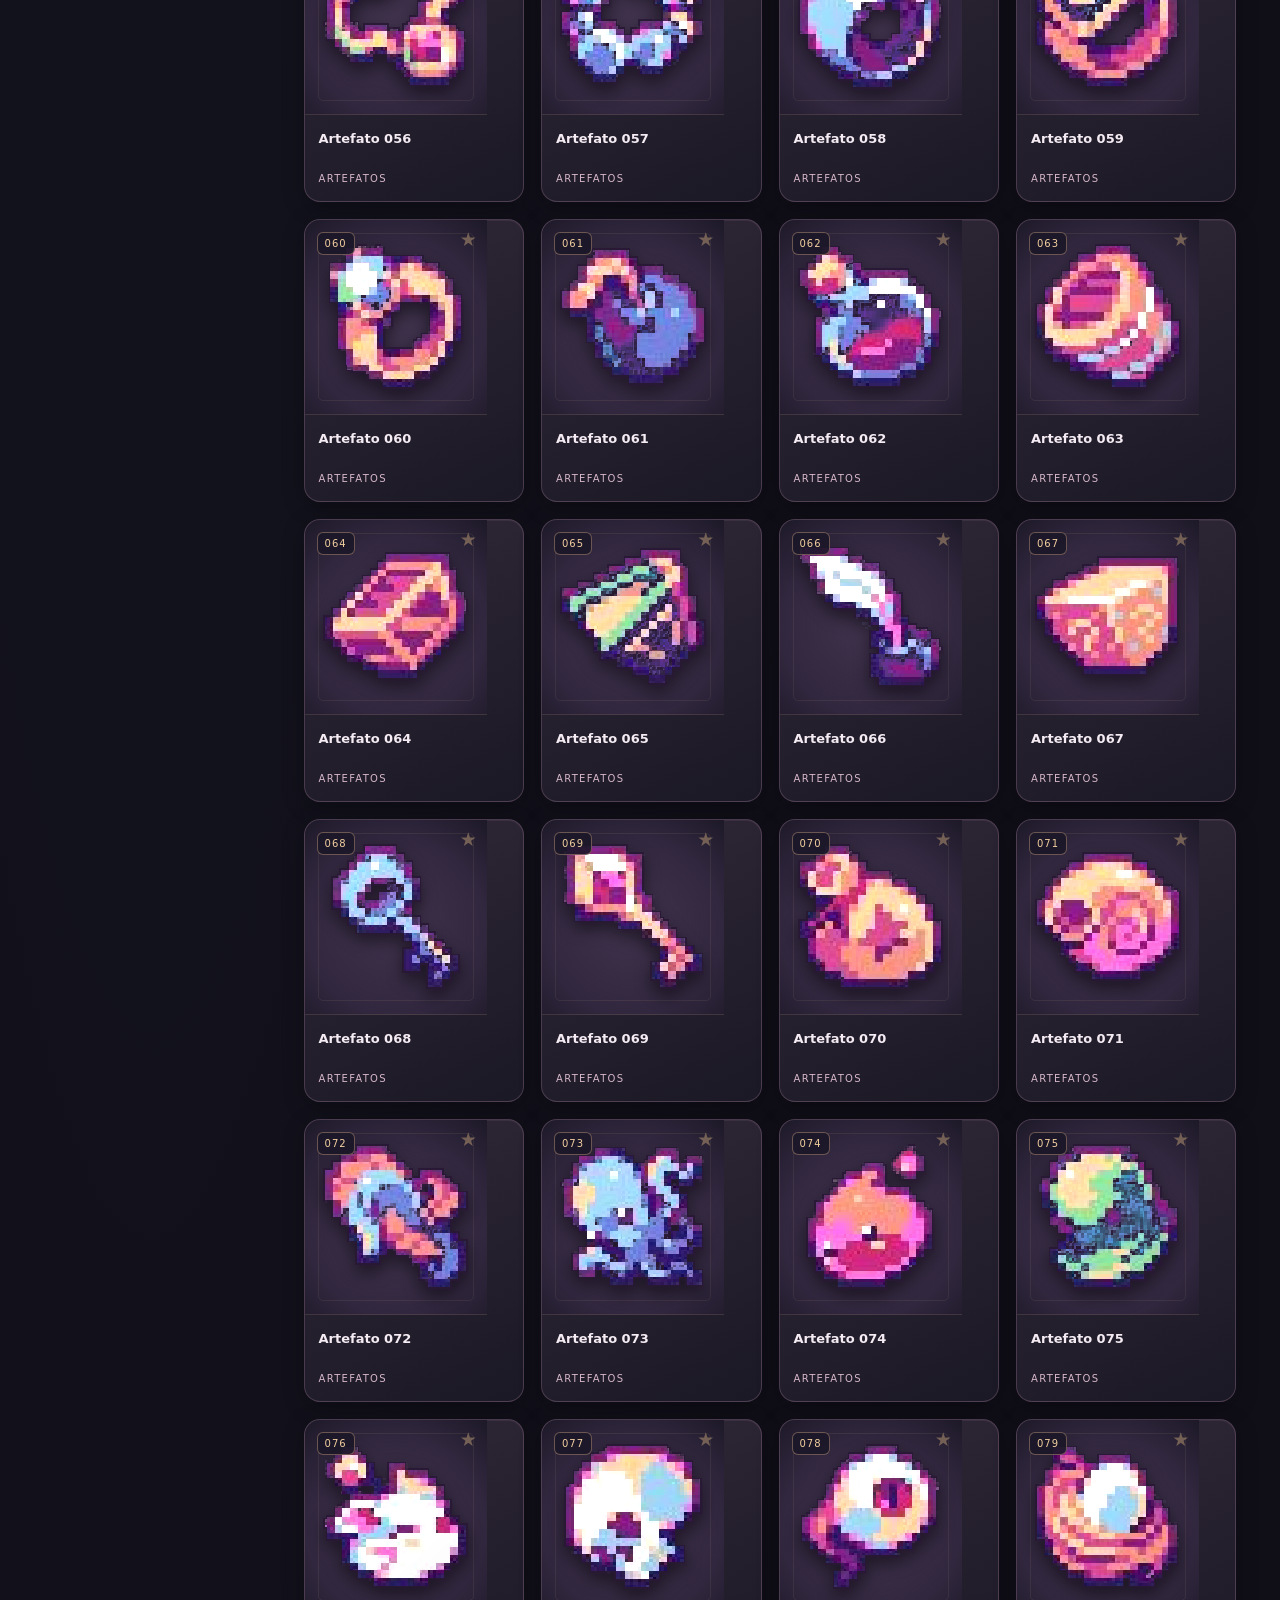
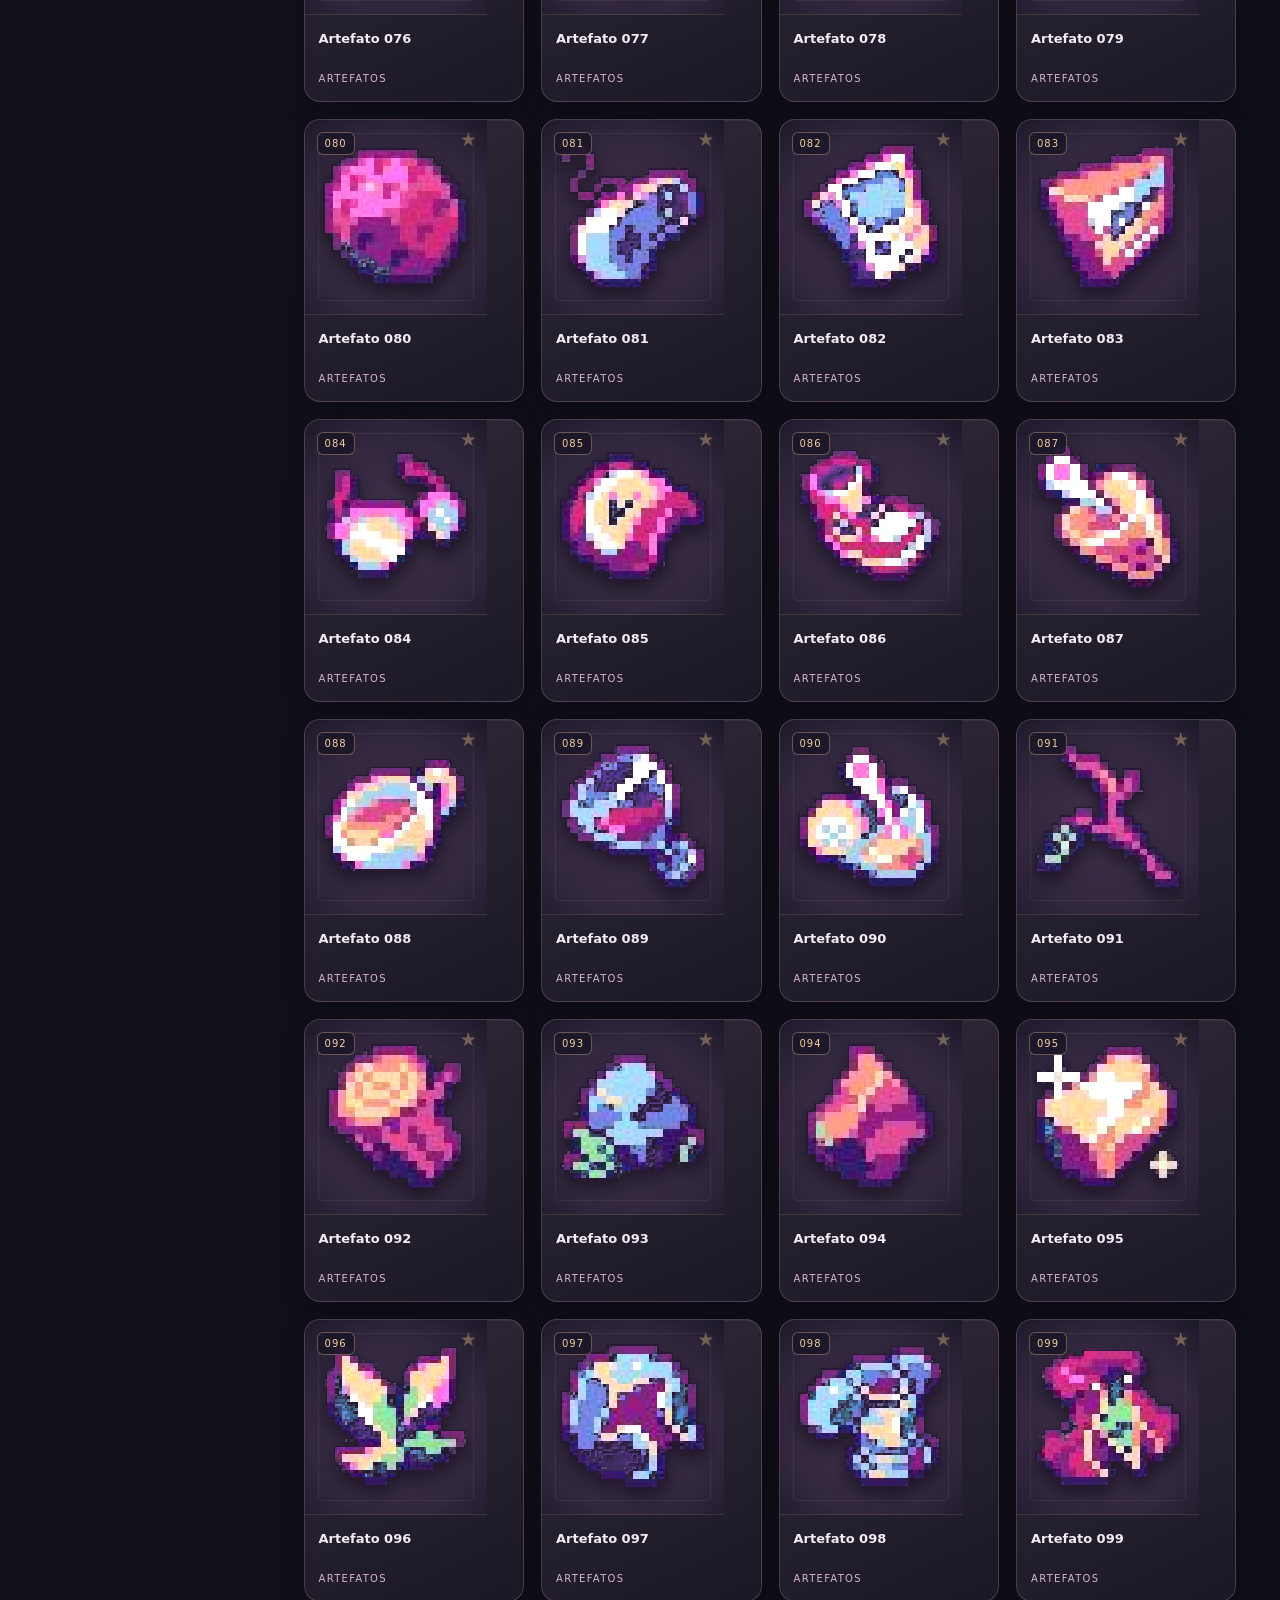
==== commit ee8ae2d3: "design(wiki): activate new category-specific sprite highlights for all 205 new images" ====
--- a/index.html
+++ b/index.html
@@ -15,7 +15,8 @@
 .modal{width:min(870px,94vw);max-height:91vh;overflow-y:auto;padding:0;background:#1d1a25;color:var(--text);border:1px solid #8b6587;border-radius:17px;box-shadow:0 30px 120px #000d}.modal::backdrop{background:#08070bcf;backdrop-filter:blur(5px)}.modal-head{padding:19px 24px;border-bottom:1px solid var(--edge);display:flex;align-items:center;gap:12px;justify-content:space-between}.modal-head span{color:var(--gold);font-size:12px;letter-spacing:2px}.modal-head button{border:1px solid #5b4b5c;background:#342b3b;color:var(--text);border-radius:9px;width:36px;height:36px}.modal-grid{display:grid;grid-template-columns:43% 57%;min-height:450px}.large-art{display:flex;flex-direction:column;padding:24px;gap:12px;border-right:1px solid var(--edge)}.visual{flex:1;min-height:320px;position:relative;border:1px solid #50435b;border-radius:14px;background:radial-gradient(circle,#3e334b,#262333);display:flex;align-items:center;justify-content:center;overflow:hidden}.visual.checker{background-color:#2b2935;background-image:linear-gradient(45deg,#393642 25%,transparent 25%),linear-gradient(-45deg,#393642 25%,transparent 25%),linear-gradient(45deg,transparent 75%,#393642 75%),linear-gradient(-45deg,transparent 75%,#393642 75%);background-size:32px 32px;background-position:0 0,0 16px,16px -16px,-16px 0}.visual img{max-width:92%;max-height:320px;object-fit:contain;image-rendering:pixelated;filter:drop-shadow(0 8px 5px #0007)}.image-controls{display:flex;align-items:center;gap:8px;flex-wrap:wrap;justify-content:center}.minor{background:#2a2532;border:1px solid #544459;color:#d4c2d6;border-radius:8px;padding:10px 12px;font-size:12px}.minor:hover{border-color:var(--gold)}.editor{padding:30px 25px;display:flex;flex-direction:column;gap:12px}.editor .eyebrow{font-size:10px}.editor label{color:#bdabbc;font-size:11px;letter-spacing:1px;text-transform:uppercase}.editor input,.editor textarea{width:100%;background:#14121b;border:1px solid #534559;color:var(--text);border-radius:10px;padding:13px;outline:0}.editor input:focus,.editor textarea:focus{border-color:#c19ac1}.editor textarea{min-height:175px;resize:vertical;line-height:1.55}.editor .hint{color:#958b9a;font-size:11px;line-height:1.6;margin:3px 0 0}.editoractions{display:flex;gap:10px;justify-content:flex-end;margin-top:auto}.primary{background:linear-gradient(100deg,#97647e,#775977);border:1px solid #b88ba9;color:#fff6f1;border-radius:9px;padding:12px 22px;font-weight:600}.primary:hover{background:#a77192}.toast{position:fixed;bottom:25px;left:50%;transform:translateX(-50%);background:#423047;border:1px solid #aa8b95;color:white;padding:12px 22px;border-radius:10px;box-shadow:0 6px 25px #0009;z-index:50;display:none}
 @media(max-width:920px){:root{--side:205px}.content{padding:24px 20px}.grid{grid-template-columns:repeat(auto-fill,minmax(145px,1fr))}.card-art{height:150px}}
 @media(max-width:650px){.shell{display:block}.sidebar{position:relative;width:100%;height:auto;padding:12px;border-right:0;border-bottom:1px solid var(--edge)}.brand{padding:4px 8px 13px;border-bottom:0}.side-title,.sidefoot{display:none}.nav{flex-direction:row;overflow-x:auto;padding-bottom:5px}.nav-btn{flex:none;width:auto;white-space:nowrap;padding:9px}.nav-btn .cnt{display:none}.hero{min-height:0;padding:30px 20px}.content{padding:23px 14px}.grid{grid-template-columns:repeat(2,minmax(0,1fr));gap:10px}.card-art{height:145px}.modal-grid{grid-template-columns:1fr}.large-art{border-right:0;border-bottom:1px solid var(--edge);padding:14px}.visual{min-height:200px}.visual img{max-height:200px}.editor{padding:19px}.modal-head{padding:11px 16px}.card-title{font-size:12px}}
-</style><link rel="stylesheet" href="wiki-rework.css?v=3"></head><body>
+</style><link rel="stylesheet" href="wiki-rework.css?v=3">
+<link rel="stylesheet" href="sprite-gallery.css?v=2"></head><body>
 <div class="shell"><aside class="sidebar"><div class="brand"><div class="brandmark">✦</div><div><b>Codex Arcano</b><small>WIKI DE ITENS</small></div></div><div class="side-title">Coleções</div><nav id="nav" class="nav" aria-label="Categorias"></nav><div class="sidefoot">✧ Sprites individuais com fundo transparente.<br>✧ Descrições escritas por você.<br>✧ Funciona sem internet.</div></aside>
 <div class="page"><div class="hero"><div class="eyebrow">Arquivo de relíquias • Coleção ilustrada</div><h1>O Compêndio dos Itens</h1><p>Um acervo de armas, flores, artefatos e tesouros. Explore a coleção e escreva sua própria história para cada descoberta.</p></div>
 <main class="content"><div class="controls"><label class="searchbox" aria-label="Pesquisar"><span>⌕</span><input type="search" id="search" placeholder="Pesquisar itens pelo nome ou número…" autocomplete="off"></label><select class="select" id="sort" aria-label="Ordenar"><option value="order">Ordem original</option><option value="az">Nome A–Z</option><option value="za">Nome Z–A</option></select><button class="action" id="favoritesBtn" title="Mostrar favoritos">☆ Favoritos</button><button class="action" id="exportBtn">⇩ Exportar</button><button class="action" id="importBtn">⇧ Importar</button><input class="importinput" id="importFile" type="file" accept=".json,application/json"></div><div class="heading"><div><h2 id="categoryName">Todas as relíquias</h2><p id="categorySubtitle">Cada imagem é um PNG individual sem fundo.</p></div><div class="counter" id="counter"></div></div><div class="grid" id="grid"></div></main>
--- a/sprite-gallery.css
+++ b/sprite-gallery.css
@@ -0,0 +1,15 @@
+.codex-compare{border-color:#b59c82!important;color:#f5dfb5!important;background:linear-gradient(100deg,#403043,#342939)!important;white-space:nowrap}
+.codex-compare:hover{border-color:#f0d1a2!important;background:#63475a!important}
+.codex-compare.codex-originals{background:#3e2e38!important;color:#f2b7c7!important}
+.codex-compare:disabled{opacity:.6;cursor:progress}
+.cx-sprites-status{font-size:11px;color:#d4bdcc;margin:0 0 17px;padding:9px 13px;border-left:2px solid #dab58c;border-radius:0 9px 9px 0;background:#3425378c;letter-spacing:.025em}
+.card[data-group="1"] .card-art{background:radial-gradient(circle at 50% 54%,#6a594b60,#352c3b 65%,#211b2b)}
+.card[data-group="2"] .card-art{background:radial-gradient(circle at 50% 55%,#71426377,#36263e 60%,#201a2b)}
+.card[data-group="3"] .card-art{background:radial-gradient(circle at 50% 54%,#7f3c4173,#402534 62%,#221923)}
+.card[data-group="4"] .card-art{background:radial-gradient(circle at 50% 55%,#346b8480,#252f48 65%,#1b1c2b)}
+.card[data-group="5"] .card-art{background:radial-gradient(circle at 50% 54%,#6b527f70,#3a2b51 66%,#211b2e)}
+.card[data-group="6"] .card-art{background:radial-gradient(circle at 50% 55%,#6e52845b,#31273e 64%,#1d1928)}
+.card[data-group] .card-art img{image-rendering:pixelated}
+.card[data-group] .gem{border:1px solid #e4b79065}
+@media(max-width:750px){.codex-compare{flex:1 1 150px}.cx-sprites-status{line-height:1.4}}
+@media(prefers-reduced-motion:reduce){.card[data-group] .card-art img{transition:none!important}}
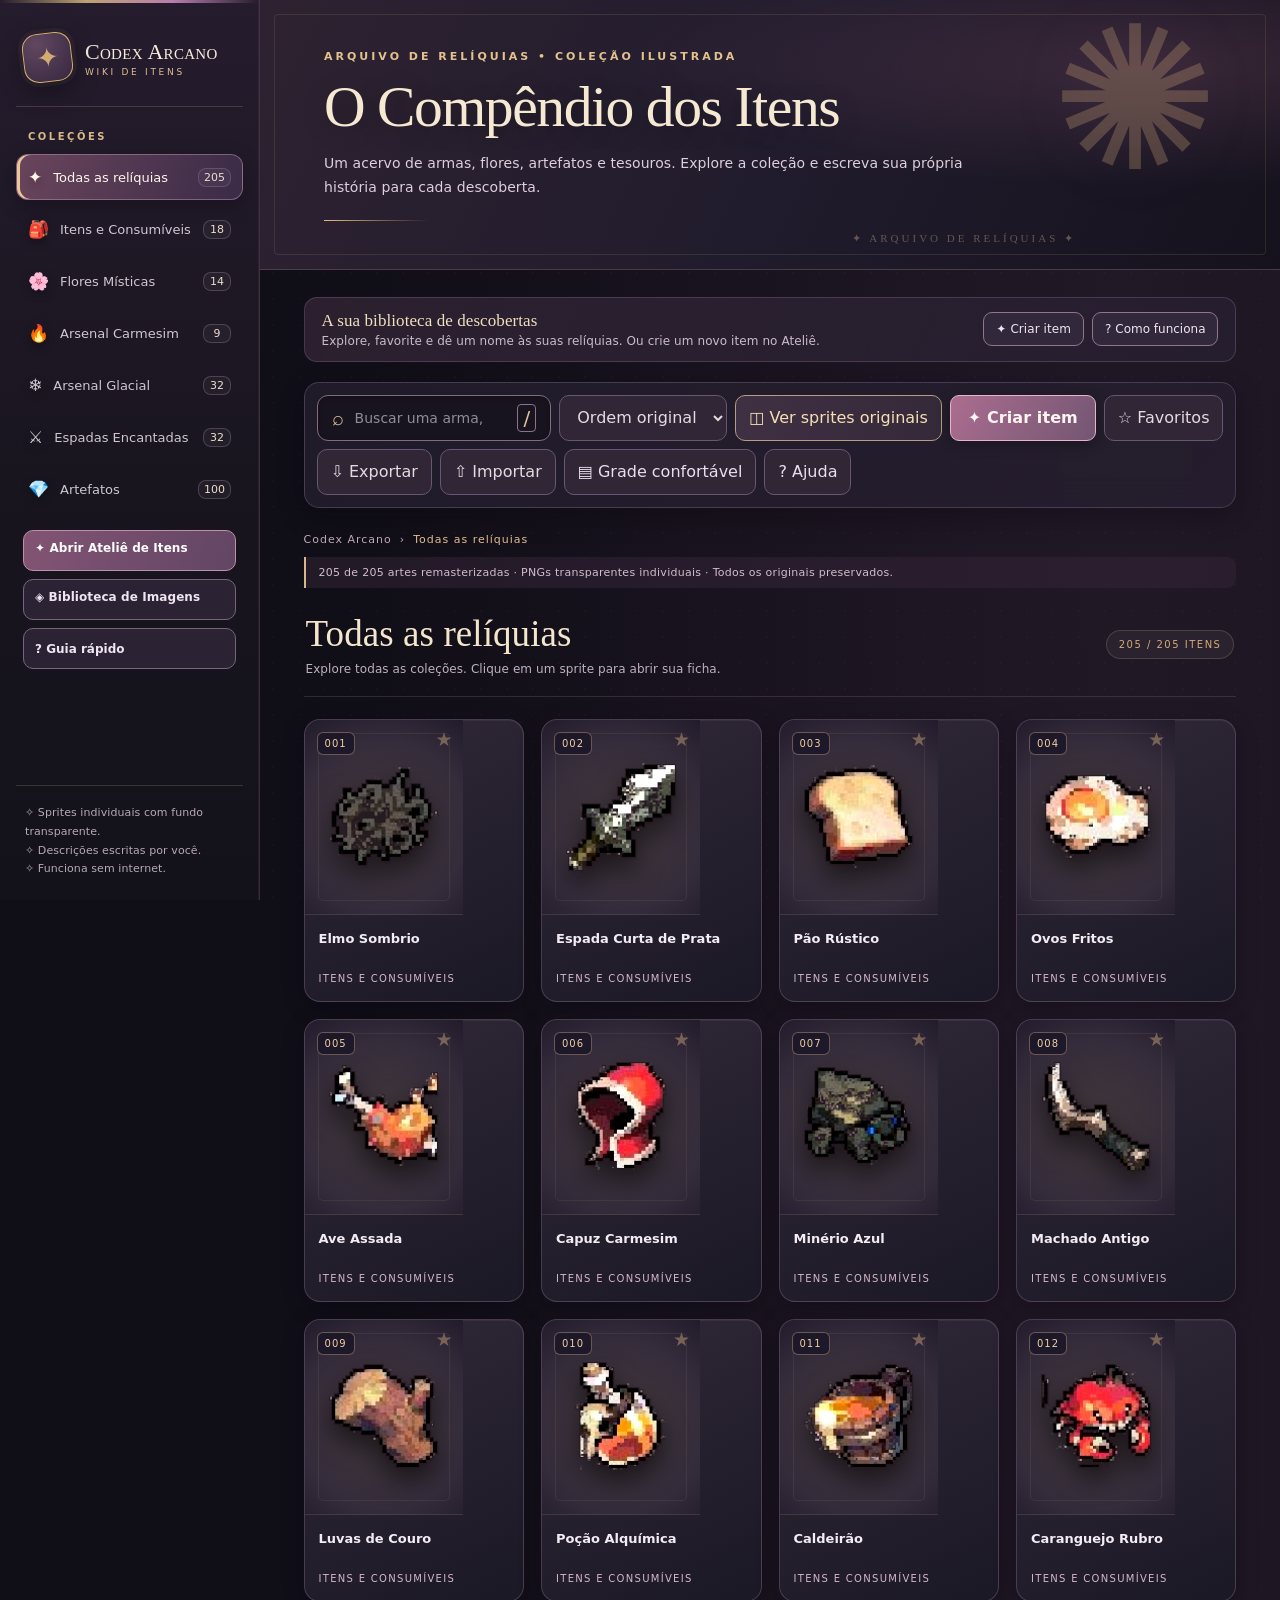
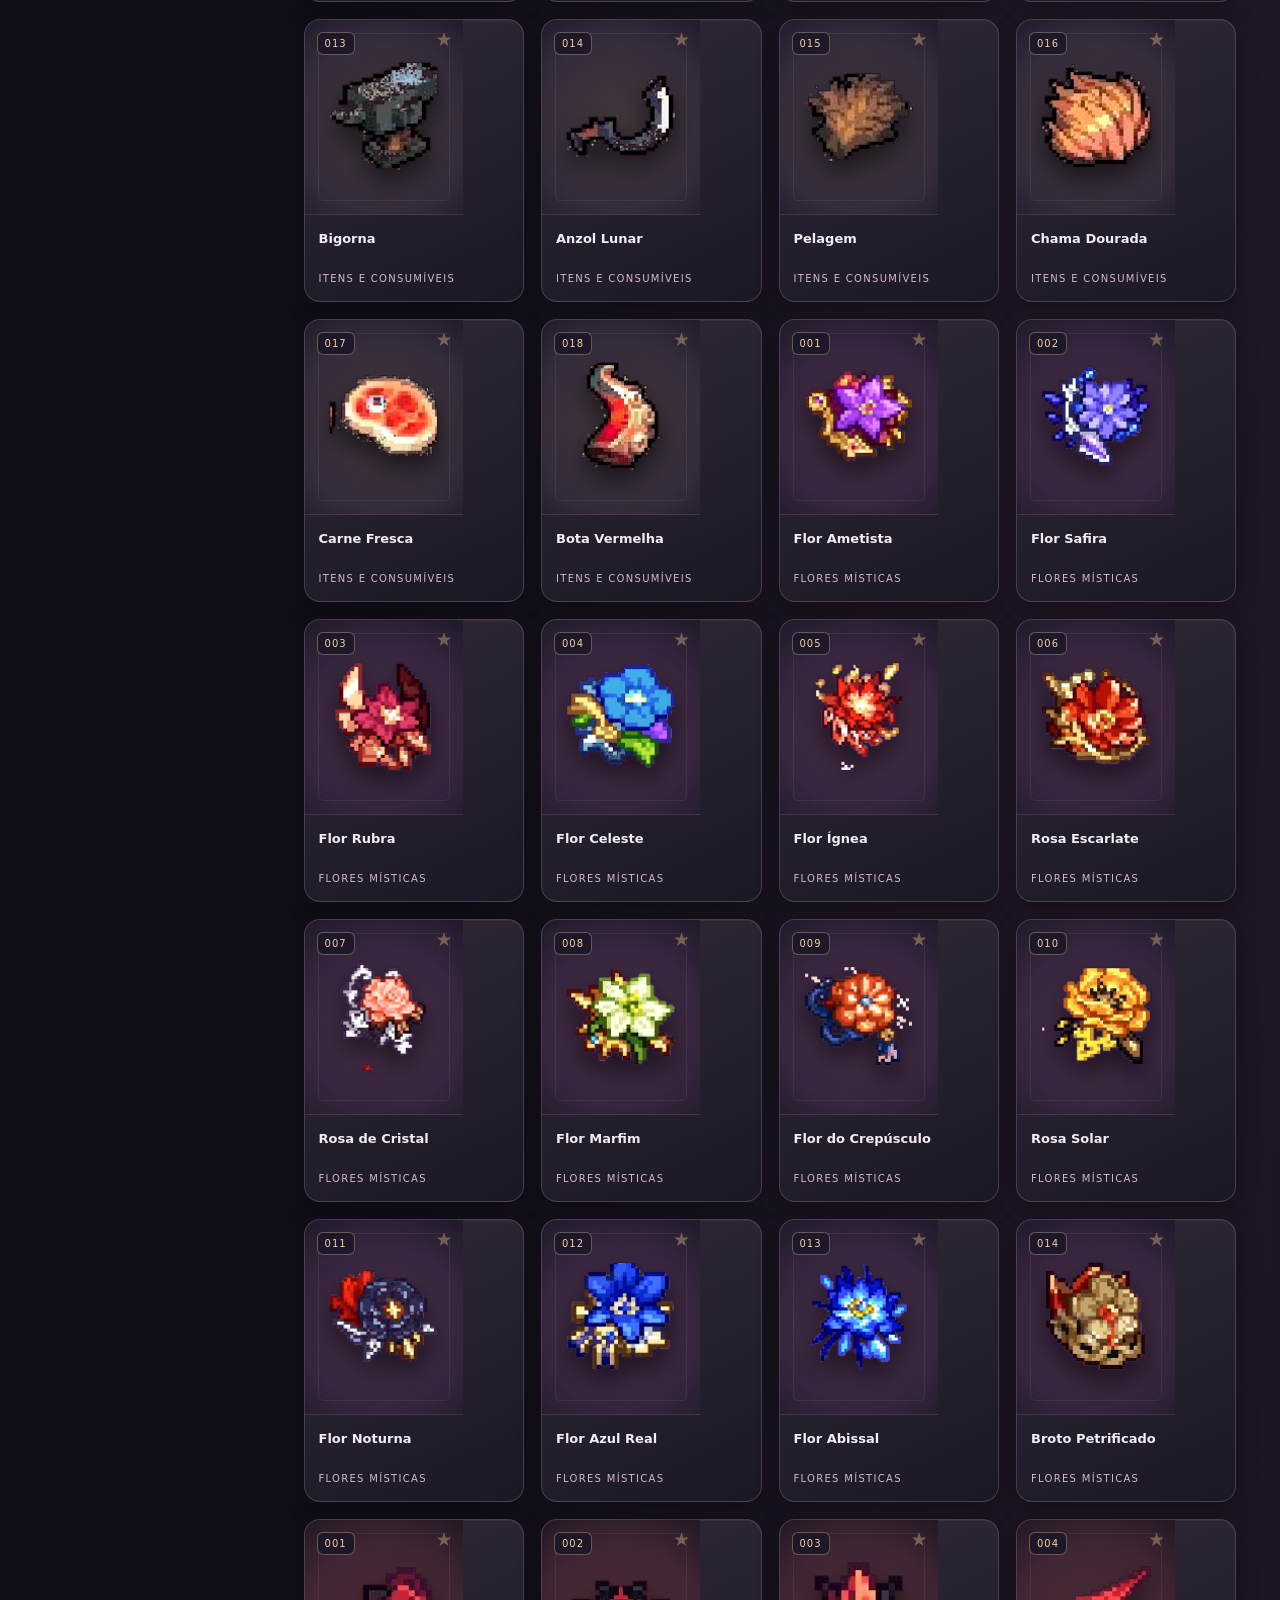
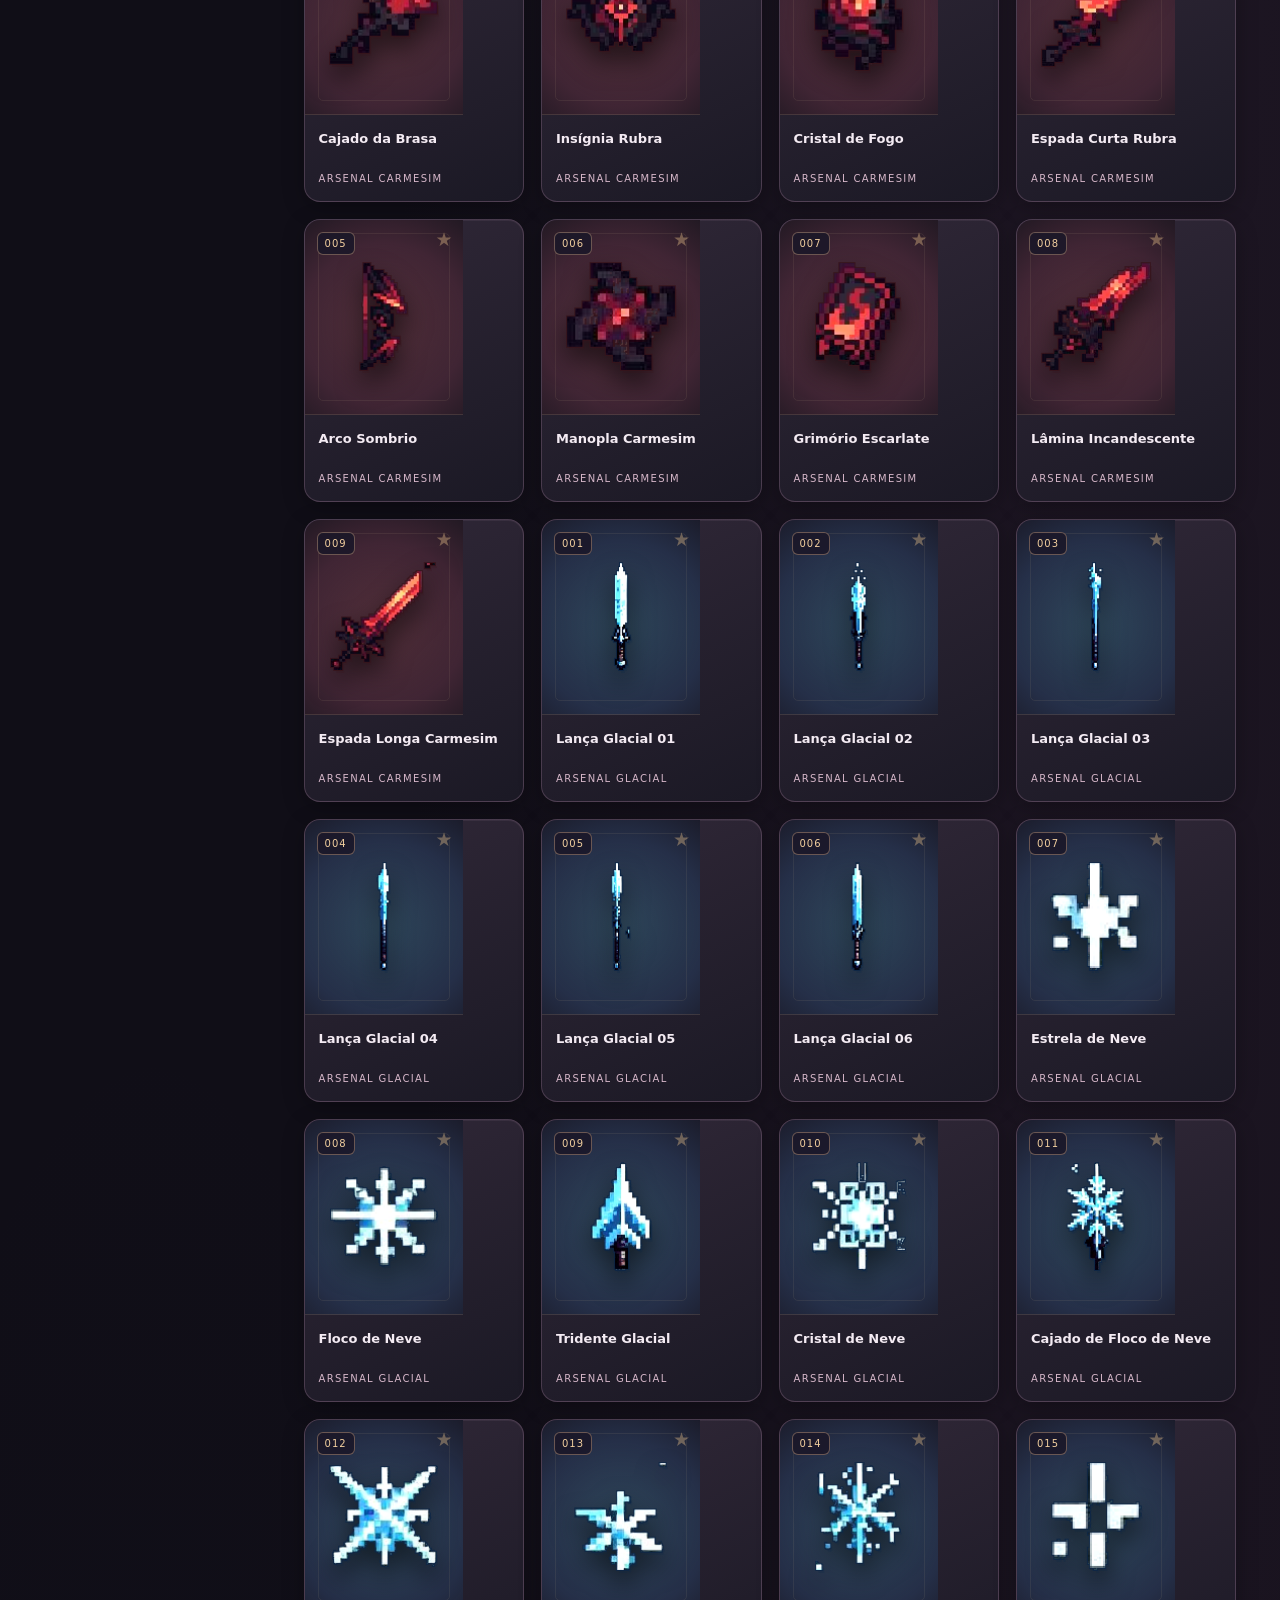
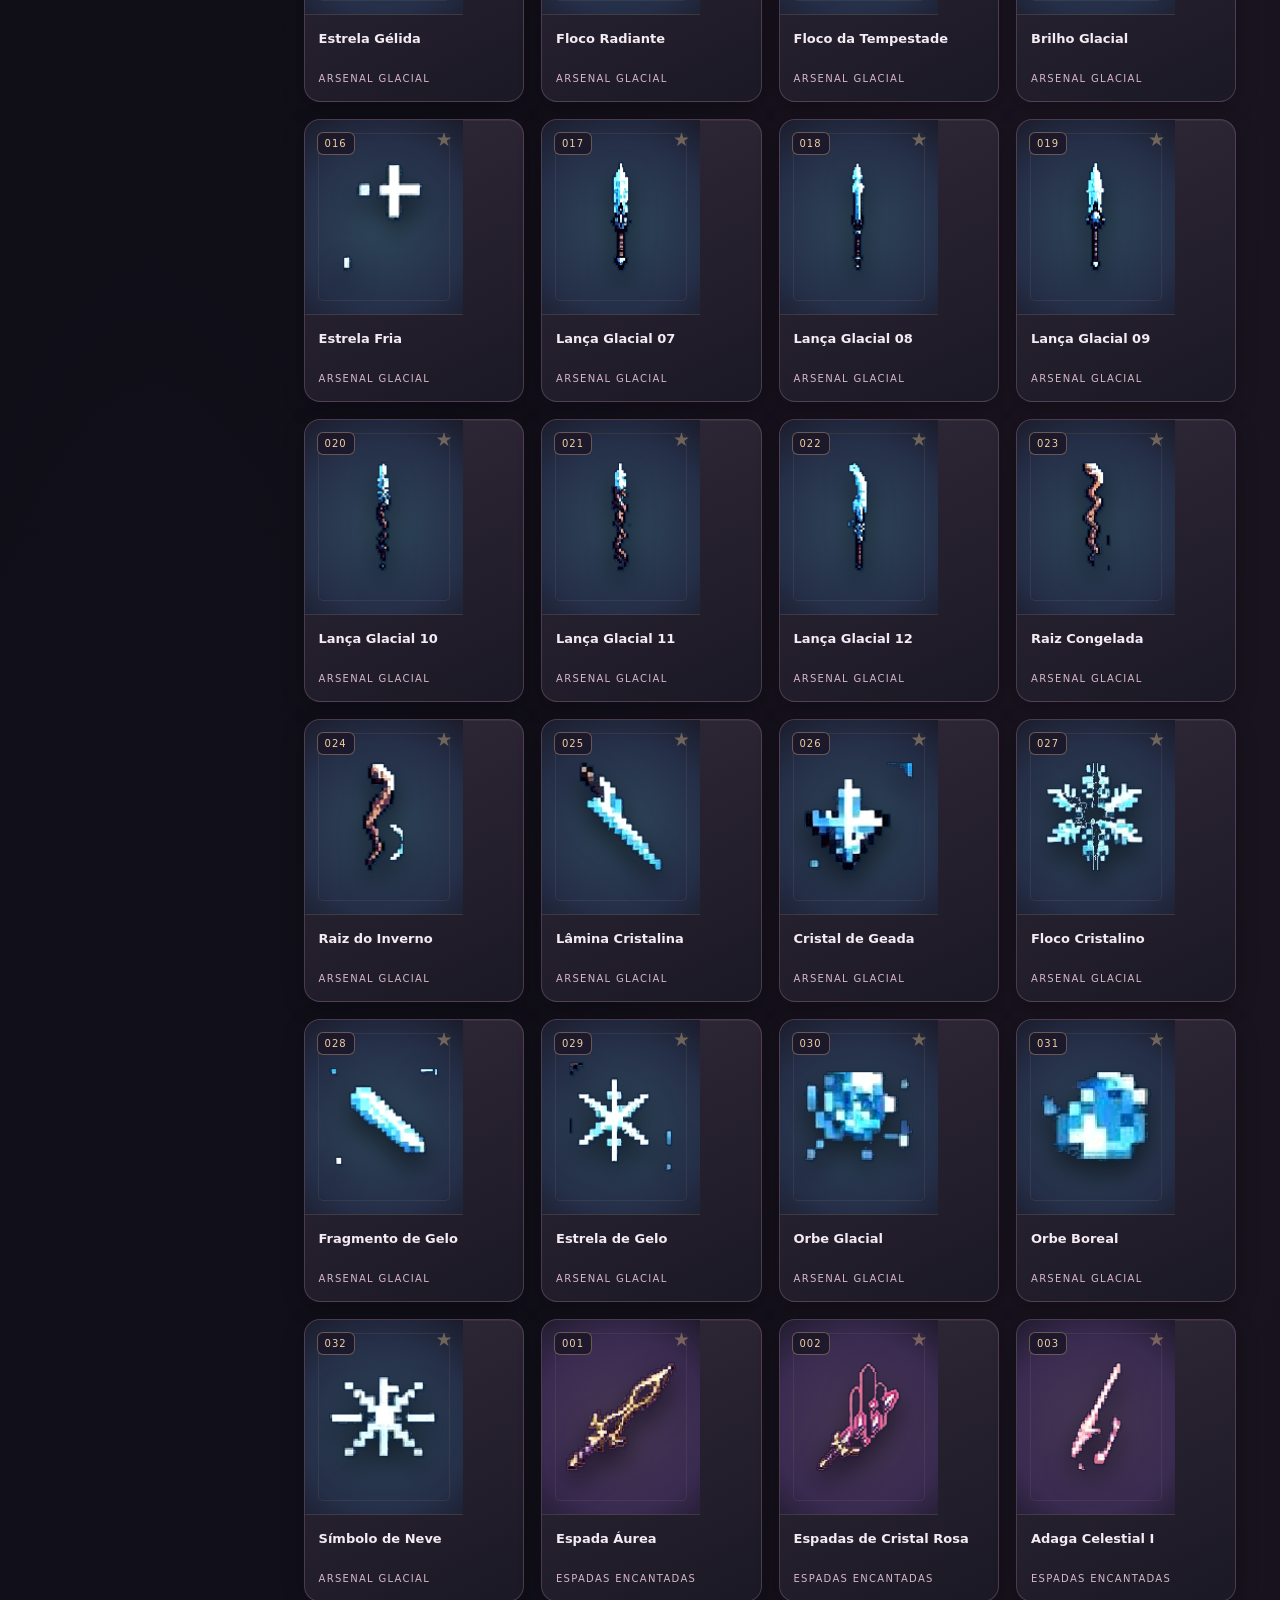
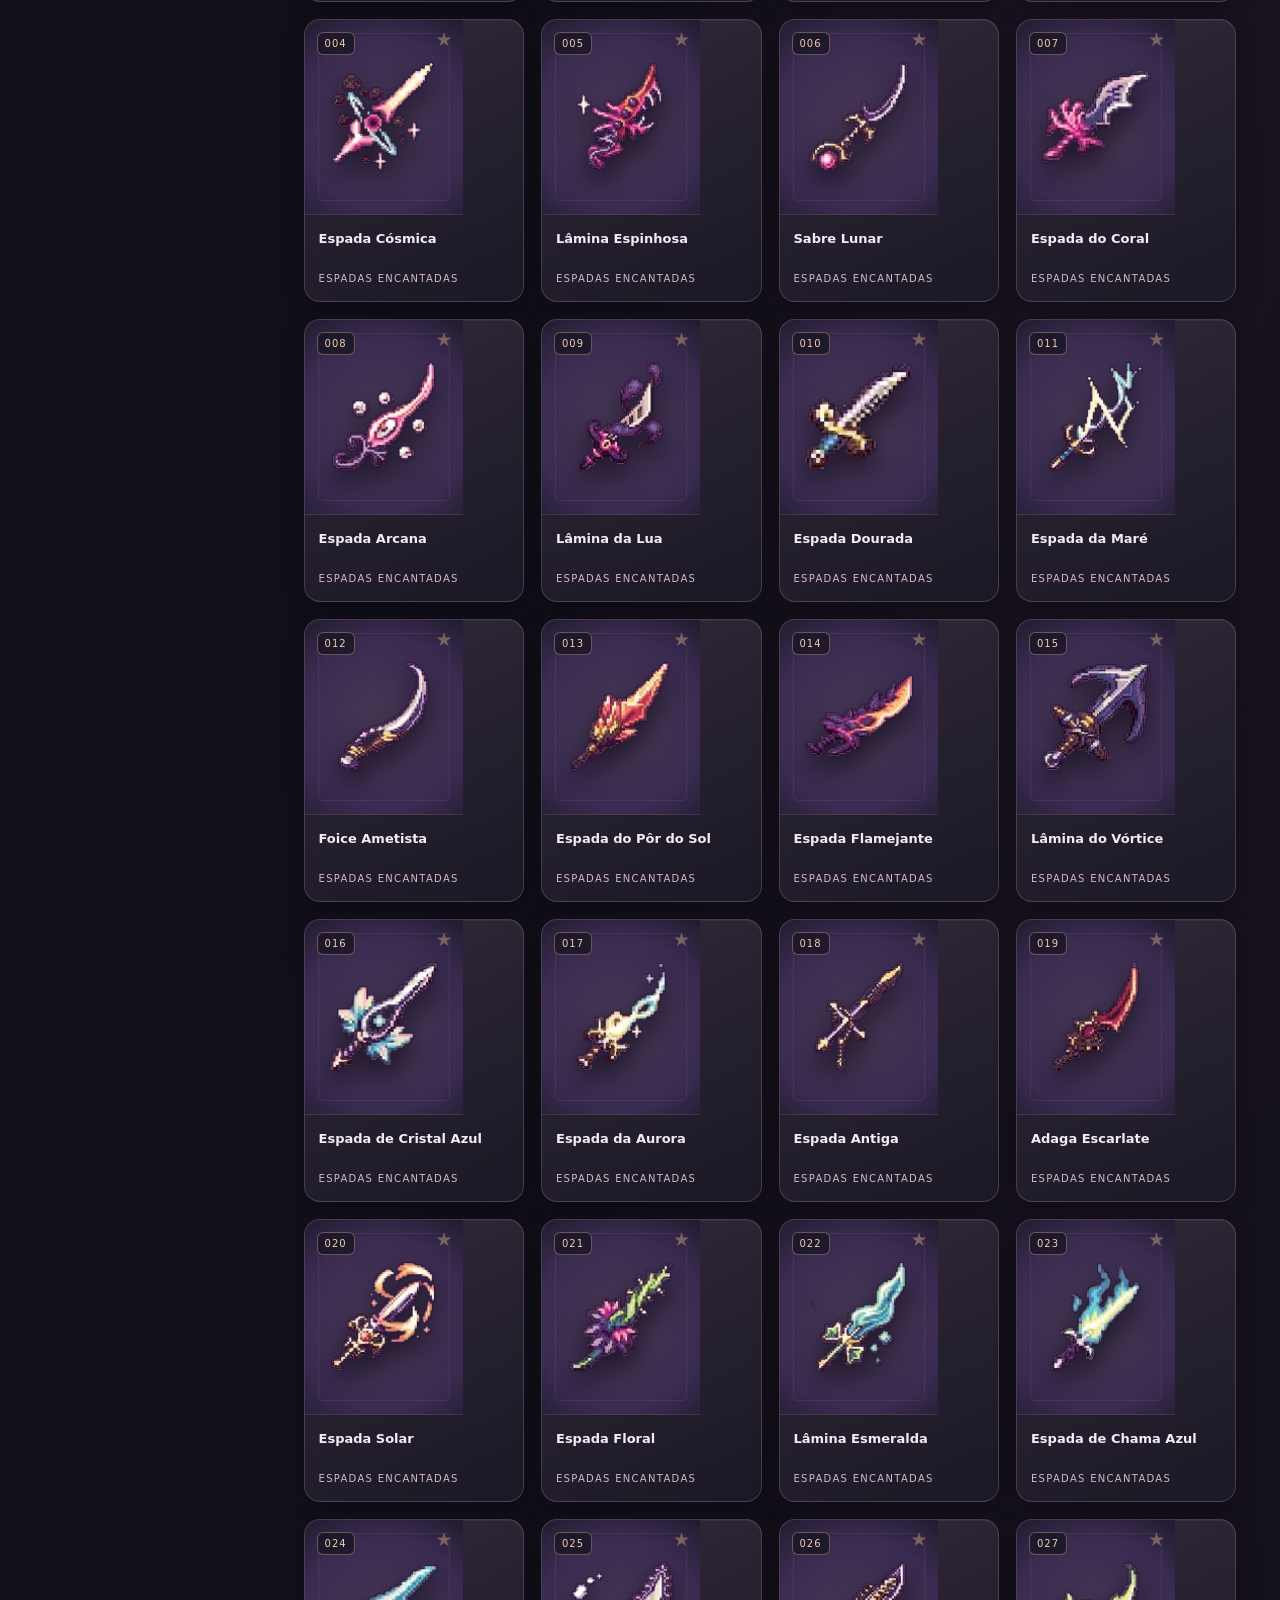
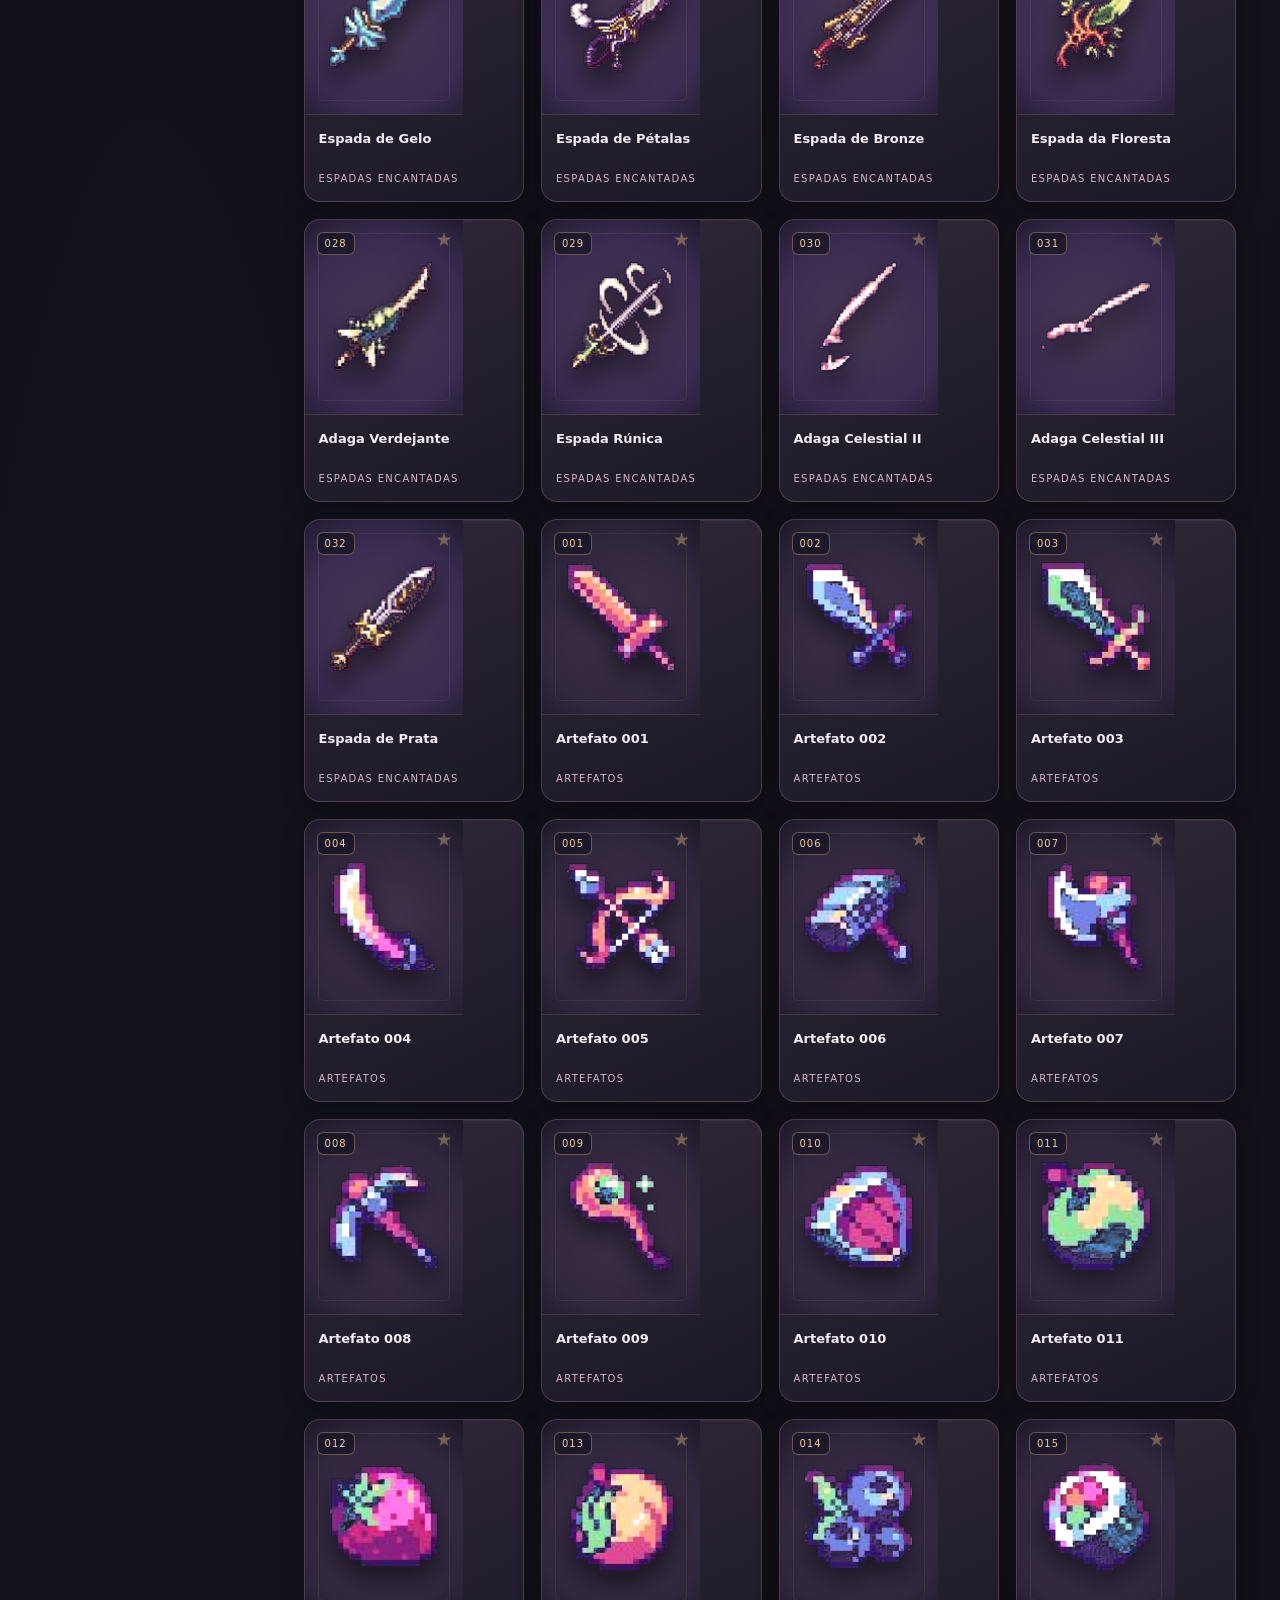
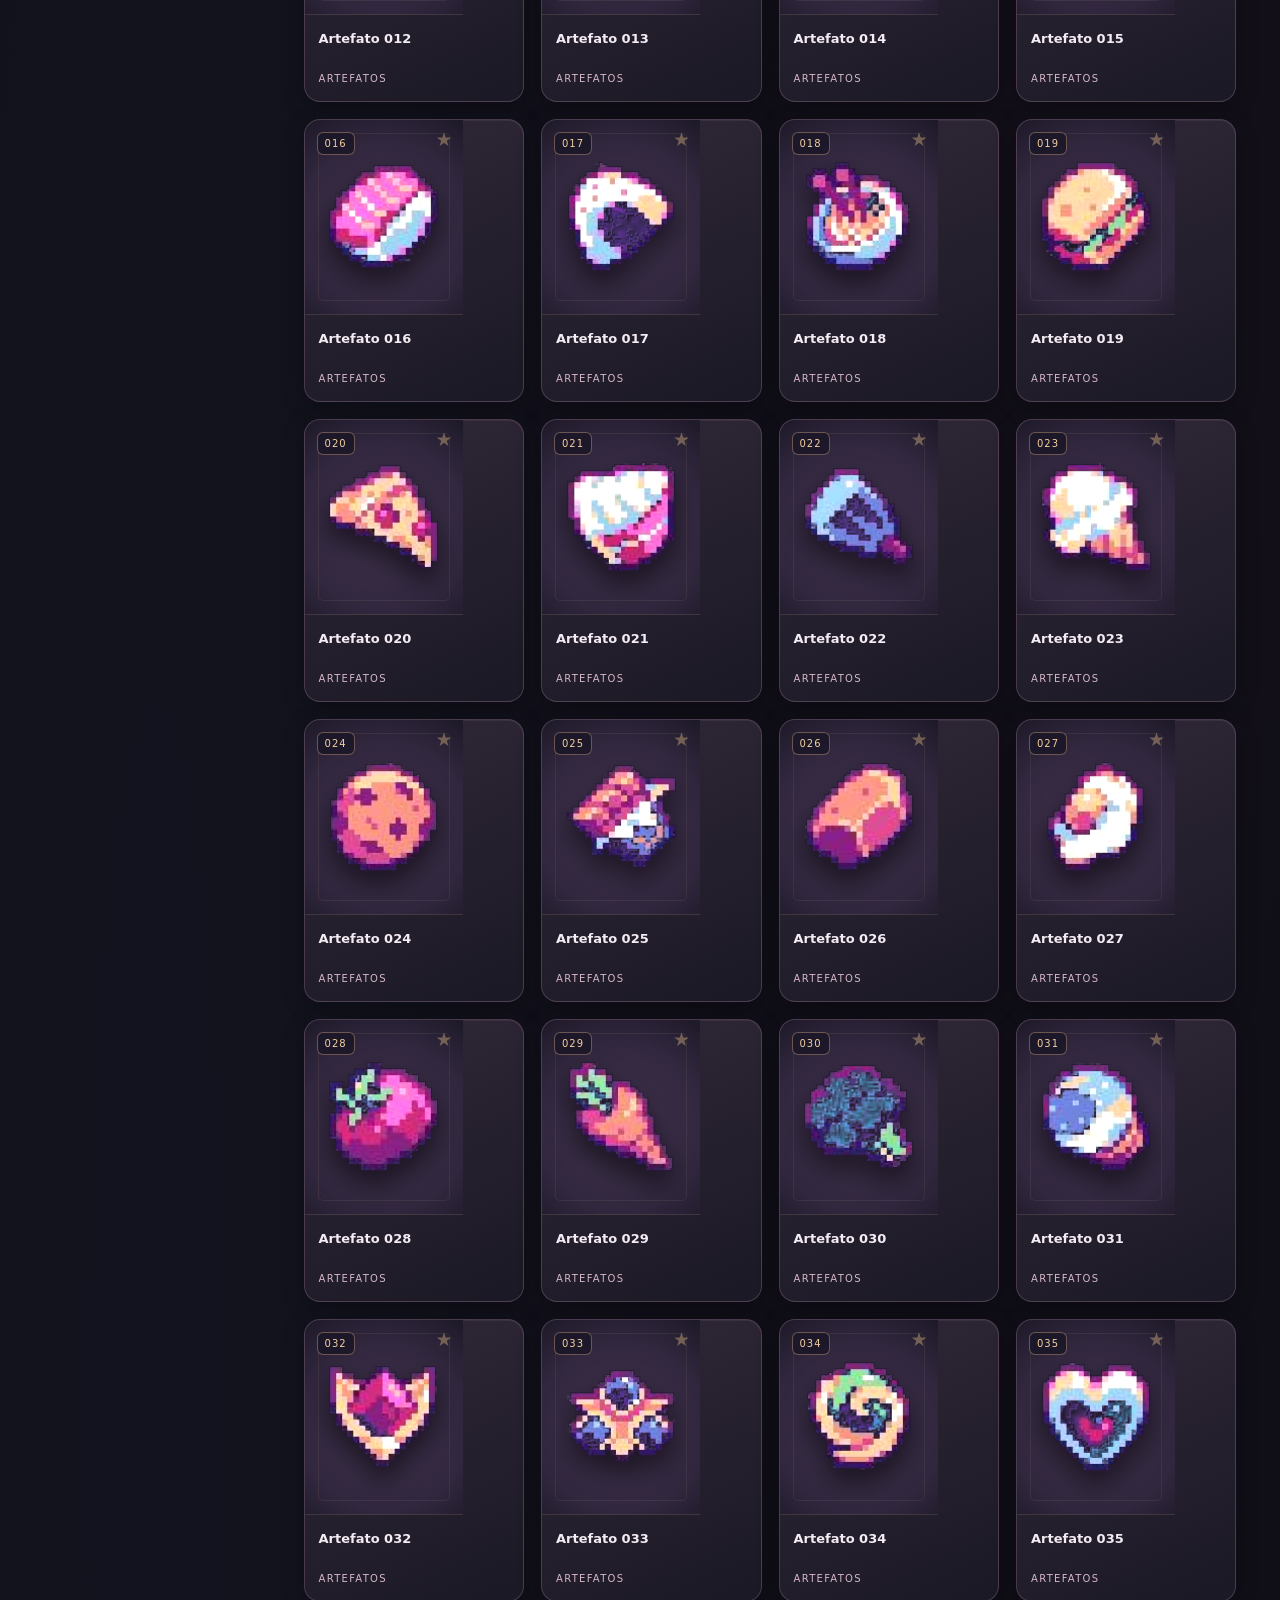
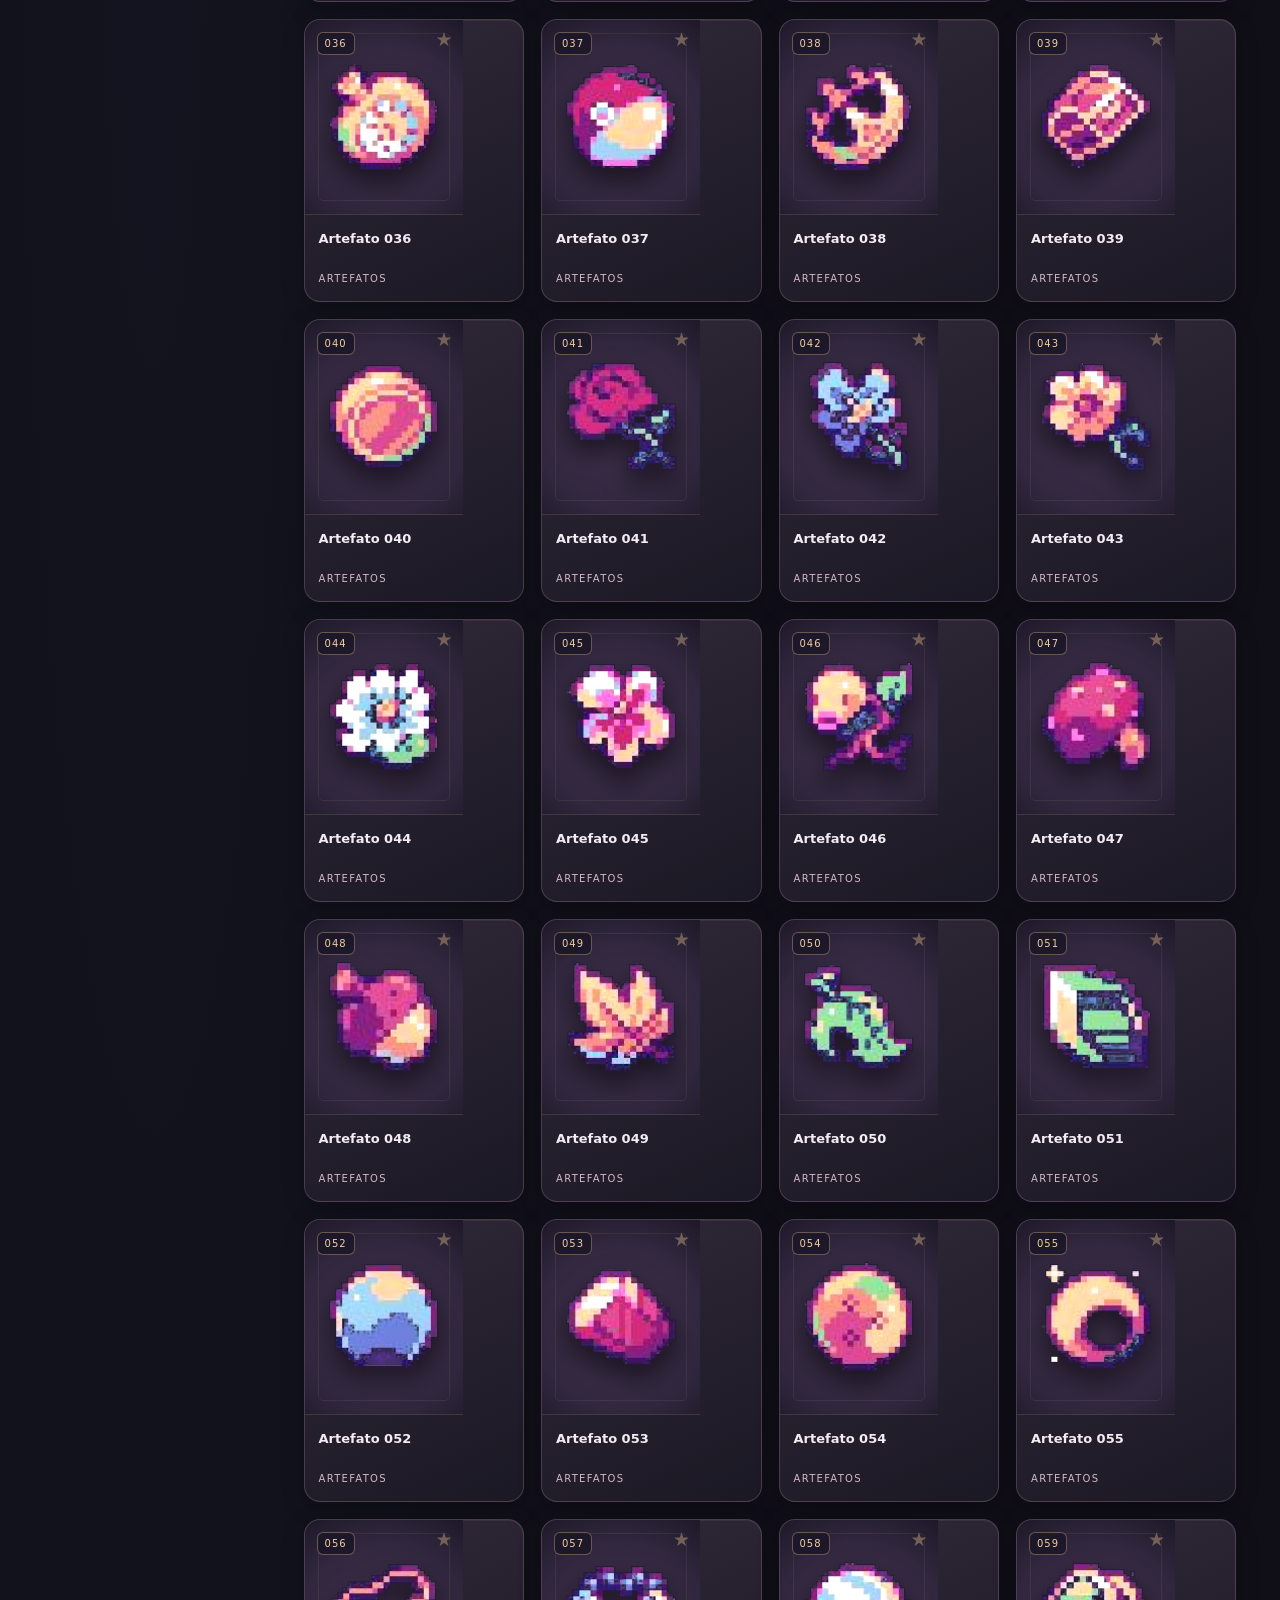
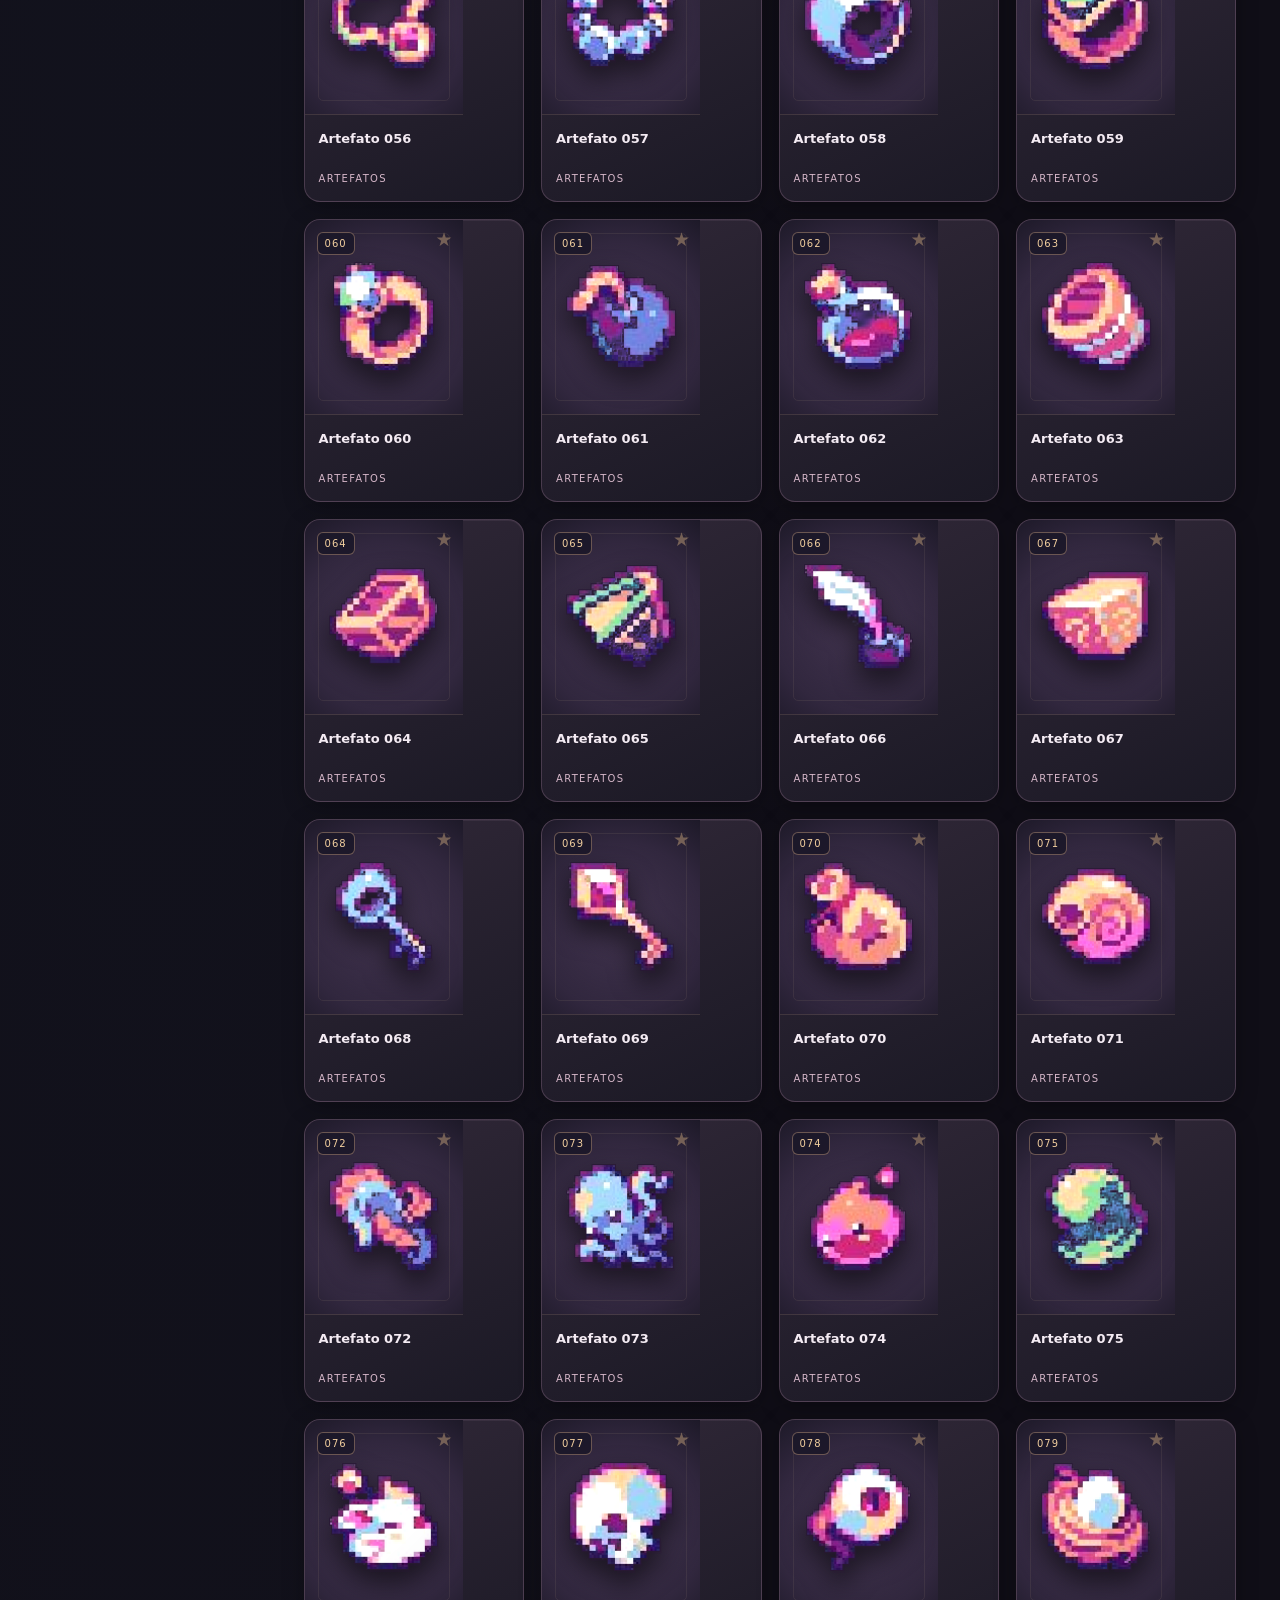
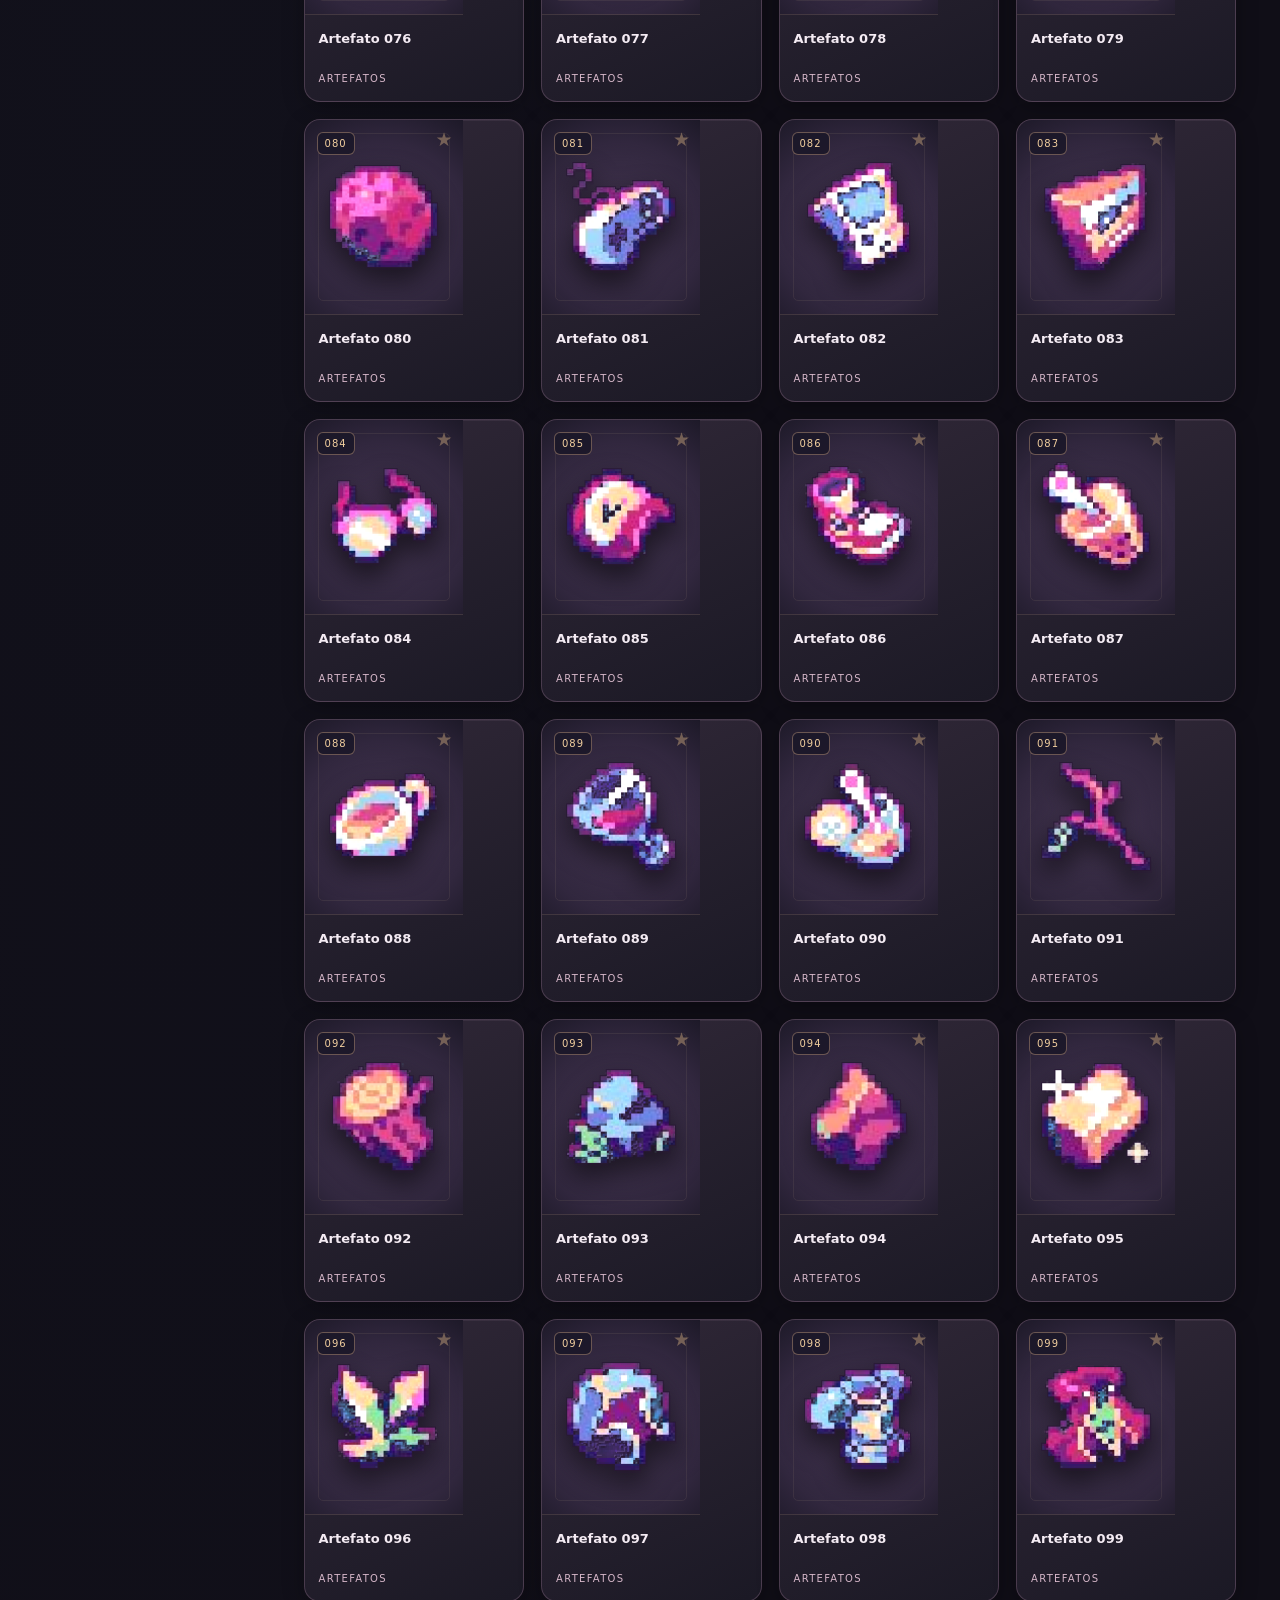
==== commit a29222b5: "Refresh sprite-gallery stylesheet cache for sharper inventory art" ====
--- a/index.html
+++ b/index.html
@@ -16,7 +16,7 @@
 @media(max-width:920px){:root{--side:205px}.content{padding:24px 20px}.grid{grid-template-columns:repeat(auto-fill,minmax(145px,1fr))}.card-art{height:150px}}
 @media(max-width:650px){.shell{display:block}.sidebar{position:relative;width:100%;height:auto;padding:12px;border-right:0;border-bottom:1px solid var(--edge)}.brand{padding:4px 8px 13px;border-bottom:0}.side-title,.sidefoot{display:none}.nav{flex-direction:row;overflow-x:auto;padding-bottom:5px}.nav-btn{flex:none;width:auto;white-space:nowrap;padding:9px}.nav-btn .cnt{display:none}.hero{min-height:0;padding:30px 20px}.content{padding:23px 14px}.grid{grid-template-columns:repeat(2,minmax(0,1fr));gap:10px}.card-art{height:145px}.modal-grid{grid-template-columns:1fr}.large-art{border-right:0;border-bottom:1px solid var(--edge);padding:14px}.visual{min-height:200px}.visual img{max-height:200px}.editor{padding:19px}.modal-head{padding:11px 16px}.card-title{font-size:12px}}
 </style><link rel="stylesheet" href="wiki-rework.css?v=3">
-<link rel="stylesheet" href="sprite-gallery.css?v=2"></head><body>
+<link rel="stylesheet" href="sprite-gallery.css?v=3"></head><body>
 <div class="shell"><aside class="sidebar"><div class="brand"><div class="brandmark">✦</div><div><b>Codex Arcano</b><small>WIKI DE ITENS</small></div></div><div class="side-title">Coleções</div><nav id="nav" class="nav" aria-label="Categorias"></nav><div class="sidefoot">✧ Sprites individuais com fundo transparente.<br>✧ Descrições escritas por você.<br>✧ Funciona sem internet.</div></aside>
 <div class="page"><div class="hero"><div class="eyebrow">Arquivo de relíquias • Coleção ilustrada</div><h1>O Compêndio dos Itens</h1><p>Um acervo de armas, flores, artefatos e tesouros. Explore a coleção e escreva sua própria história para cada descoberta.</p></div>
 <main class="content"><div class="controls"><label class="searchbox" aria-label="Pesquisar"><span>⌕</span><input type="search" id="search" placeholder="Pesquisar itens pelo nome ou número…" autocomplete="off"></label><select class="select" id="sort" aria-label="Ordenar"><option value="order">Ordem original</option><option value="az">Nome A–Z</option><option value="za">Nome Z–A</option></select><button class="action" id="favoritesBtn" title="Mostrar favoritos">☆ Favoritos</button><button class="action" id="exportBtn">⇩ Exportar</button><button class="action" id="importBtn">⇧ Importar</button><input class="importinput" id="importFile" type="file" accept=".json,application/json"></div><div class="heading"><div><h2 id="categoryName">Todas as relíquias</h2><p id="categorySubtitle">Cada imagem é um PNG individual sem fundo.</p></div><div class="counter" id="counter"></div></div><div class="grid" id="grid"></div></main>
--- a/sprite-gallery.css
+++ b/sprite-gallery.css
@@ -12,4 +12,35 @@
 .card[data-group] .card-art img{image-rendering:pixelated}
 .card[data-group] .gem{border:1px solid #e4b79065}
 @media(max-width:750px){.codex-compare{flex:1 1 150px}.cx-sprites-status{line-height:1.4}}
-@media(prefers-reduced-motion:reduce){.card[data-group] .card-art img{transition:none!important}}+@media(prefers-reduced-motion:reduce){.card[data-group] .card-art img{transition:none!important}}
+
+/* Restauração da nitidez visual no catálogo.
+   Evita ampliar pixels de um PNG de 128px como grandes blocos em cards maiores.
+   Os arquivos de arte originais permanecem intocados. */
+.card[data-group] .card-art img,
+.card-art > img:not(.codex-item-background),
+.visual img,
+.large-art img {
+  image-rendering:auto !important;
+  -ms-interpolation-mode:bicubic;
+}
+.card-art > img:not(.codex-item-background) {
+  width: min(82%, 158px);
+  height: min(82%, 158px);
+  object-fit:contain;
+  filter:drop-shadow(0 12px 12px #0008);
+}
+.card:hover .card-art > img:not(.codex-item-background) {
+  filter:drop-shadow(0 15px 13px #0009);
+}
+.visual img {
+  max-width:min(85%, 260px);
+  max-height:260px;
+  object-fit:contain;
+}
+@media(max-width:750px){
+  .card-art > img:not(.codex-item-background){
+    width:min(86%,130px);
+    height:min(86%,130px);
+  }
+}
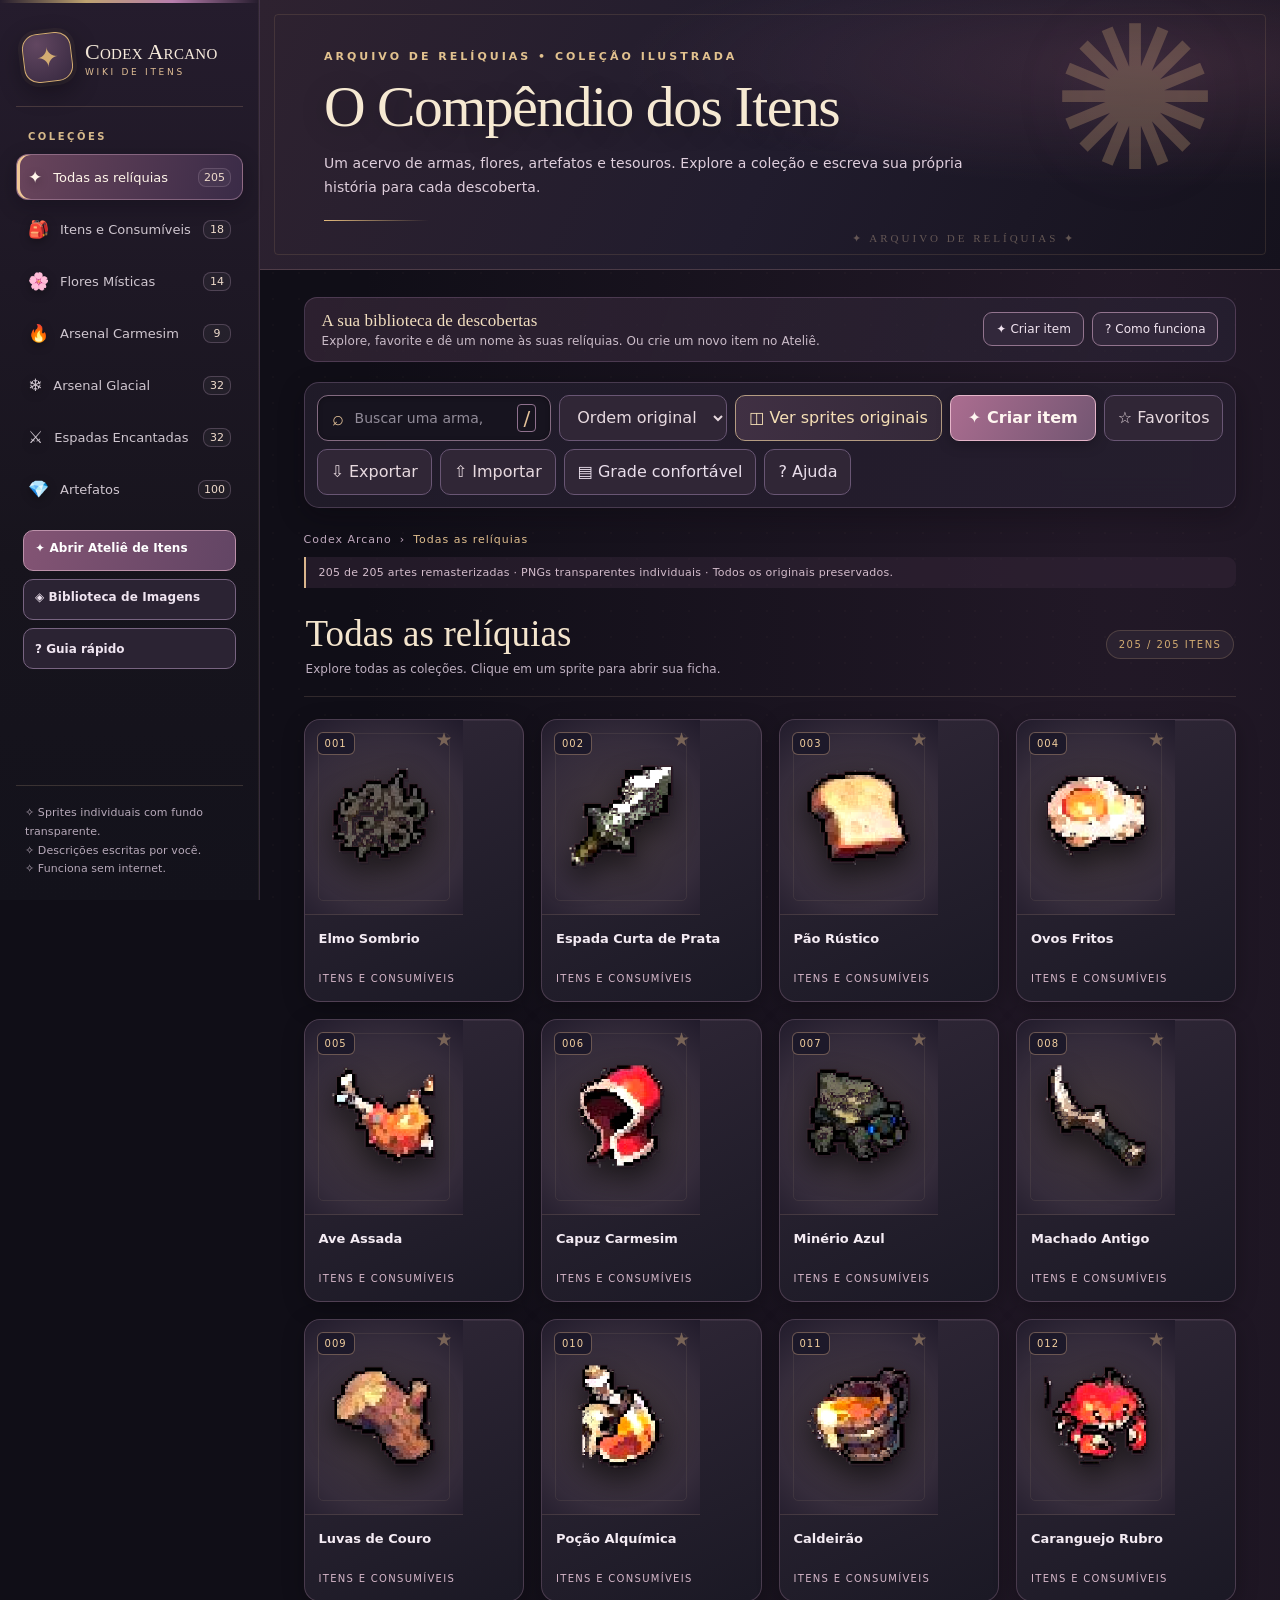
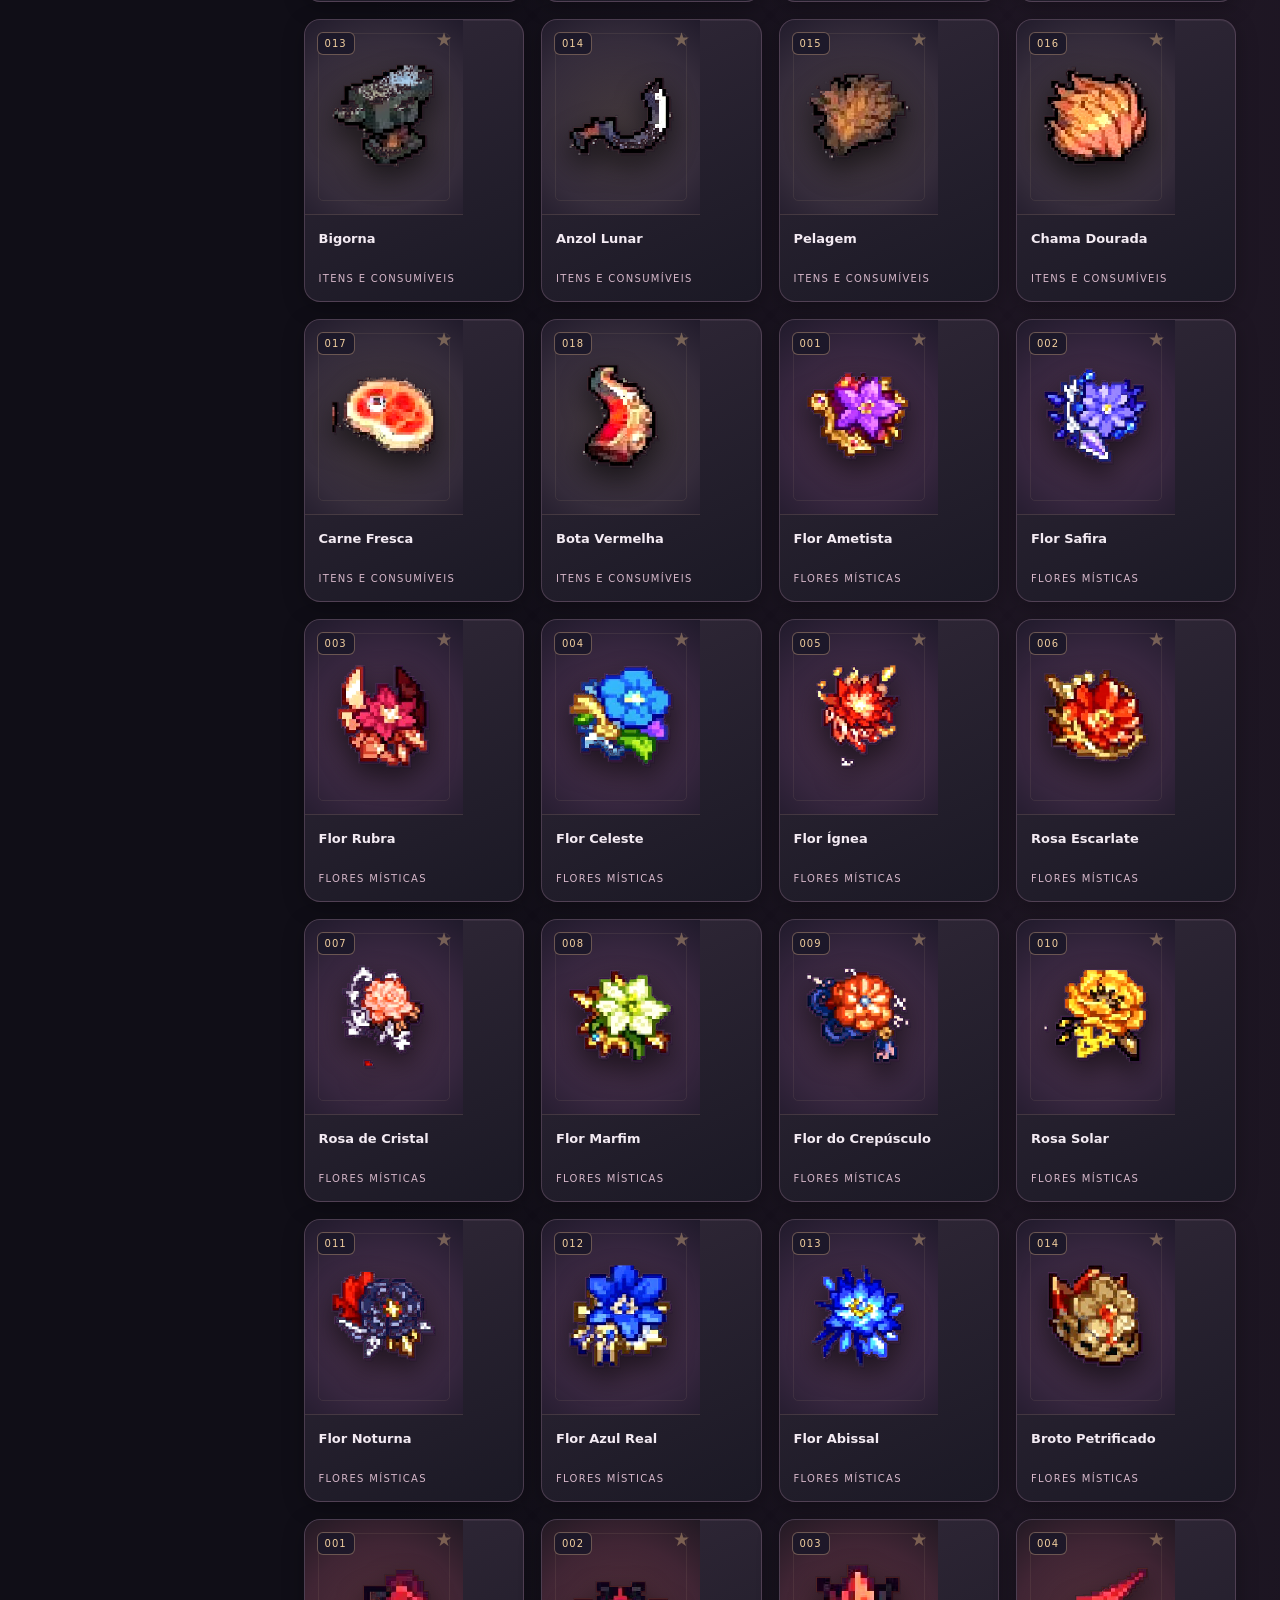
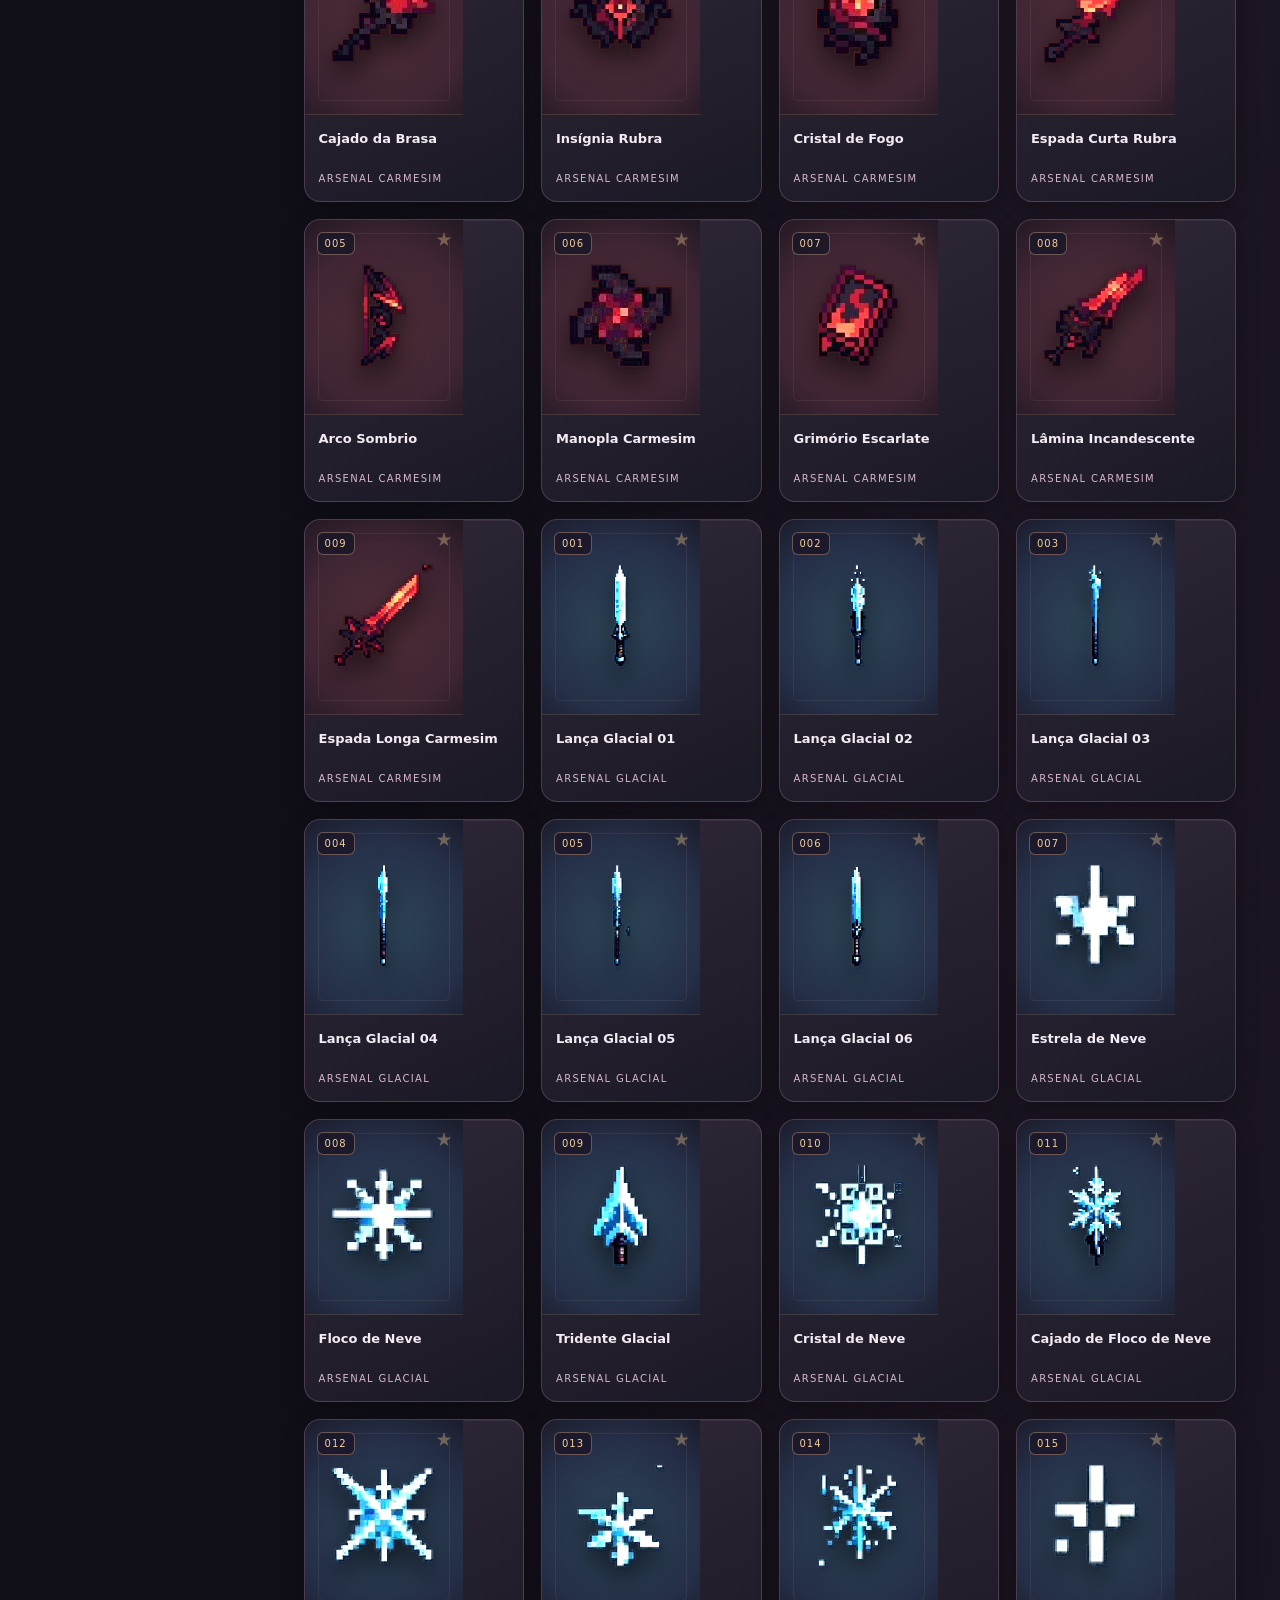
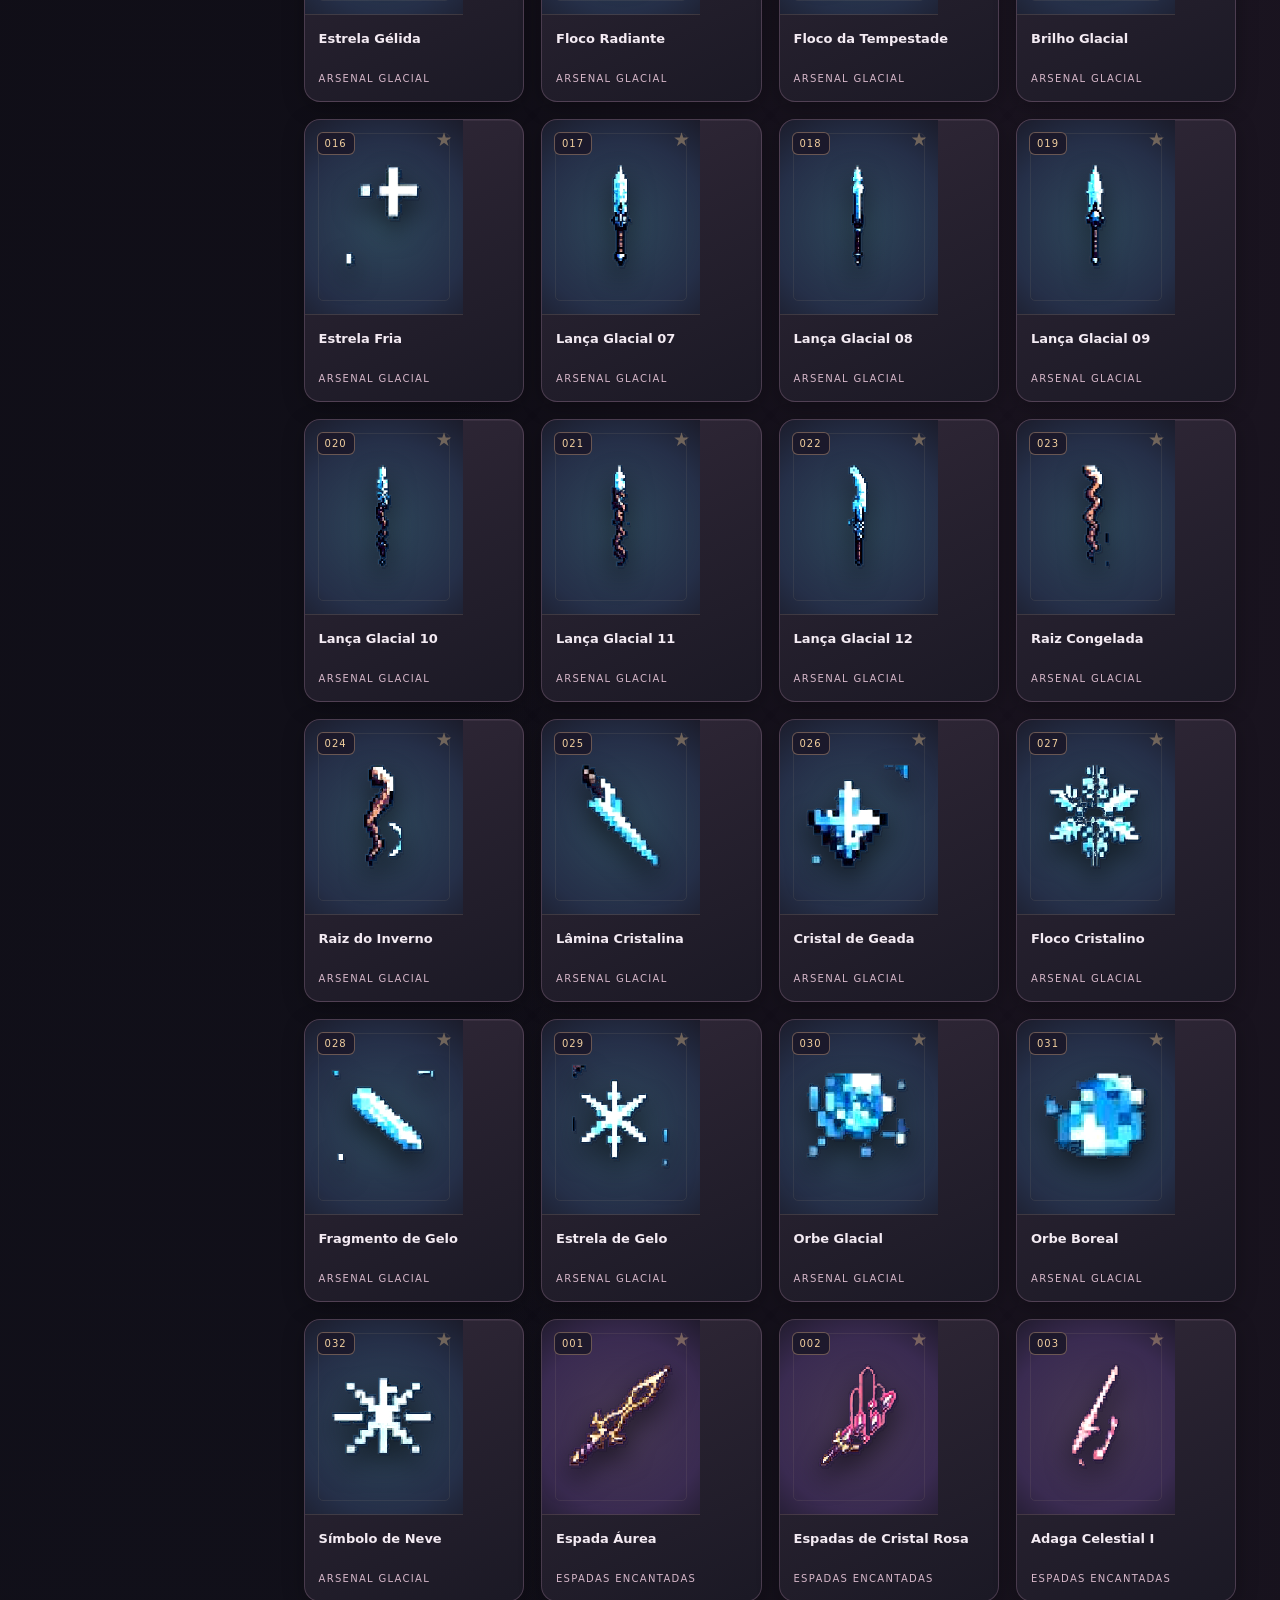
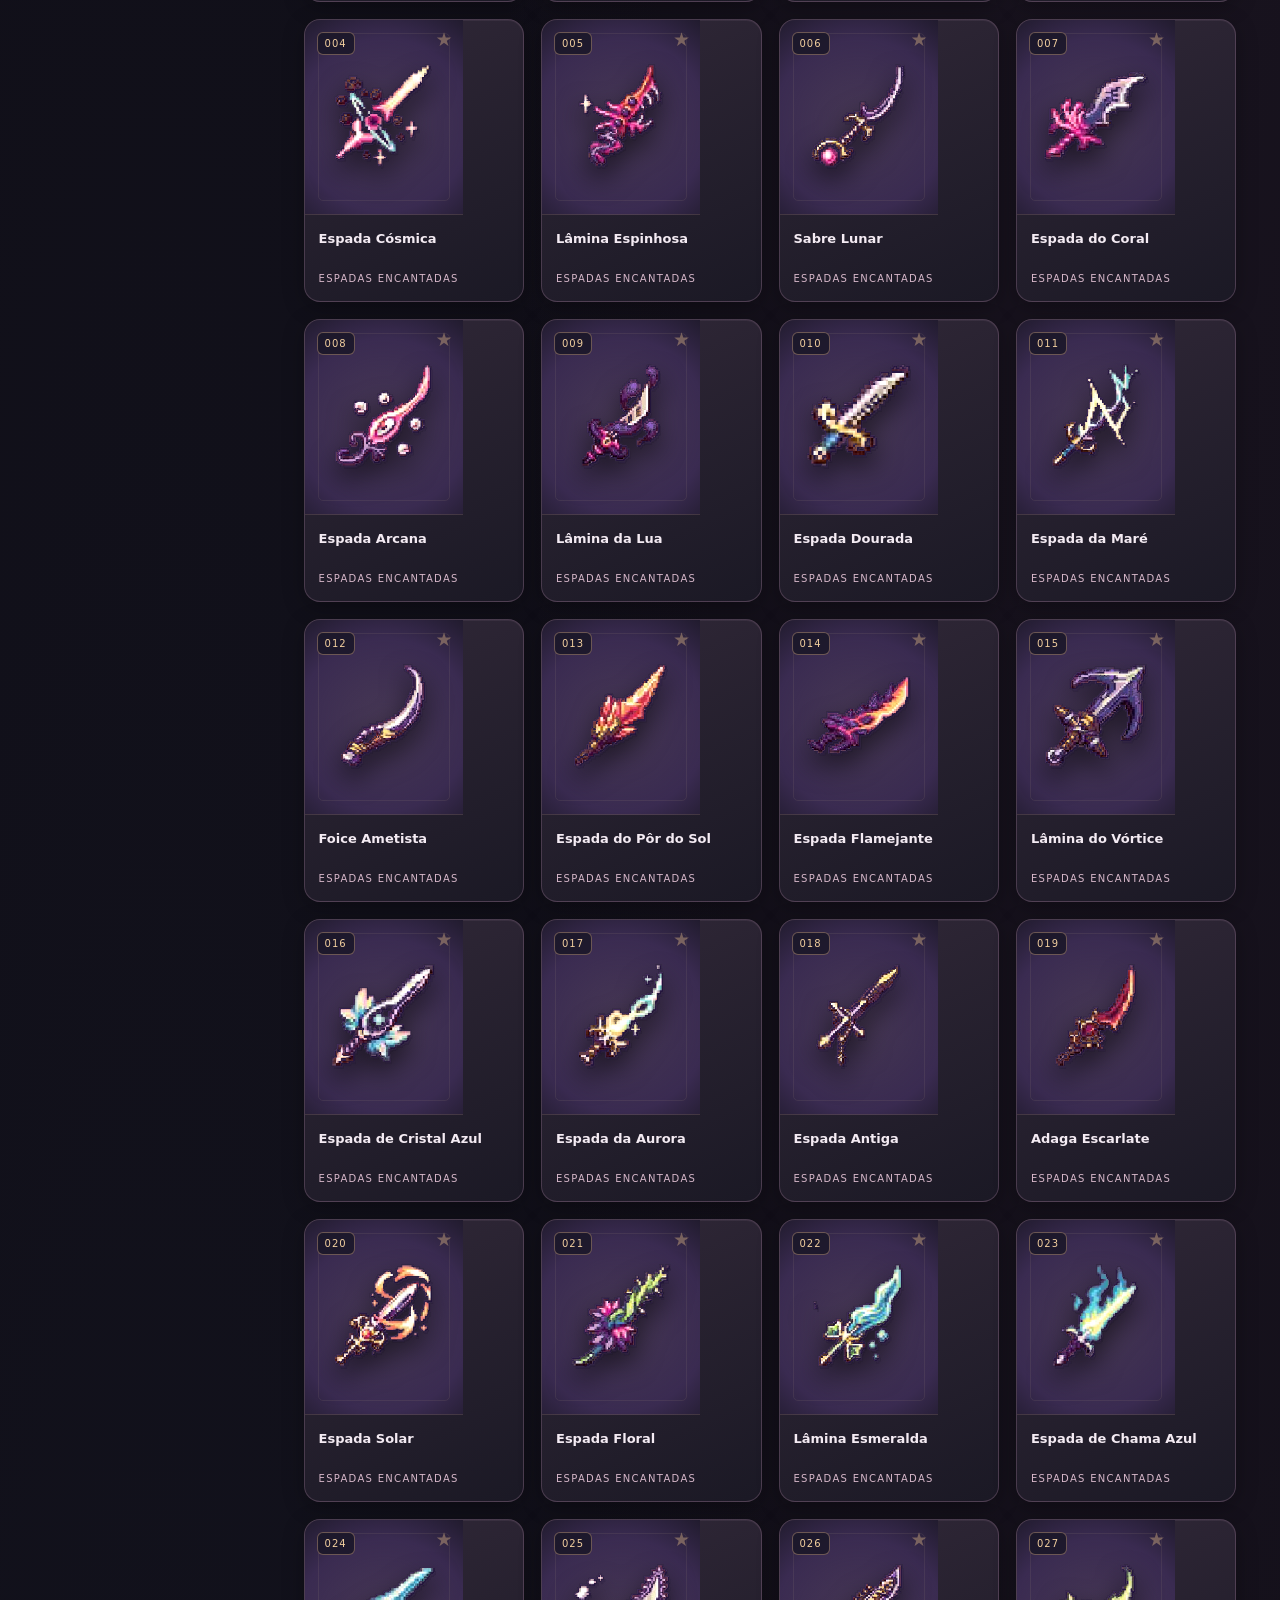
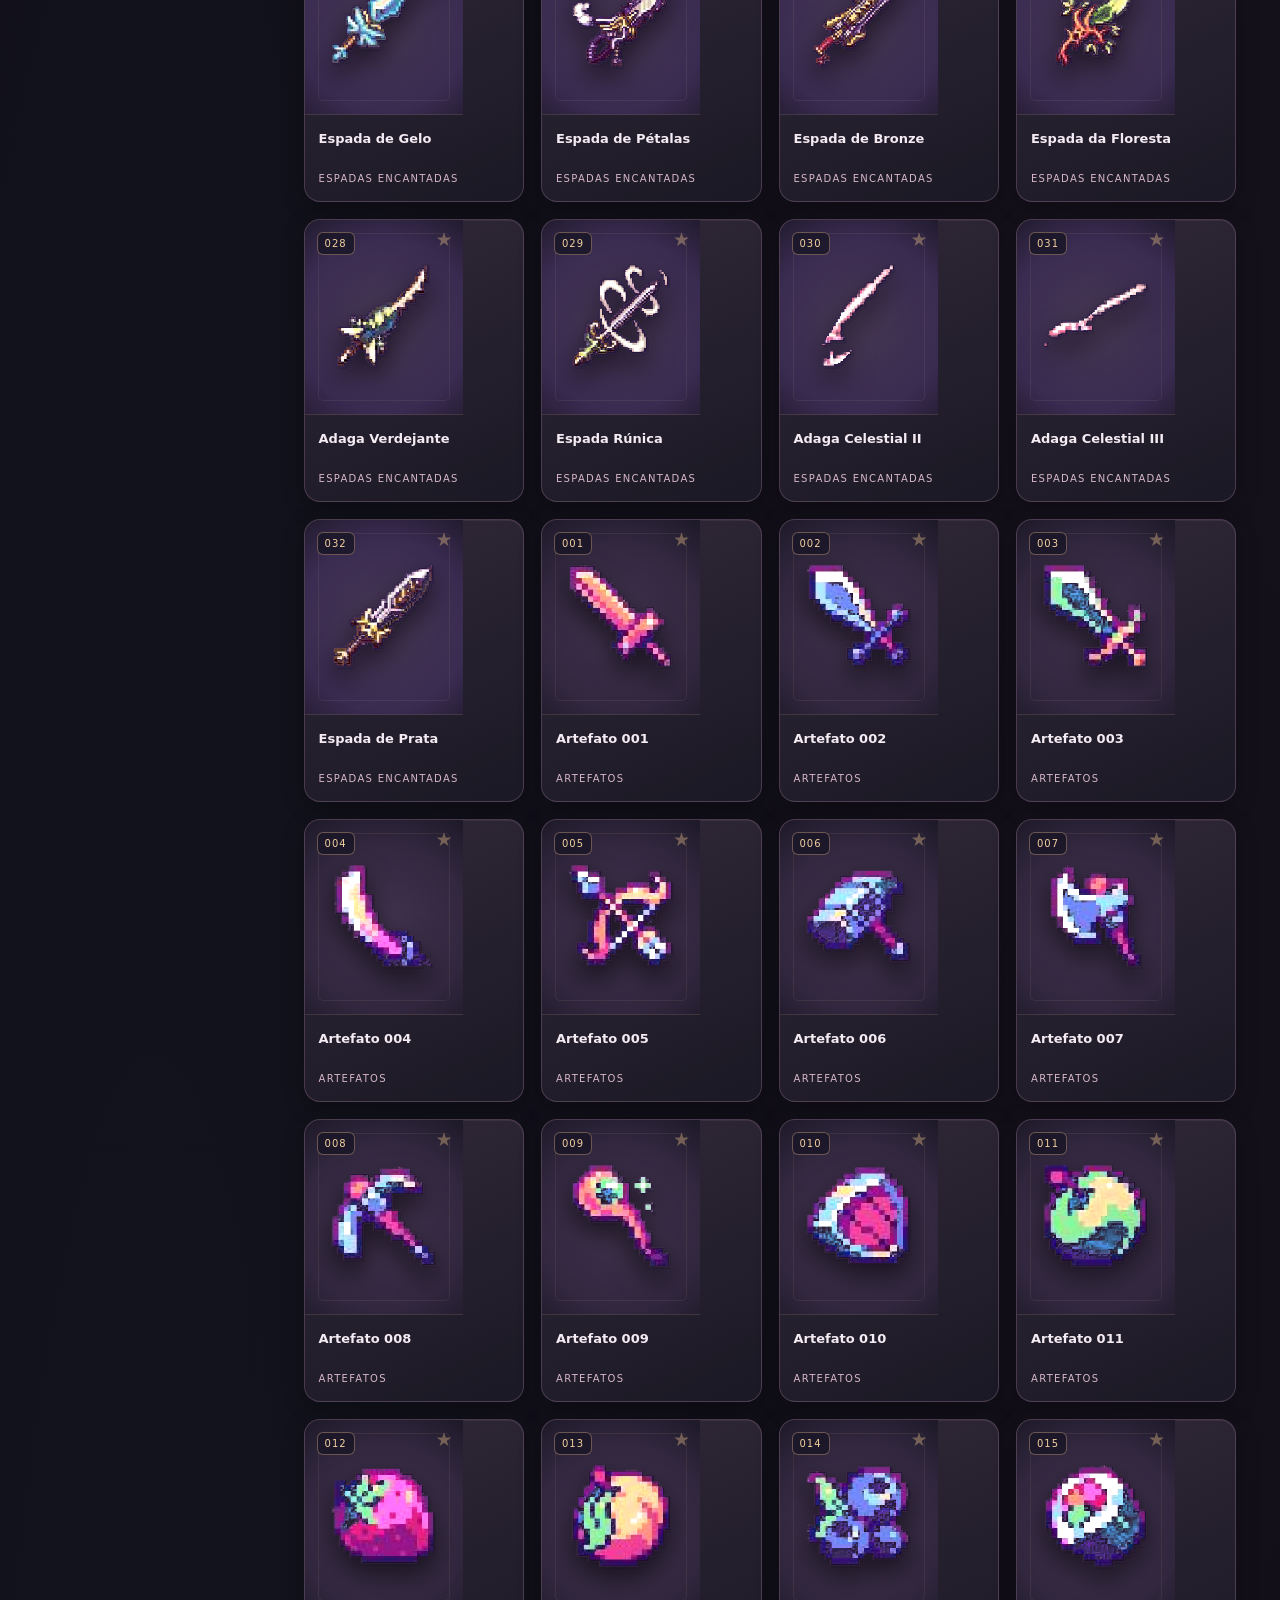
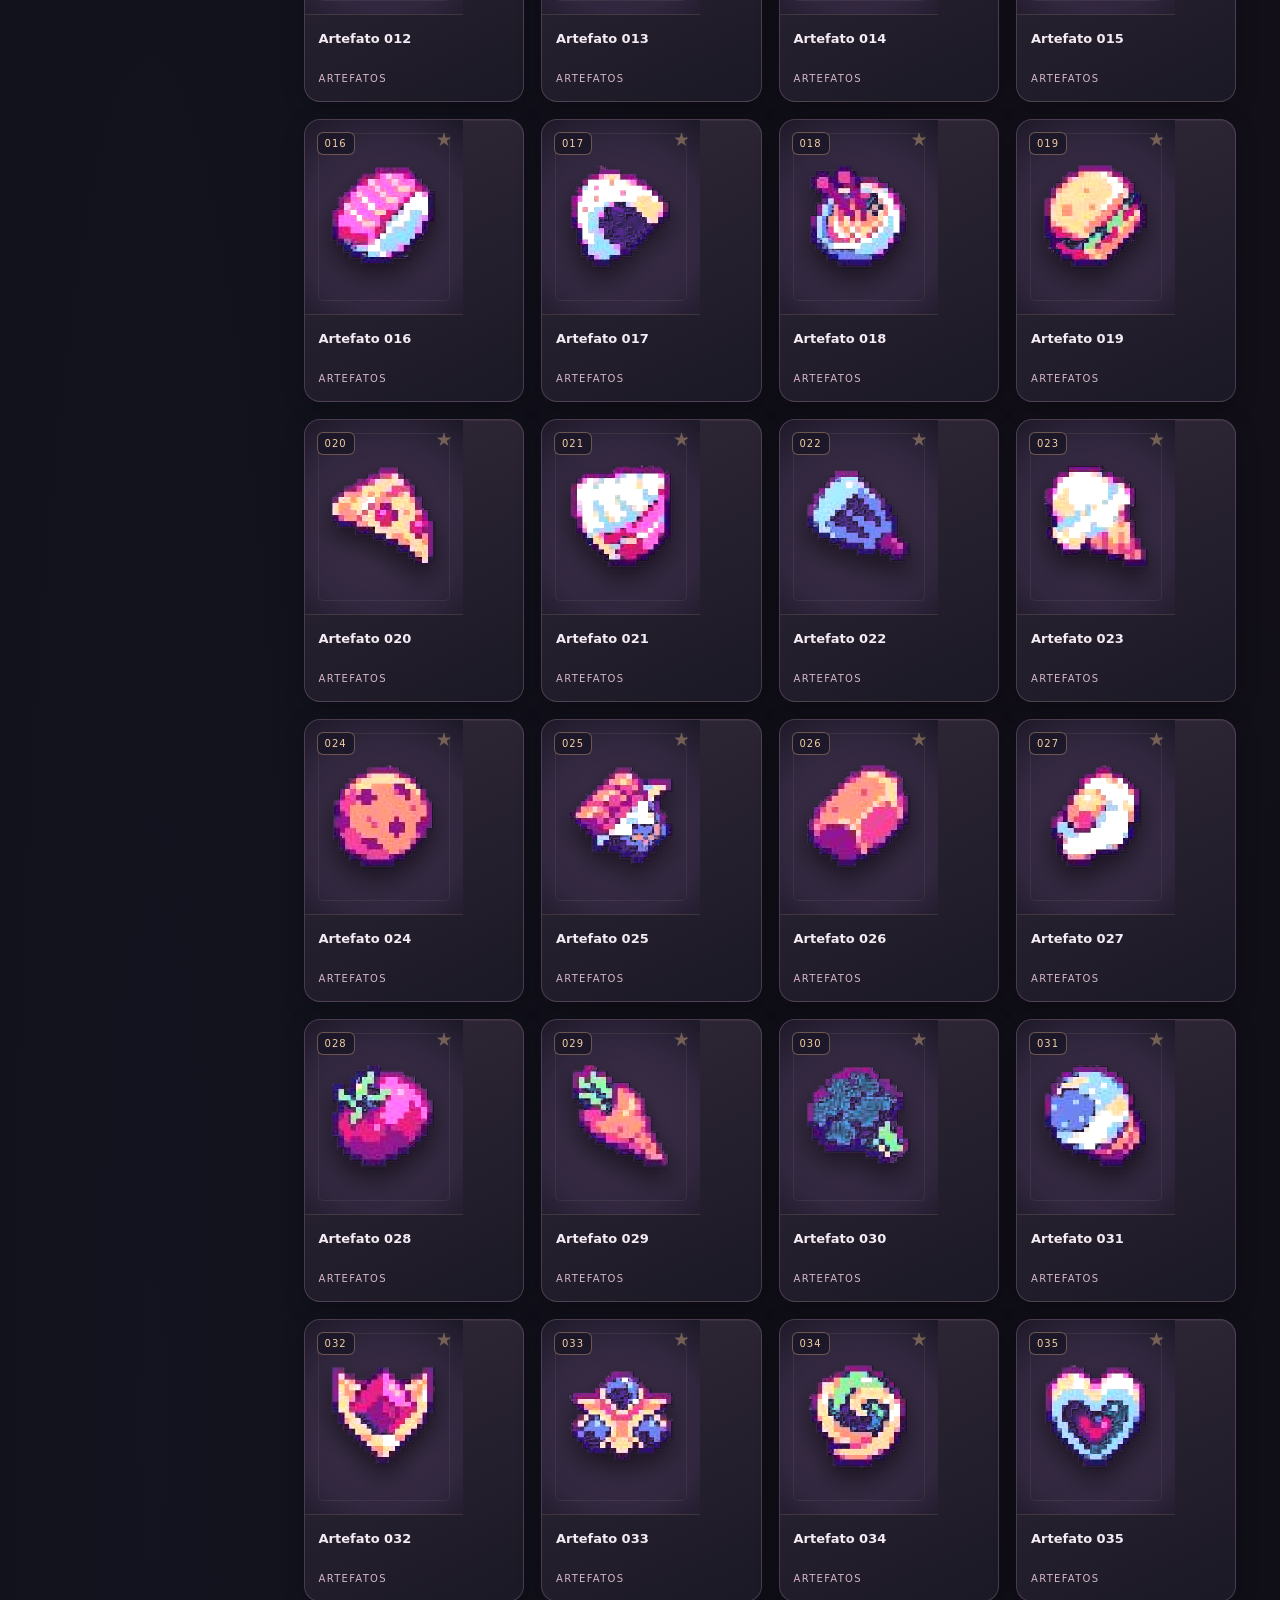
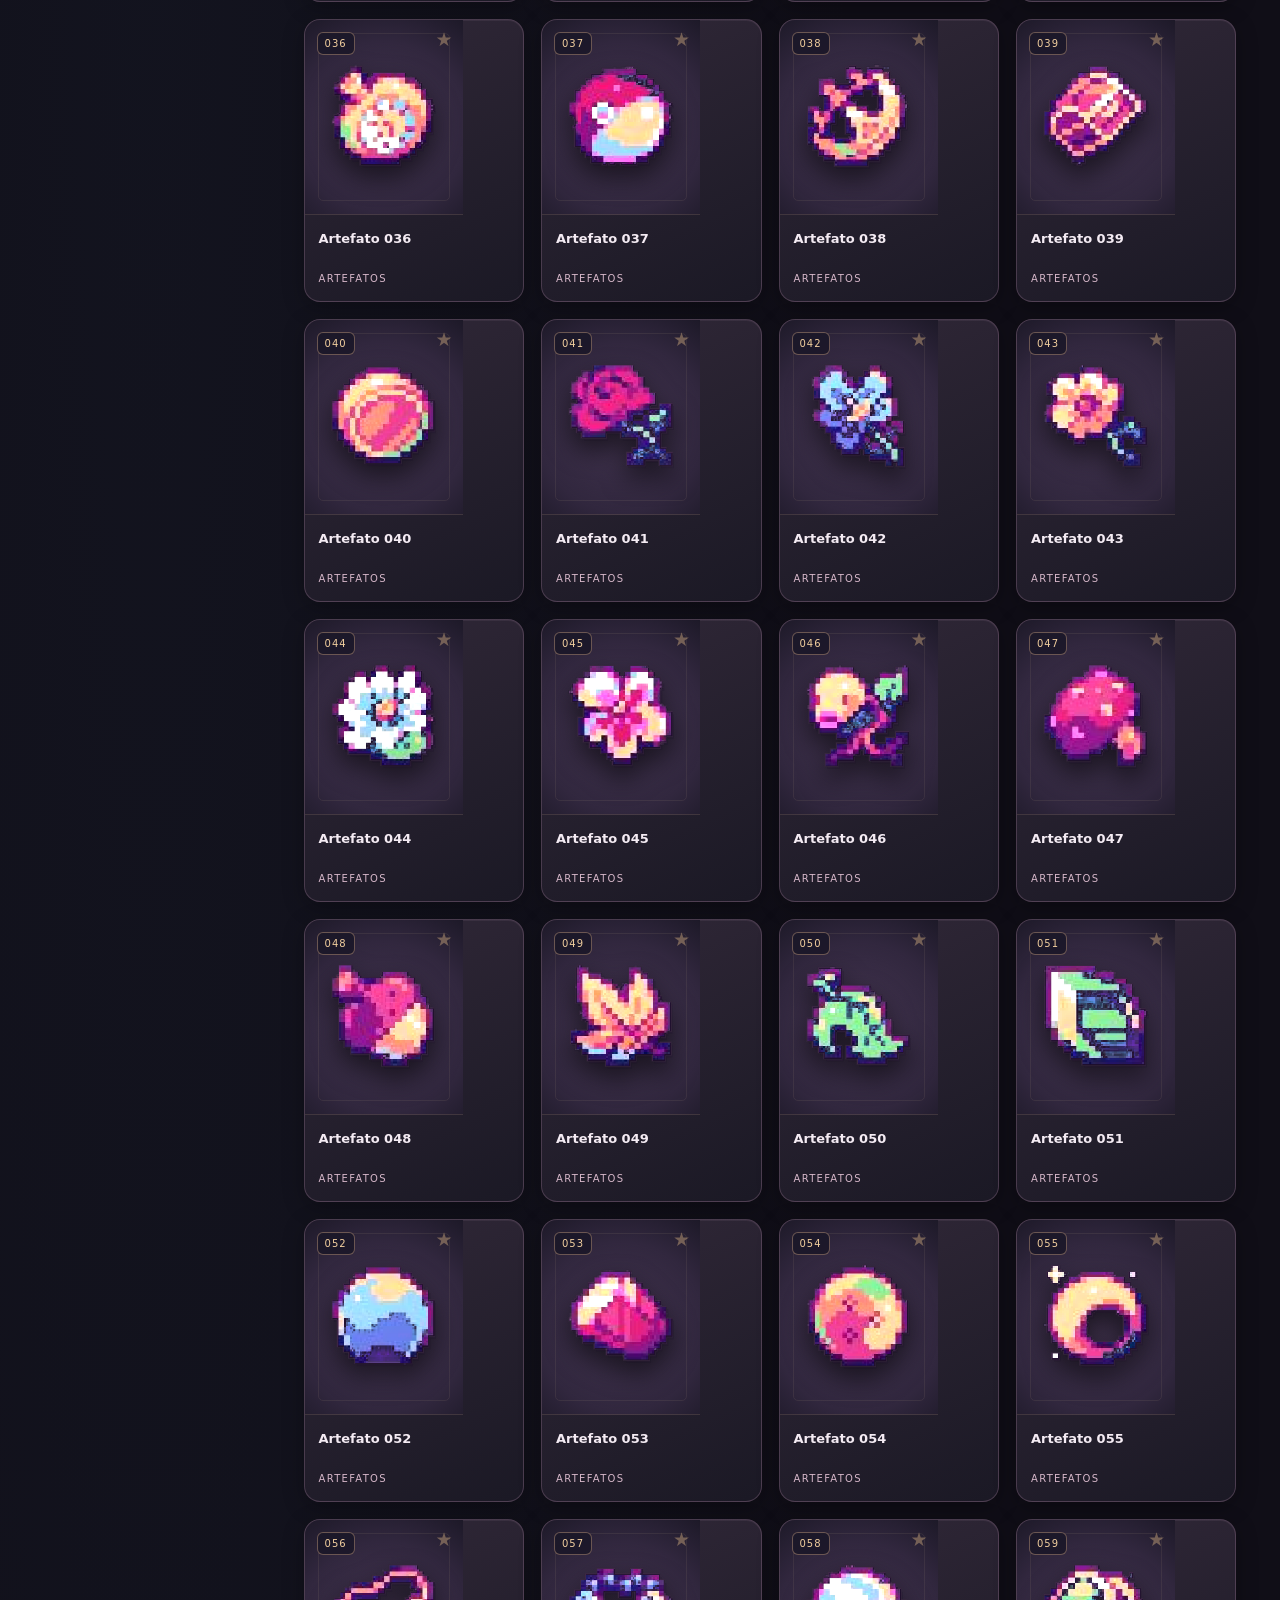
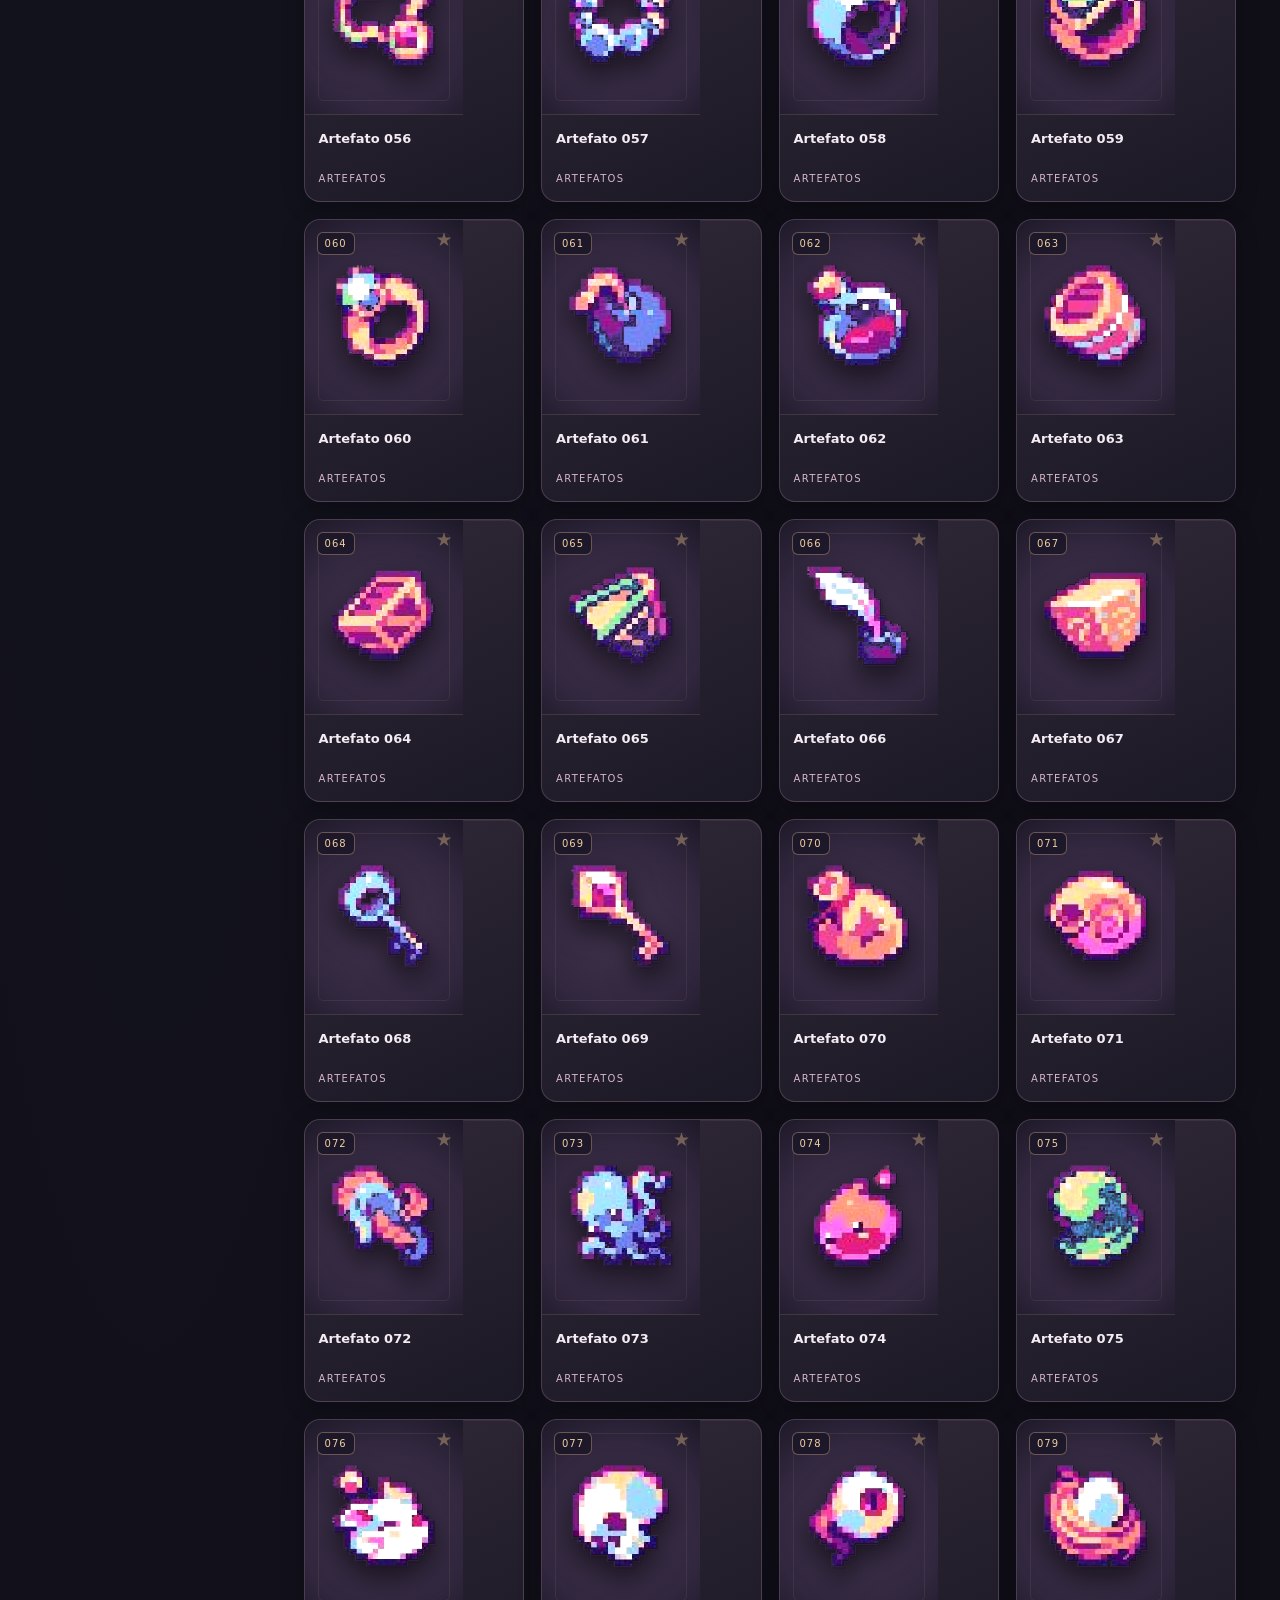
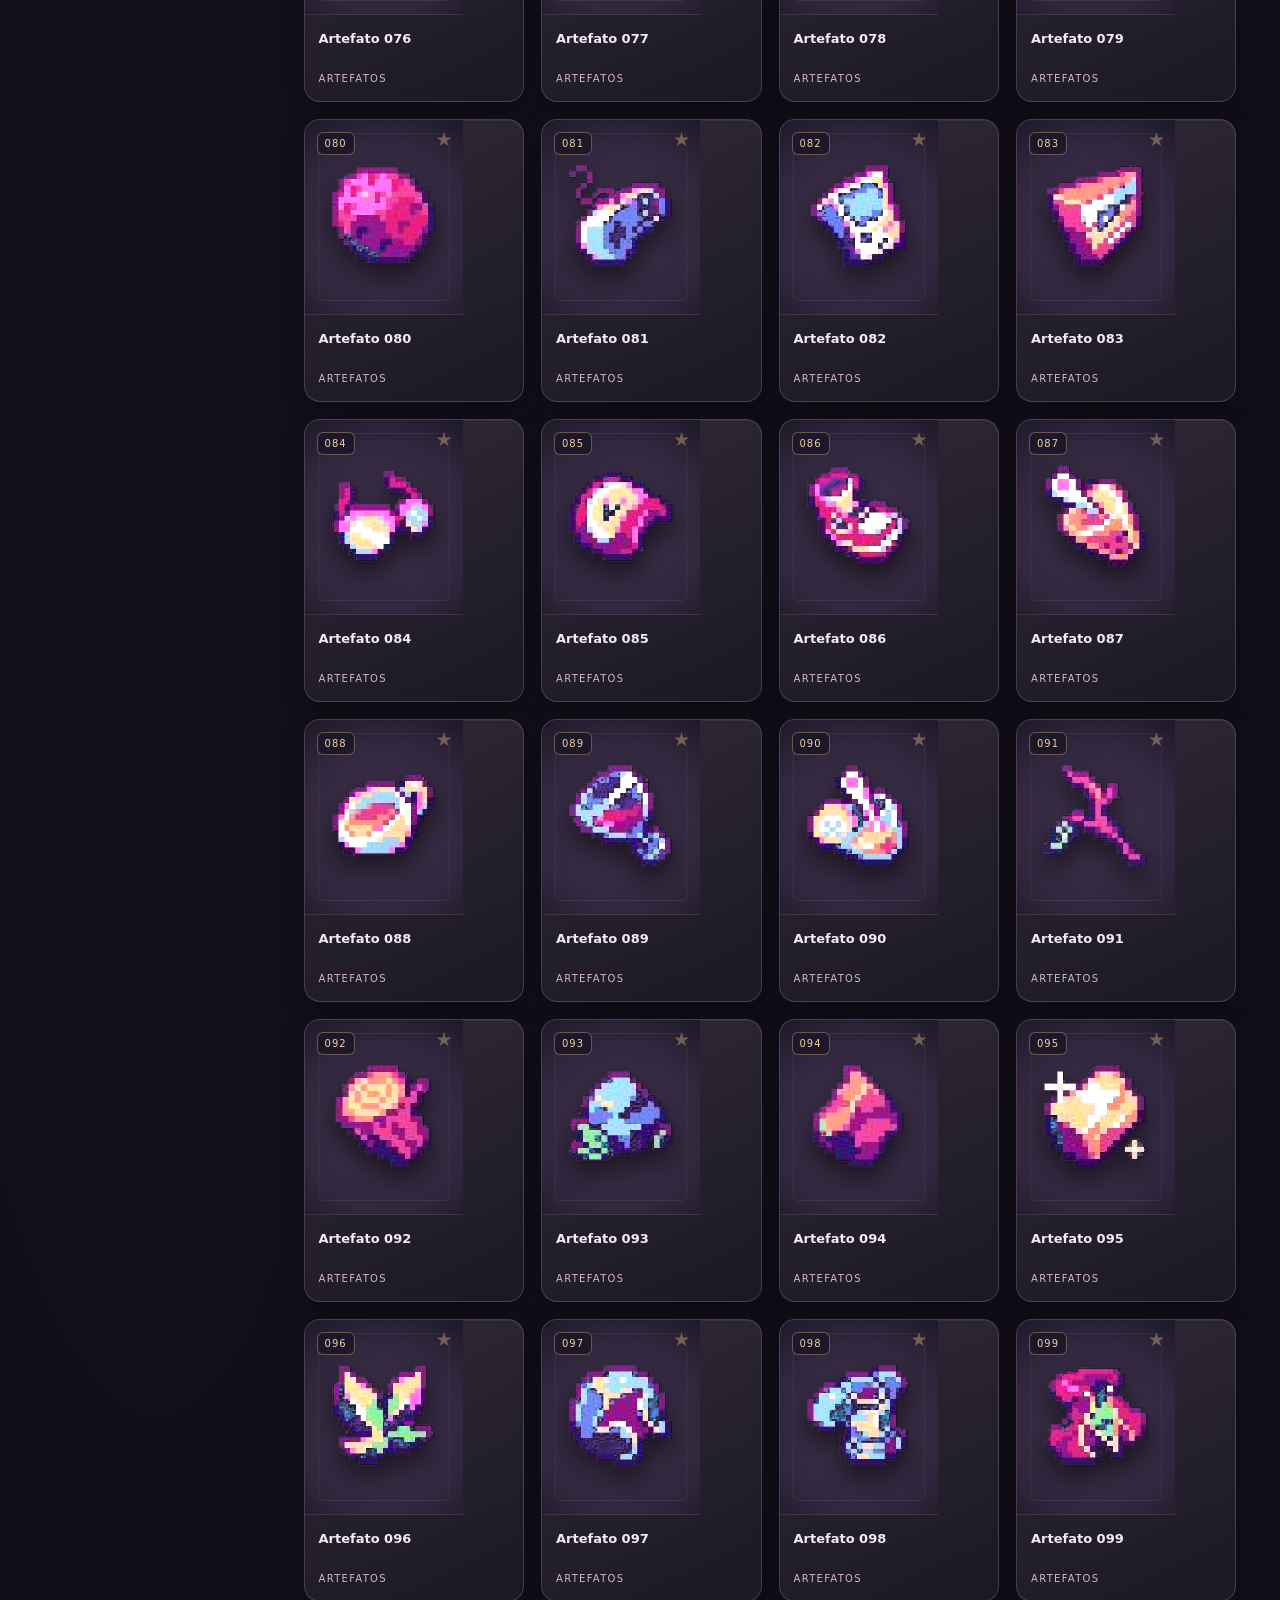
==== commit 86f3a128: "Deploy refreshed 205 restored sprites in wiki with cache-busted assets" ====
--- a/index.html
+++ b/index.html
@@ -16,13 +16,13 @@
 @media(max-width:920px){:root{--side:205px}.content{padding:24px 20px}.grid{grid-template-columns:repeat(auto-fill,minmax(145px,1fr))}.card-art{height:150px}}
 @media(max-width:650px){.shell{display:block}.sidebar{position:relative;width:100%;height:auto;padding:12px;border-right:0;border-bottom:1px solid var(--edge)}.brand{padding:4px 8px 13px;border-bottom:0}.side-title,.sidefoot{display:none}.nav{flex-direction:row;overflow-x:auto;padding-bottom:5px}.nav-btn{flex:none;width:auto;white-space:nowrap;padding:9px}.nav-btn .cnt{display:none}.hero{min-height:0;padding:30px 20px}.content{padding:23px 14px}.grid{grid-template-columns:repeat(2,minmax(0,1fr));gap:10px}.card-art{height:145px}.modal-grid{grid-template-columns:1fr}.large-art{border-right:0;border-bottom:1px solid var(--edge);padding:14px}.visual{min-height:200px}.visual img{max-height:200px}.editor{padding:19px}.modal-head{padding:11px 16px}.card-title{font-size:12px}}
 </style><link rel="stylesheet" href="wiki-rework.css?v=3">
-<link rel="stylesheet" href="sprite-gallery.css?v=3"></head><body>
+<link rel="stylesheet" href="sprite-gallery.css?v=4"></head><body>
 <div class="shell"><aside class="sidebar"><div class="brand"><div class="brandmark">✦</div><div><b>Codex Arcano</b><small>WIKI DE ITENS</small></div></div><div class="side-title">Coleções</div><nav id="nav" class="nav" aria-label="Categorias"></nav><div class="sidefoot">✧ Sprites individuais com fundo transparente.<br>✧ Descrições escritas por você.<br>✧ Funciona sem internet.</div></aside>
 <div class="page"><div class="hero"><div class="eyebrow">Arquivo de relíquias • Coleção ilustrada</div><h1>O Compêndio dos Itens</h1><p>Um acervo de armas, flores, artefatos e tesouros. Explore a coleção e escreva sua própria história para cada descoberta.</p></div>
 <main class="content"><div class="controls"><label class="searchbox" aria-label="Pesquisar"><span>⌕</span><input type="search" id="search" placeholder="Pesquisar itens pelo nome ou número…" autocomplete="off"></label><select class="select" id="sort" aria-label="Ordenar"><option value="order">Ordem original</option><option value="az">Nome A–Z</option><option value="za">Nome Z–A</option></select><button class="action" id="favoritesBtn" title="Mostrar favoritos">☆ Favoritos</button><button class="action" id="exportBtn">⇩ Exportar</button><button class="action" id="importBtn">⇧ Importar</button><input class="importinput" id="importFile" type="file" accept=".json,application/json"></div><div class="heading"><div><h2 id="categoryName">Todas as relíquias</h2><p id="categorySubtitle">Cada imagem é um PNG individual sem fundo.</p></div><div class="counter" id="counter"></div></div><div class="grid" id="grid"></div></main>
 <footer>CODEX ARCANO · WIKI DE ITENS · OS NOMES DOS ITENS PODEM SER EDITADOS</footer></div></div>
 <dialog class="modal" id="modal"><div class="modal-head"><span id="modalId"></span><button id="close" aria-label="Fechar">✕</button></div><div class="modal-grid"><div class="large-art"><div class="visual checker" id="visual"><img id="bigImage" alt="Sprite individual"></div><div class="image-controls"><button class="minor" id="toggleBg">▦ Fundo xadrez</button><button class="minor" id="downloadSprite">⇩ Baixar PNG</button><button class="minor" id="favItem">☆ Favoritar</button></div></div><div class="editor"><span class="eyebrow" id="itemCollection"></span><label for="itemName">Nome do item</label><input id="itemName" maxlength="120"><label for="description">Descrição</label><textarea id="description" placeholder="Escreva aqui a história, habilidades, raridade e outras informações do item…"></textarea><p class="hint">O campo de descrição começa vazio. Alterações são guardadas neste navegador; faça backups usando Exportar.</p><div class="editoractions"><button class="minor" id="cancel">Cancelar</button><button class="primary" id="save">Salvar alterações</button></div></div></div></dialog><div class="toast" id="toast" role="status"></div>
-<script src="assets/data/sprites-reworked.js?v=2"></script>
+<script src="assets/data/sprites-reworked.js?v=4"></script>
 <script>
 'use strict';
 const ITEMS=[{"id":"g1_001","name":"Elmo Sombrio","group":1,"category":"Itens e Consumíveis","emoji":"🎒","number":1,"image":""},{"id":"g1_002","name":"Espada Curta de Prata","group":1,"category":"Itens e Consumíveis","emoji":"🎒","number":2,"image":""},{"id":"g1_003","name":"Pão Rústico","group":1,"category":"Itens e Consumíveis","emoji":"🎒","number":3,"image":""},{"id":"g1_004","name":"Ovos Fritos","group":1,"category":"Itens e Consumíveis","emoji":"🎒","number":4,"image":""},{"id":"g1_005","name":"Ave Assada","group":1,"category":"Itens e Consumíveis","emoji":"🎒","number":5,"image":""},{"id":"g1_006","name":"Capuz Carmesim","group":1,"category":"Itens e Consumíveis","emoji":"🎒","number":6,"image":""},{"id":"g1_007","name":"Minério Azul","group":1,"category":"Itens e Consumíveis","emoji":"🎒","number":7,"image":""},{"id":"g1_008","name":"Machado Antigo","group":1,"category":"Itens e Consumíveis","emoji":"🎒","number":8,"image":""},{"id":"g1_009","name":"Luvas de Couro","group":1,"category":"Itens e Consumíveis","emoji":"🎒","number":9,"image":""},{"id":"g1_010","name":"Poção Alquímica","group":1,"category":"Itens e Consumíveis","emoji":"🎒","number":10,"image":""},{"id":"g1_011","name":"Caldeirão","group":1,"category":"Itens e Consumíveis","emoji":"🎒","number":11,"image":""},{"id":"g1_012","name":"Caranguejo Rubro","group":1,"category":"Itens e Consumíveis","emoji":"🎒","number":12,"image":""},{"id":"g1_013","name":"Bigorna","group":1,"category":"Itens e Consumíveis","emoji":"🎒","number":13,"image":""},{"id":"g1_014","name":"Anzol Lunar","group":1,"category":"Itens e Consumíveis","emoji":"🎒","number":14,"image":""},{"id":"g1_015","name":"Pelagem","group":1,"category":"Itens e Consumíveis","emoji":"🎒","number":15,"image":""},{"id":"g1_016","name":"Chama Dourada","group":1,"category":"Itens e Consumíveis","emoji":"🎒","number":16,"image":""},{"id":"g1_017","name":"Carne Fresca","group":1,"category":"Itens e Consumíveis","emoji":"🎒","number":17,"image":""},{"id":"g1_018","name":"Bota Vermelha","group":1,"category":"Itens e Consumíveis","emoji":"🎒","number":18,"image":""},{"id":"g2_001","name":"Flor Ametista","group":2,"category":"Flores Místicas","emoji":"🌸","number":1,"image":""},{"id":"g2_002","name":"Flor Safira","group":2,"category":"Flores Místicas","emoji":"🌸","number":2,"image":""},{"id":"g2_003","name":"Flor Rubra","group":2,"category":"Flores Místicas","emoji":"🌸","number":3,"image":""},{"id":"g2_004","name":"Flor Celeste","group":2,"category":"Flores Místicas","emoji":"🌸","number":4,"image":""},{"id":"g2_005","name":"Flor Ígnea","group":2,"category":"Flores Místicas","emoji":"🌸","number":5,"image":""},{"id":"g2_006","name":"Rosa Escarlate","group":2,"category":"Flores Místicas","emoji":"🌸","number":6,"image":""},{"id":"g2_007","name":"Rosa de Cristal","group":2,"category":"Flores Místicas","emoji":"🌸","number":7,"image":""},{"id":"g2_008","name":"Flor Marfim","group":2,"category":"Flores Místicas","emoji":"🌸","number":8,"image":""},{"id":"g2_009","name":"Flor do Crepúsculo","group":2,"category":"Flores Místicas","emoji":"🌸","number":9,"image":""},{"id":"g2_010","name":"Rosa Solar","group":2,"category":"Flores Místicas","emoji":"🌸","number":10,"image":""},{"id":"g2_011","name":"Flor Noturna","group":2,"category":"Flores Místicas","emoji":"🌸","number":11,"image":""},{"id":"g2_012","name":"Flor Azul Real","group":2,"category":"Flores Místicas","emoji":"🌸","number":12,"image":""},{"id":"g2_013","name":"Flor Abissal","group":2,"category":"Flores Místicas","emoji":"🌸","number":13,"image":""},{"id":"g2_014","name":"Broto Petrificado","group":2,"category":"Flores Místicas","emoji":"🌸","number":14,"image":""},{"id":"g3_001","name":"Cajado da Brasa","group":3,"category":"Arsenal Carmesim","emoji":"🔥","number":1,"image":""},{"id":"g3_002","name":"Insígnia Rubra","group":3,"category":"Arsenal Carmesim","emoji":"🔥","number":2,"image":""},{"id":"g3_003","name":"Cristal de Fogo","group":3,"category":"Arsenal Carmesim","emoji":"🔥","number":3,"image":""},{"id":"g3_004","name":"Espada Curta Rubra","group":3,"category":"Arsenal Carmesim","emoji":"🔥","number":4,"image":""},{"id":"g3_005","name":"Arco Sombrio","group":3,"category":"Arsenal Carmesim","emoji":"🔥","number":5,"image":""},{"id":"g3_006","name":"Manopla Carmesim","group":3,"category":"Arsenal Carmesim","emoji":"🔥","number":6,"image":""},{"id":"g3_007","name":"Grimório Escarlate","group":3,"category":"Arsenal Carmesim","emoji":"🔥","number":7,"image":""},{"id":"g3_008","name":"Lâmina Incandescente","group":3,"category":"Arsenal Carmesim","emoji":"🔥","number":8,"image":""},{"id":"g3_009","name":"Espada Longa Carmesim","group":3,"category":"Arsenal Carmesim","emoji":"🔥","number":9,"image":""},{"id":"g4_001","name":"Lança Glacial 01","group":4,"category":"Arsenal Glacial","emoji":"❄️","number":1,"image":""},{"id":"g4_002","name":"Lança Glacial 02","group":4,"category":"Arsenal Glacial","emoji":"❄️","number":2,"image":""},{"id":"g4_003","name":"Lança Glacial 03","group":4,"category":"Arsenal Glacial","emoji":"❄️","number":3,"image":""},{"id":"g4_004","name":"Lança Glacial 04","group":4,"category":"Arsenal Glacial","emoji":"❄️","number":4,"image":""},{"id":"g4_005","name":"Lança Glacial 05","group":4,"category":"Arsenal Glacial","emoji":"❄️","number":5,"image":""},{"id":"g4_006","name":"Lança Glacial 06","group":4,"category":"Arsenal Glacial","emoji":"❄️","number":6,"image":""},{"id":"g4_007","name":"Estrela de Neve","group":4,"category":"Arsenal Glacial","emoji":"❄️","number":7,"image":""},{"id":"g4_008","name":"Floco de Neve","group":4,"category":"Arsenal Glacial","emoji":"❄️","number":8,"image":""},{"id":"g4_009","name":"Tridente Glacial","group":4,"category":"Arsenal Glacial","emoji":"❄️","number":9,"image":""},{"id":"g4_010","name":"Cristal de Neve","group":4,"category":"Arsenal Glacial","emoji":"❄️","number":10,"image":""},{"id":"g4_011","name":"Cajado de Floco de Neve","group":4,"category":"Arsenal Glacial","emoji":"❄️","number":11,"image":""},{"id":"g4_012","name":"Estrela Gélida","group":4,"category":"Arsenal Glacial","emoji":"❄️","number":12,"image":""},{"id":"g4_013","name":"Floco Radiante","group":4,"category":"Arsenal Glacial","emoji":"❄️","number":13,"image":""},{"id":"g4_014","name":"Floco da Tempestade","group":4,"category":"Arsenal Glacial","emoji":"❄️","number":14,"image":""},{"id":"g4_015","name":"Brilho Glacial","group":4,"category":"Arsenal Glacial","emoji":"❄️","number":15,"image":""},{"id":"g4_016","name":"Estrela Fria","group":4,"category":"Arsenal Glacial","emoji":"❄️","number":16,"image":""},{"id":"g4_017","name":"Lança Glacial 07","group":4,"category":"Arsenal Glacial","emoji":"❄️","number":17,"image":""},{"id":"g4_018","name":"Lança Glacial 08","group":4,"category":"Arsenal Glacial","emoji":"❄️","number":18,"image":""},{"id":"g4_019","name":"Lança Glacial 09","group":4,"category":"Arsenal Glacial","emoji":"❄️","number":19,"image":""},{"id":"g4_020","name":"Lança Glacial 10","group":4,"category":"Arsenal Glacial","emoji":"❄️","number":20,"image":""},{"id":"g4_021","name":"Lança Glacial 11","group":4,"category":"Arsenal Glacial","emoji":"❄️","number":21,"image":""},{"id":"g4_022","name":"Lança Glacial 12","group":4,"category":"Arsenal Glacial","emoji":"❄️","number":22,"image":""},{"id":"g4_023","name":"Raiz Congelada","group":4,"category":"Arsenal Glacial","emoji":"❄️","number":23,"image":""},{"id":"g4_024","name":"Raiz do Inverno","group":4,"category":"Arsenal Glacial","emoji":"❄️","number":24,"image":""},{"id":"g4_025","name":"Lâmina Cristalina","group":4,"category":"Arsenal Glacial","emoji":"❄️","number":25,"image":""},{"id":"g4_026","name":"Cristal de Geada","group":4,"category":"Arsenal Glacial","emoji":"❄️","number":26,"image":""},{"id":"g4_027","name":"Floco Cristalino","group":4,"category":"Arsenal Glacial","emoji":"❄️","number":27,"image":""},{"id":"g4_028","name":"Fragmento de Gelo","group":4,"category":"Arsenal Glacial","emoji":"❄️","number":28,"image":""},{"id":"g4_029","name":"Estrela de Gelo","group":4,"category":"Arsenal Glacial","emoji":"❄️","number":29,"image":""},{"id":"g4_030","name":"Orbe Glacial","group":4,"category":"Arsenal Glacial","emoji":"❄️","number":30,"image":""},{"id":"g4_031","name":"Orbe Boreal","group":4,"category":"Arsenal Glacial","emoji":"❄️","number":31,"image":""},{"id":"g4_032","name":"Símbolo de Neve","group":4,"category":"Arsenal Glacial","emoji":"❄️","number":32,"image":""},{"id":"g5_001","name":"Espada Áurea","group":5,"category":"Espadas Encantadas","emoji":"⚔️","number":1,"image":""},{"id":"g5_002","name":"Espadas de Cristal Rosa","group":5,"category":"Espadas Encantadas","emoji":"⚔️","number":2,"image":""},{"id":"g5_003","name":"Adaga Celestial I","group":5,"category":"Espadas Encantadas","emoji":"⚔️","number":3,"image":""},{"id":"g5_004","name":"Espada Cósmica","group":5,"category":"Espadas Encantadas","emoji":"⚔️","number":4,"image":""},{"id":"g5_005","name":"Lâmina Espinhosa","group":5,"category":"Espadas Encantadas","emoji":"⚔️","number":5,"image":""},{"id":"g5_006","name":"Sabre Lunar","group":5,"category":"Espadas Encantadas","emoji":"⚔️","number":6,"image":""},{"id":"g5_007","name":"Espada do Coral","group":5,"category":"Espadas Encantadas","emoji":"⚔️","number":7,"image":""},{"id":"g5_008","name":"Espada Arcana","group":5,"category":"Espadas Encantadas","emoji":"⚔️","number":8,"image":""},{"id":"g5_009","name":"Lâmina da Lua","group":5,"category":"Espadas Encantadas","emoji":"⚔️","number":9,"image":""},{"id":"g5_010","name":"Espada Dourada","group":5,"category":"Espadas Encantadas","emoji":"⚔️","number":10,"image":""},{"id":"g5_011","name":"Espada da Maré","group":5,"category":"Espadas Encantadas","emoji":"⚔️","number":11,"image":""},{"id":"g5_012","name":"Foice Ametista","group":5,"category":"Espadas Encantadas","emoji":"⚔️","number":12,"image":""},{"id":"g5_013","name":"Espada do Pôr do Sol","group":5,"category":"Espadas Encantadas","emoji":"⚔️","number":13,"image":""},{"id":"g5_014","name":"Espada Flamejante","group":5,"category":"Espadas Encantadas","emoji":"⚔️","number":14,"image":""},{"id":"g5_015","name":"Lâmina do Vórtice","group":5,"category":"Espadas Encantadas","emoji":"⚔️","number":15,"image":""},{"id":"g5_016","name":"Espada de Cristal Azul","group":5,"category":"Espadas Encantadas","emoji":"⚔️","number":16,"image":""},{"id":"g5_017","name":"Espada da Aurora","group":5,"category":"Espadas Encantadas","emoji":"⚔️","number":17,"image":""},{"id":"g5_018","name":"Espada Antiga","group":5,"category":"Espadas Encantadas","emoji":"⚔️","number":18,"image":""},{"id":"g5_019","name":"Adaga Escarlate","group":5,"category":"Espadas Encantadas","emoji":"⚔️","number":19,"image":""},{"id":"g5_020","name":"Espada Solar","group":5,"category":"Espadas Encantadas","emoji":"⚔️","number":20,"image":""},{"id":"g5_021","name":"Espada Floral","group":5,"category":"Espadas Encantadas","emoji":"⚔️","number":21,"image":""},{"id":"g5_022","name":"Lâmina Esmeralda","group":5,"category":"Espadas Encantadas","emoji":"⚔️","number":22,"image":""},{"id":"g5_023","name":"Espada de Chama Azul","group":5,"category":"Espadas Encantadas","emoji":"⚔️","number":23,"image":""},{"id":"g5_024","name":"Espada de Gelo","group":5,"category":"Espadas Encantadas","emoji":"⚔️","number":24,"image":""},{"id":"g5_025","name":"Espada de Pétalas","group":5,"category":"Espadas Encantadas","emoji":"⚔️","number":25,"image":""},{"id":"g5_026","name":"Espada de Bronze","group":5,"category":"Espadas Encantadas","emoji":"⚔️","number":26,"image":""},{"id":"g5_027","name":"Espada da Floresta","group":5,"category":"Espadas Encantadas","emoji":"⚔️","number":27,"image":""},{"id":"g5_028","name":"Adaga Verdejante","group":5,"category":"Espadas Encantadas","emoji":"⚔️","number":28,"image":""},{"id":"g5_029","name":"Espada Rúnica","group":5,"category":"Espadas Encantadas","emoji":"⚔️","number":29,"image":""},{"id":"g5_030","name":"Adaga Celestial II","group":5,"category":"Espadas Encantadas","emoji":"⚔️","number":30,"image":""},{"id":"g5_031","name":"Adaga Celestial III","group":5,"category":"Espadas Encantadas","emoji":"⚔️","number":31,"image":""},{"id":"g5_032","name":"Espada de Prata","group":5,"category":"Espadas Encantadas","emoji":"⚔️","number":32,"image":""},{"id":"g6_001","name":"Artefato 001","group":6,"category":"Artefatos","emoji":"💎","number":1,"image":""},{"id":"g6_002","name":"Artefato 002","group":6,"category":"Artefatos","emoji":"💎","number":2,"image":""},{"id":"g6_003","name":"Artefato 003","group":6,"category":"Artefatos","emoji":"💎","number":3,"image":""},{"id":"g6_004","name":"Artefato 004","group":6,"category":"Artefatos","emoji":"💎","number":4,"image":""},{"id":"g6_005","name":"Artefato 005","group":6,"category":"Artefatos","emoji":"💎","number":5,"image":""},{"id":"g6_006","name":"Artefato 006","group":6,"category":"Artefatos","emoji":"💎","number":6,"image":""},{"id":"g6_007","name":"Artefato 007","group":6,"category":"Artefatos","emoji":"💎","number":7,"image":""},{"id":"g6_008","name":"Artefato 008","group":6,"category":"Artefatos","emoji":"💎","number":8,"image":""},{"id":"g6_009","name":"Artefato 009","group":6,"category":"Artefatos","emoji":"💎","number":9,"image":""},{"id":"g6_010","name":"Artefato 010","group":6,"category":"Artefatos","emoji":"💎","number":10,"image":""},{"id":"g6_011","name":"Artefato 011","group":6,"category":"Artefatos","emoji":"💎","number":11,"image":""},{"id":"g6_012","name":"Artefato 012","group":6,"category":"Artefatos","emoji":"💎","number":12,"image":""},{"id":"g6_013","name":"Artefato 013","group":6,"category":"Artefatos","emoji":"💎","number":13,"image":""},{"id":"g6_014","name":"Artefato 014","group":6,"category":"Artefatos","emoji":"💎","number":14,"image":""},{"id":"g6_015","name":"Artefato 015","group":6,"category":"Artefatos","emoji":"💎","number":15,"image":""},{"id":"g6_016","name":"Artefato 016","group":6,"category":"Artefatos","emoji":"💎","number":16,"image":""},{"id":"g6_017","name":"Artefato 017","group":6,"category":"Artefatos","emoji":"💎","number":17,"image":""},{"id":"g6_018","name":"Artefato 018","group":6,"category":"Artefatos","emoji":"💎","number":18,"image":""},{"id":"g6_019","name":"Artefato 019","group":6,"category":"Artefatos","emoji":"💎","number":19,"image":""},{"id":"g6_020","name":"Artefato 020","group":6,"category":"Artefatos","emoji":"💎","number":20,"image":""},{"id":"g6_021","name":"Artefato 021","group":6,"category":"Artefatos","emoji":"💎","number":21,"image":""},{"id":"g6_022","name":"Artefato 022","group":6,"category":"Artefatos","emoji":"💎","number":22,"image":""},{"id":"g6_023","name":"Artefato 023","group":6,"category":"Artefatos","emoji":"💎","number":23,"image":""},{"id":"g6_024","name":"Artefato 024","group":6,"category":"Artefatos","emoji":"💎","number":24,"image":""},{"id":"g6_025","name":"Artefato 025","group":6,"category":"Artefatos","emoji":"💎","number":25,"image":""},{"id":"g6_026","name":"Artefato 026","group":6,"category":"Artefatos","emoji":"💎","number":26,"image":""},{"id":"g6_027","name":"Artefato 027","group":6,"category":"Artefatos","emoji":"💎","number":27,"image":""},{"id":"g6_028","name":"Artefato 028","group":6,"category":"Artefatos","emoji":"💎","number":28,"image":""},{"id":"g6_029","name":"Artefato 029","group":6,"category":"Artefatos","emoji":"💎","number":29,"image":""},{"id":"g6_030","name":"Artefato 030","group":6,"category":"Artefatos","emoji":"💎","number":30,"image":""},{"id":"g6_031","name":"Artefato 031","group":6,"category":"Artefatos","emoji":"💎","number":31,"image":""},{"id":"g6_032","name":"Artefato 032","group":6,"category":"Artefatos","emoji":"💎","number":32,"image":""},{"id":"g6_033","name":"Artefato 033","group":6,"category":"Artefatos","emoji":"💎","number":33,"image":""},{"id":"g6_034","name":"Artefato 034","group":6,"category":"Artefatos","emoji":"💎","number":34,"image":""},{"id":"g6_035","name":"Artefato 035","group":6,"category":"Artefatos","emoji":"💎","number":35,"image":""},{"id":"g6_036","name":"Artefato 036","group":6,"category":"Artefatos","emoji":"💎","number":36,"image":""},{"id":"g6_037","name":"Artefato 037","group":6,"category":"Artefatos","emoji":"💎","number":37,"image":""},{"id":"g6_038","name":"Artefato 038","group":6,"category":"Artefatos","emoji":"💎","number":38,"image":""},{"id":"g6_039","name":"Artefato 039","group":6,"category":"Artefatos","emoji":"💎","number":39,"image":""},{"id":"g6_040","name":"Artefato 040","group":6,"category":"Artefatos","emoji":"💎","number":40,"image":""},{"id":"g6_041","name":"Artefato 041","group":6,"category":"Artefatos","emoji":"💎","number":41,"image":""},{"id":"g6_042","name":"Artefato 042","group":6,"category":"Artefatos","emoji":"💎","number":42,"image":""},{"id":"g6_043","name":"Artefato 043","group":6,"category":"Artefatos","emoji":"💎","number":43,"image":""},{"id":"g6_044","name":"Artefato 044","group":6,"category":"Artefatos","emoji":"💎","number":44,"image":""},{"id":"g6_045","name":"Artefato 045","group":6,"category":"Artefatos","emoji":"💎","number":45,"image":""},{"id":"g6_046","name":"Artefato 046","group":6,"category":"Artefatos","emoji":"💎","number":46,"image":""},{"id":"g6_047","name":"Artefato 047","group":6,"category":"Artefatos","emoji":"💎","number":47,"image":""},{"id":"g6_048","name":"Artefato 048","group":6,"category":"Artefatos","emoji":"💎","number":48,"image":""},{"id":"g6_049","name":"Artefato 049","group":6,"category":"Artefatos","emoji":"💎","number":49,"image":""},{"id":"g6_050","name":"Artefato 050","group":6,"category":"Artefatos","emoji":"💎","number":50,"image":""},{"id":"g6_051","name":"Artefato 051","group":6,"category":"Artefatos","emoji":"💎","number":51,"image":""},{"id":"g6_052","name":"Artefato 052","group":6,"category":"Artefatos","emoji":"💎","number":52,"image":""},{"id":"g6_053","name":"Artefato 053","group":6,"category":"Artefatos","emoji":"💎","number":53,"image":""},{"id":"g6_054","name":"Artefato 054","group":6,"category":"Artefatos","emoji":"💎","number":54,"image":""},{"id":"g6_055","name":"Artefato 055","group":6,"category":"Artefatos","emoji":"💎","number":55,"image":""},{"id":"g6_056","name":"Artefato 056","group":6,"category":"Artefatos","emoji":"💎","number":56,"image":""},{"id":"g6_057","name":"Artefato 057","group":6,"category":"Artefatos","emoji":"💎","number":57,"image":""},{"id":"g6_058","name":"Artefato 058","group":6,"category":"Artefatos","emoji":"💎","number":58,"image":""},{"id":"g6_059","name":"Artefato 059","group":6,"category":"Artefatos","emoji":"💎","number":59,"image":""},{"id":"g6_060","name":"Artefato 060","group":6,"category":"Artefatos","emoji":"💎","number":60,"image":""},{"id":"g6_061","name":"Artefato 061","group":6,"category":"Artefatos","emoji":"💎","number":61,"image":""},{"id":"g6_062","name":"Artefato 062","group":6,"category":"Artefatos","emoji":"💎","number":62,"image":""},{"id":"g6_063","name":"Artefato 063","group":6,"category":"Artefatos","emoji":"💎","number":63,"image":""},{"id":"g6_064","name":"Artefato 064","group":6,"category":"Artefatos","emoji":"💎","number":64,"image":""},{"id":"g6_065","name":"Artefato 065","group":6,"category":"Artefatos","emoji":"💎","number":65,"image":""},{"id":"g6_066","name":"Artefato 066","group":6,"category":"Artefatos","emoji":"💎","number":66,"image":""},{"id":"g6_067","name":"Artefato 067","group":6,"category":"Artefatos","emoji":"💎","number":67,"image":""},{"id":"g6_068","name":"Artefato 068","group":6,"category":"Artefatos","emoji":"💎","number":68,"image":""},{"id":"g6_069","name":"Artefato 069","group":6,"category":"Artefatos","emoji":"💎","number":69,"image":""},{"id":"g6_070","name":"Artefato 070","group":6,"category":"Artefatos","emoji":"💎","number":70,"image":""},{"id":"g6_071","name":"Artefato 071","group":6,"category":"Artefatos","emoji":"💎","number":71,"image":""},{"id":"g6_072","name":"Artefato 072","group":6,"category":"Artefatos","emoji":"💎","number":72,"image":""},{"id":"g6_073","name":"Artefato 073","group":6,"category":"Artefatos","emoji":"💎","number":73,"image":""},{"id":"g6_074","name":"Artefato 074","group":6,"category":"Artefatos","emoji":"💎","number":74,"image":""},{"id":"g6_075","name":"Artefato 075","group":6,"category":"Artefatos","emoji":"💎","number":75,"image":""},{"id":"g6_076","name":"Artefato 076","group":6,"category":"Artefatos","emoji":"💎","number":76,"image":""},{"id":"g6_077","name":"Artefato 077","group":6,"category":"Artefatos","emoji":"💎","number":77,"image":""},{"id":"g6_078","name":"Artefato 078","group":6,"category":"Artefatos","emoji":"💎","number":78,"image":""},{"id":"g6_079","name":"Artefato 079","group":6,"category":"Artefatos","emoji":"💎","number":79,"image":""},{"id":"g6_080","name":"Artefato 080","group":6,"category":"Artefatos","emoji":"💎","number":80,"image":""},{"id":"g6_081","name":"Artefato 081","group":6,"category":"Artefatos","emoji":"💎","number":81,"image":""},{"id":"g6_082","name":"Artefato 082","group":6,"category":"Artefatos","emoji":"💎","number":82,"image":""},{"id":"g6_083","name":"Artefato 083","group":6,"category":"Artefatos","emoji":"💎","number":83,"image":""},{"id":"g6_084","name":"Artefato 084","group":6,"category":"Artefatos","emoji":"💎","number":84,"image":""},{"id":"g6_085","name":"Artefato 085","group":6,"category":"Artefatos","emoji":"💎","number":85,"image":""},{"id":"g6_086","name":"Artefato 086","group":6,"category":"Artefatos","emoji":"💎","number":86,"image":""},{"id":"g6_087","name":"Artefato 087","group":6,"category":"Artefatos","emoji":"💎","number":87,"image":""},{"id":"g6_088","name":"Artefato 088","group":6,"category":"Artefatos","emoji":"💎","number":88,"image":""},{"id":"g6_089","name":"Artefato 089","group":6,"category":"Artefatos","emoji":"💎","number":89,"image":""},{"id":"g6_090","name":"Artefato 090","group":6,"category":"Artefatos","emoji":"💎","number":90,"image":""},{"id":"g6_091","name":"Artefato 091","group":6,"category":"Artefatos","emoji":"💎","number":91,"image":""},{"id":"g6_092","name":"Artefato 092","group":6,"category":"Artefatos","emoji":"💎","number":92,"image":""},{"id":"g6_093","name":"Artefato 093","group":6,"category":"Artefatos","emoji":"💎","number":93,"image":""},{"id":"g6_094","name":"Artefato 094","group":6,"category":"Artefatos","emoji":"💎","number":94,"image":""},{"id":"g6_095","name":"Artefato 095","group":6,"category":"Artefatos","emoji":"💎","number":95,"image":""},{"id":"g6_096","name":"Artefato 096","group":6,"category":"Artefatos","emoji":"💎","number":96,"image":""},{"id":"g6_097","name":"Artefato 097","group":6,"category":"Artefatos","emoji":"💎","number":97,"image":""},{"id":"g6_098","name":"Artefato 098","group":6,"category":"Artefatos","emoji":"💎","number":98,"image":""},{"id":"g6_099","name":"Artefato 099","group":6,"category":"Artefatos","emoji":"💎","number":99,"image":""},{"id":"g6_100","name":"Artefato 100","group":6,"category":"Artefatos","emoji":"💎","number":100,"image":""}];
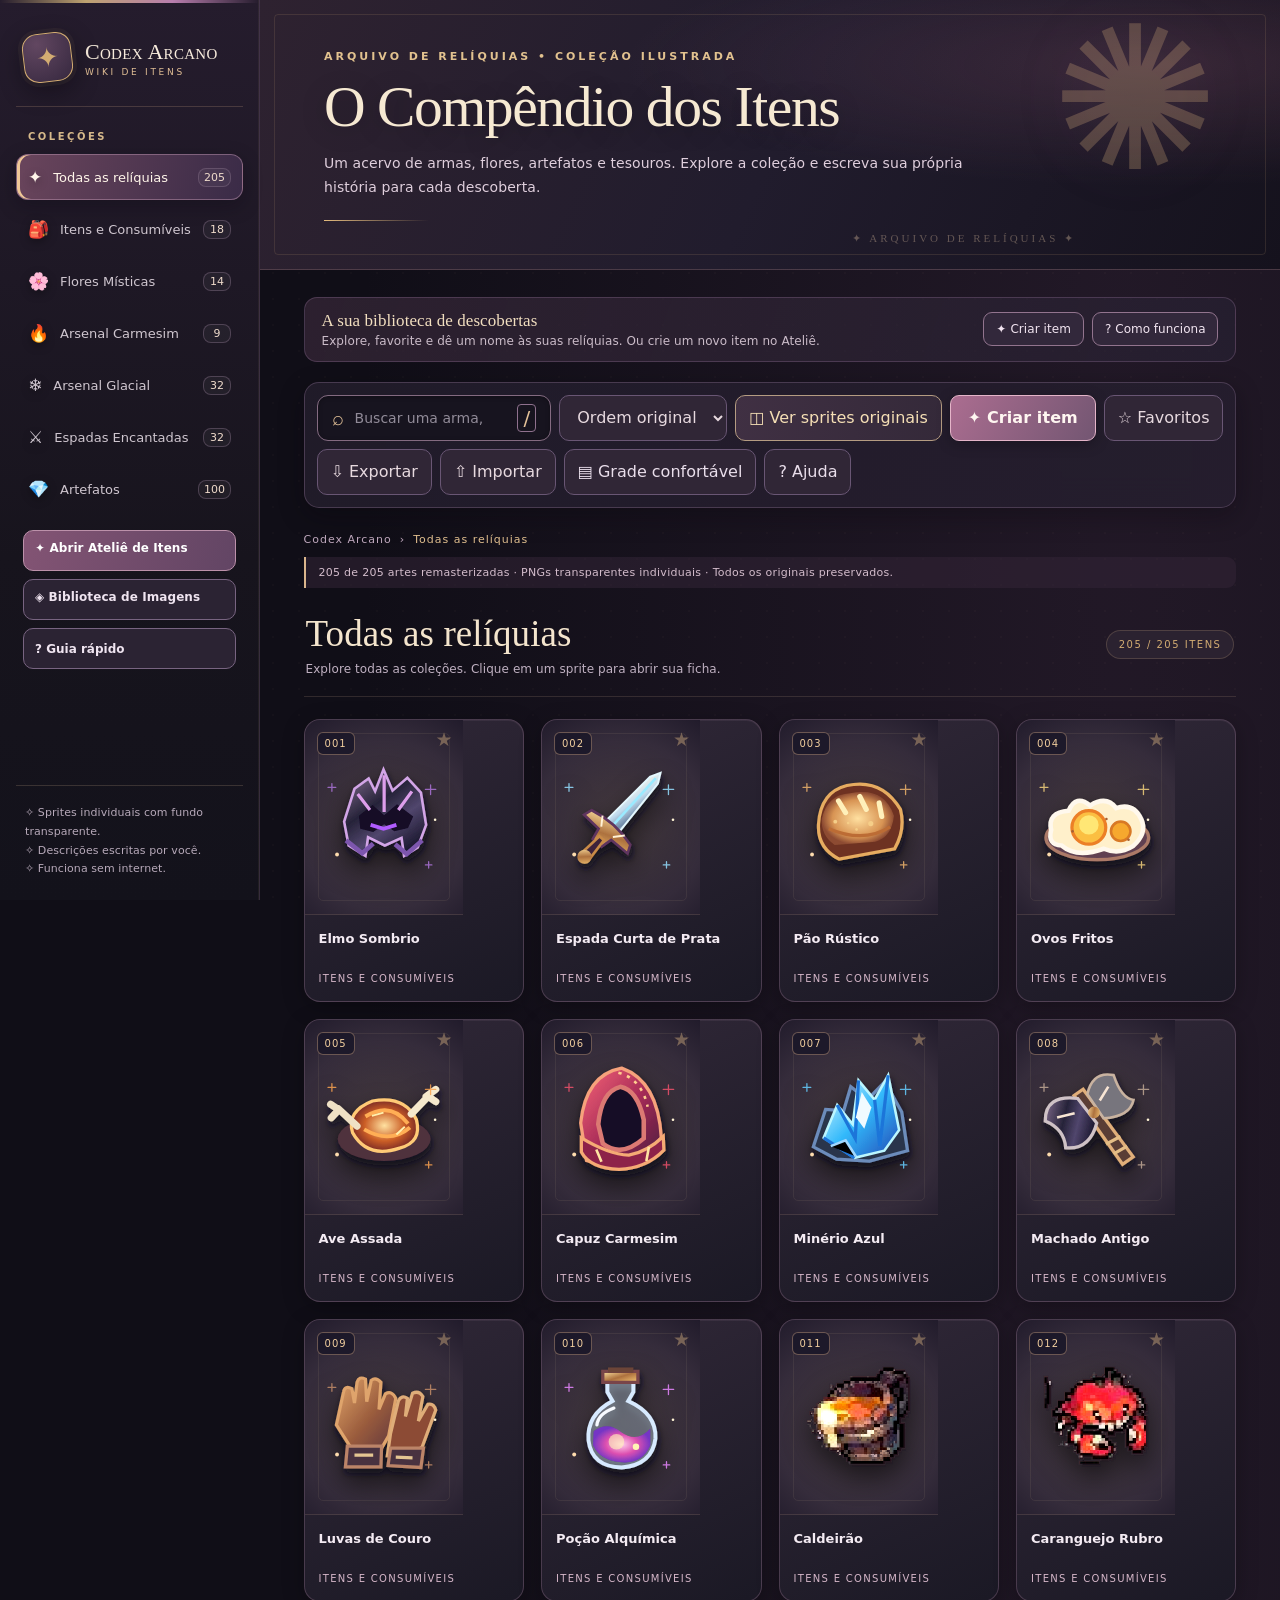
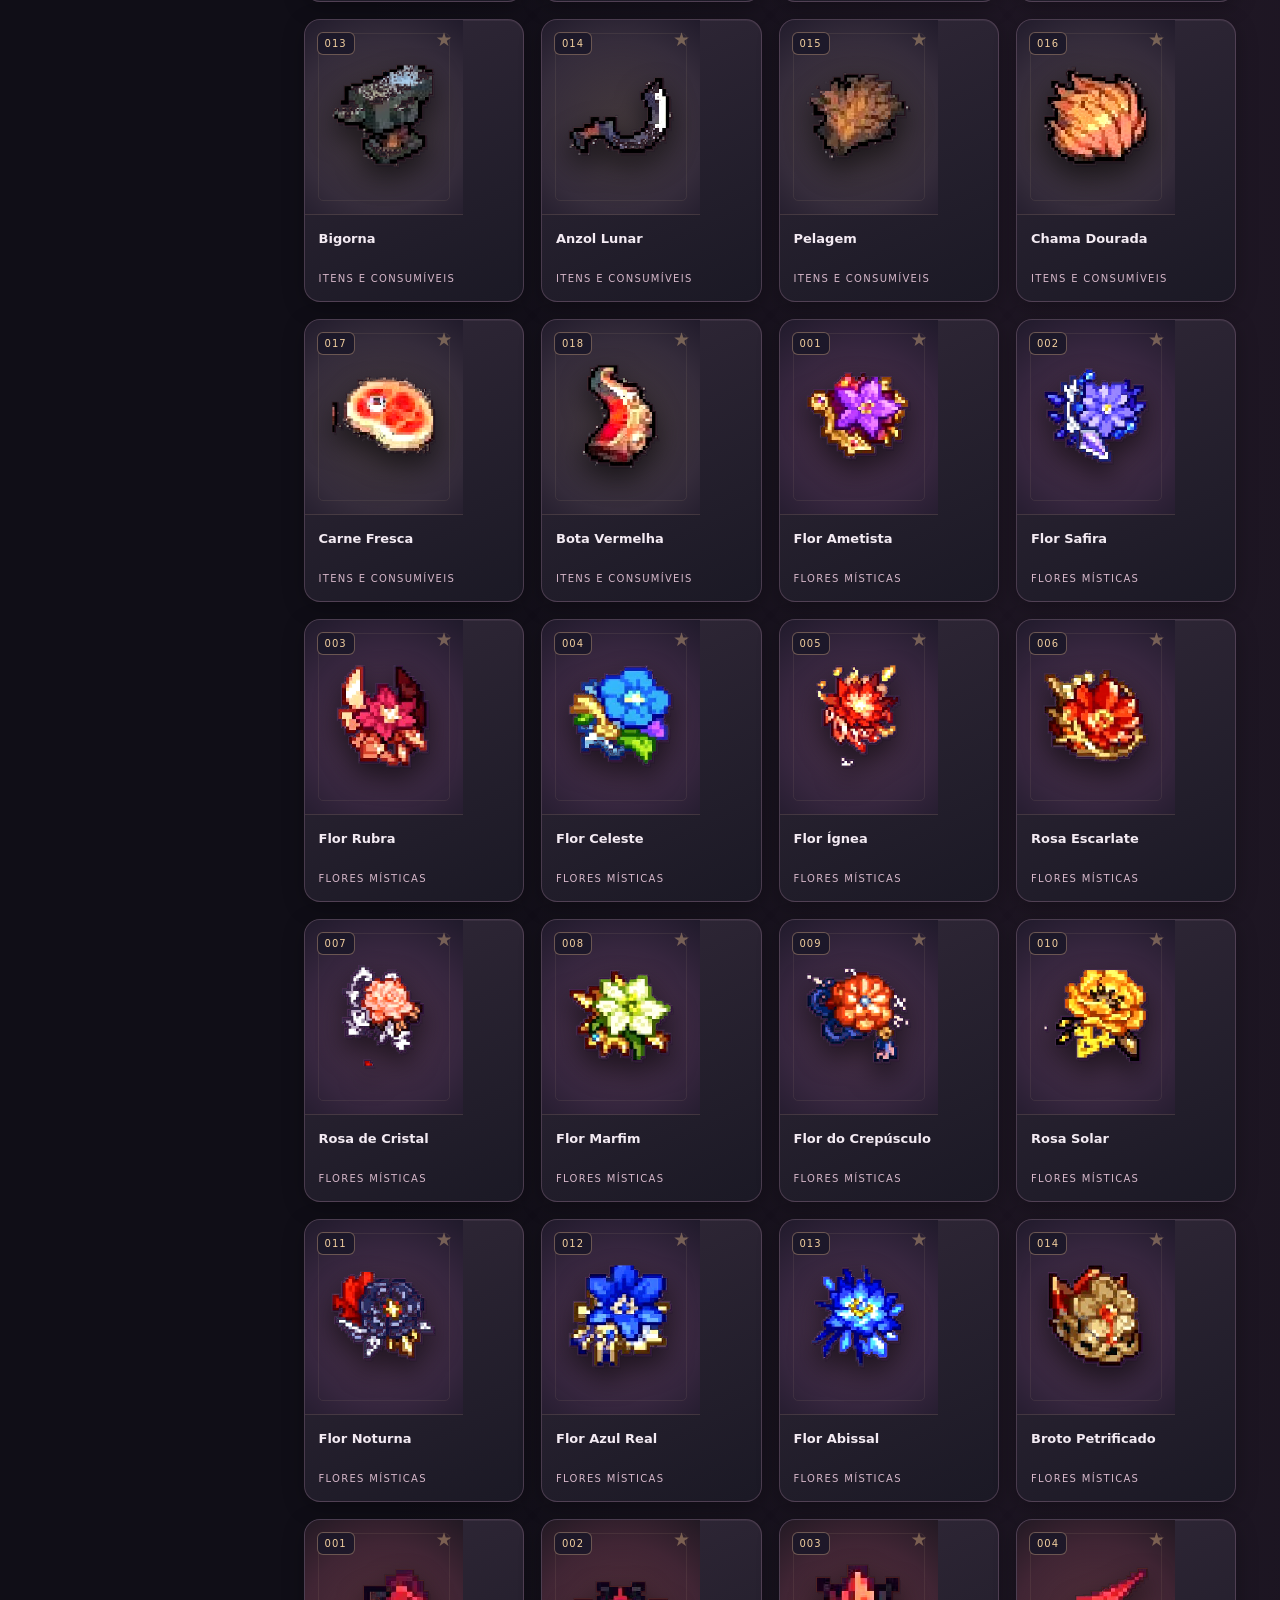
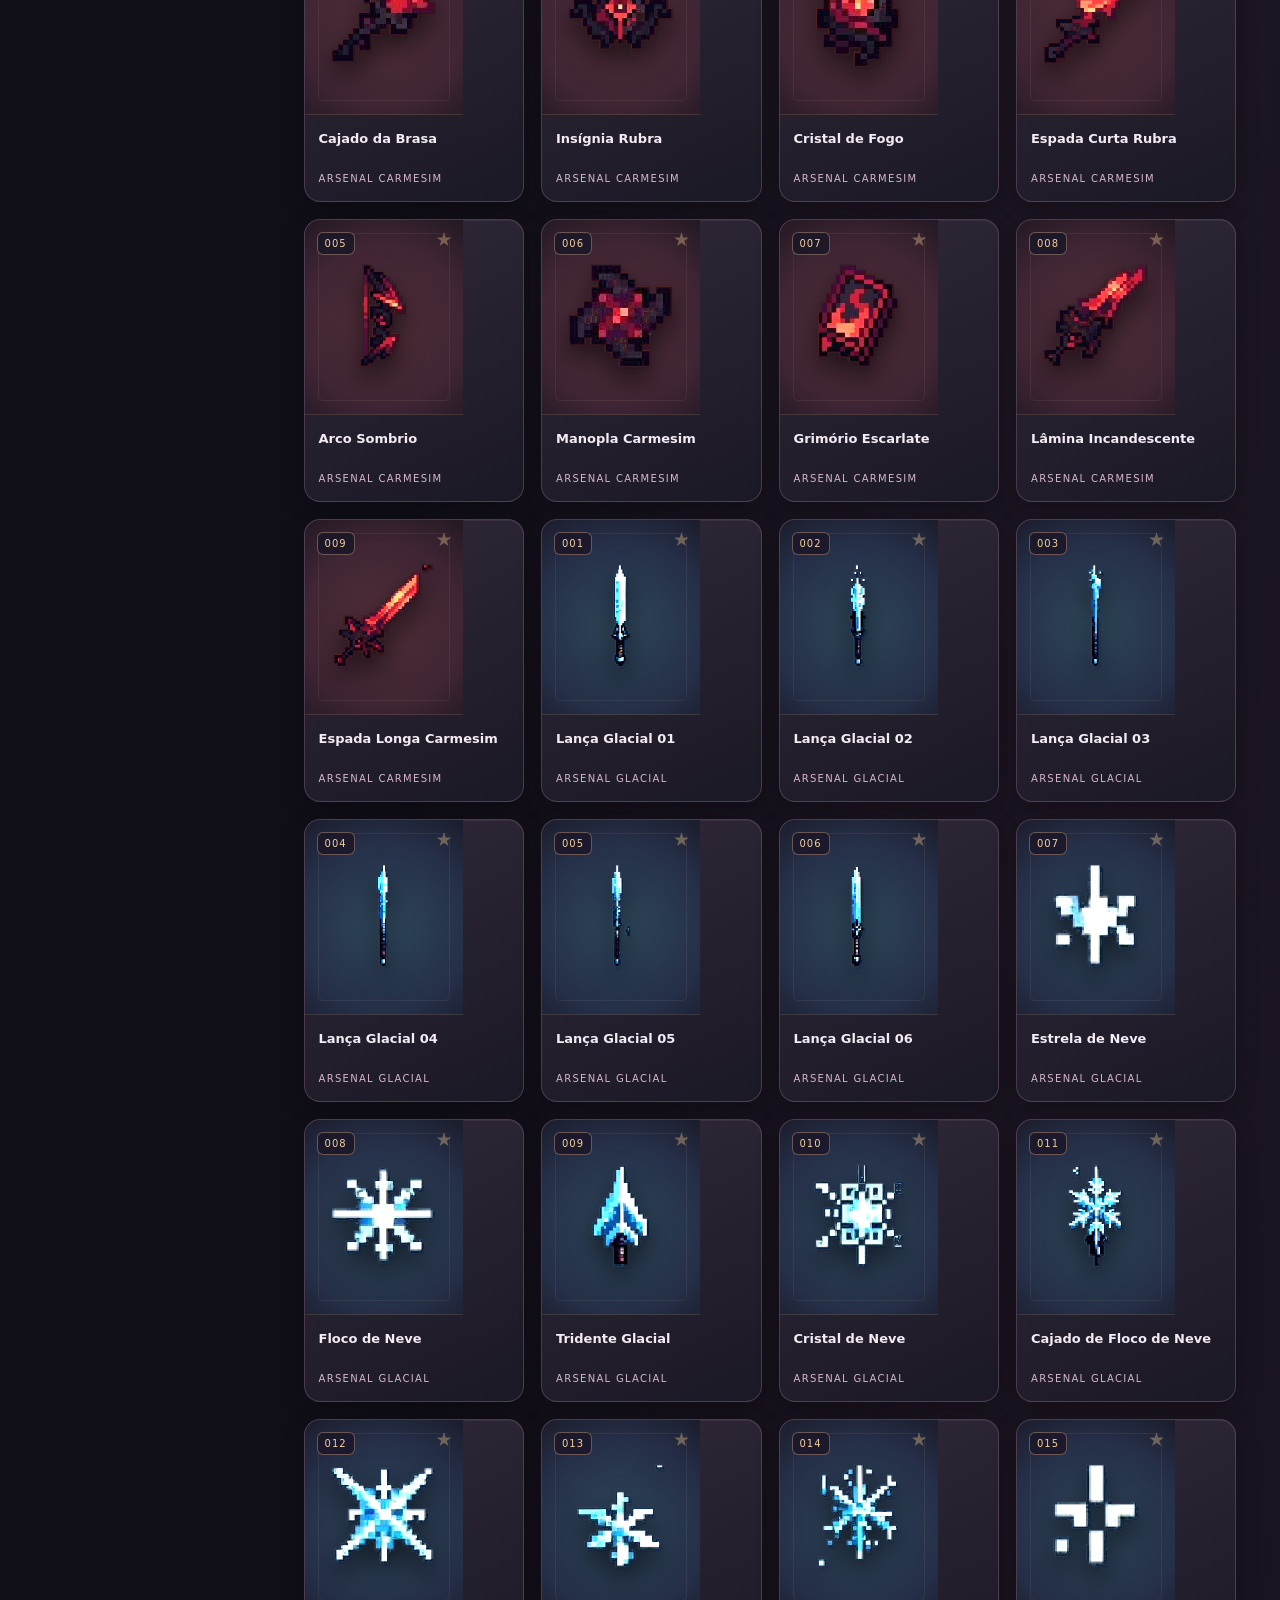
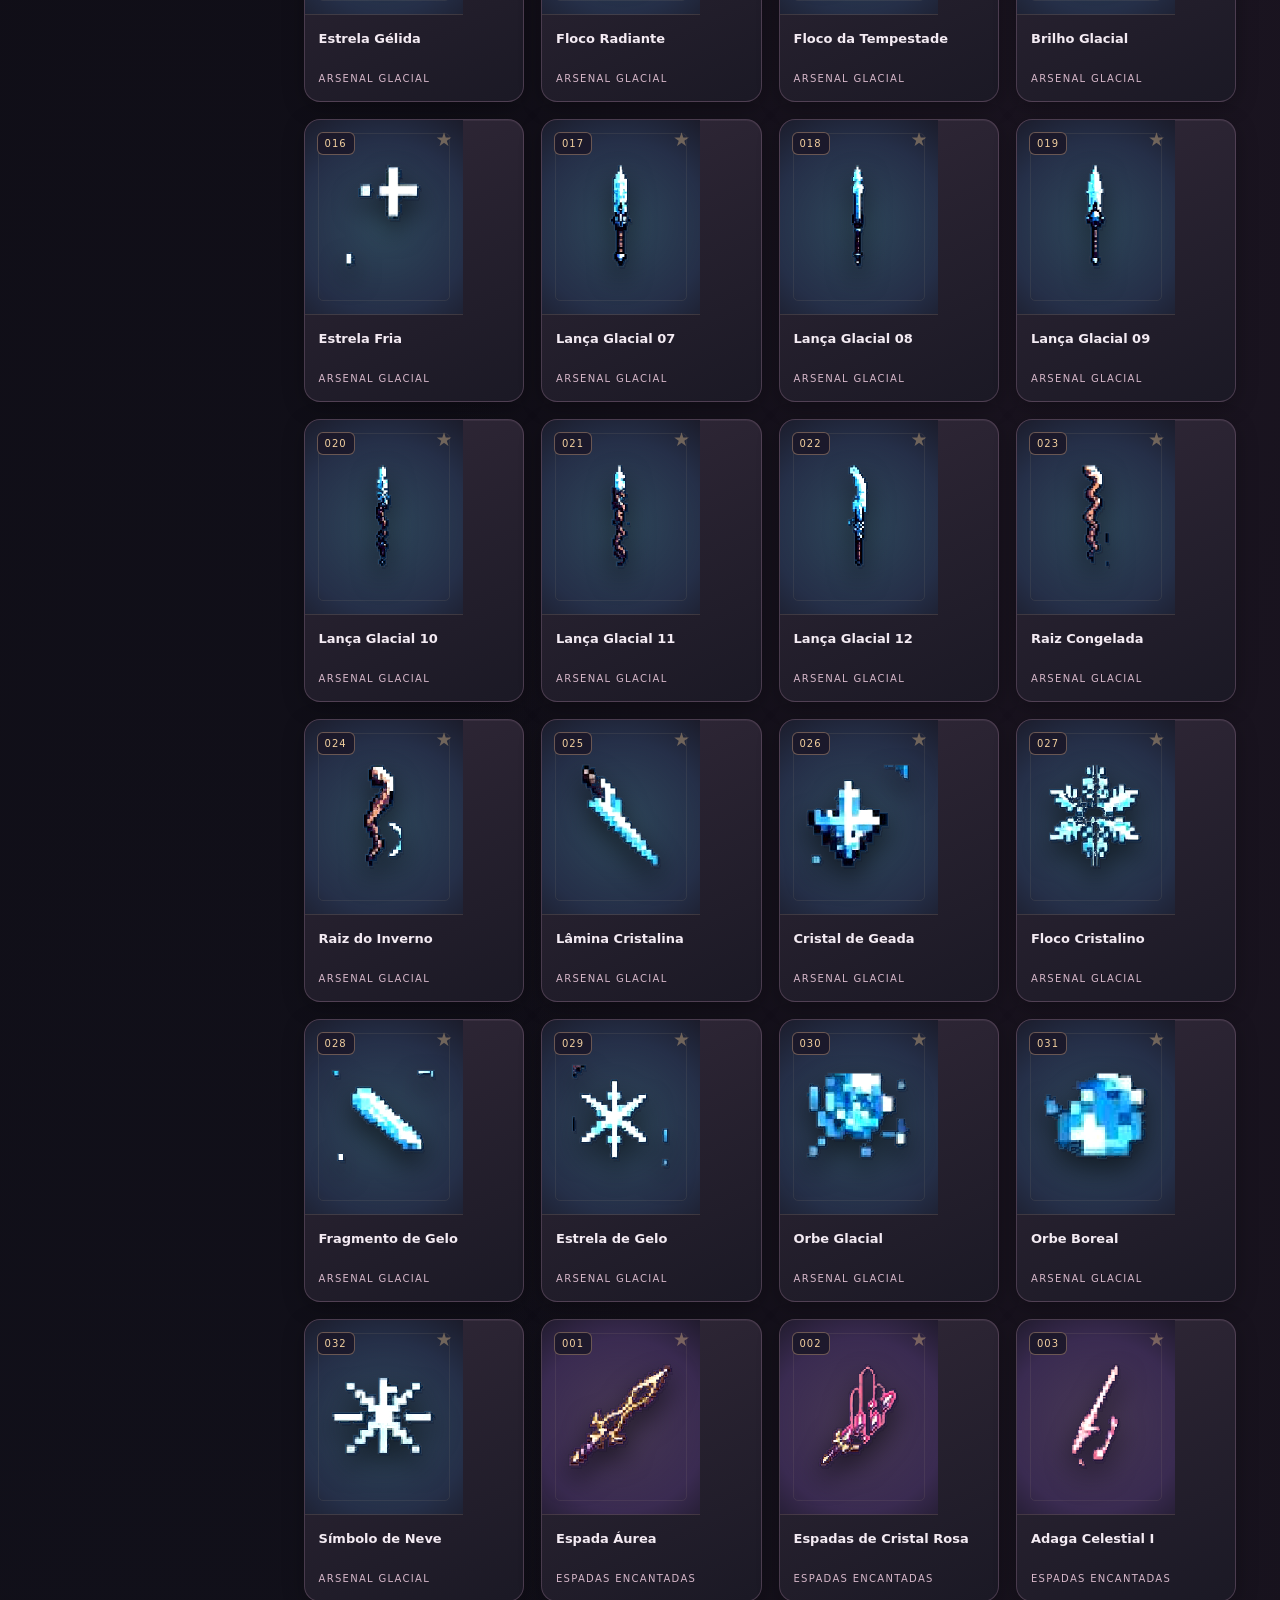
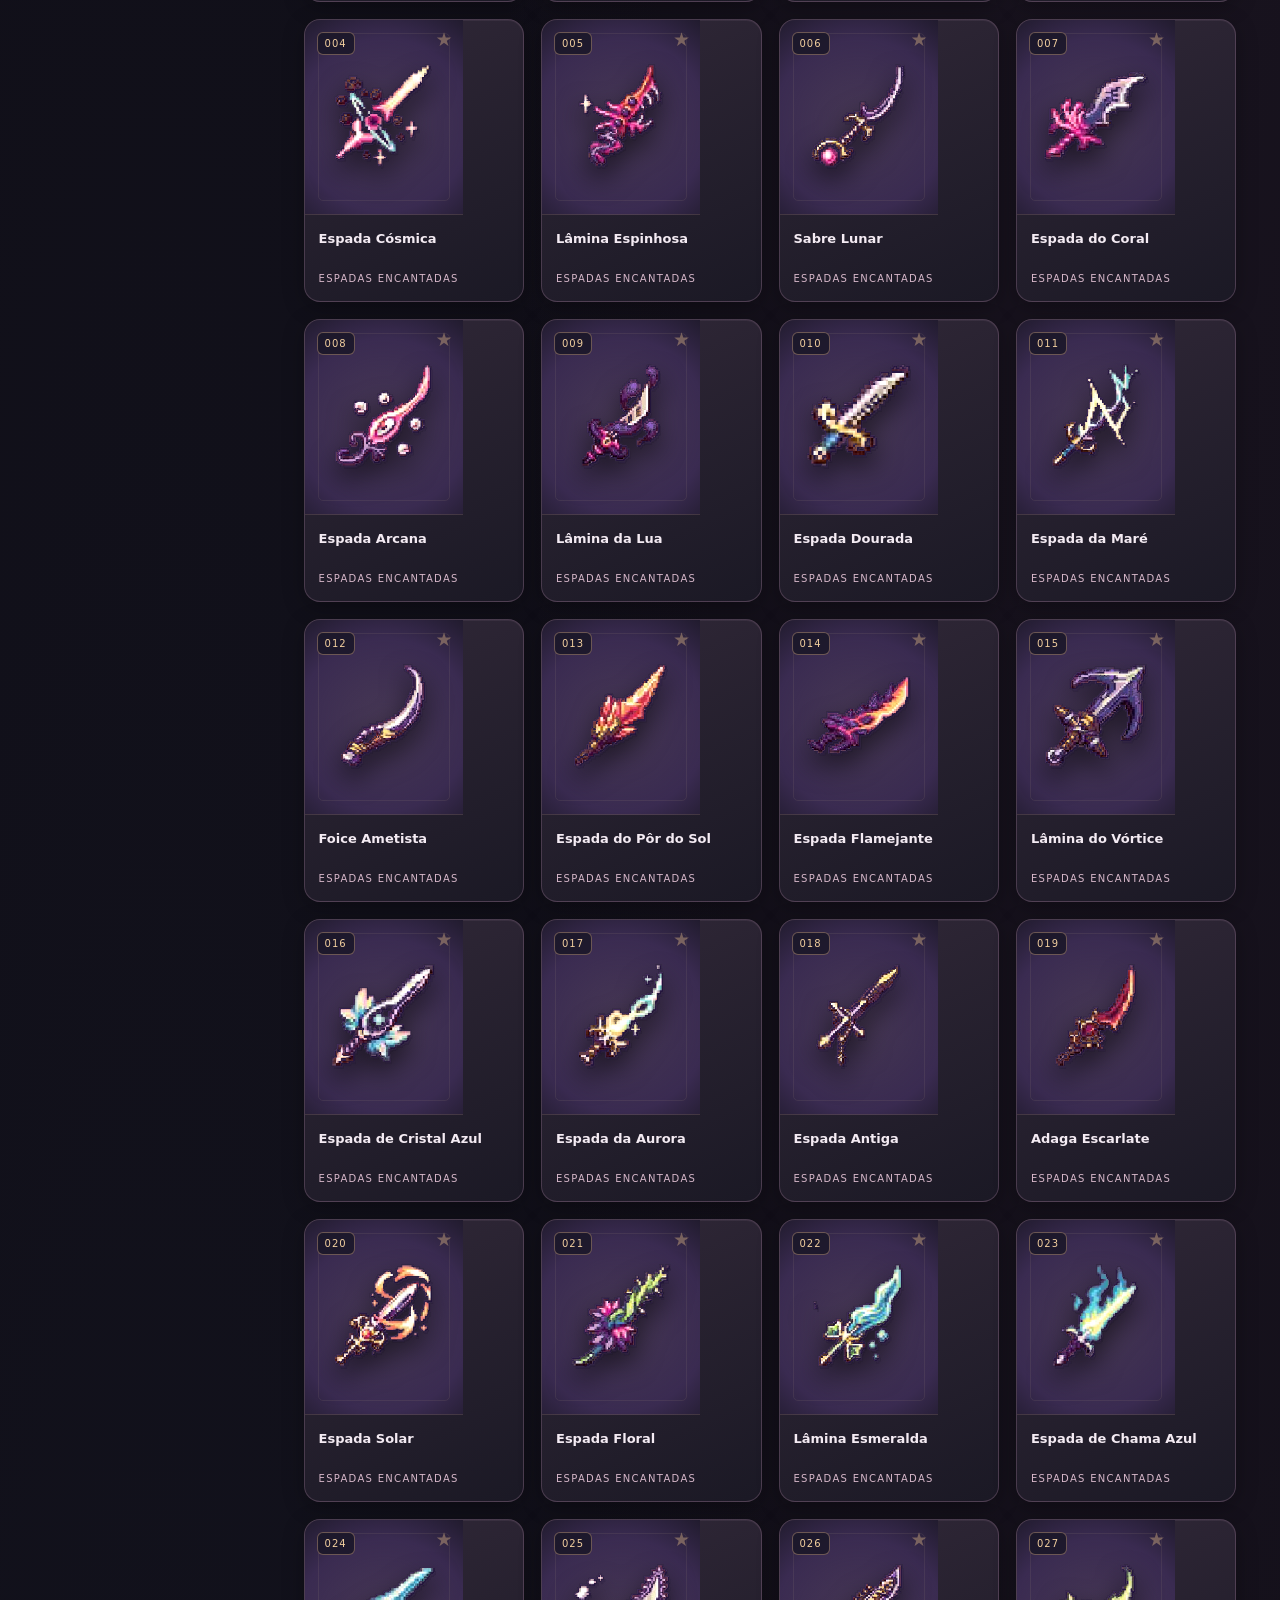
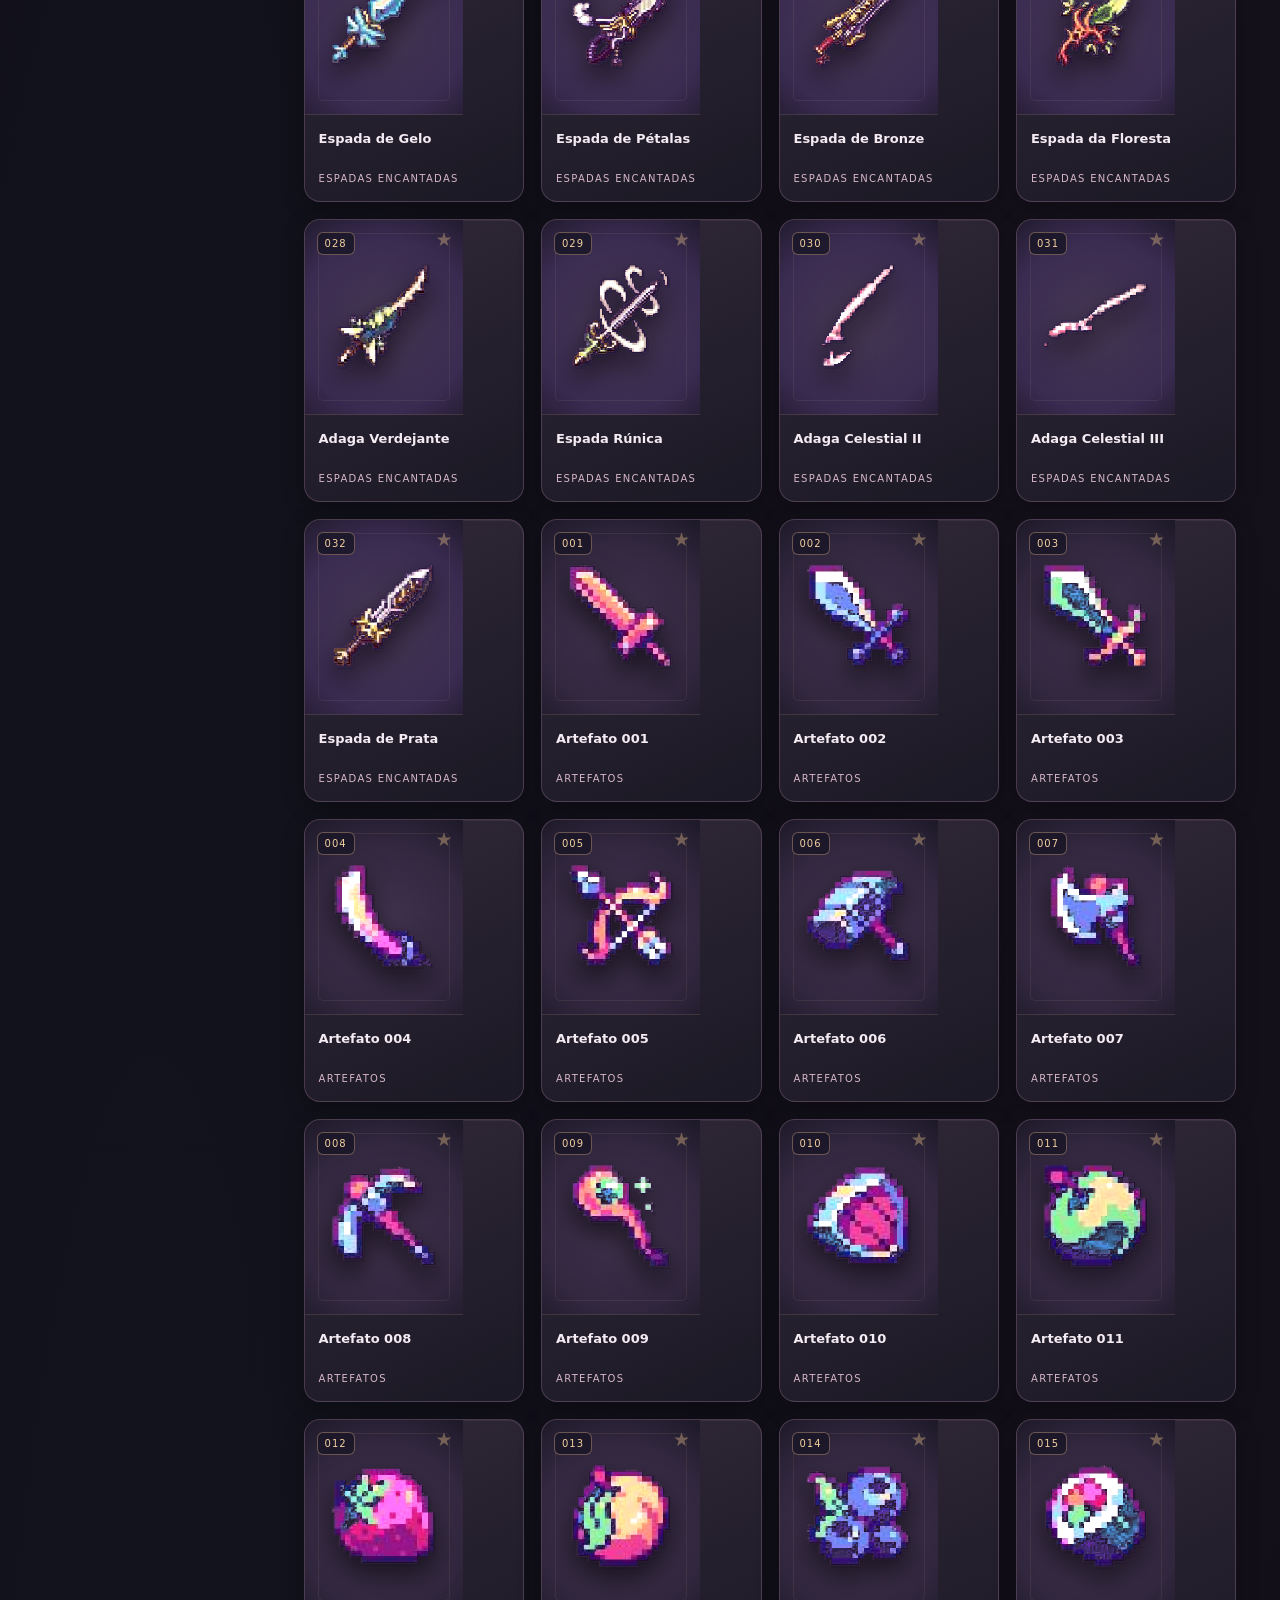
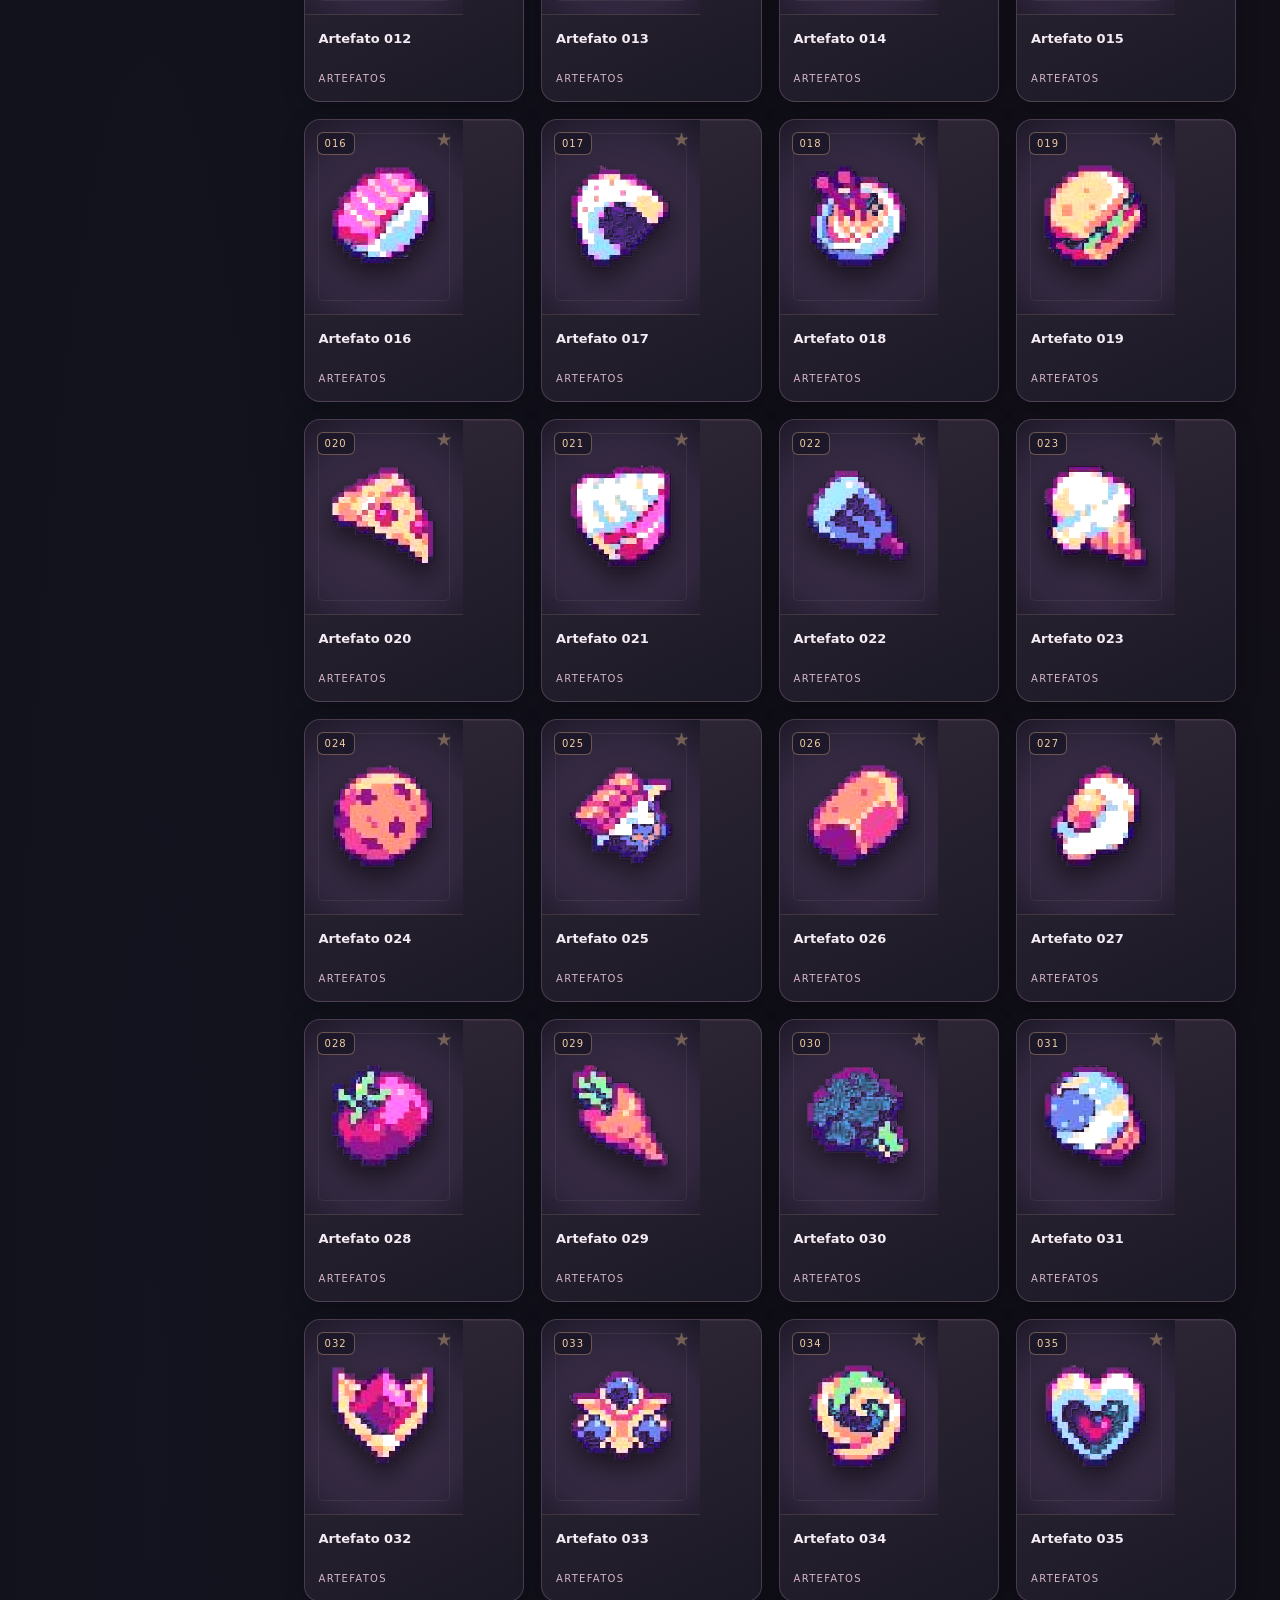
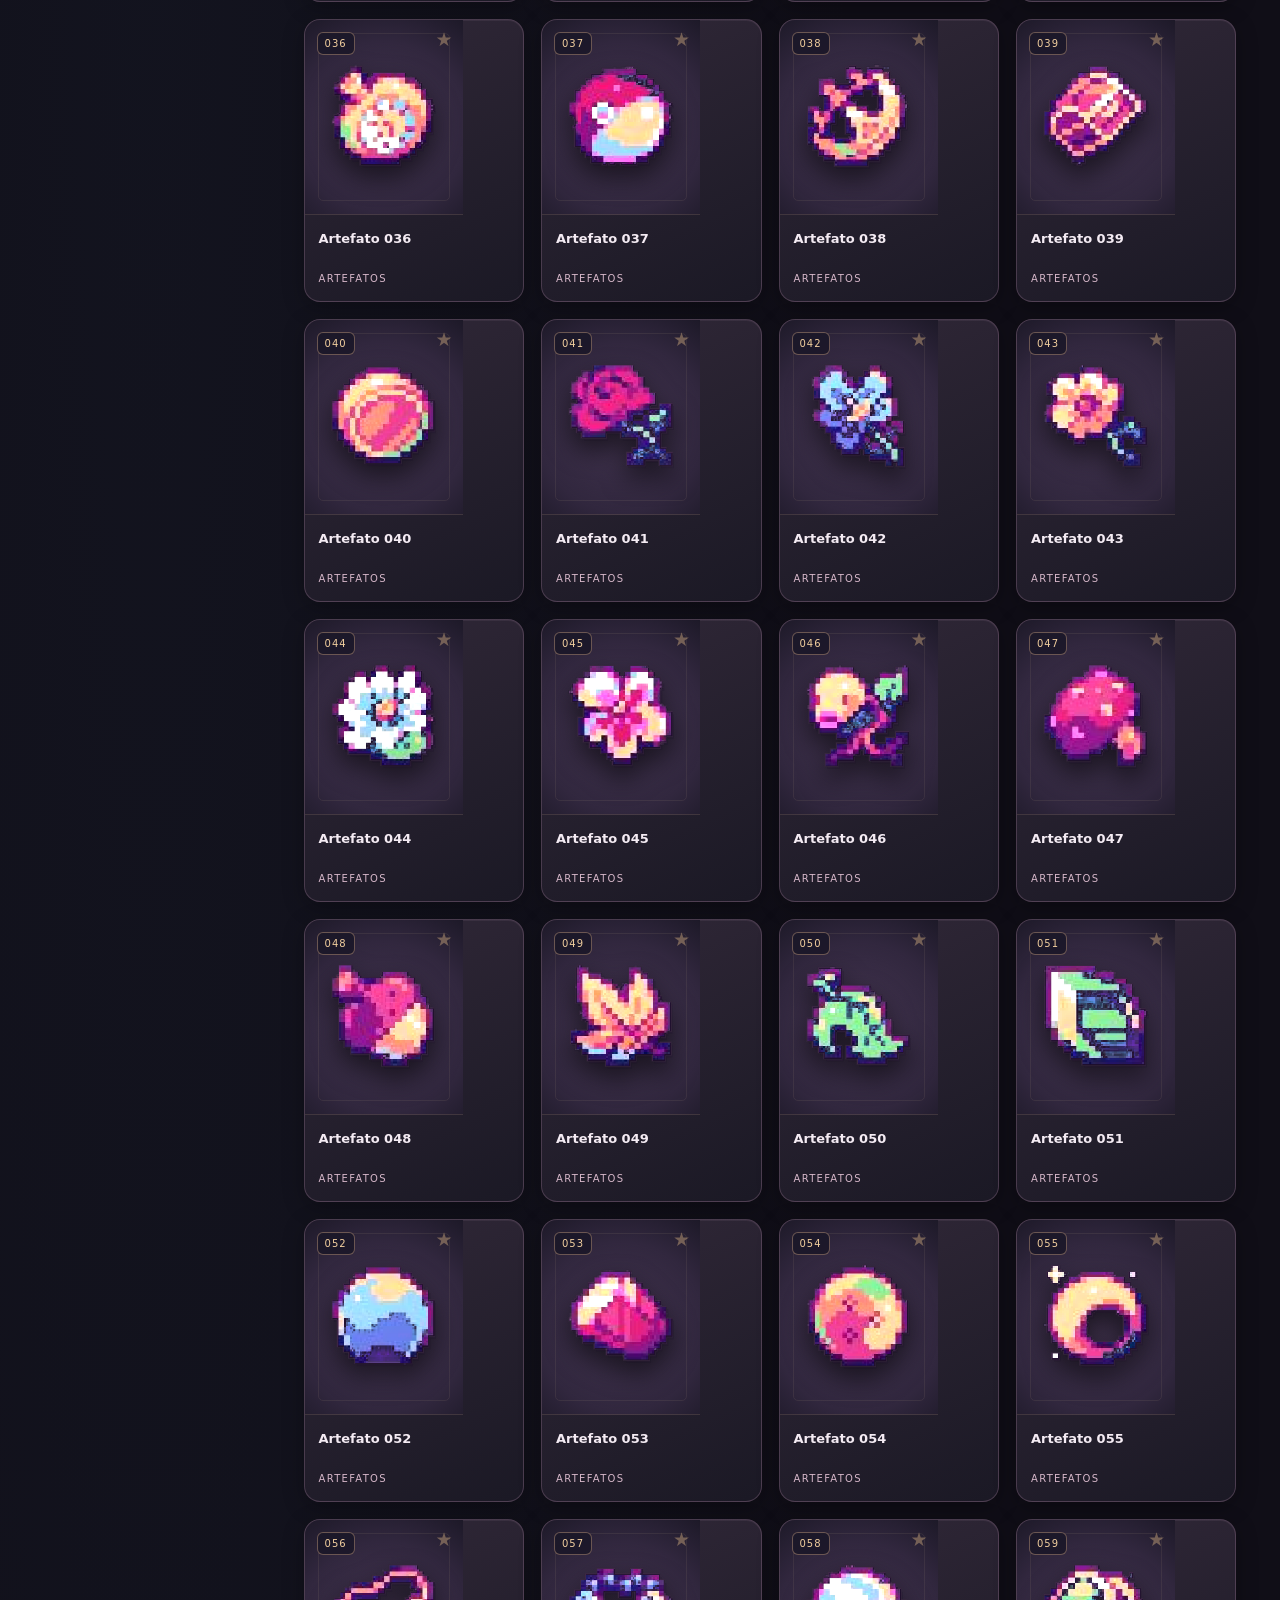
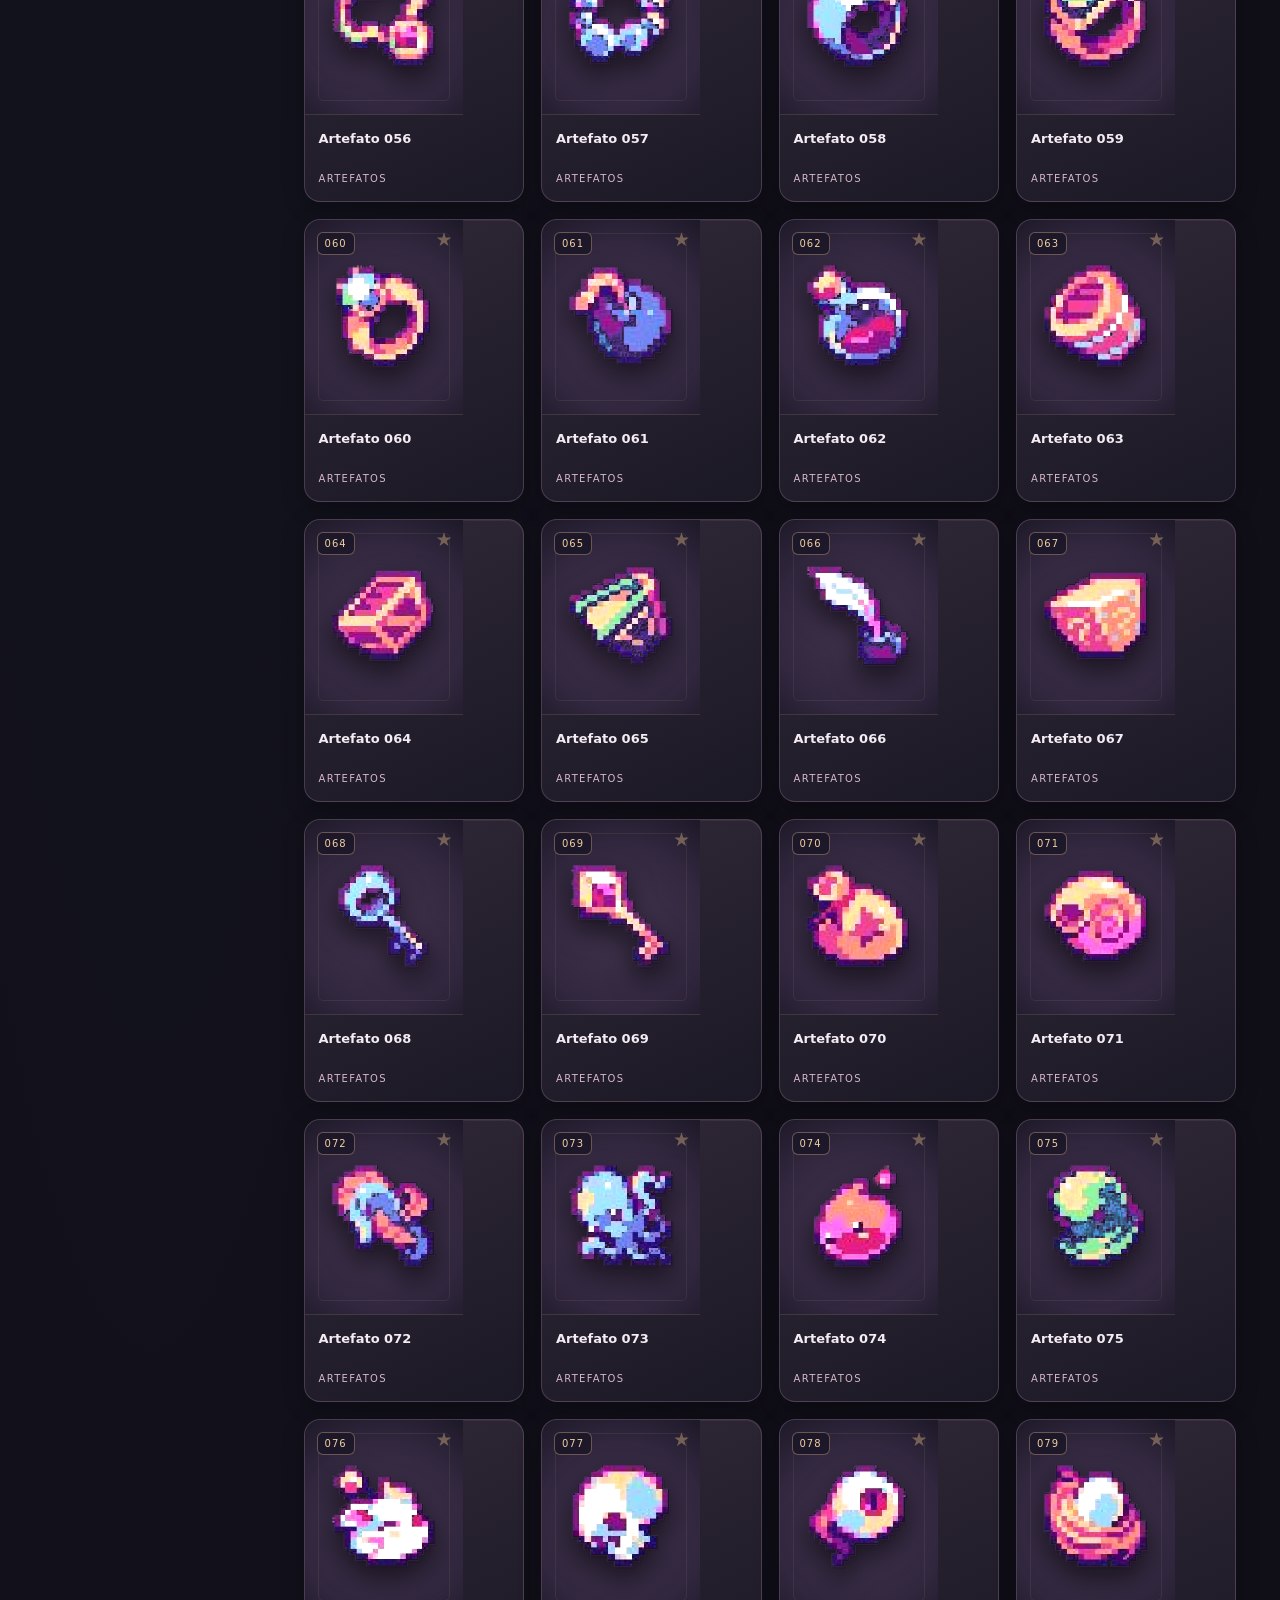
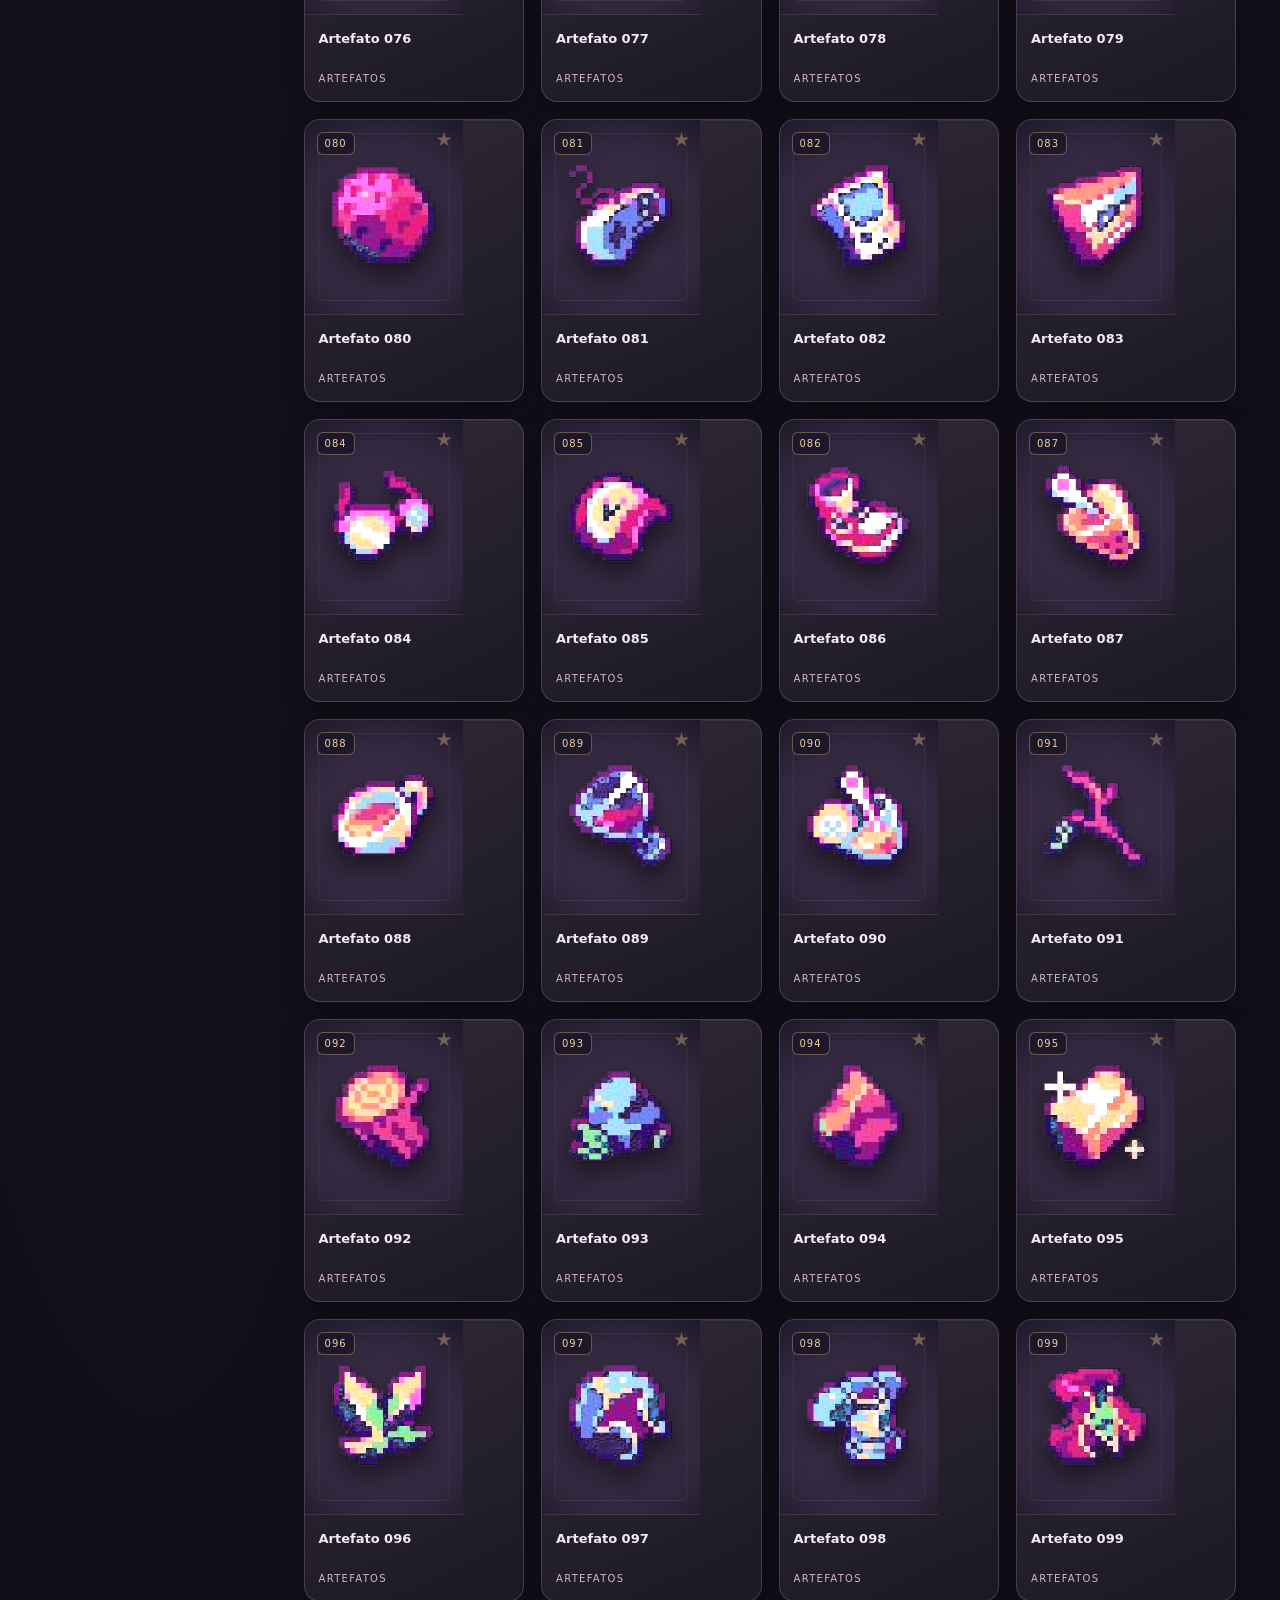
==== commit 94196d34: "Deploy 10 new custom item artworks and refresh image catalog cache" ====
--- a/index.html
+++ b/index.html
@@ -22,7 +22,7 @@
 <main class="content"><div class="controls"><label class="searchbox" aria-label="Pesquisar"><span>⌕</span><input type="search" id="search" placeholder="Pesquisar itens pelo nome ou número…" autocomplete="off"></label><select class="select" id="sort" aria-label="Ordenar"><option value="order">Ordem original</option><option value="az">Nome A–Z</option><option value="za">Nome Z–A</option></select><button class="action" id="favoritesBtn" title="Mostrar favoritos">☆ Favoritos</button><button class="action" id="exportBtn">⇩ Exportar</button><button class="action" id="importBtn">⇧ Importar</button><input class="importinput" id="importFile" type="file" accept=".json,application/json"></div><div class="heading"><div><h2 id="categoryName">Todas as relíquias</h2><p id="categorySubtitle">Cada imagem é um PNG individual sem fundo.</p></div><div class="counter" id="counter"></div></div><div class="grid" id="grid"></div></main>
 <footer>CODEX ARCANO · WIKI DE ITENS · OS NOMES DOS ITENS PODEM SER EDITADOS</footer></div></div>
 <dialog class="modal" id="modal"><div class="modal-head"><span id="modalId"></span><button id="close" aria-label="Fechar">✕</button></div><div class="modal-grid"><div class="large-art"><div class="visual checker" id="visual"><img id="bigImage" alt="Sprite individual"></div><div class="image-controls"><button class="minor" id="toggleBg">▦ Fundo xadrez</button><button class="minor" id="downloadSprite">⇩ Baixar PNG</button><button class="minor" id="favItem">☆ Favoritar</button></div></div><div class="editor"><span class="eyebrow" id="itemCollection"></span><label for="itemName">Nome do item</label><input id="itemName" maxlength="120"><label for="description">Descrição</label><textarea id="description" placeholder="Escreva aqui a história, habilidades, raridade e outras informações do item…"></textarea><p class="hint">O campo de descrição começa vazio. Alterações são guardadas neste navegador; faça backups usando Exportar.</p><div class="editoractions"><button class="minor" id="cancel">Cancelar</button><button class="primary" id="save">Salvar alterações</button></div></div></div></dialog><div class="toast" id="toast" role="status"></div>
-<script src="assets/data/sprites-reworked.js?v=4"></script>
+<script src="assets/data/sprites-reworked.js?v=5"></script>
 <script>
 'use strict';
 const ITEMS=[{"id":"g1_001","name":"Elmo Sombrio","group":1,"category":"Itens e Consumíveis","emoji":"🎒","number":1,"image":""},{"id":"g1_002","name":"Espada Curta de Prata","group":1,"category":"Itens e Consumíveis","emoji":"🎒","number":2,"image":""},{"id":"g1_003","name":"Pão Rústico","group":1,"category":"Itens e Consumíveis","emoji":"🎒","number":3,"image":""},{"id":"g1_004","name":"Ovos Fritos","group":1,"category":"Itens e Consumíveis","emoji":"🎒","number":4,"image":""},{"id":"g1_005","name":"Ave Assada","group":1,"category":"Itens e Consumíveis","emoji":"🎒","number":5,"image":""},{"id":"g1_006","name":"Capuz Carmesim","group":1,"category":"Itens e Consumíveis","emoji":"🎒","number":6,"image":""},{"id":"g1_007","name":"Minério Azul","group":1,"category":"Itens e Consumíveis","emoji":"🎒","number":7,"image":""},{"id":"g1_008","name":"Machado Antigo","group":1,"category":"Itens e Consumíveis","emoji":"🎒","number":8,"image":""},{"id":"g1_009","name":"Luvas de Couro","group":1,"category":"Itens e Consumíveis","emoji":"🎒","number":9,"image":""},{"id":"g1_010","name":"Poção Alquímica","group":1,"category":"Itens e Consumíveis","emoji":"🎒","number":10,"image":""},{"id":"g1_011","name":"Caldeirão","group":1,"category":"Itens e Consumíveis","emoji":"🎒","number":11,"image":""},{"id":"g1_012","name":"Caranguejo Rubro","group":1,"category":"Itens e Consumíveis","emoji":"🎒","number":12,"image":""},{"id":"g1_013","name":"Bigorna","group":1,"category":"Itens e Consumíveis","emoji":"🎒","number":13,"image":""},{"id":"g1_014","name":"Anzol Lunar","group":1,"category":"Itens e Consumíveis","emoji":"🎒","number":14,"image":""},{"id":"g1_015","name":"Pelagem","group":1,"category":"Itens e Consumíveis","emoji":"🎒","number":15,"image":""},{"id":"g1_016","name":"Chama Dourada","group":1,"category":"Itens e Consumíveis","emoji":"🎒","number":16,"image":""},{"id":"g1_017","name":"Carne Fresca","group":1,"category":"Itens e Consumíveis","emoji":"🎒","number":17,"image":""},{"id":"g1_018","name":"Bota Vermelha","group":1,"category":"Itens e Consumíveis","emoji":"🎒","number":18,"image":""},{"id":"g2_001","name":"Flor Ametista","group":2,"category":"Flores Místicas","emoji":"🌸","number":1,"image":""},{"id":"g2_002","name":"Flor Safira","group":2,"category":"Flores Místicas","emoji":"🌸","number":2,"image":""},{"id":"g2_003","name":"Flor Rubra","group":2,"category":"Flores Místicas","emoji":"🌸","number":3,"image":""},{"id":"g2_004","name":"Flor Celeste","group":2,"category":"Flores Místicas","emoji":"🌸","number":4,"image":""},{"id":"g2_005","name":"Flor Ígnea","group":2,"category":"Flores Místicas","emoji":"🌸","number":5,"image":""},{"id":"g2_006","name":"Rosa Escarlate","group":2,"category":"Flores Místicas","emoji":"🌸","number":6,"image":""},{"id":"g2_007","name":"Rosa de Cristal","group":2,"category":"Flores Místicas","emoji":"🌸","number":7,"image":""},{"id":"g2_008","name":"Flor Marfim","group":2,"category":"Flores Místicas","emoji":"🌸","number":8,"image":""},{"id":"g2_009","name":"Flor do Crepúsculo","group":2,"category":"Flores Místicas","emoji":"🌸","number":9,"image":""},{"id":"g2_010","name":"Rosa Solar","group":2,"category":"Flores Místicas","emoji":"🌸","number":10,"image":""},{"id":"g2_011","name":"Flor Noturna","group":2,"category":"Flores Místicas","emoji":"🌸","number":11,"image":""},{"id":"g2_012","name":"Flor Azul Real","group":2,"category":"Flores Místicas","emoji":"🌸","number":12,"image":""},{"id":"g2_013","name":"Flor Abissal","group":2,"category":"Flores Místicas","emoji":"🌸","number":13,"image":""},{"id":"g2_014","name":"Broto Petrificado","group":2,"category":"Flores Místicas","emoji":"🌸","number":14,"image":""},{"id":"g3_001","name":"Cajado da Brasa","group":3,"category":"Arsenal Carmesim","emoji":"🔥","number":1,"image":""},{"id":"g3_002","name":"Insígnia Rubra","group":3,"category":"Arsenal Carmesim","emoji":"🔥","number":2,"image":""},{"id":"g3_003","name":"Cristal de Fogo","group":3,"category":"Arsenal Carmesim","emoji":"🔥","number":3,"image":""},{"id":"g3_004","name":"Espada Curta Rubra","group":3,"category":"Arsenal Carmesim","emoji":"🔥","number":4,"image":""},{"id":"g3_005","name":"Arco Sombrio","group":3,"category":"Arsenal Carmesim","emoji":"🔥","number":5,"image":""},{"id":"g3_006","name":"Manopla Carmesim","group":3,"category":"Arsenal Carmesim","emoji":"🔥","number":6,"image":""},{"id":"g3_007","name":"Grimório Escarlate","group":3,"category":"Arsenal Carmesim","emoji":"🔥","number":7,"image":""},{"id":"g3_008","name":"Lâmina Incandescente","group":3,"category":"Arsenal Carmesim","emoji":"🔥","number":8,"image":""},{"id":"g3_009","name":"Espada Longa Carmesim","group":3,"category":"Arsenal Carmesim","emoji":"🔥","number":9,"image":""},{"id":"g4_001","name":"Lança Glacial 01","group":4,"category":"Arsenal Glacial","emoji":"❄️","number":1,"image":""},{"id":"g4_002","name":"Lança Glacial 02","group":4,"category":"Arsenal Glacial","emoji":"❄️","number":2,"image":""},{"id":"g4_003","name":"Lança Glacial 03","group":4,"category":"Arsenal Glacial","emoji":"❄️","number":3,"image":""},{"id":"g4_004","name":"Lança Glacial 04","group":4,"category":"Arsenal Glacial","emoji":"❄️","number":4,"image":""},{"id":"g4_005","name":"Lança Glacial 05","group":4,"category":"Arsenal Glacial","emoji":"❄️","number":5,"image":""},{"id":"g4_006","name":"Lança Glacial 06","group":4,"category":"Arsenal Glacial","emoji":"❄️","number":6,"image":""},{"id":"g4_007","name":"Estrela de Neve","group":4,"category":"Arsenal Glacial","emoji":"❄️","number":7,"image":""},{"id":"g4_008","name":"Floco de Neve","group":4,"category":"Arsenal Glacial","emoji":"❄️","number":8,"image":""},{"id":"g4_009","name":"Tridente Glacial","group":4,"category":"Arsenal Glacial","emoji":"❄️","number":9,"image":""},{"id":"g4_010","name":"Cristal de Neve","group":4,"category":"Arsenal Glacial","emoji":"❄️","number":10,"image":""},{"id":"g4_011","name":"Cajado de Floco de Neve","group":4,"category":"Arsenal Glacial","emoji":"❄️","number":11,"image":""},{"id":"g4_012","name":"Estrela Gélida","group":4,"category":"Arsenal Glacial","emoji":"❄️","number":12,"image":""},{"id":"g4_013","name":"Floco Radiante","group":4,"category":"Arsenal Glacial","emoji":"❄️","number":13,"image":""},{"id":"g4_014","name":"Floco da Tempestade","group":4,"category":"Arsenal Glacial","emoji":"❄️","number":14,"image":""},{"id":"g4_015","name":"Brilho Glacial","group":4,"category":"Arsenal Glacial","emoji":"❄️","number":15,"image":""},{"id":"g4_016","name":"Estrela Fria","group":4,"category":"Arsenal Glacial","emoji":"❄️","number":16,"image":""},{"id":"g4_017","name":"Lança Glacial 07","group":4,"category":"Arsenal Glacial","emoji":"❄️","number":17,"image":""},{"id":"g4_018","name":"Lança Glacial 08","group":4,"category":"Arsenal Glacial","emoji":"❄️","number":18,"image":""},{"id":"g4_019","name":"Lança Glacial 09","group":4,"category":"Arsenal Glacial","emoji":"❄️","number":19,"image":""},{"id":"g4_020","name":"Lança Glacial 10","group":4,"category":"Arsenal Glacial","emoji":"❄️","number":20,"image":""},{"id":"g4_021","name":"Lança Glacial 11","group":4,"category":"Arsenal Glacial","emoji":"❄️","number":21,"image":""},{"id":"g4_022","name":"Lança Glacial 12","group":4,"category":"Arsenal Glacial","emoji":"❄️","number":22,"image":""},{"id":"g4_023","name":"Raiz Congelada","group":4,"category":"Arsenal Glacial","emoji":"❄️","number":23,"image":""},{"id":"g4_024","name":"Raiz do Inverno","group":4,"category":"Arsenal Glacial","emoji":"❄️","number":24,"image":""},{"id":"g4_025","name":"Lâmina Cristalina","group":4,"category":"Arsenal Glacial","emoji":"❄️","number":25,"image":""},{"id":"g4_026","name":"Cristal de Geada","group":4,"category":"Arsenal Glacial","emoji":"❄️","number":26,"image":""},{"id":"g4_027","name":"Floco Cristalino","group":4,"category":"Arsenal Glacial","emoji":"❄️","number":27,"image":""},{"id":"g4_028","name":"Fragmento de Gelo","group":4,"category":"Arsenal Glacial","emoji":"❄️","number":28,"image":""},{"id":"g4_029","name":"Estrela de Gelo","group":4,"category":"Arsenal Glacial","emoji":"❄️","number":29,"image":""},{"id":"g4_030","name":"Orbe Glacial","group":4,"category":"Arsenal Glacial","emoji":"❄️","number":30,"image":""},{"id":"g4_031","name":"Orbe Boreal","group":4,"category":"Arsenal Glacial","emoji":"❄️","number":31,"image":""},{"id":"g4_032","name":"Símbolo de Neve","group":4,"category":"Arsenal Glacial","emoji":"❄️","number":32,"image":""},{"id":"g5_001","name":"Espada Áurea","group":5,"category":"Espadas Encantadas","emoji":"⚔️","number":1,"image":""},{"id":"g5_002","name":"Espadas de Cristal Rosa","group":5,"category":"Espadas Encantadas","emoji":"⚔️","number":2,"image":""},{"id":"g5_003","name":"Adaga Celestial I","group":5,"category":"Espadas Encantadas","emoji":"⚔️","number":3,"image":""},{"id":"g5_004","name":"Espada Cósmica","group":5,"category":"Espadas Encantadas","emoji":"⚔️","number":4,"image":""},{"id":"g5_005","name":"Lâmina Espinhosa","group":5,"category":"Espadas Encantadas","emoji":"⚔️","number":5,"image":""},{"id":"g5_006","name":"Sabre Lunar","group":5,"category":"Espadas Encantadas","emoji":"⚔️","number":6,"image":""},{"id":"g5_007","name":"Espada do Coral","group":5,"category":"Espadas Encantadas","emoji":"⚔️","number":7,"image":""},{"id":"g5_008","name":"Espada Arcana","group":5,"category":"Espadas Encantadas","emoji":"⚔️","number":8,"image":""},{"id":"g5_009","name":"Lâmina da Lua","group":5,"category":"Espadas Encantadas","emoji":"⚔️","number":9,"image":""},{"id":"g5_010","name":"Espada Dourada","group":5,"category":"Espadas Encantadas","emoji":"⚔️","number":10,"image":""},{"id":"g5_011","name":"Espada da Maré","group":5,"category":"Espadas Encantadas","emoji":"⚔️","number":11,"image":""},{"id":"g5_012","name":"Foice Ametista","group":5,"category":"Espadas Encantadas","emoji":"⚔️","number":12,"image":""},{"id":"g5_013","name":"Espada do Pôr do Sol","group":5,"category":"Espadas Encantadas","emoji":"⚔️","number":13,"image":""},{"id":"g5_014","name":"Espada Flamejante","group":5,"category":"Espadas Encantadas","emoji":"⚔️","number":14,"image":""},{"id":"g5_015","name":"Lâmina do Vórtice","group":5,"category":"Espadas Encantadas","emoji":"⚔️","number":15,"image":""},{"id":"g5_016","name":"Espada de Cristal Azul","group":5,"category":"Espadas Encantadas","emoji":"⚔️","number":16,"image":""},{"id":"g5_017","name":"Espada da Aurora","group":5,"category":"Espadas Encantadas","emoji":"⚔️","number":17,"image":""},{"id":"g5_018","name":"Espada Antiga","group":5,"category":"Espadas Encantadas","emoji":"⚔️","number":18,"image":""},{"id":"g5_019","name":"Adaga Escarlate","group":5,"category":"Espadas Encantadas","emoji":"⚔️","number":19,"image":""},{"id":"g5_020","name":"Espada Solar","group":5,"category":"Espadas Encantadas","emoji":"⚔️","number":20,"image":""},{"id":"g5_021","name":"Espada Floral","group":5,"category":"Espadas Encantadas","emoji":"⚔️","number":21,"image":""},{"id":"g5_022","name":"Lâmina Esmeralda","group":5,"category":"Espadas Encantadas","emoji":"⚔️","number":22,"image":""},{"id":"g5_023","name":"Espada de Chama Azul","group":5,"category":"Espadas Encantadas","emoji":"⚔️","number":23,"image":""},{"id":"g5_024","name":"Espada de Gelo","group":5,"category":"Espadas Encantadas","emoji":"⚔️","number":24,"image":""},{"id":"g5_025","name":"Espada de Pétalas","group":5,"category":"Espadas Encantadas","emoji":"⚔️","number":25,"image":""},{"id":"g5_026","name":"Espada de Bronze","group":5,"category":"Espadas Encantadas","emoji":"⚔️","number":26,"image":""},{"id":"g5_027","name":"Espada da Floresta","group":5,"category":"Espadas Encantadas","emoji":"⚔️","number":27,"image":""},{"id":"g5_028","name":"Adaga Verdejante","group":5,"category":"Espadas Encantadas","emoji":"⚔️","number":28,"image":""},{"id":"g5_029","name":"Espada Rúnica","group":5,"category":"Espadas Encantadas","emoji":"⚔️","number":29,"image":""},{"id":"g5_030","name":"Adaga Celestial II","group":5,"category":"Espadas Encantadas","emoji":"⚔️","number":30,"image":""},{"id":"g5_031","name":"Adaga Celestial III","group":5,"category":"Espadas Encantadas","emoji":"⚔️","number":31,"image":""},{"id":"g5_032","name":"Espada de Prata","group":5,"category":"Espadas Encantadas","emoji":"⚔️","number":32,"image":""},{"id":"g6_001","name":"Artefato 001","group":6,"category":"Artefatos","emoji":"💎","number":1,"image":""},{"id":"g6_002","name":"Artefato 002","group":6,"category":"Artefatos","emoji":"💎","number":2,"image":""},{"id":"g6_003","name":"Artefato 003","group":6,"category":"Artefatos","emoji":"💎","number":3,"image":""},{"id":"g6_004","name":"Artefato 004","group":6,"category":"Artefatos","emoji":"💎","number":4,"image":""},{"id":"g6_005","name":"Artefato 005","group":6,"category":"Artefatos","emoji":"💎","number":5,"image":""},{"id":"g6_006","name":"Artefato 006","group":6,"category":"Artefatos","emoji":"💎","number":6,"image":""},{"id":"g6_007","name":"Artefato 007","group":6,"category":"Artefatos","emoji":"💎","number":7,"image":""},{"id":"g6_008","name":"Artefato 008","group":6,"category":"Artefatos","emoji":"💎","number":8,"image":""},{"id":"g6_009","name":"Artefato 009","group":6,"category":"Artefatos","emoji":"💎","number":9,"image":""},{"id":"g6_010","name":"Artefato 010","group":6,"category":"Artefatos","emoji":"💎","number":10,"image":""},{"id":"g6_011","name":"Artefato 011","group":6,"category":"Artefatos","emoji":"💎","number":11,"image":""},{"id":"g6_012","name":"Artefato 012","group":6,"category":"Artefatos","emoji":"💎","number":12,"image":""},{"id":"g6_013","name":"Artefato 013","group":6,"category":"Artefatos","emoji":"💎","number":13,"image":""},{"id":"g6_014","name":"Artefato 014","group":6,"category":"Artefatos","emoji":"💎","number":14,"image":""},{"id":"g6_015","name":"Artefato 015","group":6,"category":"Artefatos","emoji":"💎","number":15,"image":""},{"id":"g6_016","name":"Artefato 016","group":6,"category":"Artefatos","emoji":"💎","number":16,"image":""},{"id":"g6_017","name":"Artefato 017","group":6,"category":"Artefatos","emoji":"💎","number":17,"image":""},{"id":"g6_018","name":"Artefato 018","group":6,"category":"Artefatos","emoji":"💎","number":18,"image":""},{"id":"g6_019","name":"Artefato 019","group":6,"category":"Artefatos","emoji":"💎","number":19,"image":""},{"id":"g6_020","name":"Artefato 020","group":6,"category":"Artefatos","emoji":"💎","number":20,"image":""},{"id":"g6_021","name":"Artefato 021","group":6,"category":"Artefatos","emoji":"💎","number":21,"image":""},{"id":"g6_022","name":"Artefato 022","group":6,"category":"Artefatos","emoji":"💎","number":22,"image":""},{"id":"g6_023","name":"Artefato 023","group":6,"category":"Artefatos","emoji":"💎","number":23,"image":""},{"id":"g6_024","name":"Artefato 024","group":6,"category":"Artefatos","emoji":"💎","number":24,"image":""},{"id":"g6_025","name":"Artefato 025","group":6,"category":"Artefatos","emoji":"💎","number":25,"image":""},{"id":"g6_026","name":"Artefato 026","group":6,"category":"Artefatos","emoji":"💎","number":26,"image":""},{"id":"g6_027","name":"Artefato 027","group":6,"category":"Artefatos","emoji":"💎","number":27,"image":""},{"id":"g6_028","name":"Artefato 028","group":6,"category":"Artefatos","emoji":"💎","number":28,"image":""},{"id":"g6_029","name":"Artefato 029","group":6,"category":"Artefatos","emoji":"💎","number":29,"image":""},{"id":"g6_030","name":"Artefato 030","group":6,"category":"Artefatos","emoji":"💎","number":30,"image":""},{"id":"g6_031","name":"Artefato 031","group":6,"category":"Artefatos","emoji":"💎","number":31,"image":""},{"id":"g6_032","name":"Artefato 032","group":6,"category":"Artefatos","emoji":"💎","number":32,"image":""},{"id":"g6_033","name":"Artefato 033","group":6,"category":"Artefatos","emoji":"💎","number":33,"image":""},{"id":"g6_034","name":"Artefato 034","group":6,"category":"Artefatos","emoji":"💎","number":34,"image":""},{"id":"g6_035","name":"Artefato 035","group":6,"category":"Artefatos","emoji":"💎","number":35,"image":""},{"id":"g6_036","name":"Artefato 036","group":6,"category":"Artefatos","emoji":"💎","number":36,"image":""},{"id":"g6_037","name":"Artefato 037","group":6,"category":"Artefatos","emoji":"💎","number":37,"image":""},{"id":"g6_038","name":"Artefato 038","group":6,"category":"Artefatos","emoji":"💎","number":38,"image":""},{"id":"g6_039","name":"Artefato 039","group":6,"category":"Artefatos","emoji":"💎","number":39,"image":""},{"id":"g6_040","name":"Artefato 040","group":6,"category":"Artefatos","emoji":"💎","number":40,"image":""},{"id":"g6_041","name":"Artefato 041","group":6,"category":"Artefatos","emoji":"💎","number":41,"image":""},{"id":"g6_042","name":"Artefato 042","group":6,"category":"Artefatos","emoji":"💎","number":42,"image":""},{"id":"g6_043","name":"Artefato 043","group":6,"category":"Artefatos","emoji":"💎","number":43,"image":""},{"id":"g6_044","name":"Artefato 044","group":6,"category":"Artefatos","emoji":"💎","number":44,"image":""},{"id":"g6_045","name":"Artefato 045","group":6,"category":"Artefatos","emoji":"💎","number":45,"image":""},{"id":"g6_046","name":"Artefato 046","group":6,"category":"Artefatos","emoji":"💎","number":46,"image":""},{"id":"g6_047","name":"Artefato 047","group":6,"category":"Artefatos","emoji":"💎","number":47,"image":""},{"id":"g6_048","name":"Artefato 048","group":6,"category":"Artefatos","emoji":"💎","number":48,"image":""},{"id":"g6_049","name":"Artefato 049","group":6,"category":"Artefatos","emoji":"💎","number":49,"image":""},{"id":"g6_050","name":"Artefato 050","group":6,"category":"Artefatos","emoji":"💎","number":50,"image":""},{"id":"g6_051","name":"Artefato 051","group":6,"category":"Artefatos","emoji":"💎","number":51,"image":""},{"id":"g6_052","name":"Artefato 052","group":6,"category":"Artefatos","emoji":"💎","number":52,"image":""},{"id":"g6_053","name":"Artefato 053","group":6,"category":"Artefatos","emoji":"💎","number":53,"image":""},{"id":"g6_054","name":"Artefato 054","group":6,"category":"Artefatos","emoji":"💎","number":54,"image":""},{"id":"g6_055","name":"Artefato 055","group":6,"category":"Artefatos","emoji":"💎","number":55,"image":""},{"id":"g6_056","name":"Artefato 056","group":6,"category":"Artefatos","emoji":"💎","number":56,"image":""},{"id":"g6_057","name":"Artefato 057","group":6,"category":"Artefatos","emoji":"💎","number":57,"image":""},{"id":"g6_058","name":"Artefato 058","group":6,"category":"Artefatos","emoji":"💎","number":58,"image":""},{"id":"g6_059","name":"Artefato 059","group":6,"category":"Artefatos","emoji":"💎","number":59,"image":""},{"id":"g6_060","name":"Artefato 060","group":6,"category":"Artefatos","emoji":"💎","number":60,"image":""},{"id":"g6_061","name":"Artefato 061","group":6,"category":"Artefatos","emoji":"💎","number":61,"image":""},{"id":"g6_062","name":"Artefato 062","group":6,"category":"Artefatos","emoji":"💎","number":62,"image":""},{"id":"g6_063","name":"Artefato 063","group":6,"category":"Artefatos","emoji":"💎","number":63,"image":""},{"id":"g6_064","name":"Artefato 064","group":6,"category":"Artefatos","emoji":"💎","number":64,"image":""},{"id":"g6_065","name":"Artefato 065","group":6,"category":"Artefatos","emoji":"💎","number":65,"image":""},{"id":"g6_066","name":"Artefato 066","group":6,"category":"Artefatos","emoji":"💎","number":66,"image":""},{"id":"g6_067","name":"Artefato 067","group":6,"category":"Artefatos","emoji":"💎","number":67,"image":""},{"id":"g6_068","name":"Artefato 068","group":6,"category":"Artefatos","emoji":"💎","number":68,"image":""},{"id":"g6_069","name":"Artefato 069","group":6,"category":"Artefatos","emoji":"💎","number":69,"image":""},{"id":"g6_070","name":"Artefato 070","group":6,"category":"Artefatos","emoji":"💎","number":70,"image":""},{"id":"g6_071","name":"Artefato 071","group":6,"category":"Artefatos","emoji":"💎","number":71,"image":""},{"id":"g6_072","name":"Artefato 072","group":6,"category":"Artefatos","emoji":"💎","number":72,"image":""},{"id":"g6_073","name":"Artefato 073","group":6,"category":"Artefatos","emoji":"💎","number":73,"image":""},{"id":"g6_074","name":"Artefato 074","group":6,"category":"Artefatos","emoji":"💎","number":74,"image":""},{"id":"g6_075","name":"Artefato 075","group":6,"category":"Artefatos","emoji":"💎","number":75,"image":""},{"id":"g6_076","name":"Artefato 076","group":6,"category":"Artefatos","emoji":"💎","number":76,"image":""},{"id":"g6_077","name":"Artefato 077","group":6,"category":"Artefatos","emoji":"💎","number":77,"image":""},{"id":"g6_078","name":"Artefato 078","group":6,"category":"Artefatos","emoji":"💎","number":78,"image":""},{"id":"g6_079","name":"Artefato 079","group":6,"category":"Artefatos","emoji":"💎","number":79,"image":""},{"id":"g6_080","name":"Artefato 080","group":6,"category":"Artefatos","emoji":"💎","number":80,"image":""},{"id":"g6_081","name":"Artefato 081","group":6,"category":"Artefatos","emoji":"💎","number":81,"image":""},{"id":"g6_082","name":"Artefato 082","group":6,"category":"Artefatos","emoji":"💎","number":82,"image":""},{"id":"g6_083","name":"Artefato 083","group":6,"category":"Artefatos","emoji":"💎","number":83,"image":""},{"id":"g6_084","name":"Artefato 084","group":6,"category":"Artefatos","emoji":"💎","number":84,"image":""},{"id":"g6_085","name":"Artefato 085","group":6,"category":"Artefatos","emoji":"💎","number":85,"image":""},{"id":"g6_086","name":"Artefato 086","group":6,"category":"Artefatos","emoji":"💎","number":86,"image":""},{"id":"g6_087","name":"Artefato 087","group":6,"category":"Artefatos","emoji":"💎","number":87,"image":""},{"id":"g6_088","name":"Artefato 088","group":6,"category":"Artefatos","emoji":"💎","number":88,"image":""},{"id":"g6_089","name":"Artefato 089","group":6,"category":"Artefatos","emoji":"💎","number":89,"image":""},{"id":"g6_090","name":"Artefato 090","group":6,"category":"Artefatos","emoji":"💎","number":90,"image":""},{"id":"g6_091","name":"Artefato 091","group":6,"category":"Artefatos","emoji":"💎","number":91,"image":""},{"id":"g6_092","name":"Artefato 092","group":6,"category":"Artefatos","emoji":"💎","number":92,"image":""},{"id":"g6_093","name":"Artefato 093","group":6,"category":"Artefatos","emoji":"💎","number":93,"image":""},{"id":"g6_094","name":"Artefato 094","group":6,"category":"Artefatos","emoji":"💎","number":94,"image":""},{"id":"g6_095","name":"Artefato 095","group":6,"category":"Artefatos","emoji":"💎","number":95,"image":""},{"id":"g6_096","name":"Artefato 096","group":6,"category":"Artefatos","emoji":"💎","number":96,"image":""},{"id":"g6_097","name":"Artefato 097","group":6,"category":"Artefatos","emoji":"💎","number":97,"image":""},{"id":"g6_098","name":"Artefato 098","group":6,"category":"Artefatos","emoji":"💎","number":98,"image":""},{"id":"g6_099","name":"Artefato 099","group":6,"category":"Artefatos","emoji":"💎","number":99,"image":""},{"id":"g6_100","name":"Artefato 100","group":6,"category":"Artefatos","emoji":"💎","number":100,"image":""}];
